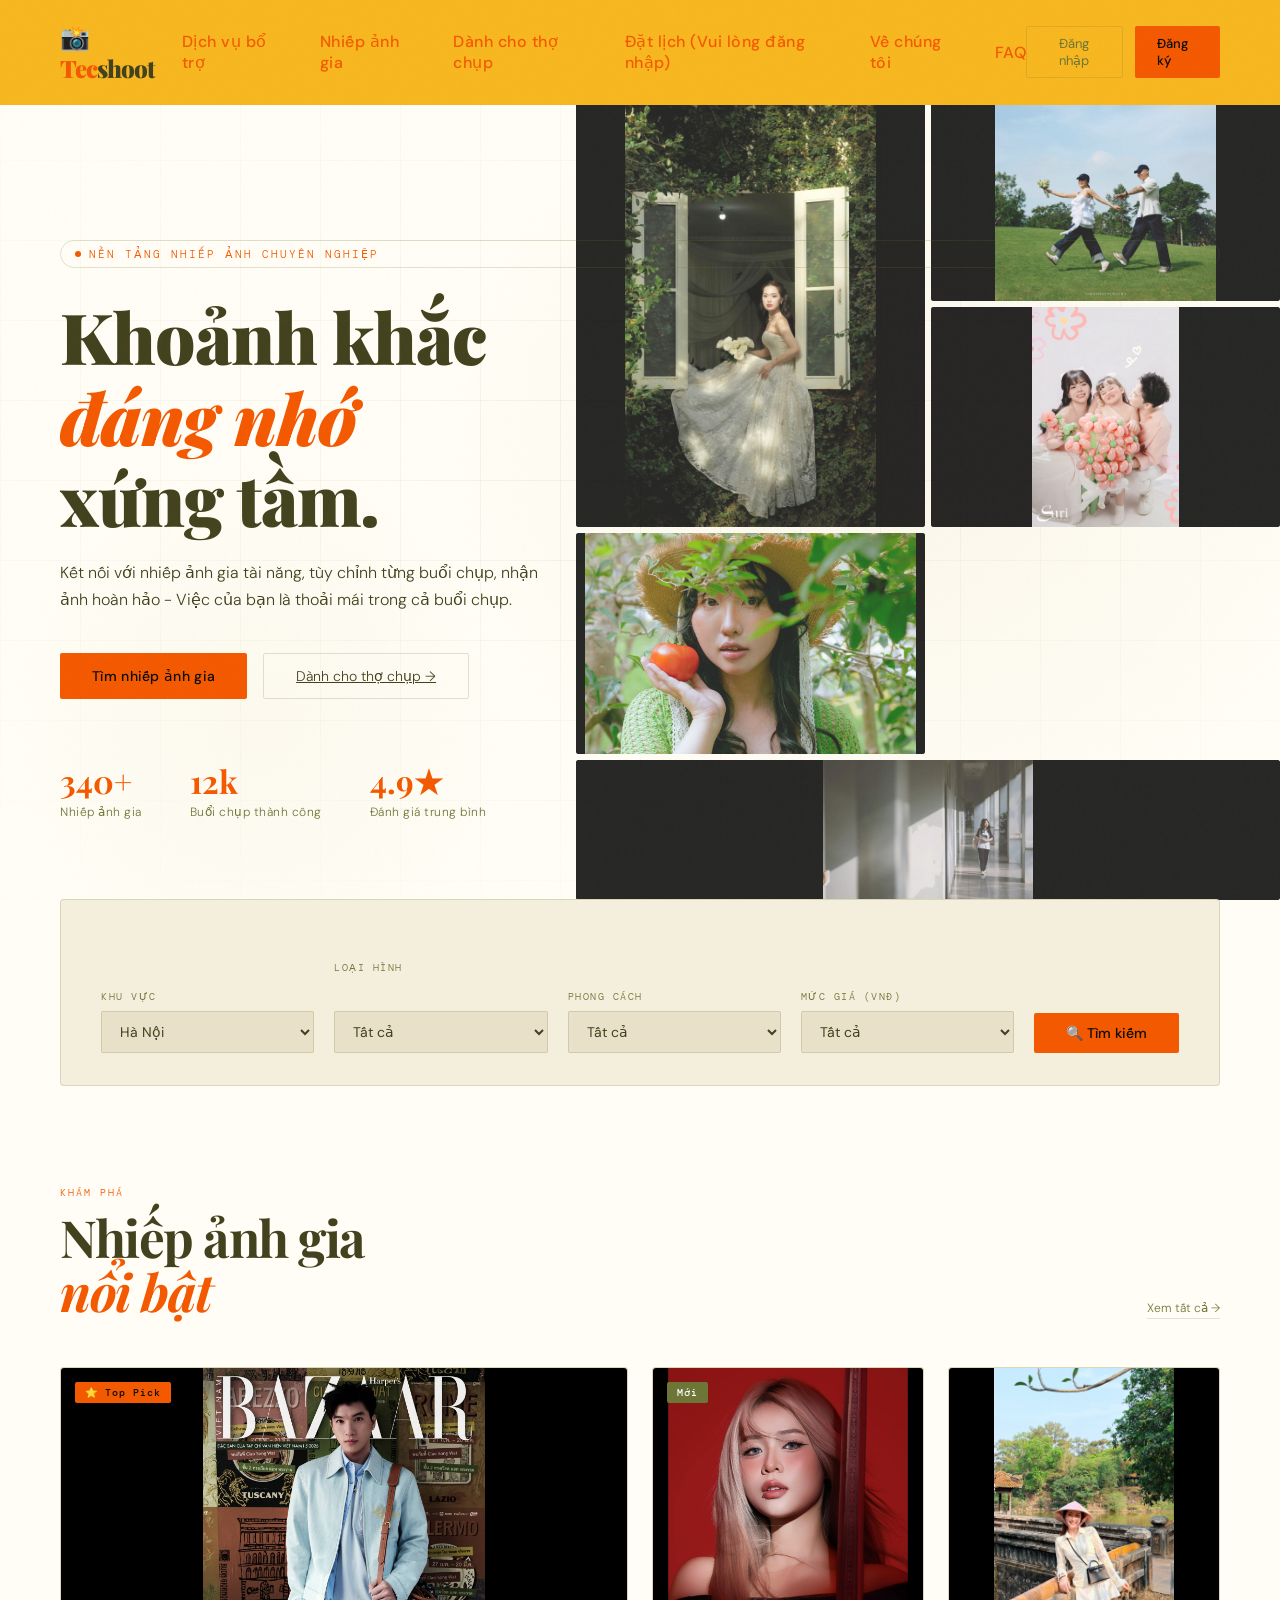
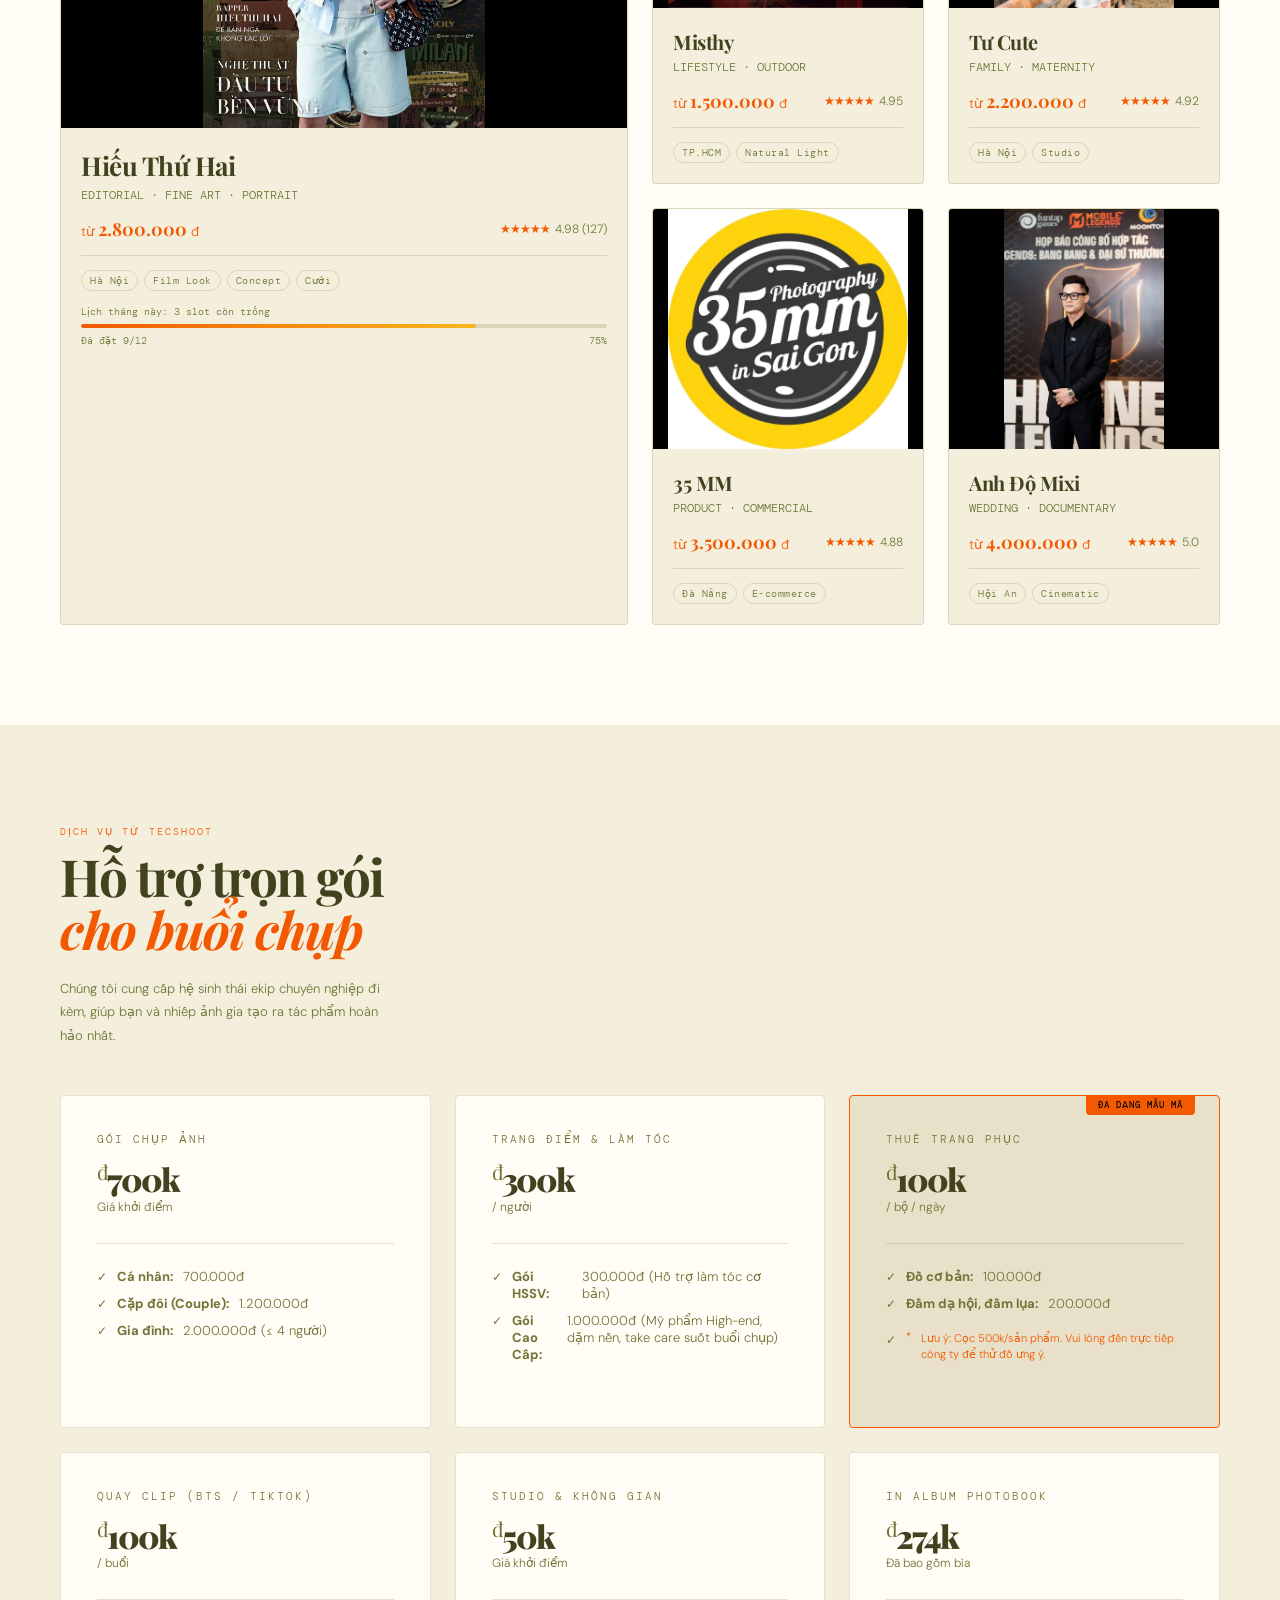
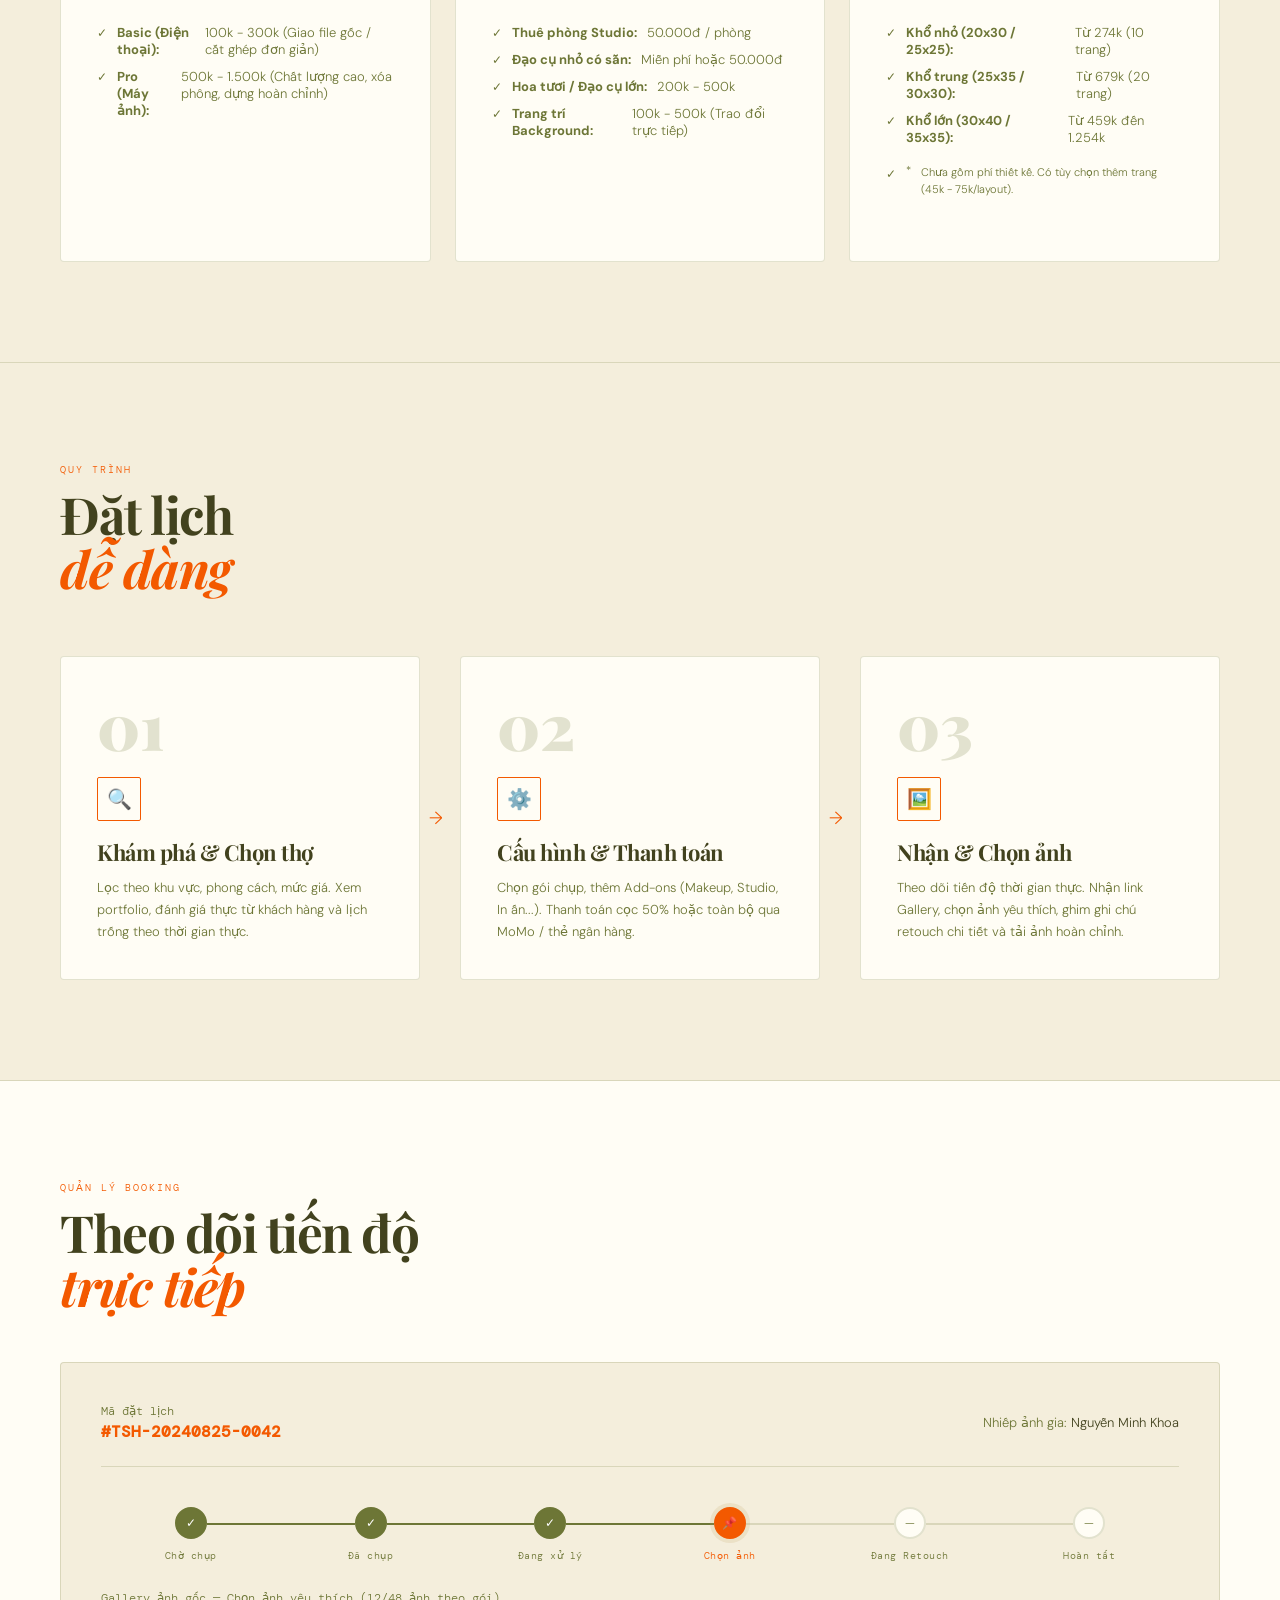
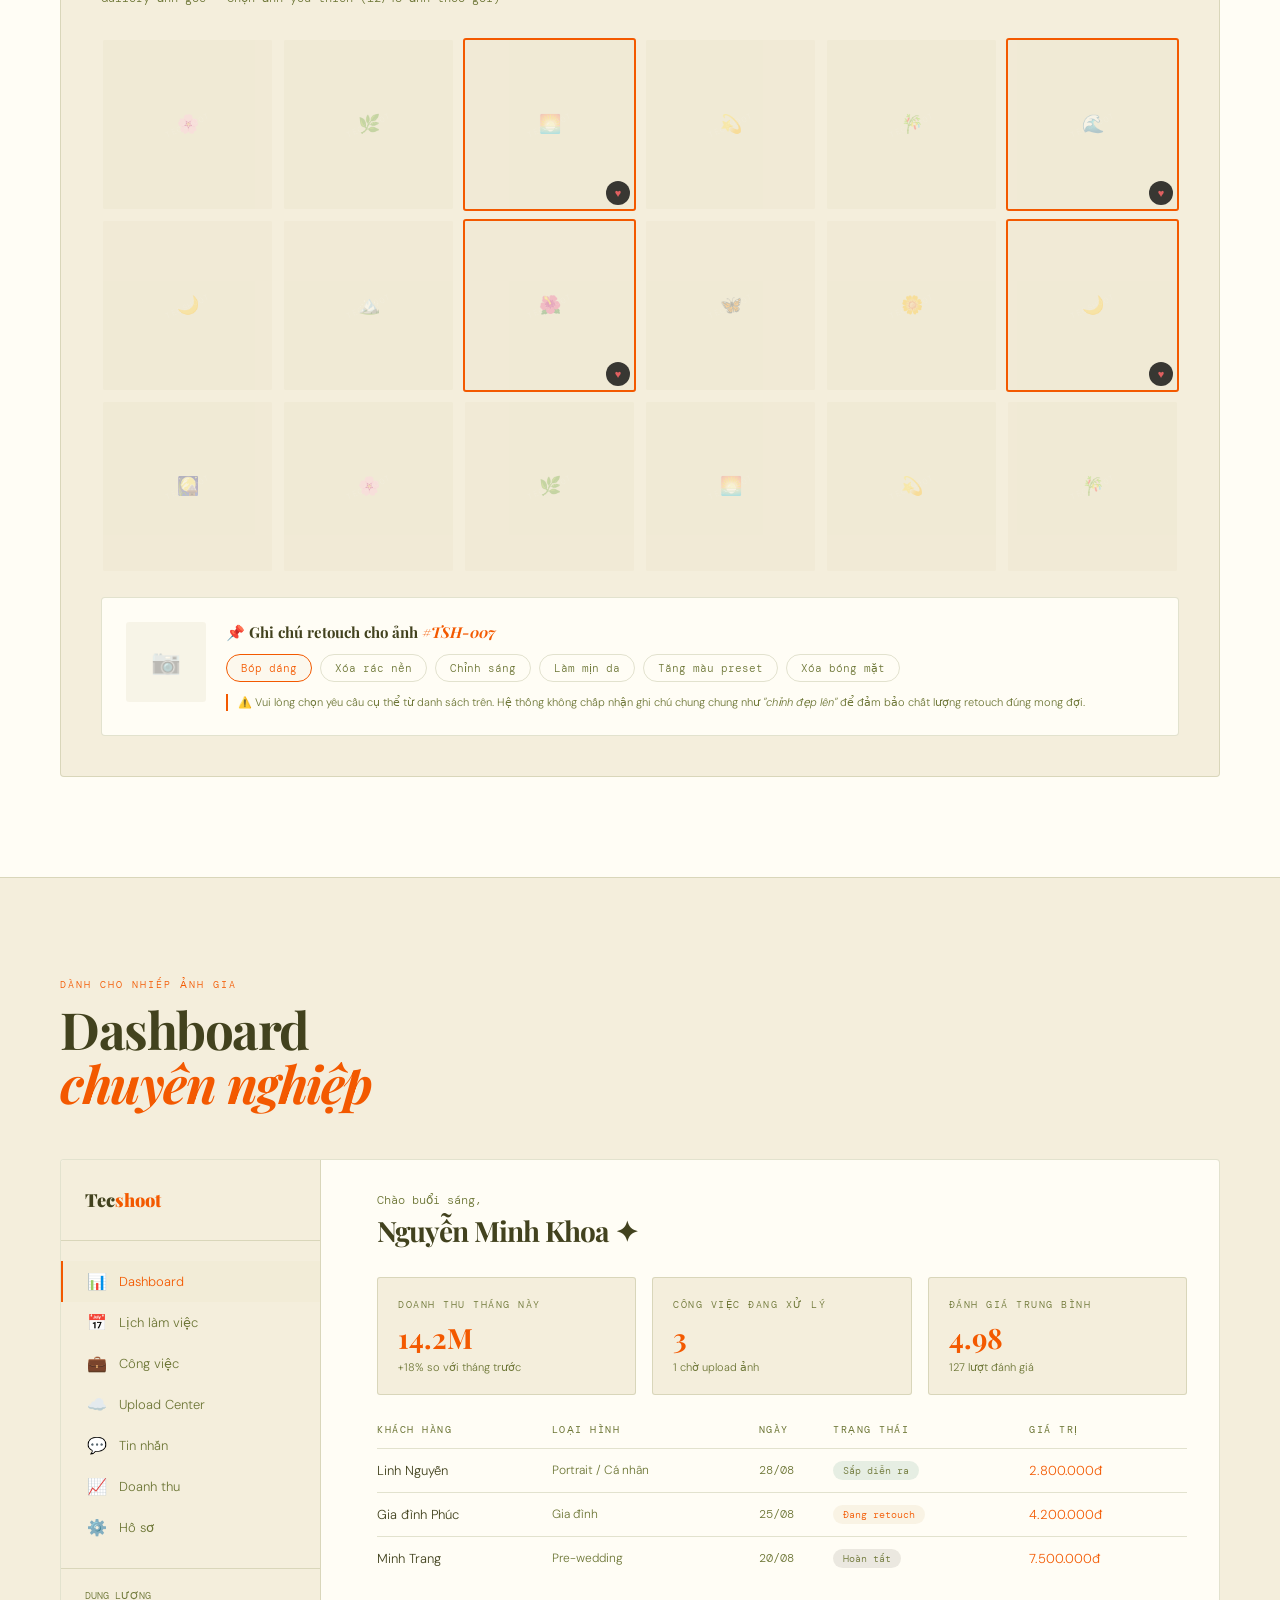
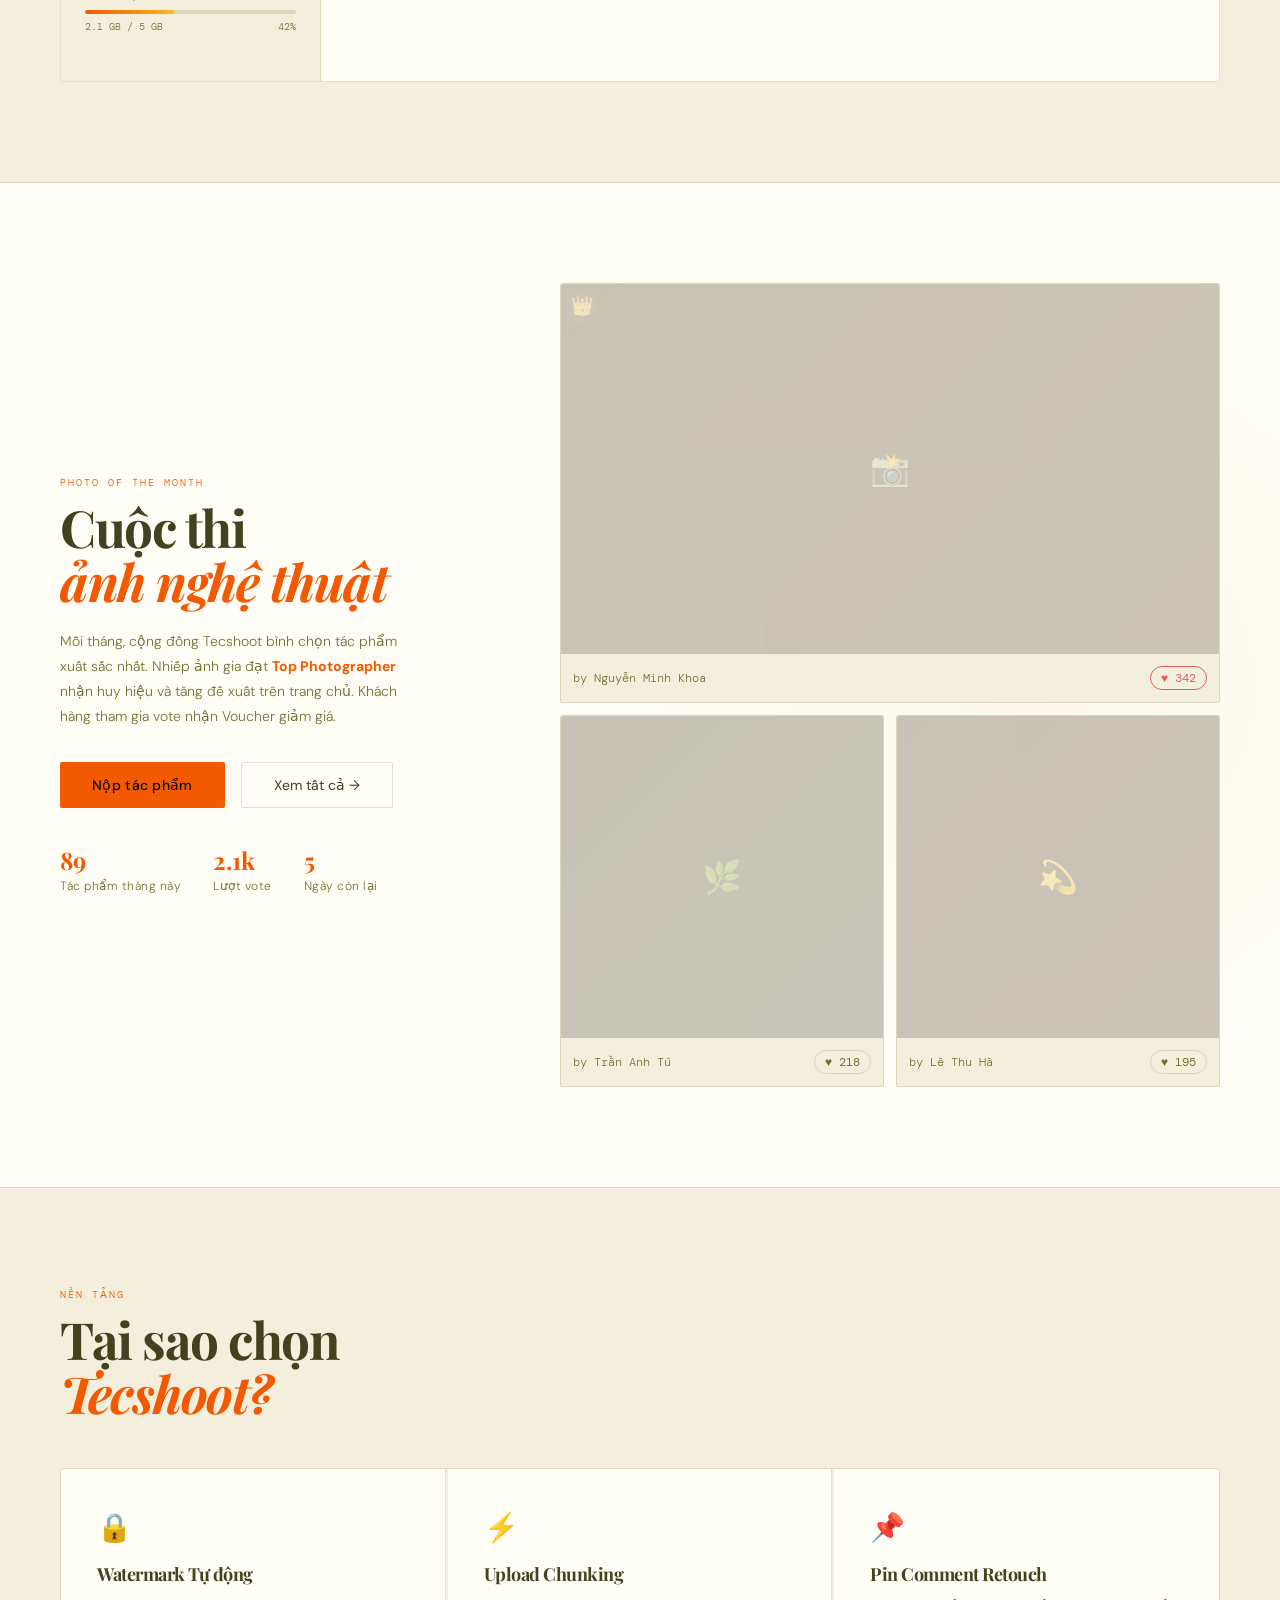
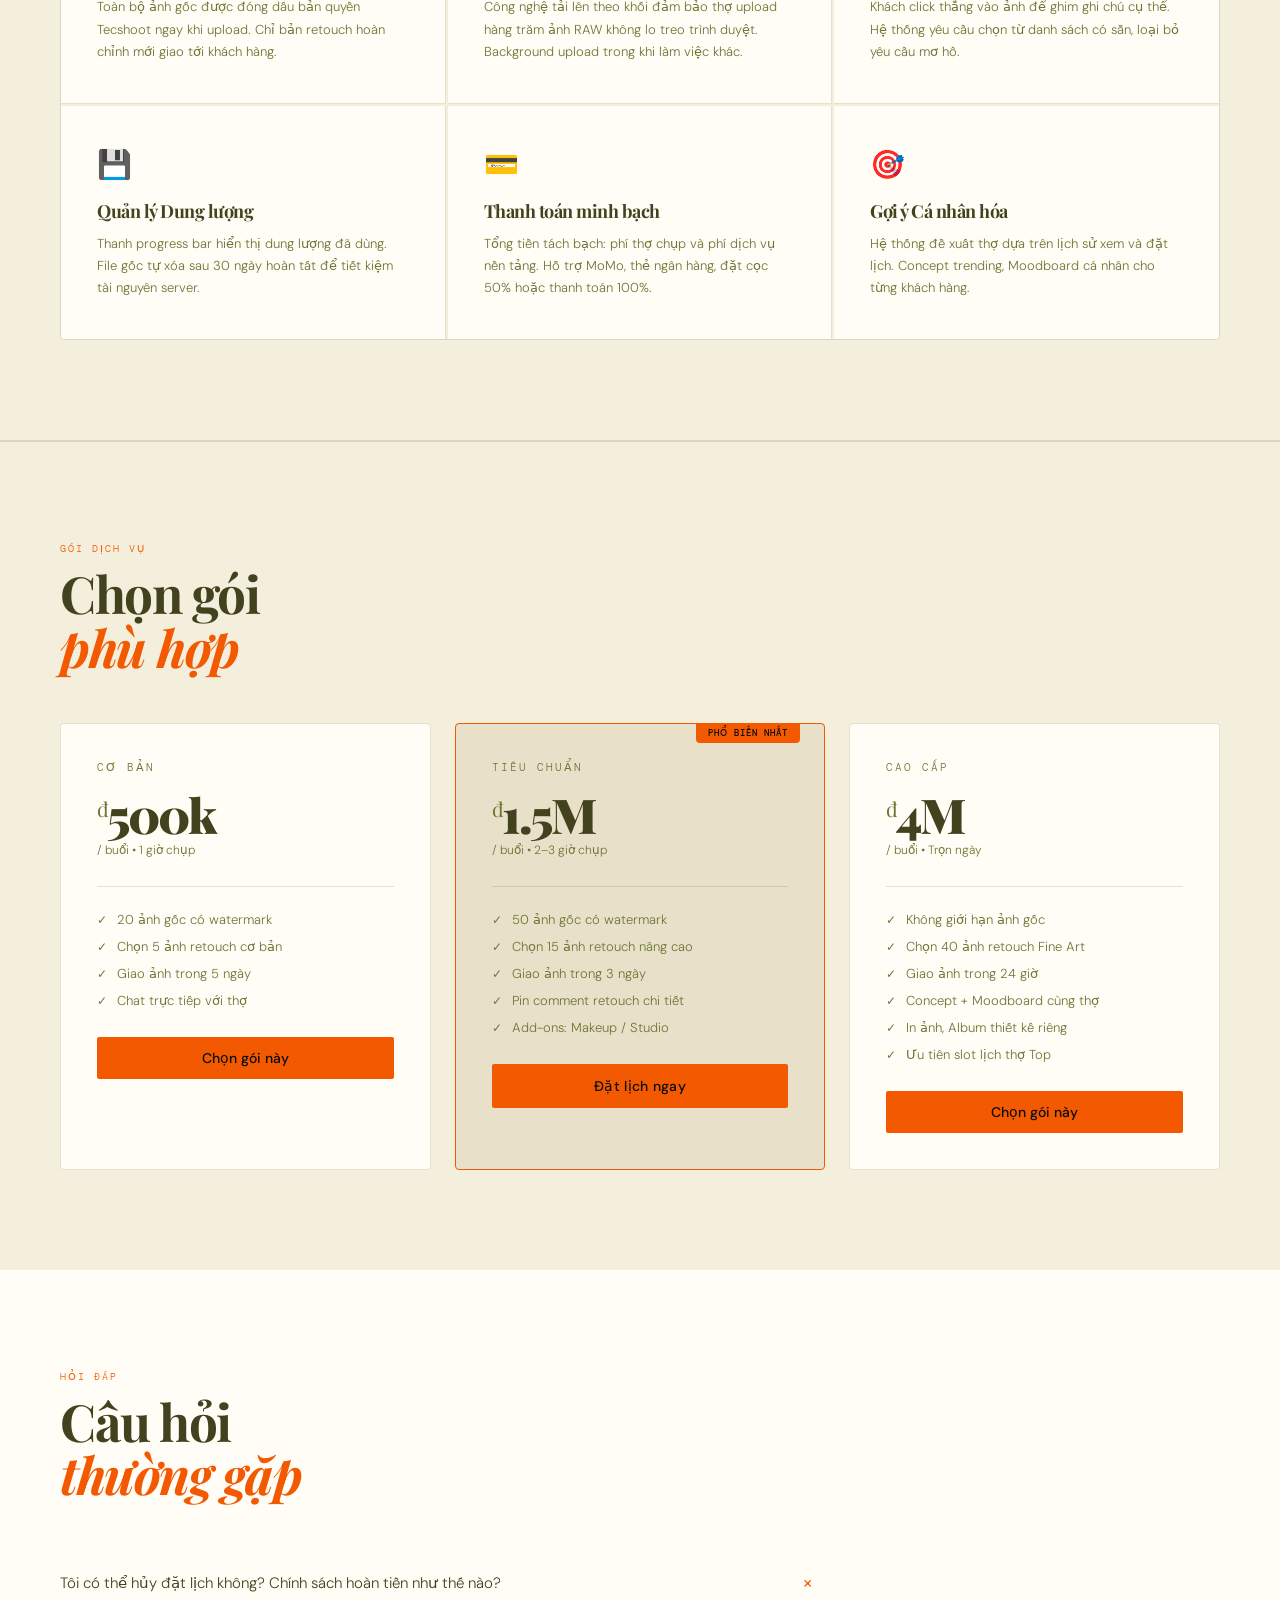
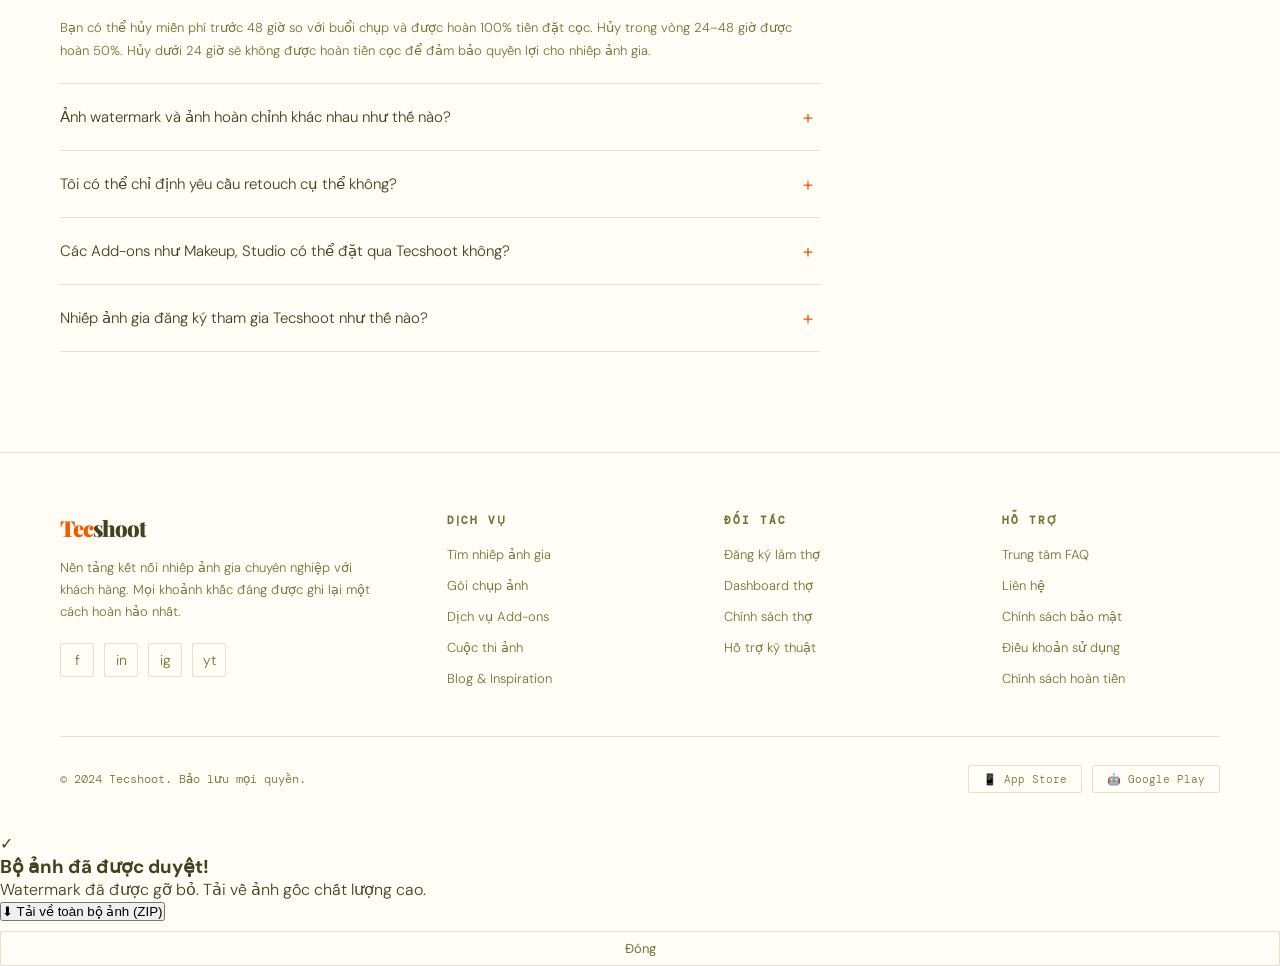
==== tecshoot-01/index.html @ 131644a6 "update file" ====
<!DOCTYPE html>
<html lang="vi">
<head>
<meta charset="UTF-8">
<meta name="viewport" content="width=device-width, initial-scale=1.0">
<title>Tecshoot — Nền tảng nhiếp ảnh chuyên nghiệp</title>
<link rel="preconnect" href="https://fonts.googleapis.com">
<link href="https://fonts.googleapis.com/css2?family=Playfair+Display:ital,wght@0,400;0,700;0,900;1,400&family=DM+Sans:wght@300;400;500&family=DM+Mono:wght@400;500&display=swap" rel="stylesheet">
<link rel="stylesheet" href="style.css">
</head>
<body>

<!-- NAV -->
<nav id="mainNav">
 <!-- BẠN THAY DÒNG LOGO CŨ BẰNG DÒNG NÀY -->
<a href="#" class="nav-logo"><span style="margin-right: 8px;">📸</span>Tec<span>shoot</span></a>
  <ul class="nav-links" id="navLinks">
    <li><a href="#services">Dịch vụ bổ trợ</a></li>
    <li><a href="#photographers">Nhiếp ảnh gia</a></li>
    <li><a href="photographer-dashboard.html">Dành cho thợ chụp</a></li>
    <li><a href="javascript:void(0)" id="bookingNavLink" onclick="handleBookingClick()">Đặt lịch (Vui lòng đăng nhập)</a></li>
    <li><a href="#about">Về chúng tôi</a></li>
    <li><a href="#faq">FAQ</a></li>
  </ul>
  <div class="nav-cta" id="navCtaGuest">
    <button class="btn-ghost" onclick="openModal('loginModal')">Đăng nhập</button>
    <a href="#" class="btn-primary">Đăng ký</a>
  </div>
  <div class="nav-cta" id="navCtaUser" style="display: none;">
    <div style="display: flex; align-items: center; gap: 12px;">
      <div style="width: 32px; height: 32px; background: var(--accent); color: #0a0a0a; border-radius: 50%; display: flex; align-items: center; justify-content: center; font-size: 12px; font-weight: 700; cursor: pointer;" onclick="window.location.href='photographer-dashboard.html'">HT</div>
      <div style="font-size: 13px; font-weight: 500; color: var(--army); cursor: pointer;" onclick="window.location.href='photographer-dashboard.html'">Hiếu Thu Hải</div>
      <button class="btn-ghost" onclick="handleLogout()">Đăng xuất</button>
    </div>
  </div>
</nav>

<!-- LANDING CONTENT WRAPPER -->
<div id="landingContent">
<!-- HERO -->
<section id="hero">
  <div class="hero-bg"></div>
  <div class="hero-grid"></div>

 <div class="hero-images">
  <div class="hero-img-card">
    <div class="photo-placeholder">
      <img src="images/HN/tu_ca_nhan/avatar_8_anh_1.jpg" alt="Ảnh mẫu cá nhân" class="hero-photo">
    </div>
  </div>
  
  <div class="hero-img-card">
    <div class="photo-placeholder">
      <img src="images/TPHCM/35_MM/avatar_3_anh_2.jpg" alt="Ảnh mẫu couple" class="hero-photo">
    </div>
  </div>
  
  <div class="hero-img-card">
    <div class="photo-placeholder">
      <img src="images/DN/Hieuthuhai/gia_dinh_1/avatar_1_anh_4.jpg" alt="Ảnh mẫu gia đình" class="hero-photo">
    </div>
  </div>
  
  <div class="hero-img-card">
    <div class="photo-placeholder">
      <img src="images/DN/Noemie_ca_nhan/bo_2/avatar_2_anh_7.jpg" alt="Ảnh mẫu sự kiện" class="hero-photo">
    </div>
  </div>
  
  <div class="hero-img-card">
    <div class="photo-placeholder">
      <img src="images/HN/Misthy/HSSV/avatar_7_anh_6.jpg" alt="Ảnh mẫu kỷ yếu" class="hero-photo">
    </div>
  </div>
</div>

  <div class="hero-tag">Nền tảng nhiếp ảnh chuyên nghiệp</div>

  <h1 class="hero-title">
    Khoảnh khắc<br><em>đáng nhớ</em><br>xứng tầm.
  </h1>

<p class="hero-subtitle">
  Kết nối với nhiếp ảnh gia tài năng, tùy chỉnh từng buổi chụp, nhận ảnh hoàn hảo - Việc của bạn là thoải mái trong cả buổi chụp.
</p>

  <div class="hero-actions">
    <button class="btn-large" onclick="handleBookingClick()">Tìm nhiếp ảnh gia</button>
    <a href="photographer-dashboard.html" class="btn-outline-large">Dành cho thợ chụp →</a>
  </div>

  <div class="hero-stats">
    <div class="stat-item">
      <div class="stat-num">340+</div>
      <div class="stat-label">Nhiếp ảnh gia</div>
    </div>
    <div class="stat-item">
      <div class="stat-num">12k</div>
      <div class="stat-label">Buổi chụp thành công</div>
    </div>
    <div class="stat-item">
      <div class="stat-num">4.9★</div>
      <div class="stat-label">Đánh giá trung bình</div>
    </div>
  </div>
</section>

<!-- SEARCH BAR -->
<section id="search">
  <div class="search-container">
    <div class="search-field">
      <label>Khu vực</label>
      <select>
        <option>Hà Nội</option>
        <option>TP. Hồ Chí Minh</option>
        <option>Đà Nẵng</option>

      </select>
    </div>
    <div class="search-field">
      <label>Loại hình</label>
      <select>
        <option>Tất cả</option>
        <option>Cá nhân</option>
        <option>Cặp đôi</option>
        <option>Gia đình</option>
        <option>Nhóm</option>
        <option>HSSV</option>
        <option>Sự kiện</option>
      </select>
    </div>
    <div class="search-field">
      <label>Phong cách</label>
      <select>
        <option>Tất cả</option>
        <option>Film / Analog</option>
        <option>Editorial</option>
        <option>Lifestyle</option>
        <option>Fine Art</option>
        <option>Documentary</option>
      </select>
    </div>
    <div class="search-field">
      <label>Mức giá (VNĐ)</label>
      <select>
        <option>Tất cả</option>
        <option>Dưới 1 triệu</option>
        <option>1 – 3 triệu</option>
        <option>3 – 5 triệu</option>
        <option>Trên 5 triệu</option>
      </select>
    </div>
    <button class="search-btn">🔍 Tìm kiếm</button>
  </div>
</section>

<!-- PHOTOGRAPHERS -->
<section id="photographers">
  <div class="section-header reveal">
    <div>
      <div class="section-eyebrow">Khám phá</div>
      <h2 class="section-title">Nhiếp ảnh gia<br><em>nổi bật</em></h2>
    </div>
    <a href="#" class="view-all">Xem tất cả →</a>
  </div>

<div class="photographers-grid reveal">
  <!-- Card 1: Nguyễn Minh Khoa -->
  <div class="photographer-card featured" onclick="handleBookingClick('Hiếu Thứ Hai', 2800000)">
    <div class="card-photo">
      <img src="images/DN/Hieuthuhai/avatar_1.jpg" alt="Hiếu Thứ Hai" class="photographer-img" style="object-position: top;">
      <div class="card-badge">⭐ Top Pick</div>
    </div>
    <div class="card-info">
      <div class="card-name">Hiếu Thứ Hai</div>
      <div class="card-specialty">EDITORIAL · FINE ART · PORTRAIT</div>
      <div class="card-meta">
        <div class="card-price">từ <strong>2.800.000</strong> đ</div>
        <div class="card-rating"><span class="stars">★★★★★</span> 4.98 (127)</div>
      </div>
      <div class="card-tags">
        <span class="tag">Hà Nội</span>
        <span class="tag">Film Look</span>
        <span class="tag">Concept</span>
        <span class="tag">Cưới</span>
      </div>
      <div class="storage-bar-wrap" style="margin-top:14px">
        <div style="font-size:10px;color:var(--muted);font-family:'DM Mono',monospace;margin-bottom:6px">Lịch tháng này: 3 slot còn trống</div>
        <div class="storage-bar-track">
          <div class="storage-bar-fill" style="width:75%"></div>
        </div>
        <div class="storage-meta"><span>Đã đặt 9/12</span><span>75%</span></div>
      </div>
    </div>
  </div>

  <!-- Card 2: Misthy -->
  <div class="photographer-card" onclick="handleBookingClick('Misthy', 1500000)">
    <div class="card-photo">
      <img src="images/HN/Misthy/avatar_7.jpg" alt="Trần Anh Tú" class="photographer-img">
      <div class="card-badge badge-new">Mới</div>
    </div>
    <div class="card-info">
      <div class="card-name">Misthy</div>
      <div class="card-specialty">LIFESTYLE · OUTDOOR</div>
      <div class="card-meta">
        <div class="card-price">từ <strong>1.500.000</strong> đ</div>
        <div class="card-rating"><span class="stars">★★★★★</span> 4.95</div>
      </div>
      <div class="card-tags">
        <span class="tag">TP.HCM</span>
        <span class="tag">Natural Light</span>
      </div>
    </div>
  </div>

  <!-- Card 3: Tư Cute -->
  <div class="photographer-card" onclick="handleBookingClick('Tư Cute', 2200000)">
    <div class="card-photo">
      <img src="images/HN/tu_ca_nhan/avatar_8.jpg" alt="Lê Thu Hà" class="photographer-img">
    </div>
    <div class="card-info">
      <div class="card-name">Tư Cute</div>
      <div class="card-specialty">FAMILY · MATERNITY</div>
      <div class="card-meta">
        <div class="card-price">từ <strong>2.200.000</strong> đ</div>
        <div class="card-rating"><span class="stars">★★★★★</span> 4.92</div>
      </div>
      <div class="card-tags">
        <span class="tag">Hà Nội</span>
        <span class="tag">Studio</span>
      </div>
    </div>
  </div>

  <!-- Card 4: 35 MM -->
  <div class="photographer-card" onclick="handleBookingClick('35 MM', 3500000)">
    <div class="card-photo">
      <img src="images/TPHCM/35_MM/avatar_3.jpg" alt="Phạm Đức Hùng" class="photographer-img">
    </div>
    <div class="card-info">
      <div class="card-name">35 MM</div>
      <div class="card-specialty">PRODUCT · COMMERCIAL</div>
      <div class="card-meta">
        <div class="card-price">từ <strong>3.500.000</strong> đ</div>
        <div class="card-rating"><span class="stars">★★★★★</span> 4.88</div>
      </div>
      <div class="card-tags">
        <span class="tag">Đà Nẵng</span>
        <span class="tag">E-commerce</span>
      </div>
    </div>
  </div>

  <!-- Card 5: Anh Độ Mixi -->
  <div class="photographer-card" onclick="handleBookingClick('Anh Độ Mixi', 4000000)">
    <div class="card-photo">
      <img src="images/TPHCM/do_mixi/avatar_5.jpg" alt="Anh Độ Mixi" class="photographer-img">
    </div>
    <div class="card-info">
      <div class="card-name">Anh Độ Mixi</div>
      <div class="card-specialty">WEDDING · DOCUMENTARY</div>
      <div class="card-meta">
        <div class="card-price">từ <strong>4.000.000</strong> đ</div>
        <div class="card-rating"><span class="stars">★★★★★</span> 5.0</div>
      </div>
      <div class="card-tags">
        <span class="tag">Hội An</span>
        <span class="tag">Cinematic</span>
      </div>
    </div>
  </div>
</div>
</section>

  <section id="services" style="padding: 100px 60px; background: var(--bg2);">
  <div class="section-header reveal">
    <div>
      <div class="section-eyebrow">Dịch vụ từ Tecshoot</div>
      <h2 class="section-title">Hỗ trợ trọn gói<br><em>cho buổi chụp</em></h2>
      <p class="mt-20 max-w-340 text-muted-13">Chúng tôi cung cấp hệ sinh thái ekip chuyên nghiệp đi kèm, giúp bạn và nhiếp ảnh gia tạo ra tác phẩm hoàn hảo nhất.</p>
    </div>
  </div>

  <div class="pricing-grid reveal">

    <div class="pricing-card">
      <div class="plan-name">Gói Chụp Ảnh</div>
      <div class="plan-price" style="font-size: 32px;"><sup>đ</sup>700k</div>
      <div class="plan-duration">Giá khởi điểm</div>
      <ul class="plan-features">
        <li><strong>Cá nhân:</strong> 700.000đ</li>
        <li><strong>Cặp đôi (Couple):</strong> 1.200.000đ</li>
        <li><strong>Gia đình:</strong> 2.000.000đ (≤ 4 người)</li>
      </ul>
    </div>

    <div class="pricing-card">
      <div class="plan-name">Trang Điểm & Làm Tóc</div>
      <div class="plan-price" style="font-size: 32px;"><sup>đ</sup>300k</div>
      <div class="plan-duration">/ người</div>
      <ul class="plan-features">
        <li><strong>Gói HSSV:</strong> 300.000đ (Hỗ trợ làm tóc cơ bản)</li>
        <li><strong>Gói Cao Cấp:</strong> 1.000.000đ (Mỹ phẩm High-end, dặm nền, take care suốt buổi chụp)</li>
      </ul>
    </div>

    <div class="pricing-card featured-plan">
      <div class="popular-badge">Đa dạng mẫu mã</div>
      <div class="plan-name">Thuê Trang Phục</div>
      <div class="plan-price" style="font-size: 32px;"><sup>đ</sup>100k</div>
      <div class="plan-duration">/ bộ / ngày</div>
      <ul class="plan-features">
        <li><strong>Đồ cơ bản:</strong> 100.000đ</li>
        <li><strong>Đầm dạ hội, đầm lụa:</strong> 200.000đ</li>
        <li style="color: var(--persimmon); font-size: 11px; margin-top: 8px; line-height: 1.5; align-items: flex-start;">
          <span style="margin-top: -2px;">*</span> Lưu ý: Cọc 500k/sản phẩm. Vui lòng đến trực tiếp công ty để thử đồ ưng ý.
        </li>
      </ul>
    </div>

    <div class="pricing-card">
      <div class="plan-name">Quay Clip (BTS / TikTok)</div>
      <div class="plan-price" style="font-size: 32px;"><sup>đ</sup>100k</div>
      <div class="plan-duration">/ buổi</div>
      <ul class="plan-features">
        <li><strong>Basic (Điện thoại):</strong> 100k - 300k (Giao file gốc / cắt ghép đơn giản)</li>
        <li><strong>Pro (Máy ảnh):</strong> 500k - 1.500k (Chất lượng cao, xóa phông, dựng hoàn chỉnh)</li>
      </ul>
    </div>

    <div class="pricing-card">
      <div class="plan-name">Studio & Không Gian</div>
      <div class="plan-price" style="font-size: 32px;"><sup>đ</sup>50k</div>
      <div class="plan-duration">Giá khởi điểm</div>
      <ul class="plan-features">
        <li><strong>Thuê phòng Studio:</strong> 50.000đ / phòng</li>
        <li><strong>Đạo cụ nhỏ có sẵn:</strong> Miễn phí hoặc 50.000đ</li>
        <li><strong>Hoa tươi / Đạo cụ lớn:</strong> 200k - 500k</li>
        <li><strong>Trang trí Background:</strong> 100k - 500k (Trao đổi trực tiếp)</li>
      </ul>
    </div>

    <div class="pricing-card">
      <div class="plan-name">In Album Photobook</div>
      <div class="plan-price" style="font-size: 32px;"><sup>đ</sup>274k</div>
      <div class="plan-duration">Đã bao gồm bìa</div>
      <ul class="plan-features">
        <li><strong>Khổ nhỏ (20x30 / 25x25):</strong> Từ 274k (10 trang)</li>
        <li><strong>Khổ trung (25x35 / 30x30):</strong> Từ 679k (20 trang)</li>
        <li><strong>Khổ lớn (30x40 / 35x35):</strong> Từ 459k đến 1.254k</li>
        <li style="font-size: 11px; margin-top: 8px; line-height: 1.5; align-items: flex-start;">
          <span style="margin-top: -2px;">*</span> Chưa gồm phí thiết kế. Có tùy chọn thêm trang (45k - 75k/layout).
        </li>
      </ul>
    </div>

 
</section>
  
<!-- BOOKING FLOW -->
<section id="booking-flow">
  <div class="section-header reveal">
    <div>
      <div class="section-eyebrow">Quy trình</div>
      <h2 class="section-title">Đặt lịch<br><em>dễ dàng</em></h2>
    </div>
  </div>

  <div class="flow-steps reveal">
    <div class="flow-step">
      <div class="step-num">01</div>
      <div class="step-icon">🔍</div>
      <div class="step-title">Khám phá & Chọn thợ</div>
      <div class="step-desc">Lọc theo khu vực, phong cách, mức giá. Xem portfolio, đánh giá thực từ khách hàng và lịch trống theo thời gian thực.</div>
    </div>
    <div class="flow-step">
      <div class="step-num">02</div>
      <div class="step-icon">⚙️</div>
      <div class="step-title">Cấu hình & Thanh toán</div>
      <div class="step-desc">Chọn gói chụp, thêm Add-ons (Makeup, Studio, In ấn...). Thanh toán cọc 50% hoặc toàn bộ qua MoMo / thẻ ngân hàng.</div>
    </div>
    <div class="flow-step">
      <div class="step-num">03</div>
      <div class="step-icon">🖼️</div>
      <div class="step-title">Nhận & Chọn ảnh</div>
      <div class="step-desc">Theo dõi tiến độ thời gian thực. Nhận link Gallery, chọn ảnh yêu thích, ghim ghi chú retouch chi tiết và tải ảnh hoàn chỉnh.</div>
    </div>
  </div>
</section>

<!-- TRACKER & GALLERY -->
<section id="tracker">
  <div class="section-header reveal">
    <div>
      <div class="section-eyebrow">Quản lý Booking</div>
      <h2 class="section-title">Theo dõi tiến độ<br><em>trực tiếp</em></h2>
    </div>
  </div>

  <div class="tracker-demo reveal">
    <div class="tracker-header">
      <div class="booking-ref">
        Mã đặt lịch
        <strong>#TSH-20240825-0042</strong>
      </div>
      <div style="font-size:13px;color:var(--muted)">Nhiếp ảnh gia: <span style="color:var(--text)">Nguyễn Minh Khoa</span></div>
    </div>

    <!-- Status Bar -->
    <div class="status-bar">
      <div class="status-step done">
        <div class="status-dot">✓</div>
        <div class="status-line"></div>
        <div class="status-label">Chờ chụp</div>
      </div>
      <div class="status-step done">
        <div class="status-dot">✓</div>
        <div class="status-line"></div>
        <div class="status-label">Đã chụp</div>
      </div>
      <div class="status-step done">
        <div class="status-dot">✓</div>
        <div class="status-line"></div>
        <div class="status-label">Đang xử lý</div>
      </div>
      <div class="status-step active">
        <div class="status-dot">📌</div>
        <div class="status-line"></div>
        <div class="status-label">Chọn ảnh</div>
      </div>
      <div class="status-step pending">
        <div class="status-dot">—</div>
        <div class="status-line"></div>
        <div class="status-label">Đang Retouch</div>
      </div>
      <div class="status-step pending">
        <div class="status-dot">—</div>
        <div class="status-label">Hoàn tất</div>
      </div>
    </div>

    <!-- Gallery preview -->
    <div style="margin-top:28px;font-size:12px;color:var(--muted);font-family:'DM Mono',monospace;margin-bottom:12px">
      Gallery ảnh gốc — Chọn ảnh yêu thích (12/48 ảnh theo gói)
    </div>
    <div class="gallery-preview" id="galleryGrid"></div>

    <!-- Pin comment demo -->
    <div class="pin-comment-demo" style="margin-top:24px">
      <div class="pin-thumb">📷</div>
      <div class="pin-form">
        <h4>📌 Ghi chú retouch cho ảnh <span>#TSH-007</span></h4>
        <div class="request-chips">
          <div class="request-chip active">Bóp dáng</div>
          <div class="request-chip">Xóa rác nền</div>
          <div class="request-chip">Chỉnh sáng</div>
          <div class="request-chip">Làm mịn da</div>
          <div class="request-chip">Tăng màu preset</div>
          <div class="request-chip">Xóa bóng mặt</div>
        </div>
        <div class="pin-warning">
          ⚠️ Vui lòng chọn yêu cầu cụ thể từ danh sách trên. Hệ thống không chấp nhận ghi chú chung chung như <em>"chỉnh đẹp lên"</em> để đảm bảo chất lượng retouch đúng mong đợi.
        </div>
      </div>
    </div>
  </div>
</section>

<!-- PHOTOGRAPHER DASHBOARD -->
<section id="dashboard">
  <div class="section-header reveal">
    <div>
      <div class="section-eyebrow">Dành cho Nhiếp ảnh gia</div>
      <h2 class="section-title">Dashboard<br><em>chuyên nghiệp</em></h2>
    </div>
  </div>

  <div class="dashboard-layout reveal">
    <div class="dash-sidebar">
      <div class="dash-logo">Tec<span>shoot</span></div>
      <div class="dash-nav">
        <div class="dash-nav-item active"><span class="dash-nav-icon">📊</span> Dashboard</div>
        <div class="dash-nav-item"><span class="dash-nav-icon">📅</span> Lịch làm việc</div>
        <div class="dash-nav-item"><span class="dash-nav-icon">💼</span> Công việc</div>
        <div class="dash-nav-item"><span class="dash-nav-icon">☁️</span> Upload Center</div>
        <div class="dash-nav-item"><span class="dash-nav-icon">💬</span> Tin nhắn</div>
        <div class="dash-nav-item"><span class="dash-nav-icon">📈</span> Doanh thu</div>
        <div class="dash-nav-item"><span class="dash-nav-icon">⚙️</span> Hồ sơ</div>
      </div>
      <!-- Storage bar in sidebar -->
      <div style="padding:20px 24px;border-top:1px solid var(--border);margin-top:auto">
        <div style="font-size:10px;color:var(--muted);font-family:'DM Mono',monospace;margin-bottom:8px">DUNG LƯỢNG</div>
        <div class="storage-bar-track">
          <div class="storage-bar-fill" style="width:42%"></div>
        </div>
        <div class="storage-meta"><span>2.1 GB / 5 GB</span><span>42%</span></div>
      </div>
    </div>

    <div class="dash-main">
      <div class="dash-greeting">
        <p>Chào buổi sáng,</p>
        <h2>Nguyễn Minh Khoa ✦</h2>
      </div>

      <div class="dash-cards">
        <div class="dash-card">
          <div class="dash-card-label">Doanh thu tháng này</div>
          <div class="dash-card-value">14.2M</div>
          <div class="dash-card-sub">+18% so với tháng trước</div>
        </div>
        <div class="dash-card">
          <div class="dash-card-label">Công việc đang xử lý</div>
          <div class="dash-card-value">3</div>
          <div class="dash-card-sub">1 chờ upload ảnh</div>
        </div>
        <div class="dash-card">
          <div class="dash-card-label">Đánh giá trung bình</div>
          <div class="dash-card-value">4.98</div>
          <div class="dash-card-sub">127 lượt đánh giá</div>
        </div>
      </div>

      <table class="dash-jobs-table">
        <thead>
          <tr>
            <th>Khách hàng</th>
            <th>Loại hình</th>
            <th>Ngày</th>
            <th>Trạng thái</th>
            <th>Giá trị</th>
          </tr>
        </thead>
        <tbody>
          <tr>
            <td>Linh Nguyễn</td>
            <td style="color:var(--muted);font-size:12px">Portrait / Cá nhân</td>
            <td style="font-family:'DM Mono',monospace;font-size:12px;color:var(--muted)">28/08</td>
            <td><span class="job-status-badge upcoming">Sắp diễn ra</span></td>
            <td style="color:var(--accent)">2.800.000đ</td>
          </tr>
          <tr>
            <td>Gia đình Phúc</td>
            <td style="color:var(--muted);font-size:12px">Gia đình</td>
            <td style="font-family:'DM Mono',monospace;font-size:12px;color:var(--muted)">25/08</td>
            <td><span class="job-status-badge processing">Đang retouch</span></td>
            <td style="color:var(--accent)">4.200.000đ</td>
          </tr>
          <tr>
            <td>Minh Trang</td>
            <td style="color:var(--muted);font-size:12px">Pre-wedding</td>
            <td style="font-family:'DM Mono',monospace;font-size:12px;color:var(--muted)">20/08</td>
            <td><span class="job-status-badge done">Hoàn tất</span></td>
            <td style="color:var(--accent)">7.500.000đ</td>
          </tr>
        </tbody>
      </table>
    </div>
  </div>
</section>

<!-- CONTEST -->
<section id="contest">
  <div class="contest-bg"></div>
  <div class="contest-grid">
    <div>
      <div class="section-eyebrow">Photo of the Month</div>
      <h2 class="section-title">Cuộc thi<br><em>ảnh nghệ thuật</em></h2>
      <p style="font-size:14px;color:var(--muted);line-height:1.8;margin-top:20px;max-width:340px">
        Mỗi tháng, cộng đồng Tecshoot bình chọn tác phẩm xuất sắc nhất. Nhiếp ảnh gia đạt <strong style="color:var(--accent)">Top Photographer</strong> nhận huy hiệu và tăng đề xuất trên trang chủ. Khách hàng tham gia vote nhận Voucher giảm giá.
      </p>
      <div style="margin-top:32px;display:flex;gap:16px;flex-wrap:wrap">
        <button class="btn-large">Nộp tác phẩm</button>
        <button class="btn-outline-large" onclick="openModal('contestModal')">Xem tất cả →</button>
      </div>
      <div style="margin-top:36px;display:flex;gap:32px">
        <div><div class="stat-num" style="font-size:24px">89</div><div class="stat-label">Tác phẩm tháng này</div></div>
        <div><div class="stat-num" style="font-size:24px">2.1k</div><div class="stat-label">Lượt vote</div></div>
        <div><div class="stat-num" style="font-size:24px">5</div><div class="stat-label">Ngày còn lại</div></div>
      </div>
    </div>

    <div class="contest-entries">
      <div class="contest-entry">
        <div class="contest-entry-photo">
          <div class="crown-badge">👑</div>
          📸
        </div>
        <div class="contest-entry-info">
          <span class="contest-entry-name">by Nguyễn Minh Khoa</span>
          <button class="vote-btn voted">♥ 342</button>
        </div>
      </div>
      <div class="contest-entry">
        <div class="contest-entry-photo" style="min-height:120px">🌿</div>
        <div class="contest-entry-info">
          <span class="contest-entry-name">by Trần Anh Tú</span>
          <button class="vote-btn">♥ 218</button>
        </div>
      </div>
      <div class="contest-entry">
        <div class="contest-entry-photo" style="min-height:120px">💫</div>
        <div class="contest-entry-info">
          <span class="contest-entry-name">by Lê Thu Hà</span>
          <button class="vote-btn">♥ 195</button>
        </div>
      </div>
    </div>
  </div>
</section>

<!-- FEATURES / ABOUT -->
<section id="about">
  <div class="section-header reveal">
    <div>
      <div class="section-eyebrow">Nền tảng</div>
      <h2 class="section-title">Tại sao chọn<br><em>Tecshoot?</em></h2>
    </div>
  </div>

  <div class="features-grid reveal">
    <div class="feature-item">
      <div class="feature-icon">🔒</div>
      <div class="feature-title">Watermark Tự động</div>
      <div class="feature-desc">Toàn bộ ảnh gốc được đóng dấu bản quyền Tecshoot ngay khi upload. Chỉ bản retouch hoàn chỉnh mới giao tới khách hàng.</div>
    </div>
    <div class="feature-item">
      <div class="feature-icon">⚡</div>
      <div class="feature-title">Upload Chunking</div>
      <div class="feature-desc">Công nghệ tải lên theo khối đảm bảo thợ upload hàng trăm ảnh RAW không lo treo trình duyệt. Background upload trong khi làm việc khác.</div>
    </div>
    <div class="feature-item">
      <div class="feature-icon">📌</div>
      <div class="feature-title">Pin Comment Retouch</div>
      <div class="feature-desc">Khách click thẳng vào ảnh để ghim ghi chú cụ thể. Hệ thống yêu cầu chọn từ danh sách có sẵn, loại bỏ yêu cầu mơ hồ.</div>
    </div>
    <div class="feature-item">
      <div class="feature-icon">💾</div>
      <div class="feature-title">Quản lý Dung lượng</div>
      <div class="feature-desc">Thanh progress bar hiển thị dung lượng đã dùng. File gốc tự xóa sau 30 ngày hoàn tất để tiết kiệm tài nguyên server.</div>
    </div>
    <div class="feature-item">
      <div class="feature-icon">💳</div>
      <div class="feature-title">Thanh toán minh bạch</div>
      <div class="feature-desc">Tổng tiền tách bạch: phí thợ chụp và phí dịch vụ nền tảng. Hỗ trợ MoMo, thẻ ngân hàng, đặt cọc 50% hoặc thanh toán 100%.</div>
    </div>
    <div class="feature-item">
      <div class="feature-icon">🎯</div>
      <div class="feature-title">Gợi ý Cá nhân hóa</div>
      <div class="feature-desc">Hệ thống đề xuất thợ dựa trên lịch sử xem và đặt lịch. Concept trending, Moodboard cá nhân cho từng khách hàng.</div>
    </div>
  </div>
</section>

<!-- PRICING -->
<section id="pricing">
  <div class="section-header reveal">
    <div>
      <div class="section-eyebrow">Gói dịch vụ</div>
      <h2 class="section-title">Chọn gói<br><em>phù hợp</em></h2>
    </div>
  </div>

  <div class="pricing-grid reveal">
    <div class="pricing-card">
      <div class="plan-name">Cơ bản</div>
      <div class="plan-price"><sup>đ</sup>500k</div>
      <div class="plan-duration">/ buổi • 1 giờ chụp</div>
      <ul class="plan-features">
        <li>20 ảnh gốc có watermark</li>
        <li>Chọn 5 ảnh retouch cơ bản</li>
        <li>Giao ảnh trong 5 ngày</li>
        <li>Chat trực tiếp với thợ</li>
      </ul>
      <button class="btn-primary" style="width:100%;padding:12px;border-radius:2px;font-size:14px">Chọn gói này</button>
    </div>
    <div class="pricing-card featured-plan">
      <div class="popular-badge">Phổ biến nhất</div>
      <div class="plan-name">Tiêu chuẩn</div>
      <div class="plan-price"><sup>đ</sup>1.5M</div>
      <div class="plan-duration">/ buổi • 2–3 giờ chụp</div>
      <ul class="plan-features">
        <li>50 ảnh gốc có watermark</li>
        <li>Chọn 15 ảnh retouch nâng cao</li>
        <li>Giao ảnh trong 3 ngày</li>
        <li>Pin comment retouch chi tiết</li>
        <li>Add-ons: Makeup / Studio</li>
      </ul>
      <button class="btn-large" style="width:100%;padding:13px;border-radius:2px;font-size:14px" onclick="handleBookingClick()">Đặt lịch ngay</button>
    </div>
    <div class="pricing-card">
      <div class="plan-name">Cao cấp</div>
      <div class="plan-price"><sup>đ</sup>4M</div>
      <div class="plan-duration">/ buổi • Trọn ngày</div>
      <ul class="plan-features">
        <li>Không giới hạn ảnh gốc</li>
        <li>Chọn 40 ảnh retouch Fine Art</li>
        <li>Giao ảnh trong 24 giờ</li>
        <li>Concept + Moodboard cùng thợ</li>
        <li>In ảnh, Album thiết kế riêng</li>
        <li>Ưu tiên slot lịch thợ Top</li>
      </ul>
      <button class="btn-primary" style="width:100%;padding:12px;border-radius:2px;font-size:14px">Chọn gói này</button>
    </div>
  </div>
</section>

<!-- FAQ -->
<section id="faq">
  <div class="section-header reveal">
    <div>
      <div class="section-eyebrow">Hỏi đáp</div>
      <h2 class="section-title">Câu hỏi<br><em>thường gặp</em></h2>
    </div>
  </div>

  <div class="faq-list reveal">
    <div class="faq-item open">
      <div class="faq-q" onclick="toggleFaq(this)">
        Tôi có thể hủy đặt lịch không? Chính sách hoàn tiền như thế nào?
        <span class="faq-toggle">+</span>
      </div>
      <div class="faq-a"><p>Bạn có thể hủy miễn phí trước 48 giờ so với buổi chụp và được hoàn 100% tiền đặt cọc. Hủy trong vòng 24–48 giờ được hoàn 50%. Hủy dưới 24 giờ sẽ không được hoàn tiền cọc để đảm bảo quyền lợi cho nhiếp ảnh gia.</p></div>
    </div>
    <div class="faq-item">
      <div class="faq-q" onclick="toggleFaq(this)">
        Ảnh watermark và ảnh hoàn chỉnh khác nhau như thế nào?
        <span class="faq-toggle">+</span>
      </div>
      <div class="faq-a"><p>Ảnh watermark là ảnh gốc chưa retouch, có logo Tecshoot để bảo vệ bản quyền — dùng để bạn chọn ảnh ưng ý. Sau khi bạn chọn và nhiếp ảnh gia retouch xong, bạn sẽ nhận ảnh hoàn chỉnh chất lượng cao, không watermark.</p></div>
    </div>
    <div class="faq-item">
      <div class="faq-q" onclick="toggleFaq(this)">
        Tôi có thể chỉ định yêu cầu retouch cụ thể không?
        <span class="faq-toggle">+</span>
      </div>
      <div class="faq-a"><p>Có! Hệ thống Pin Comment cho phép bạn click thẳng vào từng ảnh và chọn yêu cầu từ danh sách định sẵn (Bóp dáng, Xóa rác, Chỉnh sáng, Làm mịn da...). Điều này giúp thợ hiểu chính xác bạn muốn gì, tránh hiểu nhầm.</p></div>
    </div>
    <div class="faq-item">
      <div class="faq-q" onclick="toggleFaq(this)">
        Các Add-ons như Makeup, Studio có thể đặt qua Tecshoot không?
        <span class="faq-toggle">+</span>
      </div>
      <div class="faq-a"><p>Có! Khi cấu hình booking, bạn sẽ thấy danh sách Add-ons đi kèm do Tecshoot cung cấp (Studio, Makeup Artist, In ấn, Album thiết kế...). Phí các dịch vụ này được hiển thị riêng biệt và rõ ràng trong hóa đơn.</p></div>
    </div>
    <div class="faq-item">
      <div class="faq-q" onclick="toggleFaq(this)">
        Nhiếp ảnh gia đăng ký tham gia Tecshoot như thế nào?
        <span class="faq-toggle">+</span>
      </div>
      <div class="faq-a"><p>Bạn đăng ký tài khoản Nhiếp ảnh gia, điền thông tin và upload portfolio. Đội ngũ Tecshoot sẽ xét duyệt trong 2–3 ngày làm việc. Sau khi được duyệt, bạn có thể thiết lập hồ sơ, gói chụp, lịch làm việc và bắt đầu nhận job.</p></div>
    </div>
  </div>
</section>
</div>

<!-- CUSTOMER FLOW CONTAINER -->
<div id="customerFlowContainer" style="display: none; animation: fadeInFlow 0.8s ease;">
<div class="flow-container">
  <!-- Flow Header -->
  <div class="flow-hero">
    <h1>Chào mừng bạn trở lại, <em>Hiếu Thu Hải</em></h1>
    <p>Bắt đầu hành trình lưu giữ khoảnh khắc của bạn cùng Tecshoot.</p>
  </div>

  <!-- Step Progress Indicator -->
  <div class="step-indicator">
    <div class="step active" data-step="1">
      <div class="step-circle">1</div>
      <div class="step-label">Khám phá</div>
    </div>
    <div class="step" data-step="2">
      <div class="step-circle">2</div>
      <div class="step-label">Cấu hình</div>
    </div>
    <div class="step" data-step="3">
      <div class="step-circle">3</div>
      <div class="step-label">Thanh toán</div>
    </div>
    <div class="step" data-step="4">
      <div class="step-circle">4</div>
      <div class="step-label">Nhận ảnh</div>
    </div>
  </div>

  <!-- STEP 1: SEARCH & SELECT -->
  <section id="step1" class="step-content active">
    <div class="section-header">
      <div>
        <div class="section-eyebrow">Bước 1</div>
        <h2 class="section-title">Tìm kiếm & <em>Lựa chọn</em></h2>
      </div>
    </div>

    <!-- Filter Bar -->
    <div class="filter-bar">
      <div class="filter-item">
        <label>Phong cách</label>
        <select id="styleFilter">
          <option value="all">Tất cả phong cách</option>
          <option value="vintage">Vintage / Retro</option>
          <option value="lookbook">Lookbook / Thời trang</option>
          <option value="wedding">Đám cưới / Wedding</option>
          <option value="portrait">Chân dung / Portrait</option>
        </select>
      </div>
      <div class="filter-item">
        <label>Khu vực</label>
        <select id="areaFilter">
          <option value="all">Tất cả khu vực</option>
          <option value="hn">Hà Nội</option>
          <option value="hcm">TP. Hồ Chí Minh</option>
          <option value="dn">Đà Nẵng</option>
        </select>
      </div>
      <div class="filter-item">
        <label>Mức giá</label>
        <select id="priceFilter">
          <option value="all">Tất cả mức giá</option>
          <option value="under1">Dưới 1 triệu</option>
          <option value="1-3">1 - 3 triệu</option>
          <option value="over3">Trên 3 triệu</option>
        </select>
      </div>
    </div>

    <div class="photographer-list" id="photographerList">
      <div class="p-card" onclick="goToStep(2, 'Nguyễn Minh Khoa', 2800000)">
        <div class="p-image" style="background-image: url('images/DN/Hieuthuhai/avatar_1.jpg');"></div>
        <div class="p-info">
          <h3>Nguyễn Minh Khoa</h3>
          <p class="p-specialty">Vintage · Portrait</p>
          <div class="p-meta">
            <span>⭐ 4.98 (127)</span>
            <span class="p-price">2.8M đ</span>
          </div>
        </div>
      </div>
      <div class="p-card" onclick="goToStep(2, 'Trần Anh Tú', 1500000)">
        <div class="p-image" style="background-image: url('images/HN/tu_ca_nhan/avatar_8.jpg');"></div>
        <div class="p-info">
          <h3>Trần Anh Tú</h3>
          <p class="p-specialty">Lookbook · Fashion</p>
          <div class="p-meta">
            <span>⭐ 4.95 (84)</span>
            <span class="p-price">1.5M đ</span>
          </div>
        </div>
      </div>
      <div class="p-card" onclick="goToStep(2, 'Lê Thu Hà', 2200000)">
        <div class="p-image" style="background-image: url('images/HN/Misthy/avatar_7.jpg');"></div>
        <div class="p-info">
          <h3>Lê Thu Hà</h3>
          <p class="p-specialty">Wedding · Couple</p>
          <div class="p-meta">
            <span>⭐ 4.92 (96)</span>
            <span class="p-price">2.2M đ</span>
          </div>
        </div>
      </div>
    </div>
  </section>

  <!-- STEP 2: CONFIGURATION -->
  <section id="step2" class="step-content">
    <div class="section-header">
      <div>
        <div class="section-eyebrow">Bước 2</div>
        <h2 class="section-title">Cấu hình <em>Dịch vụ</em></h2>
      </div>
      <button class="btn-ghost" onclick="goToStep(1)">← Quay lại</button>
    </div>

    <div class="config-grid">
      <div class="config-main">
        <div class="selected-photographer" style="display: flex; justify-content: space-between; align-items: center;">
          <div class="p-mini-card">
            <div class="p-mini-img" id="selectedPImg"></div>
            <div>
              <h4 id="selectedPName">Nhiếp ảnh gia</h4>
              <p id="selectedPPrice">Phí chụp: 0đ</p>
            </div>
          </div>
          <button class="btn-outline" onclick="openChat()"><span style="margin-right:8px">💬</span>Nhắn tin</button>
        </div>

        <h3 class="config-subtitle">Chọn gói dịch vụ của Nhiếp ảnh gia</h3>
        <div class="packages-grid" style="display: grid; grid-template-columns: repeat(3, 1fr); gap: 16px; margin-bottom: 40px;">
          <div class="package-card" data-package="Cơ bản" data-price-mult="0.6" onclick="selectPackage(this)">
            <div class="package-tag">Kinh tế</div>
            <h4>Cơ bản</h4>
            <p>1 giờ chụp, 15 ảnh gốc</p>
            <div class="package-price" id="pkgPriceBasic">0đ</div>
          </div>
          <div class="package-card active" data-package="Tiêu chuẩn" data-price-mult="1" onclick="selectPackage(this)">
            <div class="package-tag" style="background: var(--accent); color: white;">Phổ biến</div>
            <h4>Tiêu chuẩn</h4>
            <p>2-3 giờ, 50 ảnh gốc, 15 retouch</p>
            <div class="package-price" id="pkgPriceStandard">0đ</div>
          </div>
          <div class="package-card" data-package="Cao cấp" data-price-mult="2.5" onclick="selectPackage(this)">
            <div class="package-tag">Pro</div>
            <h4>Cao cấp</h4>
            <p>Trọn ngày, Không giới hạn ảnh</p>
            <div class="package-price" id="pkgPricePremium">0đ</div>
          </div>
        </div>

        <h3 class="config-subtitle">Dịch vụ đi kèm (Add-ons) <small>Do Tecshoot cung cấp</small></h3>
        <div class="addons-grid">
          <div class="addon-card" data-price="500000">
            <div class="addon-icon">👗</div>
            <h4>Thuê trang phục</h4>
            <p>Đầm lụa, Vest, Cổ phục...</p>
            <div class="addon-price">+500k</div>
            <button class="btn-addon" onclick="toggleAddon(this)">Thêm</button>
          </div>
          <div class="addon-card" data-price="300000">
            <div class="addon-icon">💄</div>
            <h4>Makeup & Tóc</h4>
            <p>Trang điểm chuyên nghiệp</p>
            <div class="addon-price">+300k</div>
            <button class="btn-addon" onclick="toggleAddon(this)">Thêm</button>
          </div>
          <div class="addon-card" data-price="800000">
            <div class="addon-icon">🏢</div>
            <h4>Thuê Studio</h4>
            <p>Phòng chụp Concept có sẵn</p>
            <div class="addon-price">+800k</div>
            <button class="btn-addon" onclick="toggleAddon(this)">Thêm</button>
          </div>
          <div class="addon-card" data-price="450000">
            <div class="addon-icon">📖</div>
            <h4>In ấn Album</h4>
            <p>Photobook 20 trang cao cấp</p>
            <div class="addon-price">+450k</div>
            <button class="btn-addon" onclick="toggleAddon(this)">Thêm</button>
          </div>
        </div>
      </div>

      <aside class="config-summary">
        <div class="summary-box">
          <h4>Tổng hợp đơn hàng</h4>
          <div class="summary-item">
            <span>Phí thợ chụp</span>
            <span id="sumPPrice">0đ</span>
          </div>
          <div id="addonItems"></div>
          <div class="summary-item total">
            <span>Tổng tiền</span>
            <strong id="totalPrice">0đ</strong>
          </div>
          <button class="btn-primary" style="width:100%; margin-top: 20px;" onclick="goToStep(3)">Tiếp tục Booking →</button>
        </div>
      </aside>
    </div>
  </section>

  <!-- STEP 3: BOOKING & PAYMENT -->
  <section id="step3" class="step-content">
    <div class="section-header">
      <div>
        <div class="section-eyebrow">Bước 3</div>
        <h2 class="section-title">Booking & <em>Thanh toán</em></h2>
      </div>
      <button class="btn-ghost" onclick="goToStep(2)">← Quay lại</button>
    </div>

    <div class="booking-grid">
      <div class="calendar-card">
        <h3>Chọn lịch trống</h3>
        <div class="calendar-mock">
          <div class="cal-header">Tháng 5, 2026</div>
          <div class="cal-days">
            <span>CN</span><span>T2</span><span>T3</span><span>T4</span><span>T5</span><span>T6</span><span>T7</span>
          </div>
          <div class="cal-grid" id="calendarGrid"></div>
        </div>
      </div>

      <div class="payment-card">
        <h3>Phương thức thanh toán</h3>
        <div class="payment-options">
          <label class="payment-opt"><input type="radio" name="pay" checked><span>💳 Thẻ ngân hàng / Visa</span></label>
          <label class="payment-opt"><input type="radio" name="pay"><span>📱 Ví MoMo / ZaloPay</span></label>
          <label class="payment-opt"><input type="radio" name="pay"><span>🏦 Chuyển khoản</span></label>
        </div>
        <div class="pay-amount">
          <div class="summary-item"><span>Cọc trước (50%)</span><strong id="depositAmount">0đ</strong></div>
        </div>
        <button class="btn-primary" style="width:100%; margin-top: 24px;" onclick="simulatePayment()">Xác nhận Thanh toán</button>
      </div>
    </div>
  </section>

  <!-- STEP 4: POST-PRODUCTION -->
  <section id="step4" class="step-content" style="padding: 0;">
    <!-- ═══════════════════════════════════════════
         STAGE SWITCHER (DÀNH CHO HẬU KỲ)
    ═══════════════════════════════════════════ -->
    <div class="stage-switcher">
      <button class="stage-tab active" id="tab-select" onclick="goStage('select')">
        <div class="stage-tab-num" id="tabnum-select">1</div>
        <div class="stage-tab-name">
          Chọn ảnh
          <span class="stage-tab-sub">Xem &amp; chọn ảnh ưng ý</span>
        </div>
      </button>
      <div class="stage-arrow">→</div>
      <button class="stage-tab" id="tab-approve" onclick="goStage('approve')">
        <div class="stage-tab-num" id="tabnum-approve">2</div>
        <div class="stage-tab-name">
          Duyệt &amp; Nhận
          <span class="stage-tab-sub">Xem retouch &amp; tải về</span>
        </div>
      </button>

      <div class="booking-strip">
        <div class="bs-item">
          <span class="bs-val" id="stat-selected">0</span>
          <span class="bs-label">Đã chọn</span>
        </div>
        <div class="bs-item">
          <span class="bs-val">15</span>
          <span class="bs-label">Tối đa</span>
        </div>
        <div class="bs-item">
          <span class="bs-val" id="stat-revisions">2</span>
          <span class="bs-label">Lượt sửa</span>
        </div>
      </div>
    </div>

    <!-- ═══════════════════════════════════════════
         STAGE 1 — CHỌN ẢNH
    ═══════════════════════════════════════════ -->
    <div class="stage-panel active" id="stage-select">
      <div class="s1-header">
        <div class="s1-eyebrow">GIAI ĐOẠN 01 — KHÁCH HÀNG</div>
        <h1 class="s1-title">Ảnh Chờ <em>Chọn</em></h1>
        <p class="s1-desc">Nhấn vào từng tấm ảnh để xem lớn, chọn ảnh ưng ý và để lại ghi chú retouch chi tiết.</p>
      </div>

      <div class="s1-toolbar">
        <button class="filter-chip on" onclick="filterGrid('all', this)">Tất cả <span class="chip-badge" id="chip-all">0</span></button>
        <button class="filter-chip" onclick="filterGrid('selected', this)">Đã chọn <span class="chip-badge" id="chip-selected">0</span></button>
        <button class="filter-chip" onclick="filterGrid('noted', this)">Có ghi chú <span class="chip-badge" id="chip-noted">0</span></button>
        <div class="toolbar-sep"></div>
        <button class="filter-chip" id="grid-toggle-btn" onclick="toggleGridSize()">🔲 Lưới nhỏ</button>
        <div class="toolbar-right">
          <div class="selected-pill">Đã chọn: <b id="footer-count">0</b> / 15</div>
        </div>
      </div>

      <div class="photo-grid-wrap">
        <div class="photo-grid" id="photo-grid"></div>
      </div>

      <!-- Footer bar cố định khi có ảnh được chọn -->
      <div class="s1-footer" id="s1-footer">
        <div class="s1-footer-info">Đã chọn <b id="footer-b">0</b> ảnh &nbsp;·&nbsp; Nhớ thêm ghi chú cho từng tấm!</div>
        <div class="s1-footer-actions">
          <button class="btn-submit" id="btn-submit-sel" onclick="submitSelection()" disabled>Gửi danh sách → Giai đoạn 2</button>
        </div>
      </div>
    </div>

    <!-- ═══════════════════════════════════════════
         STAGE 2 — DUYỆT & NHẬN
    ═══════════════════════════════════════════ -->
    <div class="stage-panel" id="stage-approve">
      <div class="s2-header">
        <div>
          <div class="s2-eyebrow">GIAI ĐOẠN 02 — KHÁCH HÀNG</div>
          <h2 class="s2-title">Duyệt <em>&amp; Nhận</em></h2>
          <p class="s2-desc">Ảnh đã được thợ retouch theo ghi chú của bạn. Duyệt từng tấm để tải về không watermark.</p>
        </div>
        <div class="revision-badge" id="revision-badge">Còn <b id="revisions-left">2</b> lượt chỉnh lại</div>
      </div>

      <div class="approve-progress-bar">
        <span class="apb-label">Tiến độ duyệt</span>
        <div class="apb-track"><div class="apb-fill" id="apb-fill" style="width:0%"></div></div>
        <span class="apb-count" id="apb-count">0 / 0 ảnh</span>
      </div>

      <div class="approve-grid-wrap">
        <div class="approve-grid" id="approve-grid"></div>
      </div>

      <div class="s2-action-bar">
        <div class="s2-action-info">Đã duyệt <b id="approved-count">0</b> ảnh</div>
        <div class="s2-action-btns">
          <button class="btn-request-revision" id="btn-rev" onclick="openRevisionModal()">↩ Yêu cầu chỉnh sửa lại</button>
          <button class="btn-approve-all" onclick="approveAll()">✓ Duyệt tất cả</button>
          <button class="btn-download-all" id="btn-dl" onclick="openDownloadModal()">⬇ Tải về tất cả (ZIP)</button>
        </div>
      </div>
    </div>
  </section>
</div>
</div>

<!-- FOOTER -->
<footer>
  <div class="footer-top">
    <div class="footer-brand">
      <a href="#" class="nav-logo">Tec<span>shoot</span></a>
      <p>Nền tảng kết nối nhiếp ảnh gia chuyên nghiệp với khách hàng. Mọi khoảnh khắc đáng được ghi lại một cách hoàn hảo nhất.</p>
      <div class="social-links">
        <div class="social-link">f</div>
        <div class="social-link">in</div>
        <div class="social-link">ig</div>
        <div class="social-link">yt</div>
      </div>
    </div>
    <div class="footer-col">
      <h4>Dịch vụ</h4>
      <ul>
        <li><a href="customer-experience.html">Tìm nhiếp ảnh gia</a></li>
        <li><a href="#">Gói chụp ảnh</a></li>
        <li><a href="#">Dịch vụ Add-ons</a></li>
        <li><a href="#">Cuộc thi ảnh</a></li>
        <li><a href="#">Blog & Inspiration</a></li>
      </ul>
    </div>
    <div class="footer-col">
      <h4>Đối tác</h4>
      <ul>
        <li><a href="photographer-dashboard.html">Đăng ký làm thợ</a></li>
        <li><a href="photographer-dashboard.html">Dashboard thợ</a></li>
        <li><a href="#">Chính sách thợ</a></li>
        <li><a href="#">Hỗ trợ kỹ thuật</a></li>
      </ul>
    </div>
    <div class="footer-col">
      <h4>Hỗ trợ</h4>
      <ul>
        <li><a href="#">Trung tâm FAQ</a></li>
        <li><a href="#">Liên hệ</a></li>
        <li><a href="#">Chính sách bảo mật</a></li>
        <li><a href="#">Điều khoản sử dụng</a></li>
        <li><a href="#">Chính sách hoàn tiền</a></li>
      </ul>
    </div>
  </div>
  <div class="footer-bottom">
    <span>© 2024 Tecshoot. Bảo lưu mọi quyền.</span>
    <div class="app-links">
      <div class="app-btn">📱 App Store</div>
      <div class="app-btn">🤖 Google Play</div>
    </div>
  </div>
</footer>

<!-- MODALS -->
<!-- Booking Modal -->
<div class="modal-overlay" id="bookingModal">
  <div class="modal-box">
    <div class="modal-title">Đặt lịch chụp</div>
    <div class="modal-sub">Bạn đang chọn <strong style="color:var(--accent)">Nguyễn Minh Khoa</strong> — Editorial · Fine Art · Portrait</div>
    <div style="display:flex;flex-direction:column;gap:14px">
      <div class="search-field">
        <label>Gói chụp</label>
        <select>
          <option>Tiêu chuẩn — 1.500.000đ / 2-3 giờ</option>
          <option>Cơ bản — 500.000đ / 1 giờ</option>
          <option>Cao cấp — 4.000.000đ / Trọn ngày</option>
        </select>
      </div>
      <div class="search-field">
        <label>Ngày chụp</label>
        <input type="date" value="2024-08-28">
      </div>
     <div class="search-field">
  <label style="margin-bottom: 8px; display: block;">Dịch vụ đi kèm của hệ thống</label>
  <div class="flex-col gap-10">
    <label class="flex-row align-center text-muted-13" style="cursor: pointer;">
      <input type="checkbox" name="addon" style="width: auto; margin-right: 8px;"> 
      Makeup & Làm tóc (+500.000đ)
    </label>
    <label class="flex-row align-center text-muted-13" style="cursor: pointer;">
      <input type="checkbox" name="addon" style="width: auto; margin-right: 8px;"> 
      Thuê Studio (+800.000đ)
    </label>
    <label class="flex-row align-center text-muted-13" style="cursor: pointer;">
      <input type="checkbox" name="addon" style="width: auto; margin-right: 8px;"> 
      Set up trang trí ngoài trời (+1.200.000đ)
    </label>
    <label class="flex-row align-center text-muted-13" style="cursor: pointer;">
      <input type="checkbox" name="addon" style="width: auto; margin-right: 8px;"> 
      In ảnh / Photobook (+300.000đ)
    </label>
    <label class="flex-row align-center text-muted-13" style="cursor: pointer;">
      <input type="checkbox" name="addon" style="width: auto; margin-right: 8px;"> 
      Thuê thợ phụ / Ekip (+1.000.000đ)
    </label>
  </div>
</div>
      <div style="padding:14px;background:var(--bg3);border-radius:2px;font-size:13px">
        <div style="display:flex;justify-content:space-between;margin-bottom:6px"><span style="color:var(--muted)">Phí thợ chụp</span><span>1.500.000đ</span></div>
        <div style="display:flex;justify-content:space-between;margin-bottom:6px"><span style="color:var(--muted)">Phí nền tảng (8%)</span><span>120.000đ</span></div>
        <div style="display:flex;justify-content:space-between;border-top:1px solid var(--border);padding-top:8px;margin-top:8px;font-weight:500"><span>Tổng cộng</span><span style="color:var(--accent)">1.620.000đ</span></div>
      </div>
    </div>
    <div class="modal-actions">
      <button class="btn-ghost" onclick="closeModal('bookingModal')">Huỷ</button>
      <button class="btn-primary">Đặt cọc 50% →</button>
    </div>
  </div>
</div>

<!-- Login Modal -->
<div class="modal-overlay" id="loginModal">
  <div class="modal-box">
    <div class="modal-title">Chào mừng trở lại</div>
    <div class="modal-sub">Đăng nhập để quản lý booking và xem gallery ảnh của bạn.</div>
    <div style="display:flex;flex-direction:column;gap:14px">
      <div class="search-field">
        <label>Email</label>
        <input type="email" placeholder="email@example.com">
      </div>
      <div class="search-field">
        <label>Mật khẩu</label>
        <input type="password" placeholder="••••••••">
      </div>
    </div>
    <div class="modal-actions">
      <button class="btn-ghost" onclick="closeModal('loginModal')">Huỷ</button>
      <button class="btn-primary" onclick="handleLogin()">Đăng nhập</button>
    </div>
    <div style="text-align:center;margin-top:16px;font-size:12px;color:var(--muted)">Chưa có tài khoản? <a href="#" style="color:var(--accent)">Đăng ký ngay</a></div>
  </div>
</div>

<!-- Dashboard Promo Modal -->
<div class="modal-overlay" id="dashModal">
  <div class="modal-box">
    <div class="modal-title">Tham gia Tecshoot với tư cách Nhiếp ảnh gia</div>
    <div class="modal-sub">Tiếp cận hàng nghìn khách hàng, quản lý công việc chuyên nghiệp với Dashboard tích hợp CRM, Upload Center và theo dõi doanh thu.</div>
    <div style="display:flex;flex-direction:column;gap:10px;margin:20px 0">
      <div style="display:flex;gap:12px;align-items:center;font-size:13px;color:var(--muted)"><span style="color:var(--success)">✓</span> Dashboard quản lý job và thu nhập</div>
      <div style="display:flex;gap:12px;align-items:center;font-size:13px;color:var(--muted)"><span style="color:var(--success)">✓</span> Upload Center với chunked upload</div>
      <div style="display:flex;gap:12px;align-items:center;font-size:13px;color:var(--muted)"><span style="color:var(--success)">✓</span> Nhận yêu cầu retouch cụ thể từ khách</div>
      <div style="display:flex;gap:12px;align-items:center;font-size:13px;color:var(--muted)"><span style="color:var(--success)">✓</span> Tham gia cuộc thi Photo of the Month</div>
    </div>
    <div class="modal-actions">
      <button class="btn-ghost" onclick="closeModal('dashModal')">Đóng</button>
      <a href="photographer-dashboard.html" class="btn-primary" style="display: inline-block; text-align: center;">Đăng ký làm thợ →</a>
    </div>
  </div>
</div>
<!-- Chat Modal -->
<div class="modal-overlay" id="chatModal">
  <div class="modal-box" style="width: 400px; padding: 0; overflow: hidden; display: flex; flex-direction: column; height: 500px;">
    <div class="chat-header" style="padding: 16px; background: var(--bg2); border-bottom: 1px solid var(--border); display: flex; justify-content: space-between; align-items: center;">
      <div style="display: flex; align-items: center; gap: 10px;">
        <div id="chatPImg" style="width: 32px; height: 32px; border-radius: 50%; background-size: cover;"></div>
        <strong id="chatPName">Nhiếp ảnh gia</strong>
      </div>
      <button class="btn-ghost" onclick="closeModal('chatModal')" style="padding: 4px;">✕</button>
    </div>
    <div id="chatMessages" style="flex: 1; padding: 16px; overflow-y: auto; display: flex; flex-direction: column; gap: 12px; background: var(--bg);">
      <div class="chat-msg system" style="text-align: center; font-size: 11px; color: var(--muted);">Đây là bắt đầu của cuộc trò chuyện.</div>
    </div>
    <div style="padding: 16px; border-top: 1px solid var(--border); background: var(--bg2); display: flex; gap: 10px;">
      <input type="text" id="chatInput" placeholder="Nhập tin nhắn..." style="flex: 1; padding: 10px; border: 1px solid var(--border); border-radius: 4px; background: var(--bg); color: var(--text);">
      <button class="btn-primary" onclick="sendMessage()" style="padding: 0 20px;">Gửi</button>
    </div>
  </div>
</div>

  <!-- Lightbox -->
<div class="lightbox" id="lightbox">
  <div class="lb-backdrop" onclick="closeLB()"></div>
  <div class="lb-box">
    <div class="lb-visual">
      <button class="lb-close" onclick="closeLB()">✕</button>
      <button class="lb-nav-btn lb-prev" onclick="navLB(-1)">‹</button>
      <button class="lb-nav-btn lb-next" onclick="navLB(1)">›</button>
      <div class="lb-photo-display" id="lb-display"></div>
      <div class="lb-wm" id="lb-wm">TECSHOOT · PREVIEW ONLY</div>
      <div class="lb-select-btn-wrap">
        <button class="lb-select-btn" id="lb-sel-btn" onclick="toggleLBSelect()">✓ Chọn ảnh này</button>
      </div>
    </div>
    <div class="lb-panel">
      <div class="lb-panel-head">
        <div><span class="lb-panel-num" id="lb-num">01</span><span class="lb-panel-total" id="lb-tot">/ 24</span></div>
        <div class="lb-panel-id" id="lb-id">DSC_0001.jpg</div>
      </div>
      <div class="lb-notes-wrap">
        <div class="lb-notes-label">Ghi chú Retouch</div>
        <div class="note-list" id="lb-note-list"></div>
        <div class="quick-chips" id="quick-chips">
          <button class="qchip" onclick="addChip(this,'Bóp mặt / dáng')">Bóp mặt / dáng</button>
          <button class="qchip" onclick="addChip(this,'Tone màu ấm hơn')">Tone ấm hơn</button>
          <button class="qchip" onclick="addChip(this,'Làm mịn da')">Làm mịn da</button>
          <button class="qchip" onclick="addChip(this,'Xóa rác nền')">Xóa rác nền</button>
        </div>
        <div class="note-input-wrap">
          <textarea class="note-textarea" id="note-ta" rows="3" placeholder="Mô tả cụ thể yêu cầu..." oninput="validateNote(this)"></textarea>
          <div class="note-input-foot">
            <span class="note-chars" id="note-chars">0/200</span>
            <div class="note-warn" id="note-warn">⚠ Ghi chú quá chung!</div>
            <button class="btn-add-note" id="btn-add-note" onclick="addNote()" disabled>Thêm</button>
          </div>
        </div>
      </div>
    </div>
  </div>
</div>

<!-- Revision Modal -->
<div class="modal-overlay" id="rev-modal">
  <div class="modal-box">
    <h3>Yêu Cầu Chỉnh Sửa Lại</h3>
    <p>Mô tả chi tiết để thợ biết cần chỉnh gì.</p>
    <textarea id="rev-notes" rows="5" placeholder="VD: Tấm 3, 7 — tone còn hơi lạnh..."></textarea>
    <div class="modal-actions">
      <button class="btn-ghost" onclick="closeRevisionModal()">Hủy</button>
      <button class="btn-primary" onclick="confirmRevision()">Gửi yêu cầu</button>
    </div>
  </div>
</div>

<!-- Download Modal -->
<div class="download-modal" id="dl-modal">
  <div class="dm-box">
    <div class="dm-icon">✓</div>
    <h3>Bộ ảnh đã được duyệt!</h3>
    <p>Watermark đã được gỡ bỏ. Tải về ảnh gốc chất lượng cao.</p>
    <button class="btn-dl-final" onclick="doDownload()">⬇ Tải về toàn bộ ảnh (ZIP)</button>
    <button class="btn-ghost" style="width:100%;margin-top:10px" onclick="closeDLModal()">Đóng</button>
  </div>
</div>

<!-- Toast Container -->
<div id="toast-stack"></div>

<script src="script.js"></script>
</body>
</html>
---- tecshoot-01/style.css ----
:root {
  /* Bảng màu mùa hè từ khách hàng */
  --honey-quartz: #F7B720;
  --chartreuse: #D8CF00;
  --persimmon: #F35900;
  --khaki: #6D7636;
  --army: #42421E;

  /* Gán vào biến giao diện */
  --bg: #FFFDF5; /* Nền trắng kem ấm để tôn màu hè */
  --bg2: #F4EEDC; /* Nền xám vàng nhạt cho các khối */
  --bg3: #E8E0C8;
  --text: var(--army); /* Chữ màu xanh rêu đậm thay vì màu đen */
  --muted: var(--khaki); /* Chữ phụ/chữ mờ màu xanh rêu nhạt */
  --accent: var(--persimmon); /* Màu nhấn chính (Nút bấm) là màu cam hồng */
  --accent2: var(--honey-quartz); /* Màu nhấn phụ (Hover) là vàng mật ong */
  --border: rgba(109, 118, 54, 0.2); /* Viền màu Khaki làm mờ */
  --danger: #e06060;
  --success: var(--khaki);
}

img {
    max-width: 100%; /* Không bao giờ rộng hơn khung chứa nó */
    display: block;  /* Loại bỏ khoảng trắng thừa dưới chân ảnh */
    height: auto;    /* Tự động tính chiều cao theo chiều rộng để không bị móp */
}

/* Lưu ý nhỏ: Sửa lại màu chữ của nút bấm để dễ đọc trên nền màu Cam (Persimmon) */
.btn-primary { color: #FFFDF5; }

  * { margin: 0; padding: 0; box-sizing: border-box; }

  html { scroll-behavior: smooth; }

  body {
    background: var(--bg);
    color: var(--text);
    font-family: 'DM Sans', sans-serif;
    font-weight: 300;
    overflow-x: hidden;
  }

  /* ===== SCROLLBAR ===== */
  ::-webkit-scrollbar { width: 4px; }
  ::-webkit-scrollbar-track { background: var(--bg); }
  ::-webkit-scrollbar-thumb { background: var(--accent); border-radius: 2px; }

  /* ===== NOISE TEXTURE ===== */
  body::before {
    content: '';
    position: fixed;
    inset: 0;
    background-image: url("data:image/svg+xml,%3Csvg viewBox='0 0 256 256' xmlns='http://www.w3.org/2000/svg'%3E%3Cfilter id='n'%3E%3CfeTurbulence type='fractalNoise' baseFrequency='0.9' numOctaves='4' stitchTiles='stitch'/%3E%3C/filter%3E%3Crect width='100%25' height='100%25' filter='url(%23n)' opacity='0.03'/%3E%3C/svg%3E");
    pointer-events: none;
    z-index: 1000;
    opacity: 0.4;
  }

  /* ===== NAV ===== */
nav {
  position: fixed;
  top: 0;
  width: 100%;
  z-index: 100;
  padding: 20px 60px;
  display: flex;
  align-items: center;
  justify-content: space-between;
  border-bottom: 1px solid transparent;
  transition: all 0.4s;
  backdrop-filter: blur(0px);
  /* Đổi màu nền thành vàng Honey Quartz */
  background: var(--honey-quartz); 
}

nav.scrolled {
  /* Giữ nền vàng Honey Quartz có độ trong suốt nhẹ khi cuộn */
  background: rgba(247, 183, 32, 0.95); 
  border-bottom: 1px solid var(--border);
  backdrop-filter: blur(10px);
  padding: 16px 60px;
  box-shadow: 0 4px 20px rgba(0, 0, 0, 0.05);
}

.nav-logo {
  font-family: 'Playfair Display', serif;
  font-size: 24px;
  font-weight: 900;
  letter-spacing: -1px;
  text-decoration: none;
  /* Đổi màu chữ Logo thành cam Persimmon */
  color: var(--persimmon); 
}

/* Đổi màu chữ "shoot" trong logo cho có điểm nhấn (màu xanh rêu Army) */
.nav-logo span { 
  color: var(--army); 
}

.nav-links {
  display: flex;
  gap: 36px;
  list-style: none;
  align-items: center;
}

.nav-links a {
  text-decoration: none;
  font-size: 13px;
  font-weight: 500;
  letter-spacing: 0.5px;
  transition: color 0.2s;
  /* Đổi màu chữ Menu thành cam Persimmon */
  color: var(--persimmon); 
}

/* Đổi màu chữ khi rê chuột vào để tương tác tốt hơn */
.nav-links a:hover { 
  color: var(--army); 
}

.nav-cta {
  display: flex;
  gap: 12px;
  align-items: center;
}

  .btn-ghost {
    padding: 8px 20px;
    border: 1px solid var(--border);
    border-radius: 2px;
    background: none;
    color: var(--muted);
    font-family: 'DM Sans', sans-serif;
    font-size: 13px;
    cursor: pointer;
    transition: all 0.2s;
  }
  .btn-ghost:hover { border-color: var(--accent); color: var(--accent); }

  .btn-primary {
    padding: 9px 22px;
    background: var(--accent);
    border: none;
    border-radius: 2px;
    color: #0a0a0a;
    font-family: 'DM Sans', sans-serif;
    font-size: 13px;
    font-weight: 500;
    cursor: pointer;
    transition: all 0.2s;
    text-decoration: none;
  }
  .btn-primary:hover { background: var(--accent2); }

  /* ===== HERO ===== */
  #hero {
    min-height: 100vh;
    display: flex;
    flex-direction: column;
    justify-content: flex-end;
    padding: 0 60px 80px;
    position: relative;
    overflow: hidden;
  }

  .hero-bg {
    position: absolute;
    inset: 0;
    background:
      radial-gradient(ellipse 60% 80% at 70% 50%, rgba(200,169,110,0.08) 0%, transparent 60%),
      radial-gradient(ellipse 40% 60% at 20% 80%, rgba(200,169,110,0.05) 0%, transparent 50%);
  }

  .hero-grid {
    position: absolute;
    inset: 0;
    background-image:
      linear-gradient(var(--border) 1px, transparent 1px),
      linear-gradient(90deg, var(--border) 1px, transparent 1px);
    background-size: 80px 80px;
    mask-image: radial-gradient(ellipse 80% 60% at 50% 50%, black 0%, transparent 100%);
    opacity: 0.4;
  }

  .hero-images {
    position: absolute;
    right: 0;
    top: 0;
    width: 55%;
    height: 100%;
    display: grid;
    grid-template-columns: 1fr 1fr;
    grid-template-rows: 1fr 1fr 1fr;
    gap: 6px;
    padding: 80px 0 0 0;
    opacity: 0.85;
  }

  .hero-img-card {
    background: var(--bg3);
    border-radius: 3px;
    overflow: hidden;
    position: relative;
    animation: fadeInUp 0.8s ease both;
  }

  .hero-img-card:nth-child(1) { animation-delay: 0.1s; grid-row: span 2; }
  .hero-img-card:nth-child(2) { animation-delay: 0.2s; }
  .hero-img-card:nth-child(3) { animation-delay: 0.3s; }
  .hero-img-card:nth-child(4) { animation-delay: 0.4s; }
  .hero-img-card:nth-child(5) { animation-delay: 0.5s; grid-column: span 2; }

  .photo-placeholder {
    width: 100%;
    height: 100%;
    min-height: 140px;
    display: flex;
    align-items: center;
    justify-content: center;
    font-size: 11px;
    color: var(--muted);
    letter-spacing: 1px;
    text-transform: uppercase;
    font-family: 'DM Mono', monospace;
  }

  /* gradient placeholders */
  .hero-img-card:nth-child(1) .photo-placeholder { background: linear-gradient(135deg, #1e1a16 0%, #2a2218 40%, #1a1510 100%); }
  .hero-img-card:nth-child(2) .photo-placeholder { background: linear-gradient(135deg, #161a1e 0%, #1a2228 100%); }
  .hero-img-card:nth-child(3) .photo-placeholder { background: linear-gradient(135deg, #1e1a1a 0%, #2a1e1e 100%); }
  .hero-img-card:nth-child(4) .photo-placeholder { background: linear-gradient(135deg, #161e18 0%, #1a2820 100%); }
  .hero-img-card:nth-child(5) .photo-placeholder { background: linear-gradient(135deg, #1a1618 0%, #261e22 100%); }

  /* SVG photo icons */
  .photo-icon { font-size: 28px; opacity: 0.3; }

  .hero-tag {
    display: inline-flex;
    align-items: center;
    gap: 8px;
    padding: 6px 14px;
    border: 1px solid var(--border);
    border-radius: 20px;
    font-size: 11px;
    letter-spacing: 2px;
    text-transform: uppercase;
    color: var(--accent);
    font-family: 'DM Mono', monospace;
    margin-bottom: 28px;
    animation: fadeInUp 0.6s ease both;
  }

  .hero-tag::before {
    content: '';
    width: 6px; height: 6px;
    background: var(--accent);
    border-radius: 50%;
    animation: pulse 2s infinite;
  }

  @keyframes pulse {
    0%, 100% { opacity: 1; }
    50% { opacity: 0.3; }
  }

 .hero-title {
  font-family: 'Playfair Display', serif;
  font-size: clamp(48px, 5.5vw, 84px); /* Thu nhỏ chữ lại một chút để không chiếm quá nhiều diện tích */
  font-weight: 900;
  line-height: 1.15; /* TĂNG KHOẢNG CÁCH DÒNG để các dấu tiếng Việt không chạm nhau */
  letter-spacing: -1px; /* NỚI LỎNG KHOẢNG CÁCH CHỮ (giảm từ -3px xuống) */
  max-width: 680px;
  margin-bottom: 20px; /* Tạo thêm không gian với đoạn văn bản bên dưới */
}

  .hero-title em {
    font-style: italic;
    color: var(--accent);
  }

 .hero-subtitle {
  margin-top: 0px; 
  font-size: 16px; /* Tăng size chữ lên một chút */
  color: var(--army); /* Sử dụng màu xanh rêu Khaki để hợp với tổng thể mùa hè */
  max-width: 480px;
  line-height: 1.7;
  animation: fadeInUp 0.7s ease 0.2s both;
}
  .hero-actions {
    margin-top: 40px;
    display: flex;
    gap: 16px;
    align-items: center;
    animation: fadeInUp 0.7s ease 0.3s both;
  }

  .btn-large {
    padding: 14px 32px;
    background: var(--accent);
    border: none;
    border-radius: 2px;
    color: #0a0a0a;
    font-family: 'DM Sans', sans-serif;
    font-size: 14px;
    font-weight: 500;
    cursor: pointer;
    transition: all 0.25s;
    letter-spacing: 0.3px;
  }
  .btn-large:hover { background: var(--accent2); transform: translateY(-1px); }

  .btn-outline-large {
    padding: 13px 32px;
    border: 1px solid var(--border);
    border-radius: 2px;
    background: none;
    color: var(--text);
    font-family: 'DM Sans', sans-serif;
    font-size: 14px;
    cursor: pointer;
    transition: all 0.25s;
  }
  .btn-outline-large:hover { border-color: var(--accent); color: var(--accent); }

  .hero-stats {
    margin-top: 60px;
    display: flex;
    gap: 48px;
    animation: fadeInUp 0.7s ease 0.4s both;
  }

  .stat-item { }
  .stat-num {
    font-family: 'Playfair Display', serif;
    font-size: 32px;
    font-weight: 700;
    color: var(--accent);
  }
  .stat-label { font-size: 12px; color: var(--muted); letter-spacing: 0.5px; margin-top: 2px; }

  /* ===== SEARCH BAR ===== */
  #search {
    padding: 0 60px;
    position: relative;
    z-index: 10;
    margin-top: -1px;
  }

  .search-container {
    background: var(--bg2);
    border: 1px solid var(--border);
    border-radius: 4px;
    padding: 32px 40px;
    display: flex;
    gap: 20px;
    align-items: flex-end;
  }

  .search-field {
    flex: 1;
    display: flex;
    flex-direction: column;
    gap: 8px;
  }

  .search-field label {
    font-size: 10px;
    text-transform: uppercase;
    letter-spacing: 1.5px;
    color: var(--muted);
    font-family: 'DM Mono', monospace;
  }

  .search-field select,
  .search-field input {
    background: var(--bg3);
    border: 1px solid var(--border);
    border-radius: 2px;
    padding: 10px 14px;
    color: var(--text);
    font-family: 'DM Sans', sans-serif;
    font-size: 14px;
    outline: none;
    transition: border-color 0.2s;
    width: 100%;
  }
  .search-field select:focus,
  .search-field input:focus { border-color: var(--accent); }
  .search-field select option { background: var(--bg2); }

  .search-btn {
    padding: 11px 32px;
    background: var(--accent);
    border: none;
    border-radius: 2px;
    color: #0a0a0a;
    font-family: 'DM Sans', sans-serif;
    font-size: 14px;
    font-weight: 500;
    cursor: pointer;
    white-space: nowrap;
    transition: background 0.2s;
  }
  .search-btn:hover { background: var(--accent2); }

  /* ===== SECTION HEADER ===== */
  .section-header {
    display: flex;
    align-items: flex-end;
    justify-content: space-between;
    margin-bottom: 48px;
  }

  .section-eyebrow {
    font-size: 10px;
    text-transform: uppercase;
    letter-spacing: 2px;
    color: var(--accent);
    font-family: 'DM Mono', monospace;
    margin-bottom: 12px;
  }

  .section-title {
    font-family: 'Playfair Display', serif;
    font-size: clamp(32px, 4vw, 52px);
    font-weight: 700;
    letter-spacing: -1.5px;
    line-height: 1.05;
  }

  .section-title em { font-style: italic; color: var(--accent); }

  .view-all {
    font-size: 12px;
    color: var(--muted);
    text-decoration: none;
    border-bottom: 1px solid var(--border);
    padding-bottom: 2px;
    transition: color 0.2s, border-color 0.2s;
    white-space: nowrap;
  }
  .view-all:hover { color: var(--accent); border-color: var(--accent); }

  /* ===== PHOTOGRAPHERS SECTION ===== */
  #photographers {
    padding: 100px 60px;
  }

  .photographers-grid {
    display: grid;
    grid-template-columns: repeat(4, 1fr);
    gap: 24px;
  }

  .photographer-card {
    background: var(--bg2);
    border: 1px solid var(--border);
    border-radius: 4px;
    overflow: hidden;
    cursor: pointer;
    transition: all 0.3s;
    position: relative;
  }

  .photographer-card:hover {
    border-color: var(--accent);
    transform: translateY(-4px);
  }

  .photographer-card.featured {
    grid-column: span 2;
    grid-row: span 2;
  }

  .card-photo {
    height: 240px;
    display: flex;
    align-items: center;
    justify-content: center;
    position: relative;
    overflow: hidden;
  }

  .featured .card-photo { height: 360px; }

  .card-photo-bg {
    position: absolute;
    inset: 0;
    transition: transform 0.4s;
  }

  .photographer-card:hover .card-photo-bg { transform: scale(1.04); }

  /* unique gradients per card */
  .card-photo-bg.g1 { background: linear-gradient(160deg, #1a1612 0%, #2e2416 40%, #1a1208 100%); }
  .card-photo-bg.g2 { background: linear-gradient(160deg, #12161a 0%, #162228 100%); }
  .card-photo-bg.g3 { background: linear-gradient(160deg, #1a1214 0%, #2a1820 100%); }
  .card-photo-bg.g4 { background: linear-gradient(160deg, #12181a 0%, #182820 100%); }
  .card-photo-bg.g5 { background: linear-gradient(160deg, #1a1618 0%, #241420 100%); }

  .card-photo-icon {
    position: relative;
    z-index: 1;
    font-size: 36px;
    opacity: 0.2;
  }

  .card-badge {
    position: absolute;
    top: 14px;
    left: 14px;
    padding: 4px 10px;
    background: var(--accent);
    color: #0a0a0a;
    font-size: 10px;
    font-weight: 500;
    letter-spacing: 1px;
    border-radius: 2px;
    font-family: 'DM Mono', monospace;
    z-index: 2;
  }

  .card-badge.badge-new { background: var(--success); color: white; }

  .card-info {
    padding: 20px;
  }

  .card-name {
    font-family: 'Playfair Display', serif;
    font-size: 20px;
    font-weight: 700;
    letter-spacing: -0.5px;
    margin-bottom: 4px;
  }

  .featured .card-name { font-size: 26px; }

  .card-specialty {
    font-size: 12px;
    color: var(--muted);
    margin-bottom: 14px;
    font-family: 'DM Mono', monospace;
  }

  .card-meta {
    display: flex;
    align-items: center;
    justify-content: space-between;
  }

  .card-price {
    font-size: 13px;
    color: var(--accent);
  }

  .card-price strong {
    font-family: 'Playfair Display', serif;
    font-size: 18px;
    font-weight: 700;
  }

  .card-rating {
    display: flex;
    align-items: center;
    gap: 5px;
    font-size: 12px;
    color: var(--muted);
  }

  .stars { color: var(--accent); letter-spacing: -1px; }

  .card-tags {
    display: flex;
    flex-wrap: wrap;
    gap: 6px;
    margin-top: 14px;
    padding-top: 14px;
    border-top: 1px solid var(--border);
  }

  .tag {
    padding: 3px 8px;
    border: 1px solid var(--border);
    border-radius: 20px;
    font-size: 10px;
    color: var(--muted);
    font-family: 'DM Mono', monospace;
    letter-spacing: 0.5px;
  }

  /* ===== BOOKING FLOW ===== */
  #booking-flow {
    padding: 100px 60px;
    background: var(--bg2);
    border-top: 1px solid var(--border);
    border-bottom: 1px solid var(--border);
  }

  .flow-steps {
    display: grid;
    grid-template-columns: repeat(3, 1fr);
    gap: 40px;
    margin-top: 60px;
  }

  .flow-step {
    position: relative;
    padding: 36px;
    border: 1px solid var(--border);
    border-radius: 4px;
    background: var(--bg);
    transition: border-color 0.3s;
  }

  .flow-step:hover { border-color: var(--accent); }

  .flow-step::after {
    content: '→';
    position: absolute;
    right: -24px;
    top: 50%;
    transform: translateY(-50%);
    color: var(--accent);
    font-size: 18px;
    z-index: 1;
  }

  .flow-step:last-child::after { display: none; }

  .step-num {
    font-family: 'Playfair Display', serif;
    font-size: 64px;
    font-weight: 900;
    color: var(--border);
    line-height: 1;
    margin-bottom: 20px;
  }

  .step-icon {
    width: 44px;
    height: 44px;
    border: 1px solid var(--accent);
    border-radius: 2px;
    display: flex;
    align-items: center;
    justify-content: center;
    font-size: 20px;
    margin-bottom: 16px;
    color: var(--accent);
  }

  .step-title {
    font-family: 'Playfair Display', serif;
    font-size: 22px;
    font-weight: 700;
    letter-spacing: -0.5px;
    margin-bottom: 10px;
  }

  .step-desc {
    font-size: 13px;
    color: var(--muted);
    line-height: 1.7;
  }

  /* ===== GALLERY / STATUS TRACKER ===== */
  #tracker {
    padding: 100px 60px;
  }

  .tracker-demo {
    background: var(--bg2);
    border: 1px solid var(--border);
    border-radius: 4px;
    padding: 40px;
    margin-top: 48px;
  }

  .tracker-header {
    display: flex;
    justify-content: space-between;
    align-items: center;
    margin-bottom: 36px;
    padding-bottom: 24px;
    border-bottom: 1px solid var(--border);
  }

  .booking-ref {
    font-family: 'DM Mono', monospace;
    font-size: 12px;
    color: var(--muted);
  }

  .booking-ref strong {
    color: var(--accent);
    font-size: 16px;
    display: block;
    margin-top: 2px;
  }

  .status-bar {
    display: flex;
    align-items: center;
    gap: 0;
    position: relative;
    margin-bottom: 8px;
  }

  .status-step {
    display: flex;
    flex-direction: column;
    align-items: center;
    flex: 1;
    position: relative;
  }

  .status-dot {
    width: 32px;
    height: 32px;
    border-radius: 50%;
    border: 2px solid var(--border);
    background: var(--bg);
    display: flex;
    align-items: center;
    justify-content: center;
    font-size: 12px;
    position: relative;
    z-index: 1;
    transition: all 0.3s;
  }

  .status-step.done .status-dot {
    background: var(--success);
    border-color: var(--success);
    color: white;
  }

  .status-step.active .status-dot {
    background: var(--accent);
    border-color: var(--accent);
    color: #0a0a0a;
    box-shadow: 0 0 0 4px rgba(200,169,110,0.2);
  }

  .status-step.pending .status-dot {
    border-color: var(--border);
    color: var(--muted);
  }

  .status-line {
    position: absolute;
    top: 16px;
    left: calc(50% + 16px);
    right: calc(-50% + 16px);
    height: 2px;
    background: var(--border);
    z-index: 0;
  }

  .status-step.done .status-line { background: var(--success); }
  .status-step.active .status-line { background: var(--border); }

  .status-label {
    margin-top: 10px;
    font-size: 10px;
    color: var(--muted);
    text-align: center;
    letter-spacing: 0.5px;
    font-family: 'DM Mono', monospace;
    white-space: nowrap;
  }

  .status-step.active .status-label { color: var(--accent); }
  .status-step.done .status-label { color: var(--success); }

  .gallery-preview {
    display: grid;
    grid-template-columns: repeat(6, 1fr);
    gap: 8px;
    margin-top: 32px;
  }

  .gallery-thumb {
    aspect-ratio: 1;
    border-radius: 3px;
    overflow: hidden;
    position: relative;
    cursor: pointer;
    border: 2px solid transparent;
    transition: all 0.2s;
  }

  .gallery-thumb:hover { border-color: var(--accent); }
  .gallery-thumb.selected { border-color: var(--accent); }

  .gallery-thumb-bg {
    width: 100%;
    height: 100%;
    background: var(--bg3);
    display: flex;
    align-items: center;
    justify-content: center;
    font-size: 18px;
    opacity: 0.3;
    transition: opacity 0.2s;
  }

  .gallery-thumb:hover .gallery-thumb-bg { opacity: 0.5; }

  .gallery-thumb .heart-btn {
    position: absolute;
    bottom: 4px;
    right: 4px;
    background: rgba(10,10,10,0.8);
    border: none;
    border-radius: 50%;
    width: 24px;
    height: 24px;
    display: flex;
    align-items: center;
    justify-content: center;
    cursor: pointer;
    font-size: 11px;
    opacity: 0;
    transition: opacity 0.2s;
    color: var(--muted);
  }

  .gallery-thumb:hover .heart-btn { opacity: 1; }
  .gallery-thumb.selected .heart-btn { opacity: 1; color: #e06060; }

  .watermark-overlay {
    position: absolute;
    inset: 0;
    display: flex;
    align-items: center;
    justify-content: center;
    font-family: 'DM Mono', monospace;
    font-size: 8px;
    color: rgba(255,255,255,0.15);
    letter-spacing: 1px;
    text-transform: uppercase;
    transform: rotate(-25deg);
    pointer-events: none;
  }

  /* ===== PIN COMMENT ===== */
  .pin-comment-demo {
    margin-top: 24px;
    background: var(--bg);
    border: 1px solid var(--border);
    border-radius: 4px;
    padding: 24px;
    display: flex;
    gap: 20px;
    align-items: flex-start;
  }

  .pin-thumb {
    width: 80px;
    height: 80px;
    background: var(--bg3);
    border-radius: 3px;
    flex-shrink: 0;
    display: flex;
    align-items: center;
    justify-content: center;
    font-size: 24px;
    opacity: 0.3;
  }

  .pin-form { flex: 1; }

  .pin-form h4 {
    font-family: 'Playfair Display', serif;
    font-size: 15px;
    margin-bottom: 12px;
  }

  .pin-form h4 span { color: var(--accent); font-style: italic; }

  .request-chips {
    display: flex;
    flex-wrap: wrap;
    gap: 8px;
    margin-bottom: 12px;
  }

  .request-chip {
    padding: 6px 14px;
    border: 1px solid var(--border);
    border-radius: 20px;
    font-size: 11px;
    color: var(--muted);
    cursor: pointer;
    transition: all 0.2s;
    font-family: 'DM Mono', monospace;
  }

  .request-chip:hover,
  .request-chip.active {
    border-color: var(--accent);
    color: var(--accent);
    background: rgba(200,169,110,0.06);
  }

  .pin-warning {
    font-size: 11px;
    color: var(--muted);
    border-left: 2px solid var(--accent);
    padding-left: 10px;
    line-height: 1.6;
  }

  /* ===== STORAGE ===== */
  .storage-bar-wrap {
    margin-top: 12px;
  }

  .storage-bar-track {
    height: 4px;
    background: var(--border);
    border-radius: 2px;
    overflow: hidden;
  }

  .storage-bar-fill {
    height: 100%;
    background: linear-gradient(90deg, var(--accent), var(--accent2));
    border-radius: 2px;
    transition: width 1s ease;
  }

  .storage-meta {
    display: flex;
    justify-content: space-between;
    font-size: 10px;
    color: var(--muted);
    font-family: 'DM Mono', monospace;
    margin-top: 6px;
  }

  /* ===== PHOTOGRAPHER DASHBOARD PREVIEW ===== */
  #dashboard {
    padding: 100px 60px;
    background: var(--bg2);
    border-top: 1px solid var(--border);
    border-bottom: 1px solid var(--border);
  }

  .dashboard-layout {
    display: grid;
    grid-template-columns: 260px 1fr;
    gap: 24px;
    margin-top: 48px;
    background: var(--bg);
    border: 1px solid var(--border);
    border-radius: 4px;
    overflow: hidden;
    min-height: 500px;
  }

  .dash-sidebar {
    border-right: 1px solid var(--border);
    padding: 28px 0;
    background: var(--bg2);
  }

  .dash-logo {
    padding: 0 24px 28px;
    border-bottom: 1px solid var(--border);
    font-family: 'Playfair Display', serif;
    font-size: 18px;
    font-weight: 900;
  }

  .dash-logo span { color: var(--accent); }

  .dash-nav { padding: 20px 0; }

  .dash-nav-item {
    padding: 10px 24px;
    display: flex;
    align-items: center;
    gap: 12px;
    font-size: 13px;
    color: var(--muted);
    cursor: pointer;
    transition: all 0.2s;
    border-left: 2px solid transparent;
  }

  .dash-nav-item:hover,
  .dash-nav-item.active {
    color: var(--text);
    border-left-color: var(--accent);
    background: rgba(200,169,110,0.04);
  }

  .dash-nav-item.active { color: var(--accent); }

  .dash-nav-icon { font-size: 16px; width: 20px; text-align: center; }

  .dash-main { padding: 32px; }

  .dash-greeting {
    margin-bottom: 28px;
  }

  .dash-greeting p {
    font-size: 12px;
    color: var(--muted);
    font-family: 'DM Mono', monospace;
    margin-bottom: 4px;
  }

  .dash-greeting h2 {
    font-family: 'Playfair Display', serif;
    font-size: 28px;
    font-weight: 700;
    letter-spacing: -1px;
  }

  .dash-cards {
    display: grid;
    grid-template-columns: repeat(3, 1fr);
    gap: 16px;
    margin-bottom: 28px;
  }

  .dash-card {
    background: var(--bg2);
    border: 1px solid var(--border);
    border-radius: 3px;
    padding: 20px;
  }

  .dash-card-label {
    font-size: 10px;
    text-transform: uppercase;
    letter-spacing: 1.5px;
    color: var(--muted);
    font-family: 'DM Mono', monospace;
    margin-bottom: 8px;
  }

  .dash-card-value {
    font-family: 'Playfair Display', serif;
    font-size: 28px;
    font-weight: 700;
    color: var(--accent);
  }

  .dash-card-sub { font-size: 11px; color: var(--muted); margin-top: 4px; }

  .dash-jobs-table {
    width: 100%;
    border-collapse: collapse;
  }

  .dash-jobs-table th {
    text-align: left;
    font-size: 10px;
    text-transform: uppercase;
    letter-spacing: 1.5px;
    color: var(--muted);
    padding: 0 0 12px;
    border-bottom: 1px solid var(--border);
    font-family: 'DM Mono', monospace;
    font-weight: 400;
  }

  .dash-jobs-table td {
    padding: 12px 0;
    font-size: 13px;
    border-bottom: 1px solid var(--border);
    vertical-align: middle;
  }

  .dash-jobs-table tr:last-child td { border-bottom: none; }

  .job-status-badge {
    display: inline-flex;
    padding: 3px 10px;
    border-radius: 20px;
    font-size: 10px;
    font-family: 'DM Mono', monospace;
  }

  .job-status-badge.upcoming { background: rgba(90,154,122,0.15); color: var(--success); }
  .job-status-badge.processing { background: rgba(200,169,110,0.12); color: var(--accent); }
  .job-status-badge.done { background: rgba(122,112,104,0.15); color: var(--muted); }

  /* ===== CONTEST ===== */
  #contest {
    padding: 100px 60px;
    position: relative;
    overflow: hidden;
  }

  .contest-bg {
    position: absolute;
    inset: 0;
    background: radial-gradient(ellipse 50% 60% at 80% 50%, rgba(200,169,110,0.06) 0%, transparent 60%);
  }

  .contest-grid {
    display: grid;
    grid-template-columns: 1fr 1.5fr;
    gap: 60px;
    align-items: center;
    position: relative;
  }

  .contest-entries {
    display: grid;
    grid-template-columns: 1fr 1fr;
    gap: 12px;
  }

  .contest-entry {
    background: var(--bg2);
    border: 1px solid var(--border);
    border-radius: 3px;
    overflow: hidden;
    position: relative;
    cursor: pointer;
    transition: all 0.3s;
  }

  .contest-entry:hover { border-color: var(--accent); }
  .contest-entry:first-child { grid-column: span 2; }

  .contest-entry-photo {
    aspect-ratio: 16/9;
    display: flex;
    align-items: center;
    justify-content: center;
    font-size: 32px;
    opacity: 0.2;
    position: relative;
  }

  .contest-entry:nth-child(1) .contest-entry-photo { background: linear-gradient(135deg, #1e1812 0%, #2e2416 100%); }
  .contest-entry:nth-child(2) .contest-entry-photo { background: linear-gradient(135deg, #12181e 0%, #162430 100%); aspect-ratio: 1; }
  .contest-entry:nth-child(3) .contest-entry-photo { background: linear-gradient(135deg, #1a1218 0%, #281824 100%); aspect-ratio: 1; }

  .contest-entry-info {
    padding: 12px;
    display: flex;
    justify-content: space-between;
    align-items: center;
  }

  .contest-entry-name { font-size: 12px; font-family: 'DM Mono', monospace; color: var(--muted); }

  .vote-btn {
    display: flex;
    align-items: center;
    gap: 5px;
    font-size: 12px;
    color: var(--muted);
    cursor: pointer;
    background: none;
    border: 1px solid var(--border);
    border-radius: 20px;
    padding: 3px 10px;
    transition: all 0.2s;
    font-family: 'DM Mono', monospace;
  }

  .vote-btn:hover,
  .vote-btn.voted {
    border-color: var(--danger);
    color: var(--danger);
  }

  .crown-badge {
    position: absolute;
    top: 10px;
    left: 10px;
    font-size: 18px;
    filter: drop-shadow(0 0 8px rgba(200,169,110,0.5));
  }

  /* ===== ABOUT / FEATURES ===== */
  #about {
    padding: 100px 60px;
    background: var(--bg2);
    border-top: 1px solid var(--border);
    border-bottom: 1px solid var(--border);
  }

  .features-grid {
    display: grid;
    grid-template-columns: repeat(3, 1fr);
    gap: 2px;
    margin-top: 48px;
    border: 1px solid var(--border);
    border-radius: 4px;
    overflow: hidden;
  }

  .feature-item {
    padding: 40px 36px;
    background: var(--bg);
    border-right: 1px solid var(--border);
    border-bottom: 1px solid var(--border);
    transition: background 0.3s;
  }

  .feature-item:hover { background: var(--bg3); }
  .feature-item:nth-child(3n) { border-right: none; }
  .feature-item:nth-child(n+4) { border-bottom: none; }

  .feature-icon {
    font-size: 28px;
    margin-bottom: 16px;
  }

  .feature-title {
    font-family: 'Playfair Display', serif;
    font-size: 18px;
    font-weight: 700;
    letter-spacing: -0.5px;
    margin-bottom: 10px;
  }

  .feature-desc {
    font-size: 13px;
    color: var(--muted);
    line-height: 1.7;
  }

  /* ===== FAQ ===== */
  #faq {
    padding: 100px 60px;
  }

  .faq-list { max-width: 760px; margin-top: 48px; }

  .faq-item {
    border-bottom: 1px solid var(--border);
  }

  .faq-q {
    padding: 20px 0;
    display: flex;
    justify-content: space-between;
    align-items: center;
    cursor: pointer;
    font-size: 15px;
    transition: color 0.2s;
  }

  .faq-q:hover { color: var(--accent); }

  .faq-toggle {
    color: var(--accent);
    font-size: 20px;
    transition: transform 0.3s;
    flex-shrink: 0;
    width: 24px;
    text-align: center;
  }

  .faq-item.open .faq-toggle { transform: rotate(45deg); }

  .faq-a {
    max-height: 0;
    overflow: hidden;
    transition: max-height 0.3s ease;
  }

  .faq-item.open .faq-a { max-height: 200px; }

  .faq-a p {
    padding-bottom: 20px;
    font-size: 13px;
    color: var(--muted);
    line-height: 1.8;
  }

  /* ===== FOOTER ===== */
  footer {
    background: var(--bg);
    border-top: 1px solid var(--border);
    padding: 60px 60px 40px;
  }

  .footer-top {
    display: grid;
    grid-template-columns: 1.5fr 1fr 1fr 1fr;
    gap: 60px;
    padding-bottom: 48px;
    border-bottom: 1px solid var(--border);
  }

  .footer-brand .nav-logo { font-size: 22px; display: block; margin-bottom: 14px; }

  .footer-brand p {
    font-size: 13px;
    color: var(--muted);
    line-height: 1.7;
    margin-bottom: 20px;
  }

  .social-links { display: flex; gap: 10px; }

  .social-link {
    width: 34px;
    height: 34px;
    border: 1px solid var(--border);
    border-radius: 2px;
    display: flex;
    align-items: center;
    justify-content: center;
    color: var(--muted);
    font-size: 14px;
    transition: all 0.2s;
    cursor: pointer;
  }
  .social-link:hover { border-color: var(--accent); color: var(--accent); }

  .footer-col h4 {
    font-size: 11px;
    text-transform: uppercase;
    letter-spacing: 2px;
    color: var(--muted);
    font-family: 'DM Mono', monospace;
    margin-bottom: 16px;
  }

  .footer-col ul { list-style: none; display: flex; flex-direction: column; gap: 10px; }

  .footer-col a {
    font-size: 13px;
    color: var(--muted);
    text-decoration: none;
    transition: color 0.2s;
  }
  .footer-col a:hover { color: var(--text); }

  .footer-bottom {
    display: flex;
    justify-content: space-between;
    align-items: center;
    padding-top: 28px;
    font-size: 12px;
    color: var(--muted);
    font-family: 'DM Mono', monospace;
  }

  .app-links { display: flex; gap: 10px; }

  .app-btn {
    padding: 6px 14px;
    border: 1px solid var(--border);
    border-radius: 2px;
    font-size: 11px;
    color: var(--muted);
    transition: all 0.2s;
    cursor: pointer;
  }
  .app-btn:hover { border-color: var(--accent); color: var(--accent); }

  /* ===== ANIMATIONS ===== */
  @keyframes fadeInUp {
    from { opacity: 0; transform: translateY(24px); }
    to { opacity: 1; transform: translateY(0); }
  }

  /* ===== MODAL OVERLAY ===== */
  .modal-overlay {
    position: fixed;
    inset: 0;
    background: rgba(0,0,0,0.85);
    z-index: 500;
    display: flex;
    align-items: center;
    justify-content: center;
    opacity: 0;
    pointer-events: none;
    transition: opacity 0.3s;
    backdrop-filter: blur(10px);
  }

  .modal-overlay.open { opacity: 1; pointer-events: all; }

  .modal-box {
    background: var(--bg2);
    border: 1px solid var(--border);
    border-radius: 4px;
    padding: 40px;
    max-width: 520px;
    width: 90%;
    transform: translateY(20px);
    transition: transform 0.3s;
  }

  .modal-overlay.open .modal-box { transform: translateY(0); }

  .modal-title {
    font-family: 'Playfair Display', serif;
    font-size: 22px;
    font-weight: 700;
    margin-bottom: 8px;
  }

  .modal-sub { font-size: 13px; color: var(--muted); margin-bottom: 24px; line-height: 1.6; }

  .modal-actions { display: flex; gap: 12px; margin-top: 24px; justify-content: flex-end; }

  /* ===== SCROLL REVEAL ===== */
  .reveal {
    opacity: 0;
    transform: translateY(30px);
    transition: opacity 0.7s ease, transform 0.7s ease;
  }

  .reveal.visible {
    opacity: 1;
    transform: translateY(0);
  }

  /* ===== TABS ===== */
  .tabs {
    display: flex;
    gap: 0;
    border: 1px solid var(--border);
    border-radius: 2px;
    overflow: hidden;
    display: inline-flex;
    margin-bottom: 40px;
  }

  .tab-btn {
    padding: 10px 24px;
    border: none;
    background: var(--bg2);
    color: var(--muted);
    font-family: 'DM Sans', sans-serif;
    font-size: 13px;
    cursor: pointer;
    transition: all 0.2s;
    border-right: 1px solid var(--border);
  }

  .tab-btn:last-child { border-right: none; }
  .tab-btn.active { background: var(--accent); color: #0a0a0a; font-weight: 500; }

  /* ===== PRICING ===== */
  #pricing {
    padding: 100px 60px;
    background: var(--bg2);
    border-top: 1px solid var(--border);
  }

  .pricing-grid {
    display: grid;
    grid-template-columns: repeat(3, 1fr);
    gap: 24px;
    margin-top: 48px;
  }

  .pricing-card {
    background: var(--bg);
    border: 1px solid var(--border);
    border-radius: 4px;
    padding: 36px;
    position: relative;
    transition: border-color 0.3s;
  }

  .pricing-card:hover { border-color: var(--accent); }

  .pricing-card.featured-plan {
    border-color: var(--accent);
    background: var(--bg3);
  }

  .plan-name {
    font-family: 'DM Mono', monospace;
    font-size: 11px;
    text-transform: uppercase;
    letter-spacing: 2px;
    color: var(--muted);
    margin-bottom: 16px;
  }

  .plan-price {
    font-family: 'Playfair Display', serif;
    font-size: 48px;
    font-weight: 900;
    color: var(--text);
    letter-spacing: -2px;
    line-height: 1;
    margin-bottom: 4px;
  }

  .plan-price sup {
    font-size: 20px;
    font-weight: 400;
    vertical-align: super;
    color: var(--muted);
  }

  .plan-duration { font-size: 12px; color: var(--muted); margin-bottom: 28px; }

  .plan-features {
    list-style: none;
    display: flex;
    flex-direction: column;
    gap: 10px;
    padding-top: 24px;
    border-top: 1px solid var(--border);
    margin-bottom: 28px;
  }

  .plan-features li {
    font-size: 13px;
    color: var(--muted);
    display: flex;
    gap: 10px;
    align-items: flex-start;
  }

  .plan-features li::before {
    content: '✓';
    color: var(--success);
    flex-shrink: 0;
    font-size: 12px;
    margin-top: 1px;
  }

  .popular-badge {
    position: absolute;
    top: -1px;
    right: 24px;
    background: var(--accent);
    color: #0a0a0a;
    font-size: 9px;
    font-weight: 500;
    letter-spacing: 1px;
    padding: 4px 12px;
    font-family: 'DM Mono', monospace;
    text-transform: uppercase;
    border-radius: 0 0 4px 4px;
  }

  /* ===== RESPONSIVE (basic) ===== */
  @media (max-width: 1024px) {
    nav, #hero, #search, #photographers, #booking-flow, #tracker, #dashboard, #contest, #about, #faq, #pricing, footer { padding-left: 30px; padding-right: 30px; }
    .photographers-grid { grid-template-columns: repeat(2, 1fr); }
    .photographer-card.featured { grid-column: span 2; }
    .footer-top { grid-template-columns: 1fr 1fr; gap: 40px; }
  }

  /* ===== UTILITY CLASSES (Các class dùng chung để thay thế Inline CSS) ===== */
.mt-14 { margin-top: 14px; }
.mt-20 { margin-top: 20px; }
.mt-24 { margin-top: 24px; }
.mt-28 { margin-top: 28px; }
.mt-32 { margin-top: 32px; }
.mt-36 { margin-top: 36px; }
.mb-6 { margin-bottom: 6px; }
.mb-12 { margin-bottom: 12px; }
.pt-8 { padding-top: 8px; }

.flex-col { display: flex; flex-direction: column; }
.flex-row { display: flex; flex-direction: row; }
.flex-wrap { display: flex; flex-wrap: wrap; }
.gap-10 { gap: 10px; }
.gap-14 { gap: 14px; }
.gap-16 { gap: 16px; }
.gap-32 { gap: 32px; }
.justify-between { justify-content: space-between; }
.align-center { align-items: center; }

.text-muted-small { font-size: 10px; color: var(--muted); font-family: 'DM Mono', monospace; }
.text-muted-12 { font-size: 12px; color: var(--muted); }
.text-muted-13 { font-size: 13px; color: var(--muted); }
.text-muted-normal { color: var(--muted); }
.text-muted-mono { font-size: 12px; color: var(--muted); font-family: 'DM Mono', monospace; }
.text-accent { color: var(--accent); }
.text-success { color: var(--success); }
.text-white { color: var(--text); }
.font-medium { font-weight: 500; }

.w-100 { width: 100%; }
.p-14 { padding: 14px; }
.bg-3-box { background: var(--bg3); border-radius: 2px; }
.border-top { border-top: 1px solid var(--border); }
.max-w-340 { max-width: 340px; line-height: 1.8; }
.min-h-120 { min-height: 120px; }

/* Các mã màu nền được gom lại thành class */
.grad-1 { background: linear-gradient(160deg,#201a12 0%,#3a2c18 40%,#201410 100%); }
.grad-2 { background: linear-gradient(160deg,#12161e 0%,#182430 100%); }
.grad-3 { background: linear-gradient(160deg,#1e1214 0%,#2c1820 100%); }
.grad-4 { background: linear-gradient(160deg,#121e18 0%,#1a2e22 100%); }
.grad-5 { background: linear-gradient(160deg,#1a141e 0%,#281e2e 100%); }

/* ==================================================== */
/* ===== BỘ CODE XỬ LÝ ẢNH CHUẨN XÁC (KHÔNG BỊ MẤT) ===== */
/* ==================================================== */

/* 1. CODE DÙNG CHUNG: Không cho ảnh tự do tràn ra ngoài */
img {
    max-width: 100%;
    display: block;
    height: auto;
}

/* 2. KHUNG ẢNH: Khóa phần thừa */
.card-photo, .hero-img-card {
    overflow: hidden; 
    background-color: var(--bg2); 
}
.card-photo {
    position: relative; /* Chỉ giữ relative cho thẻ Nhiếp ảnh gia */
}

/* 3. ẢNH NHIẾP ẢNH GIA: Ép thành hình vuông/chữ nhật đều nhau */
.photographer-img {
    position: absolute;
    top: 0;
    left: 0;
    width: 100%;
    height: 100%;
    object-fit: cover; 
    object-position: center; 
    transition: transform 0.4s ease; 
}

/* 4. ẢNH HERO: Bung ra lấp đầy lưới (KHÔNG dùng absolute để không bị mất ảnh to) */
.hero-photo {
    display: block; 
    width: 100%;
    height: 100%;
    object-fit: cover; 
    object-position: center; 
    transition: transform 0.4s ease; 
}

/* CỨU HỘ KHẨN CẤP LỖI VỠ LƯỚI */
.photo-placeholder {
    position: relative;
    overflow: hidden;
}

.hero-photo {
    /* Dùng absolute để ảnh lấp đầy bộ xương mà không làm vỡ lưới */
    position: absolute;
    top: 0;
    left: 0;
    width: 100%;
    height: 100%;
    object-fit: cover;
    object-position: center;
    transition: transform 0.4s ease;
}

/* TĂNG KÍCH THƯỚC CHỮ THANH NAVBAR */
#mainNav .nav-links li a {
    font-size: 16px; /* Chữ to hơn (mặc định thường là 14px) */
    font-weight: 500; /* In đậm nhẹ cho rõ nét */
    letter-spacing: 0.5px; /* Tách khoảng cách chữ một chút cho sang */
}

/* CODE GIÚP HIỂN THỊ FULL ẢNH KHÔNG BỊ CẮT XÉN */
.photographer-img, .hero-photo {
    width: 100%;
    height: 100%;
    
    /* Thay chữ 'cover' thành 'contain' */
    object-fit: contain; 
    
    object-position: center; 
    background-color: #000; /* Nên thêm màu nền đen/xám phía sau để lấp đầy những chỗ trống khi ảnh không vừa khung */
}

/* CUSTOMER EXPERIENCE FLOW CSS */

.flow-container {
  max-width: 1200px;
  margin: 40px auto 100px;
  padding: 0 40px;
}

.flow-hero {
  text-align: center;
  margin-bottom: 60px;
  margin-top: 100px;
}

.flow-hero h1 {
  font-family: 'Playfair Display', serif;
  font-size: 42px;
  font-weight: 700;
  margin-bottom: 12px;
  color: var(--army);
}

.flow-hero h1 em {
  color: var(--accent);
  font-style: italic;
}

.flow-hero p {
  color: var(--muted);
  font-size: 16px;
}

@keyframes fadeInFlow {
  from { opacity: 0; transform: translateY(30px); }
  to { opacity: 1; transform: translateY(0); }
}

/* Step Indicator */
.step-indicator {
  display: flex;
  justify-content: space-between;
  margin-bottom: 60px;
  position: relative;
  max-width: 800px;
  margin-left: auto;
  margin-right: auto;
}

.step-indicator::before {
  content: '';
  position: absolute;
  top: 20px;
  left: 0;
  right: 0;
  height: 2px;
  background: var(--border);
  z-index: 1;
}

.step {
  position: relative;
  z-index: 2;
  display: flex;
  flex-direction: column;
  align-items: center;
  gap: 12px;
  background: var(--bg);
  padding: 0 20px;
}

.step-circle {
  width: 40px;
  height: 40px;
  border-radius: 50%;
  background: var(--bg3);
  border: 2px solid var(--border);
  display: flex;
  align-items: center;
  justify-content: center;
  font-weight: 700;
  color: var(--muted);
  transition: all 0.3s;
}

.step-label {
  font-size: 12px;
  font-weight: 500;
  color: var(--muted);
  text-transform: uppercase;
  letter-spacing: 1px;
}

.step.active .step-circle {
  background: var(--accent);
  border-color: var(--accent);
  color: #0a0a0a;
  box-shadow: 0 0 0 4px rgba(243, 89, 0, 0.2);
}

.step.active .step-label {
  color: var(--accent);
}

.step.done .step-circle {
  background: var(--army);
  border-color: var(--army);
  color: white;
}

/* Step Contents */
.step-content {
  display: none;
  animation: fadeInStep 0.5s ease both;
}

.step-content.active {
  display: block;
}

@keyframes fadeInStep {
  from { opacity: 0; transform: translateY(20px); }
  to { opacity: 1; transform: translateY(0); }
}

/* Filter Bar */
.filter-bar {
  display: flex;
  gap: 20px;
  background: var(--bg2);
  padding: 24px;
  border-radius: 4px;
  border: 1px solid var(--border);
  margin-bottom: 40px;
}

.filter-item {
  flex: 1;
  display: flex;
  flex-direction: column;
  gap: 8px;
}

.filter-item label {
  font-size: 11px;
  text-transform: uppercase;
  letter-spacing: 1px;
  color: var(--muted);
  font-family: 'DM Mono', monospace;
}

.filter-item select {
  padding: 10px;
  background: var(--bg);
  border: 1px solid var(--border);
  border-radius: 2px;
  outline: none;
  font-family: 'DM Sans', sans-serif;
  color: var(--text);
}

/* Photographer Cards */
.photographer-list {
  display: grid;
  grid-template-columns: repeat(3, 1fr);
  gap: 24px;
}

.p-card {
  background: var(--bg2);
  border: 1px solid var(--border);
  border-radius: 4px;
  overflow: hidden;
  cursor: pointer;
  transition: all 0.3s;
}

.p-card:hover {
  border-color: var(--accent);
  transform: translateY(-4px);
  box-shadow: 0 10px 30px rgba(0,0,0,0.05);
}

.p-image {
  height: 200px;
  background-size: cover;
  background-position: center;
}

.p-info {
  padding: 20px;
}

.p-info h3 {
  font-family: 'Playfair Display', serif;
  font-size: 20px;
  margin-bottom: 4px;
}

.p-specialty {
  font-size: 12px;
  color: var(--muted);
  margin-bottom: 16px;
  font-family: 'DM Mono', monospace;
}

.p-meta {
  display: flex;
  justify-content: space-between;
  align-items: center;
  font-size: 13px;
}

.p-price {
  color: var(--accent);
  font-weight: 700;
  font-size: 16px;
}

/* Config Grid */
.config-grid {
  display: grid;
  grid-template-columns: 1fr 350px;
  gap: 40px;
  align-items: start;
}

.selected-photographer {
  background: var(--bg2);
  padding: 20px;
  border-radius: 4px;
  margin-bottom: 40px;
  border: 1px solid var(--border);
}

.p-mini-card {
  display: flex;
  gap: 16px;
  align-items: center;
}

.p-mini-img {
  width: 60px;
  height: 60px;
  border-radius: 4px;
  background-size: cover;
}

.p-mini-card h4 {
  font-family: 'Playfair Display', serif;
  font-size: 18px;
}

.p-mini-card p {
  font-size: 13px;
  color: var(--muted);
}

.config-subtitle {
  font-size: 14px;
  text-transform: uppercase;
  letter-spacing: 1px;
  margin-bottom: 20px;
  color: var(--army);
}

.config-subtitle small {
  text-transform: none;
  font-weight: 400;
  color: var(--muted);
  margin-left: 10px;
}

.addons-grid {
  display: grid;
  grid-template-columns: repeat(2, 1fr);
  gap: 20px;
}

.addon-card {
  padding: 24px;
  background: var(--bg);
  border: 1px solid var(--border);
  border-radius: 4px;
  transition: all 0.3s;
  position: relative;
}

.addon-card:hover {
  border-color: var(--accent);
}

.addon-card.selected {
  border-color: var(--accent);
  background: rgba(243, 89, 0, 0.05);
}

.addon-icon {
  font-size: 32px;
  margin-bottom: 16px;
}

.addon-card h4 {
  font-size: 16px;
  margin-bottom: 4px;
}

.addon-card p {
  font-size: 12px;
  color: var(--muted);
  margin-bottom: 16px;
}

.addon-price {
  font-weight: 700;
  color: var(--accent);
  margin-bottom: 16px;
}

.btn-addon {
  padding: 8px 20px;
  border: 1px solid var(--border);
  background: none;
  border-radius: 2px;
  cursor: pointer;
  font-size: 12px;
  transition: all 0.2s;
}

.addon-card.selected .btn-addon {
  background: var(--accent);
  border-color: var(--accent);
  color: white;
}

/* Summary Box */
.summary-box {
  background: var(--bg2);
  padding: 30px;
  border-radius: 4px;
  border: 1px solid var(--border);
  position: sticky;
  top: 100px;
}

.summary-box h4 {
  font-family: 'Playfair Display', serif;
  font-size: 20px;
  margin-bottom: 24px;
  border-bottom: 1px solid var(--border);
  padding-bottom: 16px;
}

.summary-item {
  display: flex;
  justify-content: space-between;
  font-size: 14px;
  margin-bottom: 12px;
  color: var(--muted);
}

.summary-item.total {
  margin-top: 24px;
  padding-top: 24px;
  border-top: 2px solid var(--border);
  color: var(--text);
  font-size: 18px;
}

.summary-item.total strong {
  color: var(--accent);
}

/* Booking Grid */
.booking-grid {
  display: grid;
  grid-template-columns: 1fr 400px;
  gap: 40px;
}

.calendar-card, .payment-card {
  background: var(--bg2);
  padding: 30px;
  border-radius: 4px;
  border: 1px solid var(--border);
}

.calendar-mock {
  background: var(--bg);
  padding: 20px;
  border-radius: 4px;
  margin-top: 20px;
}

.cal-header {
  text-align: center;
  font-weight: 700;
  margin-bottom: 20px;
}

.cal-days {
  display: grid;
  grid-template-columns: repeat(7, 1fr);
  text-align: center;
  font-size: 11px;
  color: var(--muted);
  margin-bottom: 10px;
}

.cal-grid {
  display: grid;
  grid-template-columns: repeat(7, 1fr);
  gap: 5px;
}

.cal-dot {
  aspect-ratio: 1;
  display: flex;
  align-items: center;
  justify-content: center;
  font-size: 12px;
  border-radius: 2px;
  cursor: pointer;
  border: 1px solid transparent;
}

.cal-dot:hover { background: var(--bg3); }
.cal-dot.today { color: var(--accent); font-weight: 700; }
.cal-dot.selected { background: var(--accent); color: white; }
.cal-dot.booked { opacity: 0.2; cursor: not-allowed; }

.payment-options {
  display: flex;
  flex-direction: column;
  gap: 12px;
  margin: 24px 0;
}

.payment-opt {
  display: flex;
  align-items: center;
  gap: 12px;
  padding: 16px;
  border: 1px solid var(--border);
  background: var(--bg);
  border-radius: 4px;
  cursor: pointer;
  transition: all 0.2s;
}

.payment-opt:hover { border-color: var(--accent); }
.payment-opt input { width: 18px; height: 18px; accent-color: var(--accent); }

/* Post Prod Tracker */
.post-prod-tracker {
  background: var(--bg2);
  border: 1px solid var(--border);
  border-radius: 4px;
  padding: 40px;
}

.tracker-header {
  display: flex;
  justify-content: space-between;
  margin-bottom: 40px;
  padding-bottom: 24px;
  border-bottom: 1px solid var(--border);
}

.status-tag {
  background: var(--accent);
  color: #0a0a0a;
  padding: 4px 12px;
  border-radius: 20px;
  font-size: 11px;
  font-weight: 700;
  text-transform: uppercase;
}

.progress-stepper {
  display: flex;
  justify-content: space-between;
  margin-bottom: 60px;
  position: relative;
}

.progress-stepper::before {
  content: '';
  position: absolute;
  top: 15px;
  left: 0;
  right: 0;
  height: 2px;
  background: var(--border);
}

.p-step {
  position: relative;
  z-index: 2;
  background: var(--bg2);
  padding: 0 10px;
  display: flex;
  flex-direction: column;
  align-items: center;
  gap: 10px;
}

.p-step span {
  width: 32px;
  height: 32px;
  background: var(--bg3);
  border-radius: 50%;
  display: flex;
  align-items: center;
  justify-content: center;
  font-size: 13px;
}

.p-step label { font-size: 11px; color: var(--muted); }

.p-step.active span { background: var(--accent); color: white; }
.p-step.done span { background: var(--army); color: white; }

.client-gallery {
  display: grid;
  grid-template-columns: repeat(5, 1fr);
  gap: 10px;
  margin-top: 20px;
}

.gallery-item {
  aspect-ratio: 1;
  background: #eee;
  position: relative;
  overflow: hidden;
  cursor: pointer;
  border: 2px solid transparent;
}

.gallery-item.selected { border-color: var(--accent); }

.watermark {
  position: absolute;
  top: 50%;
  left: 50%;
  transform: translate(-50%, -50%) rotate(-30deg);
  font-size: 10px;
  color: rgba(0,0,0,0.1);
  font-weight: 900;
  pointer-events: none;
}

.heart-badge {
  position: absolute;
  bottom: 8px;
  right: 8px;
  font-size: 16px;
  color: #ccc;
}

.gallery-item.selected .heart-badge { color: var(--danger); }

.delivery-actions {
  margin-top: 40px;
  display: flex;
  gap: 16px;
  padding-top: 30px;
  border-top: 1px solid var(--border);
}

/* Package Cards in Flow */
.package-card {
  padding: 24px;
  background: var(--bg);
  border: 1px solid var(--border);
  border-radius: 4px;
  cursor: pointer;
  transition: all 0.3s;
  position: relative;
  text-align: center;
}

.package-card:hover {
  border-color: var(--accent);
  transform: translateY(-4px);
}

.package-card.active {
  border-color: var(--accent);
  background: rgba(243, 89, 0, 0.05);
  box-shadow: 0 10px 30px rgba(243, 89, 0, 0.1);
}

.package-tag {
  position: absolute;
  top: -10px;
  left: 50%;
  transform: translateX(-50%);
  background: var(--bg3);
  padding: 2px 12px;
  border-radius: 20px;
  font-size: 10px;
  font-weight: 700;
  text-transform: uppercase;
  letter-spacing: 1px;
}

.package-card h4 {
  font-size: 18px;
  margin-bottom: 8px;
  font-family: 'Playfair Display', serif;
}

.package-card p {
  font-size: 12px;
  color: var(--muted);
  margin-bottom: 16px;
  line-height: 1.4;
}

.package-price {
  font-weight: 700;
  color: var(--accent);
  font-size: 20px;
}

/* ===== POST-PRODUCTION STYLES (FROM TECSHOOT_HAU_KY) ===== */
:root {
  --amber_pp: #F7B720;
  --persimmon_pp: #F35900;
  --cream_pp: #FFFDF0;
  --ink_pp: #2C1A0E;
  --green_pp: #3A9A60;
  --sand_pp: #F0E8D0;
  --stone_pp: #C0B090;
}

.stage-switcher {
  position: sticky;
  top: 0;
  z-index: 200;
  background: white;
  border-bottom: 2px solid var(--border);
  padding: 0 28px;
  display: flex;
  align-items: stretch;
  box-shadow: 0 4px 20px rgba(0,0,0,0.05);
}

.stage-tab {
  display: flex;
  align-items: center;
  gap: 10px;
  padding: 16px 24px;
  cursor: pointer;
  border: none;
  background: none;
  font-size: 13px;
  font-weight: 600;
  color: var(--stone_pp);
  border-bottom: 3px solid transparent;
  margin-bottom: -2px;
  transition: all .22s;
  white-space: nowrap;
}

.stage-tab.active {
  color: var(--persimmon_pp);
  border-bottom-color: var(--persimmon_pp);
}

.stage-tab.done {
  color: var(--green_pp);
}

.stage-tab-num {
  width: 24px;
  height: 24px;
  border-radius: 50%;
  border: 2px solid currentColor;
  display: flex;
  align-items: center;
  justify-content: center;
  font-size: 10px;
  font-weight: 700;
}

.stage-tab.active .stage-tab-num {
  background: var(--persimmon_pp);
  border-color: var(--persimmon_pp);
  color: white;
}

.stage-tab.done .stage-tab-num {
  background: var(--green_pp);
  border-color: var(--green_pp);
  color: white;
}

.stage-tab-sub {
  display: block;
  font-size: 10px;
  font-weight: 400;
  color: var(--stone_pp);
}

.stage-arrow {
  display: flex;
  align-items: center;
  padding: 0 6px;
  color: var(--stone_pp);
  font-size: 18px;
}

.booking-strip {
  margin-left: auto;
  display: flex;
  align-items: center;
  gap: 20px;
}

.bs-item {
  display: flex;
  flex-direction: column;
  align-items: center;
}

.bs-val {
  font-size: 16px;
  font-weight: 700;
  color: var(--persimmon_pp);
}

.bs-label {
  font-size: 9px;
  color: var(--stone_pp);
  text-transform: uppercase;
}

.stage-panel {
  display: none;
  padding: 0;
}

.stage-panel.active {
  display: block;
}

.s1-header, .s2-header {
  padding: 30px 28px;
  background: var(--bg2);
  border-bottom: 1px solid var(--border);
}

.s1-eyebrow, .s2-eyebrow {
  font-size: 10px;
  font-weight: 700;
  letter-spacing: 2px;
  color: var(--accent);
  margin-bottom: 8px;
}

.s1-title, .s2-title {
  font-family: 'Playfair Display', serif;
  font-size: 32px;
  margin-bottom: 10px;
}

.s1-title em, .s2-title em {
  font-style: italic;
  color: var(--accent);
}

.s1-desc, .s2-desc {
  font-size: 14px;
  color: var(--text-muted);
  max-width: 600px;
}

.s1-toolbar {
  padding: 15px 28px;
  background: white;
  border-bottom: 1px solid var(--border);
  display: flex;
  align-items: center;
  gap: 12px;
  position: sticky;
  top: 57px;
  z-index: 100;
}

.filter-chip {
  padding: 6px 16px;
  border: 1px solid var(--border);
  border-radius: 20px;
  background: white;
  font-size: 12px;
  cursor: pointer;
  transition: all 0.2s;
}

.filter-chip.on {
  background: var(--accent);
  color: white;
  border-color: var(--accent);
}

.photo-grid-wrap, .approve-grid-wrap {
  padding: 30px 28px;
}

.photo-grid {
  display: grid;
  grid-template-columns: repeat(auto-fill, minmax(180px, 1fr));
  gap: 15px;
}

.photo-grid.grid-large {
  grid-template-columns: repeat(auto-fill, minmax(280px, 1fr));
}

.photo-card {
  border-radius: 8px;
  overflow: hidden;
  border: 1px solid var(--border);
  background: white;
  cursor: pointer;
  transition: all 0.3s;
}

.photo-card:hover {
  transform: translateY(-5px);
  box-shadow: 0 10px 30px rgba(0,0,0,0.1);
}

.photo-card.selected {
  border-color: var(--accent);
  box-shadow: 0 0 0 2px var(--accent);
}

.pc-img {
  aspect-ratio: 3/4;
  display: flex;
  align-items: center;
  justify-content: center;
  position: relative;
}

.pc-wm {
  position: absolute;
  font-size: 10px;
  opacity: 0.1;
  transform: rotate(-30deg);
  pointer-events: none;
}

.pc-check {
  position: absolute;
  top: 10px;
  left: 10px;
  width: 24px;
  height: 24px;
  border-radius: 50%;
  background: rgba(255,255,255,0.8);
  display: flex;
  align-items: center;
  justify-content: center;
  font-size: 12px;
}

.photo-card.selected .pc-check {
  background: var(--accent);
  color: white;
}

.pc-hover-overlay {
  position: absolute;
  inset: 0;
  background: rgba(0,0,0,0.2);
  display: flex;
  align-items: center;
  justify-content: center;
  opacity: 0;
  transition: opacity 0.3s;
}

.photo-card:hover .pc-hover-overlay {
  opacity: 1;
}

.pc-foot {
  padding: 10px;
  display: flex;
  justify-content: space-between;
  font-size: 11px;
}

.s1-footer {
  position: fixed;
  bottom: 0;
  left: 0;
  right: 0;
  background: var(--primary);
  color: white;
  padding: 15px 28px;
  display: flex;
  justify-content: space-between;
  align-items: center;
  transform: translateY(100%);
  transition: transform 0.3s;
  z-index: 300;
}

.s1-footer.visible {
  transform: translateY(0);
}

/* Lightbox */
.lightbox {
  position: fixed;
  inset: 0;
  background: rgba(0,0,0,0.9);
  z-index: 1000;
  display: none;
  align-items: center;
  justify-content: center;
}

.lightbox.open {
  display: flex;
}

.lb-box {
  background: white;
  width: 90%;
  max-width: 1000px;
  height: 80vh;
  display: flex;
  border-radius: 12px;
  overflow: hidden;
}

.lb-visual {
  flex: 1;
  background: #111;
  position: relative;
  display: flex;
  align-items: center;
  justify-content: center;
}

.lb-panel {
  width: 350px;
  background: white;
  display: flex;
  flex-direction: column;
}

.lb-panel-head {
  padding: 20px;
  border-bottom: 1px solid var(--border);
}

.lb-notes-wrap {
  padding: 20px;
  flex: 1;
  overflow-y: auto;
}

.note-item {
  background: var(--bg3);
  padding: 10px;
  border-radius: 6px;
  margin-bottom: 8px;
  display: flex;
  justify-content: space-between;
}

.qchip {
  padding: 5px 12px;
  background: var(--bg3);
  border: 1px solid var(--border);
  border-radius: 15px;
  font-size: 11px;
  cursor: pointer;
  margin: 2px;
}

.qchip.on {
  background: var(--accent);
  color: white;
}

/* Approve Section */
.approve-grid {
  display: grid;
  grid-template-columns: repeat(auto-fill, minmax(220px, 1fr));
  gap: 20px;
}

.approve-card {
  border-radius: 12px;
  overflow: hidden;
  border: 1px solid var(--border);
}

.ac-img {
  aspect-ratio: 3/4;
  display: flex;
  align-items: center;
  justify-content: center;
  position: relative;
}

.ac-approved-overlay {
  position: absolute;
  inset: 0;
  background: rgba(58, 154, 96, 0.3);
  display: flex;
  align-items: center;
  justify-content: center;
  font-size: 40px;
  color: white;
  opacity: 0;
}

.approve-card.ac-approved .ac-approved-overlay {
  opacity: 1;
}

.s2-action-bar {
  position: sticky;
  bottom: 0;
  background: white;
  padding: 20px 28px;
  border-top: 1px solid var(--border);
  display: flex;
  justify-content: space-between;
  align-items: center;
}

/* Toast */
#toast-stack {
  position: fixed;
  bottom: 80px;
  right: 28px;
  z-index: 1100;
  display: flex;
  flex-direction: column;
  gap: 10px;
}

.toast {
  background: white;
  padding: 12px 20px;
  border-radius: 8px;
  box-shadow: 0 10px 30px rgba(0,0,0,0.1);
  display: flex;
  align-items: center;
  gap: 12px;
  animation: toastIn 0.3s ease-out;
}

@keyframes toastIn {
  from { transform: translateX(100%); opacity: 0; }
  to { transform: translateX(0); opacity: 1; }
}
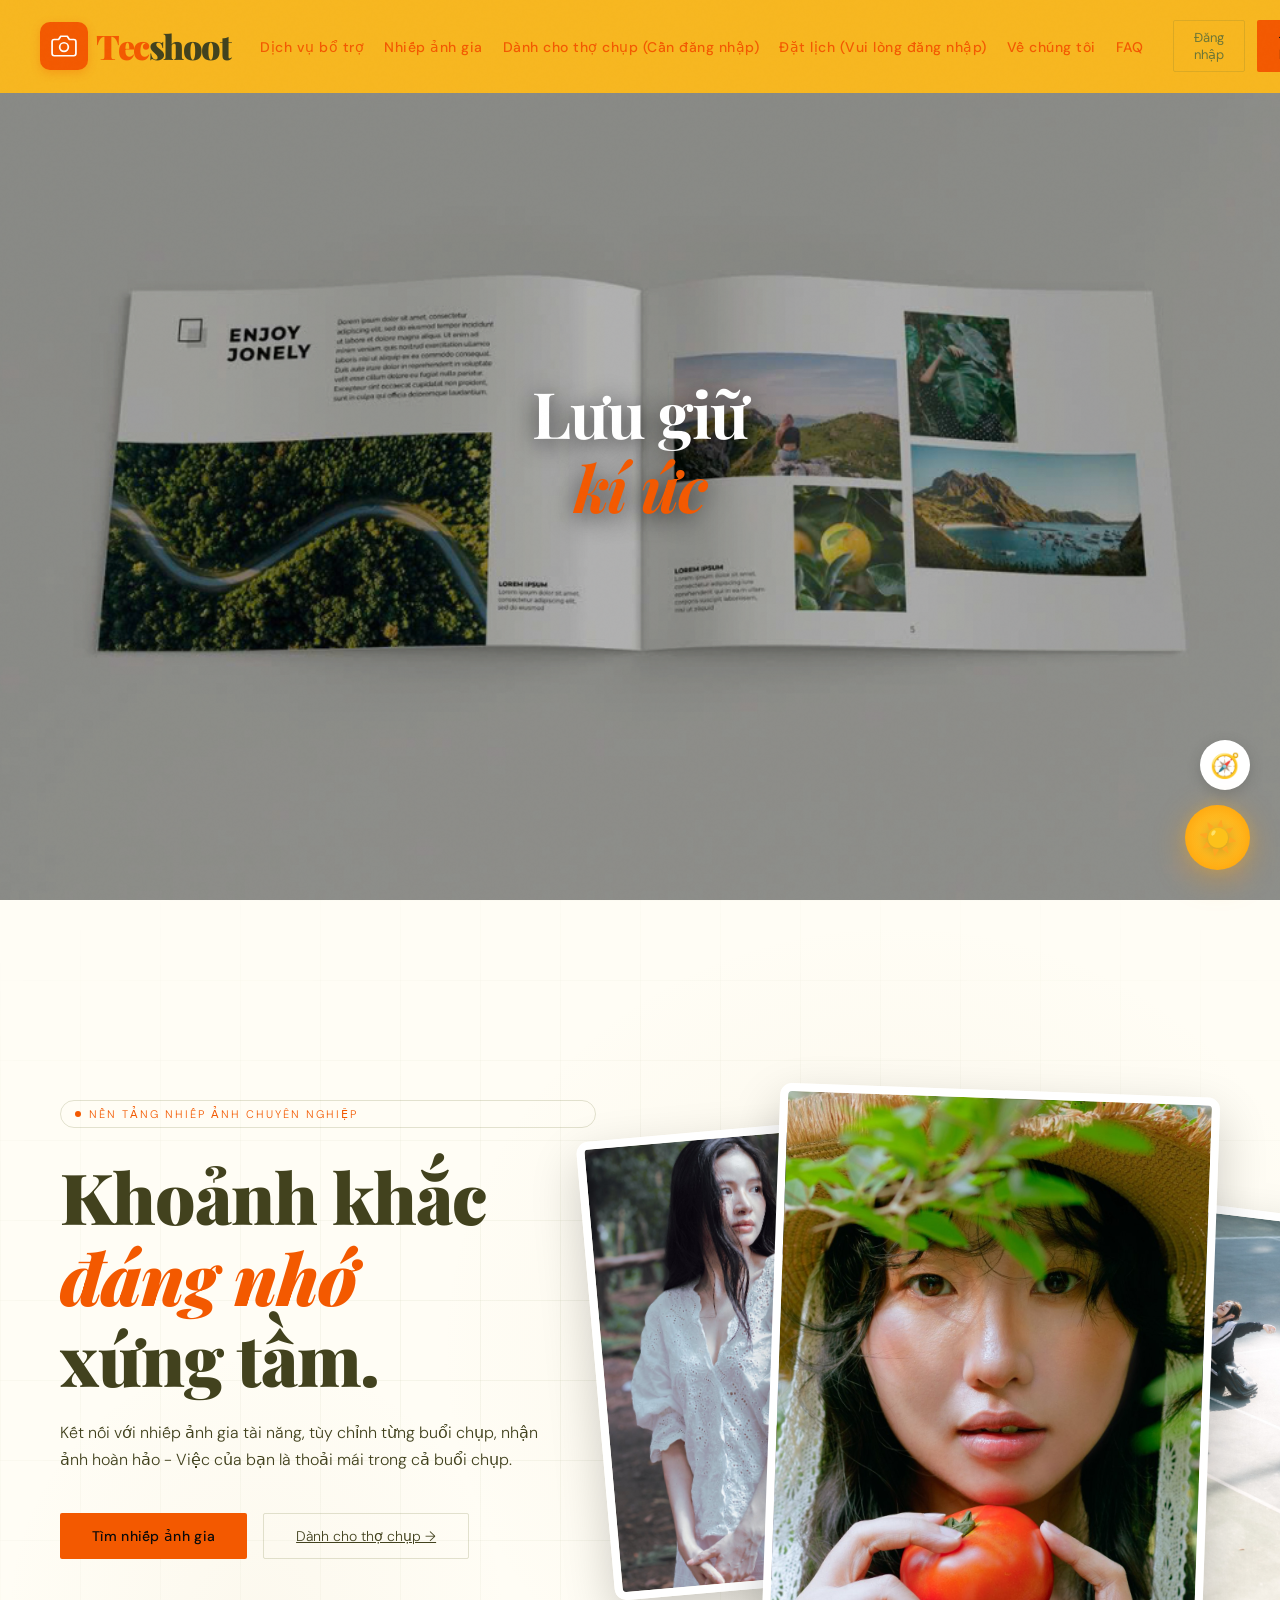
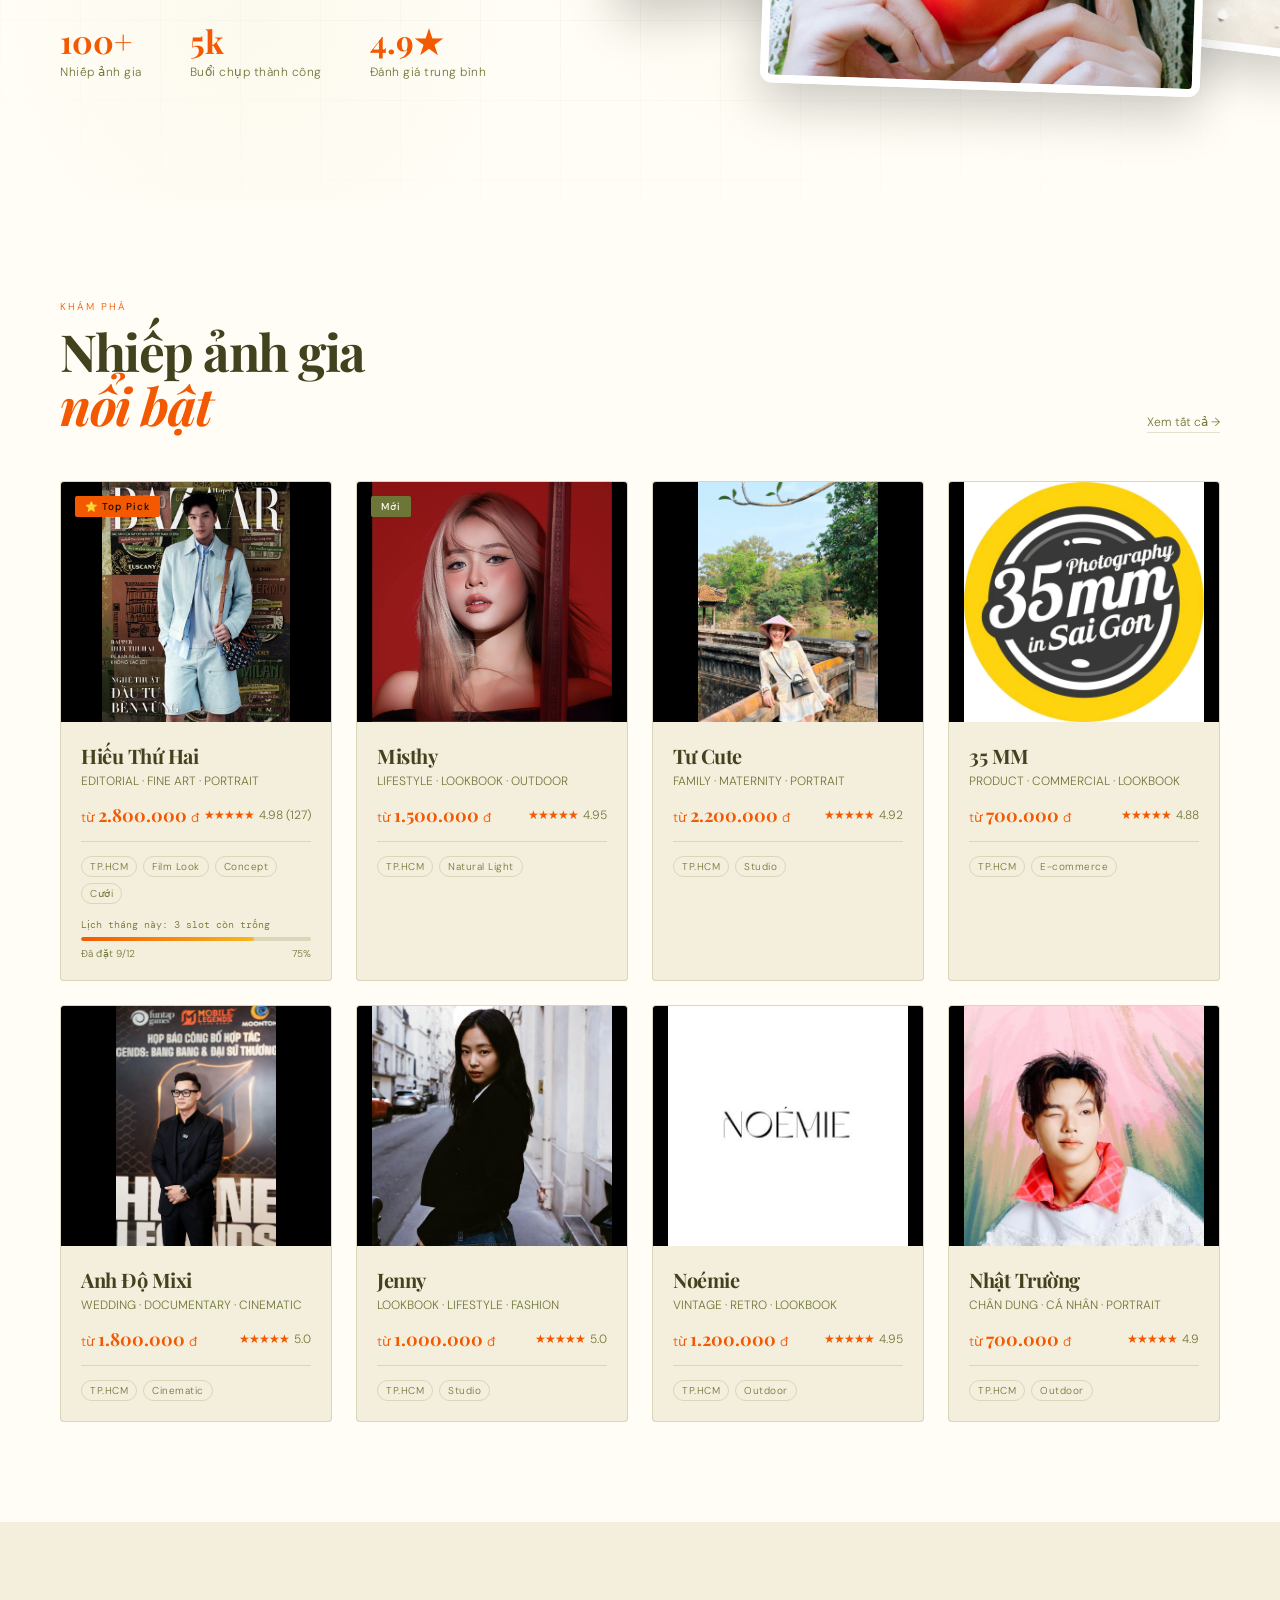
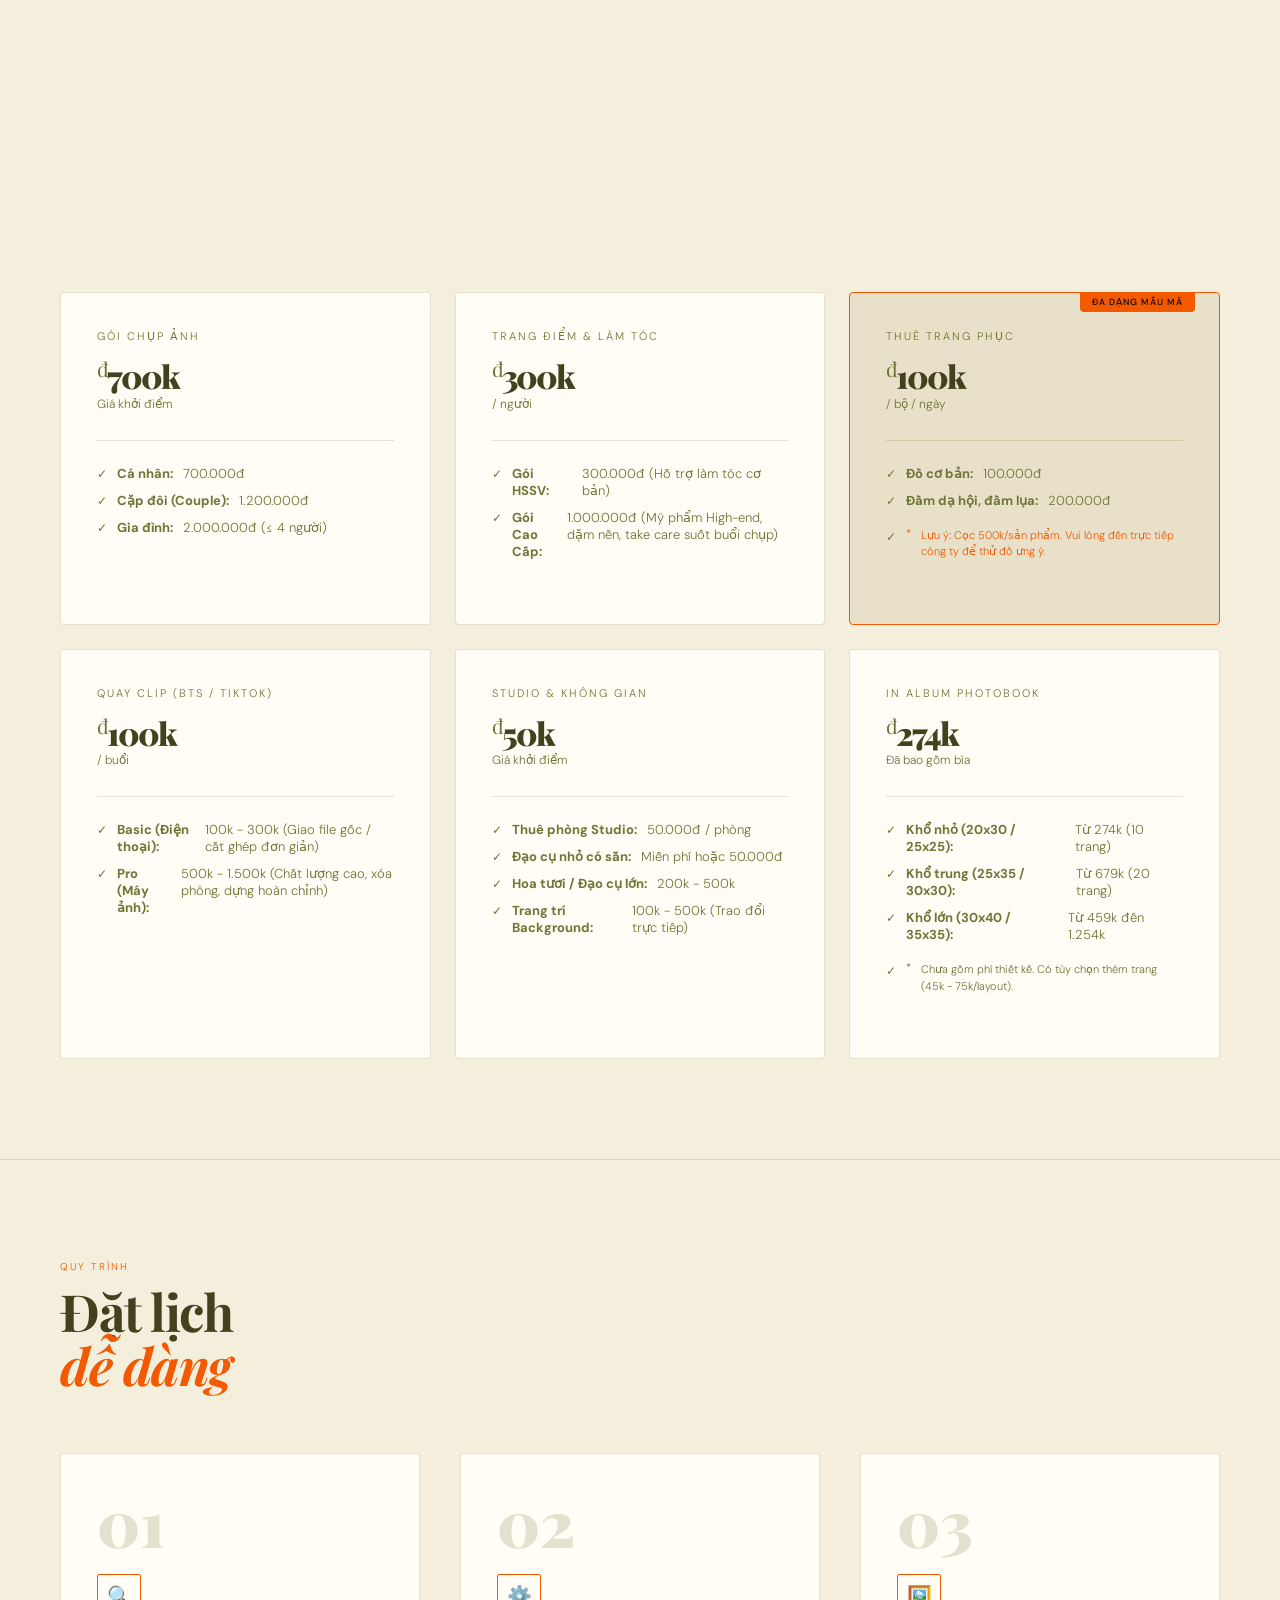
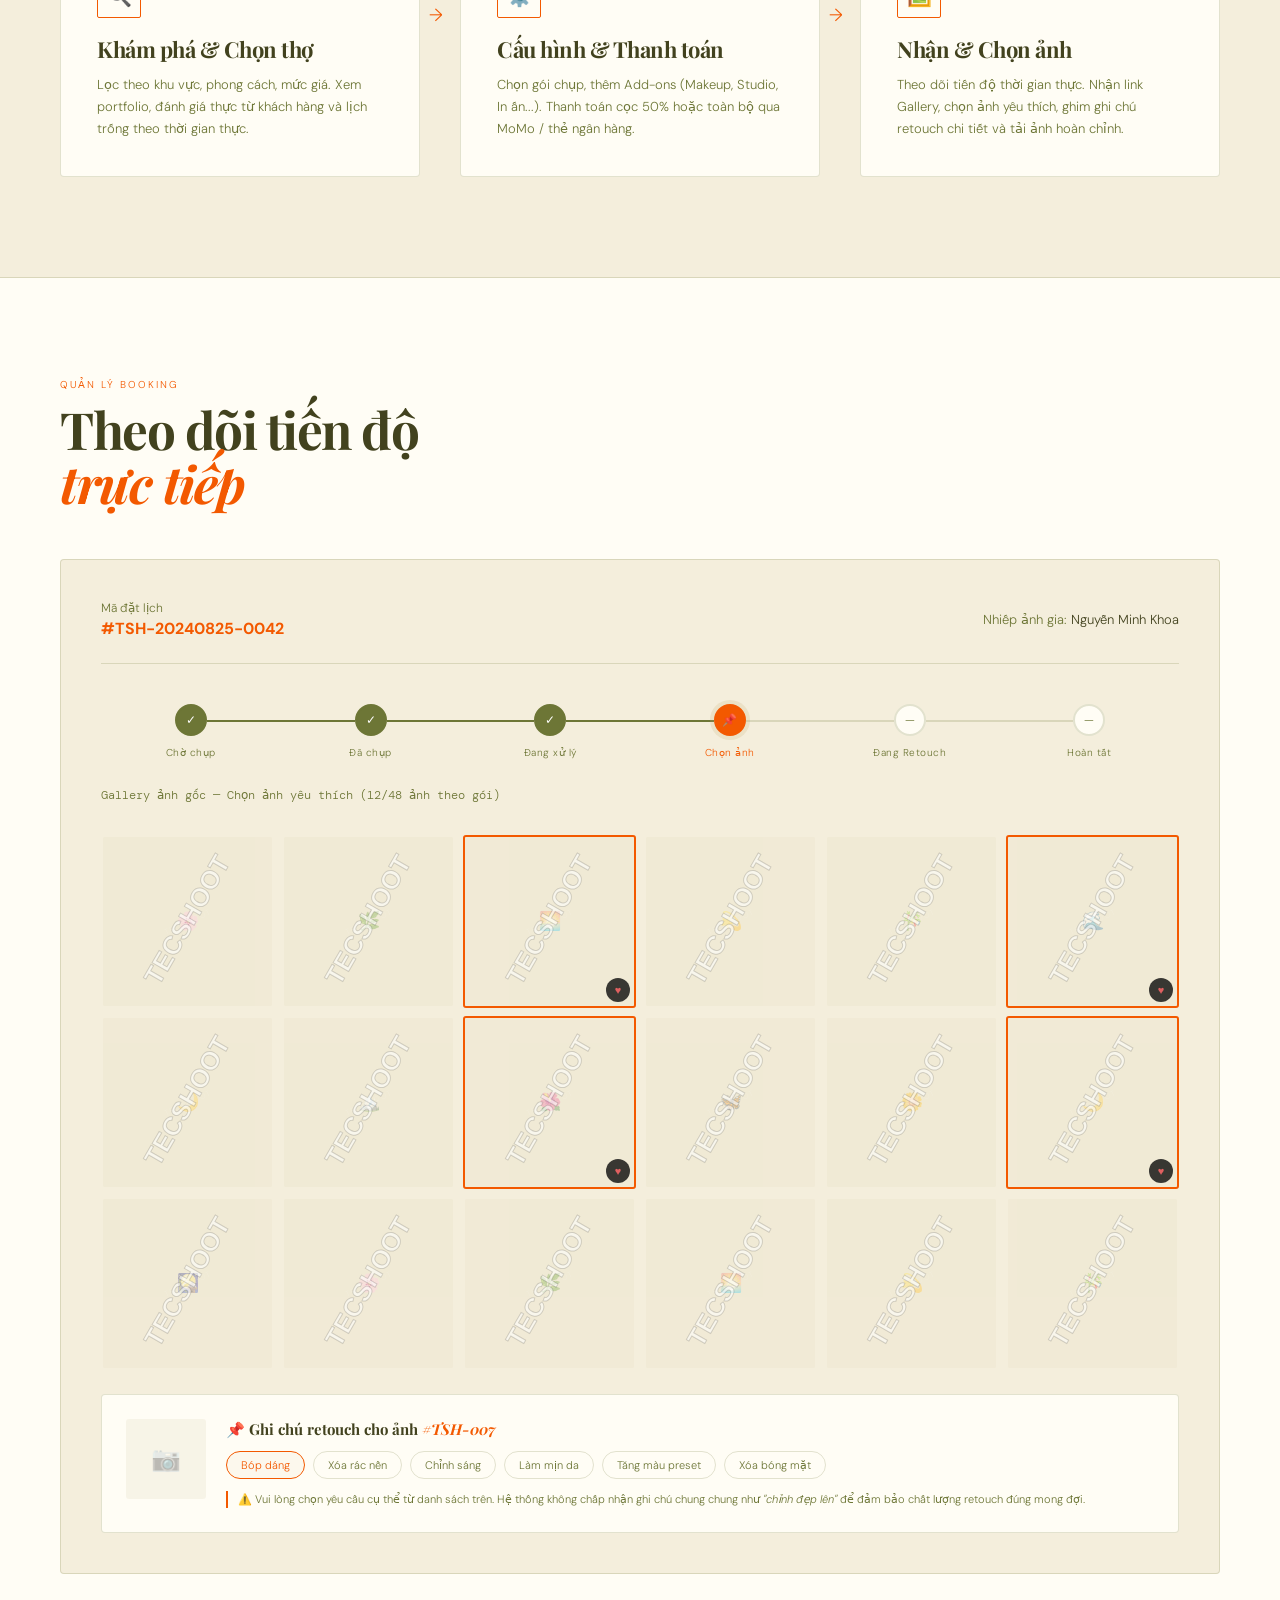
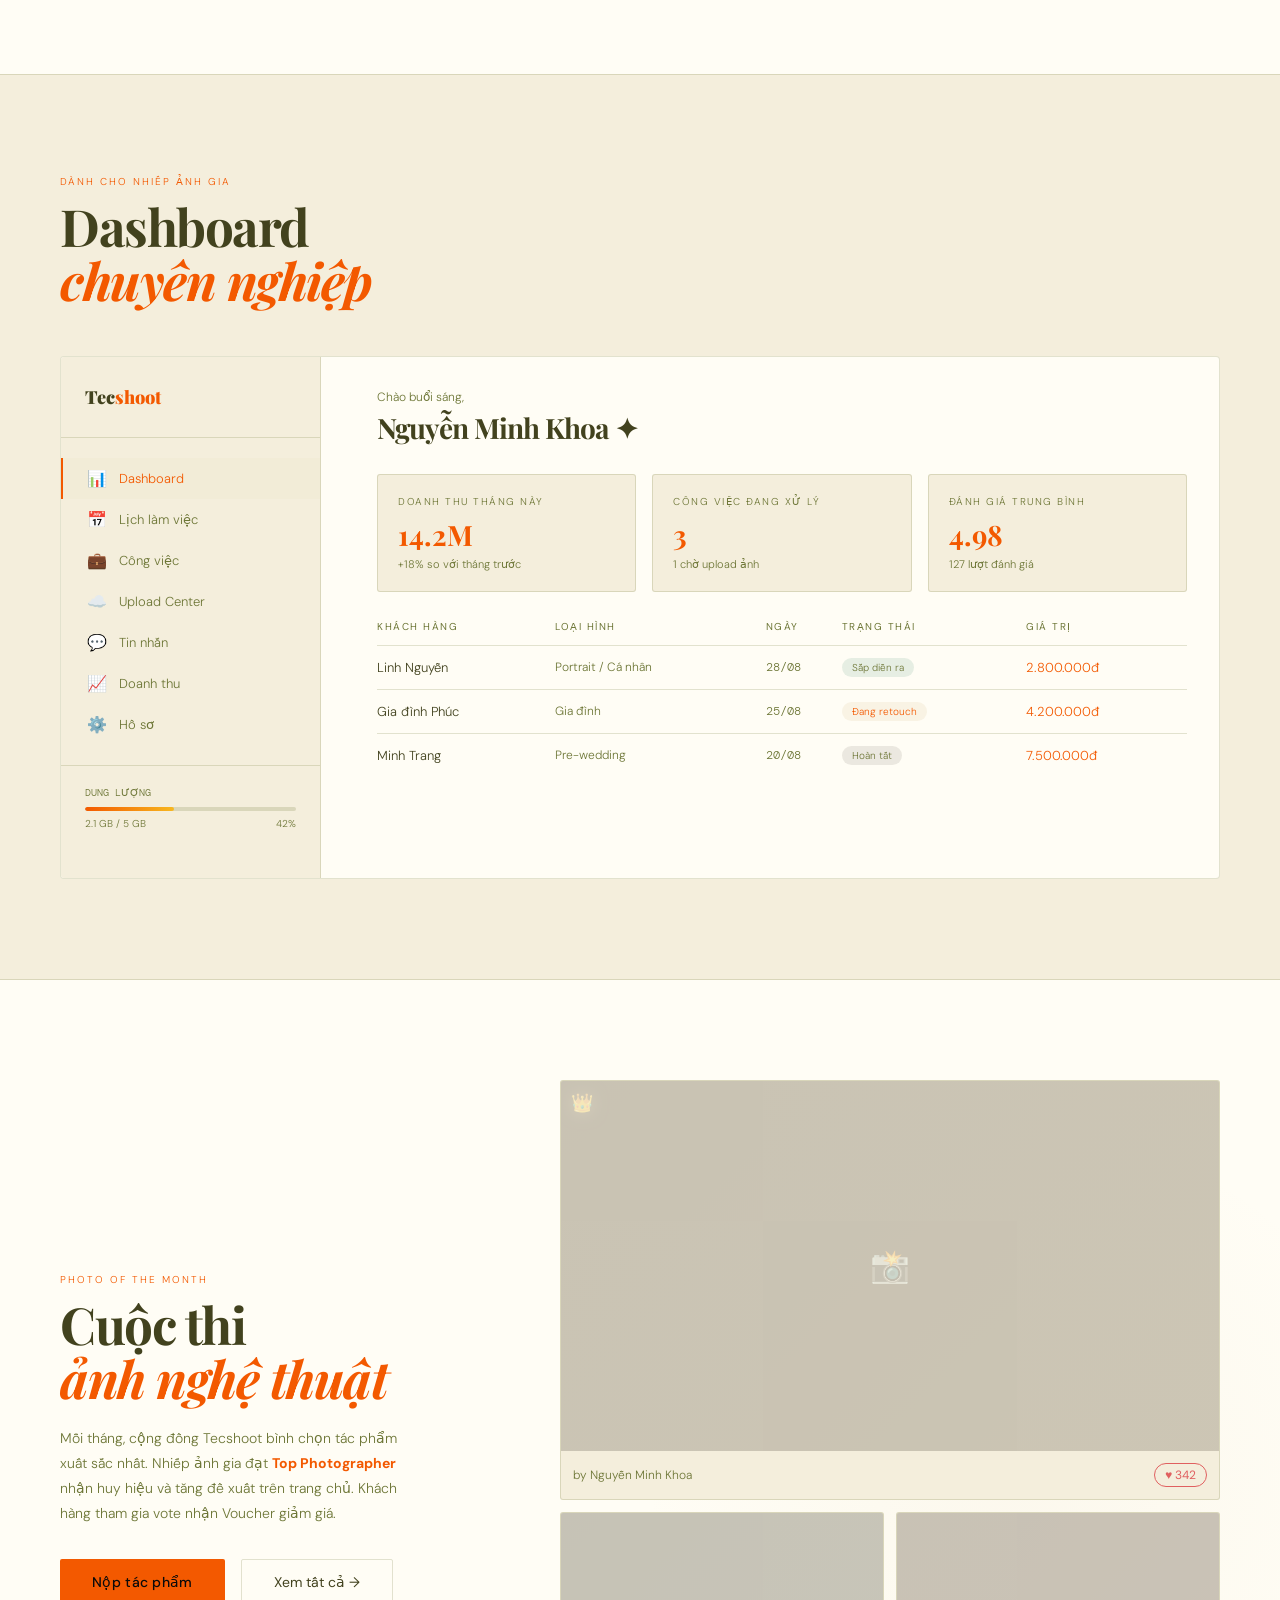
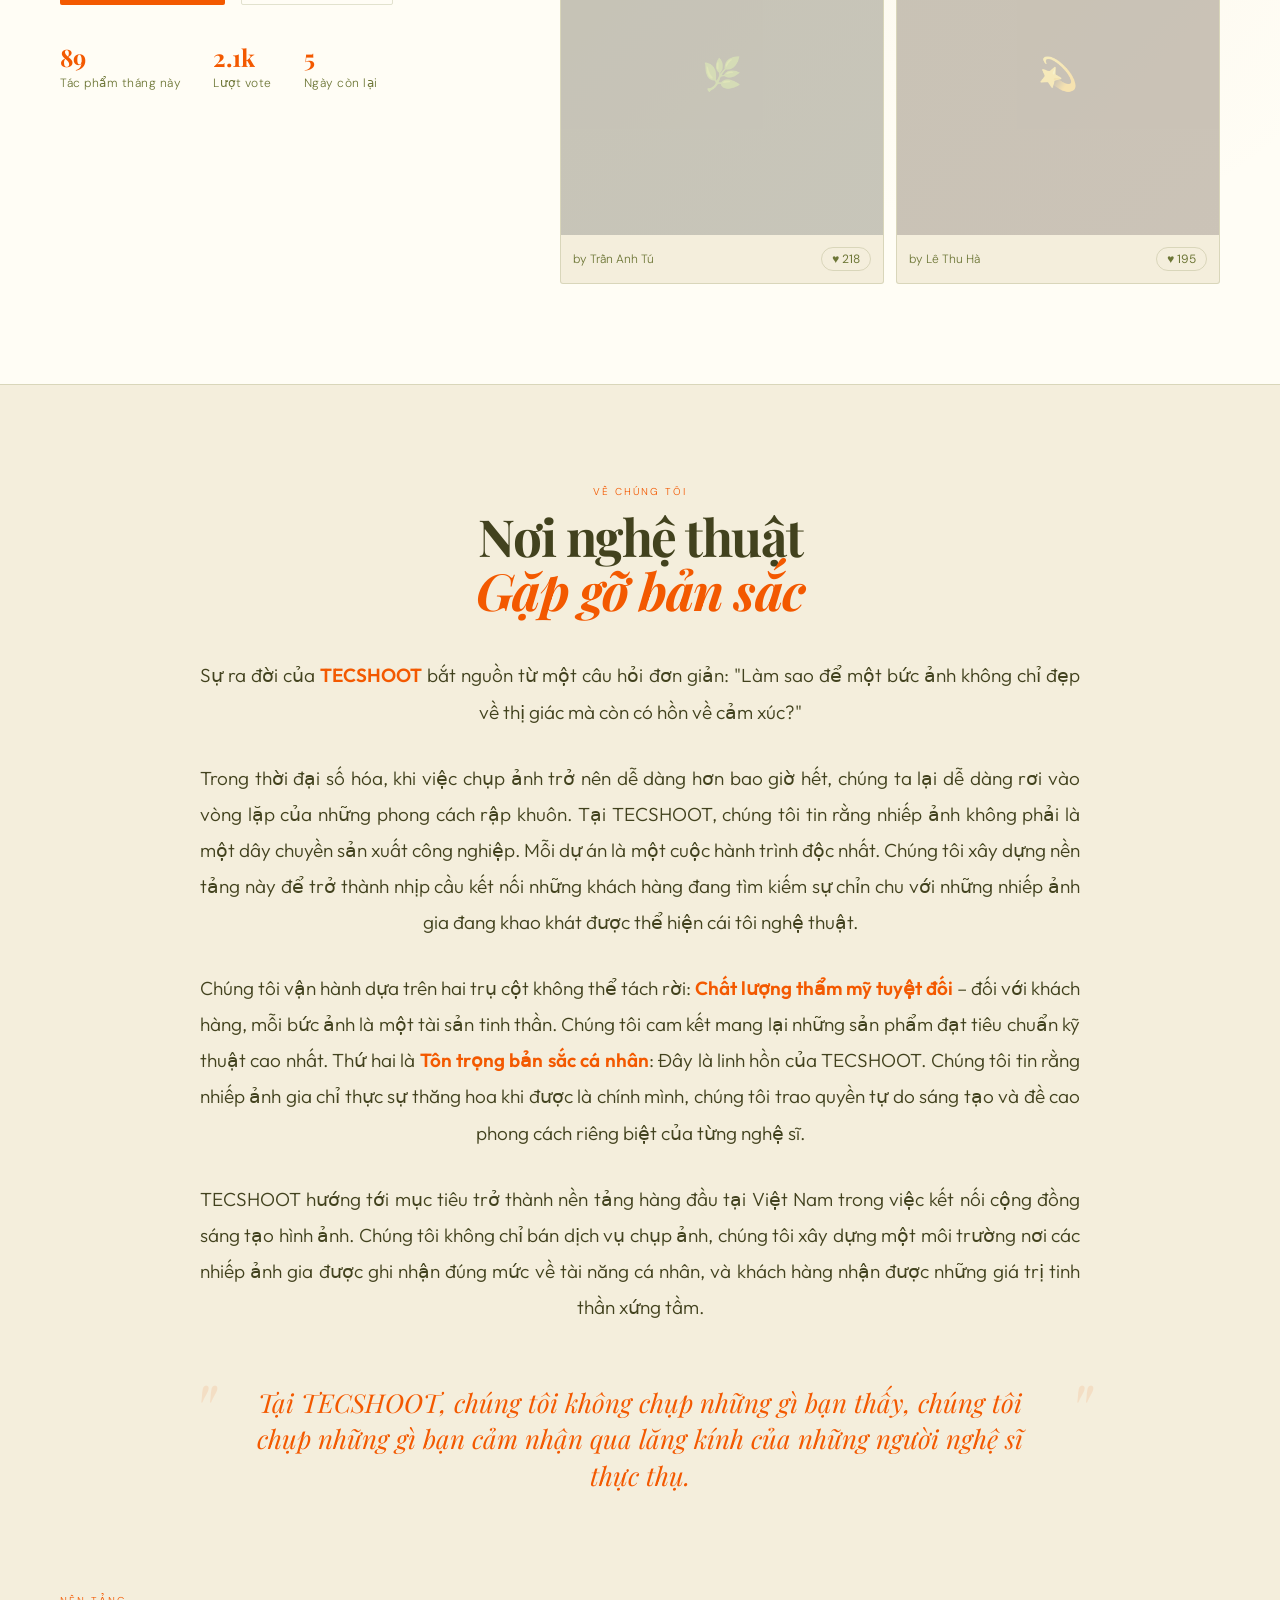
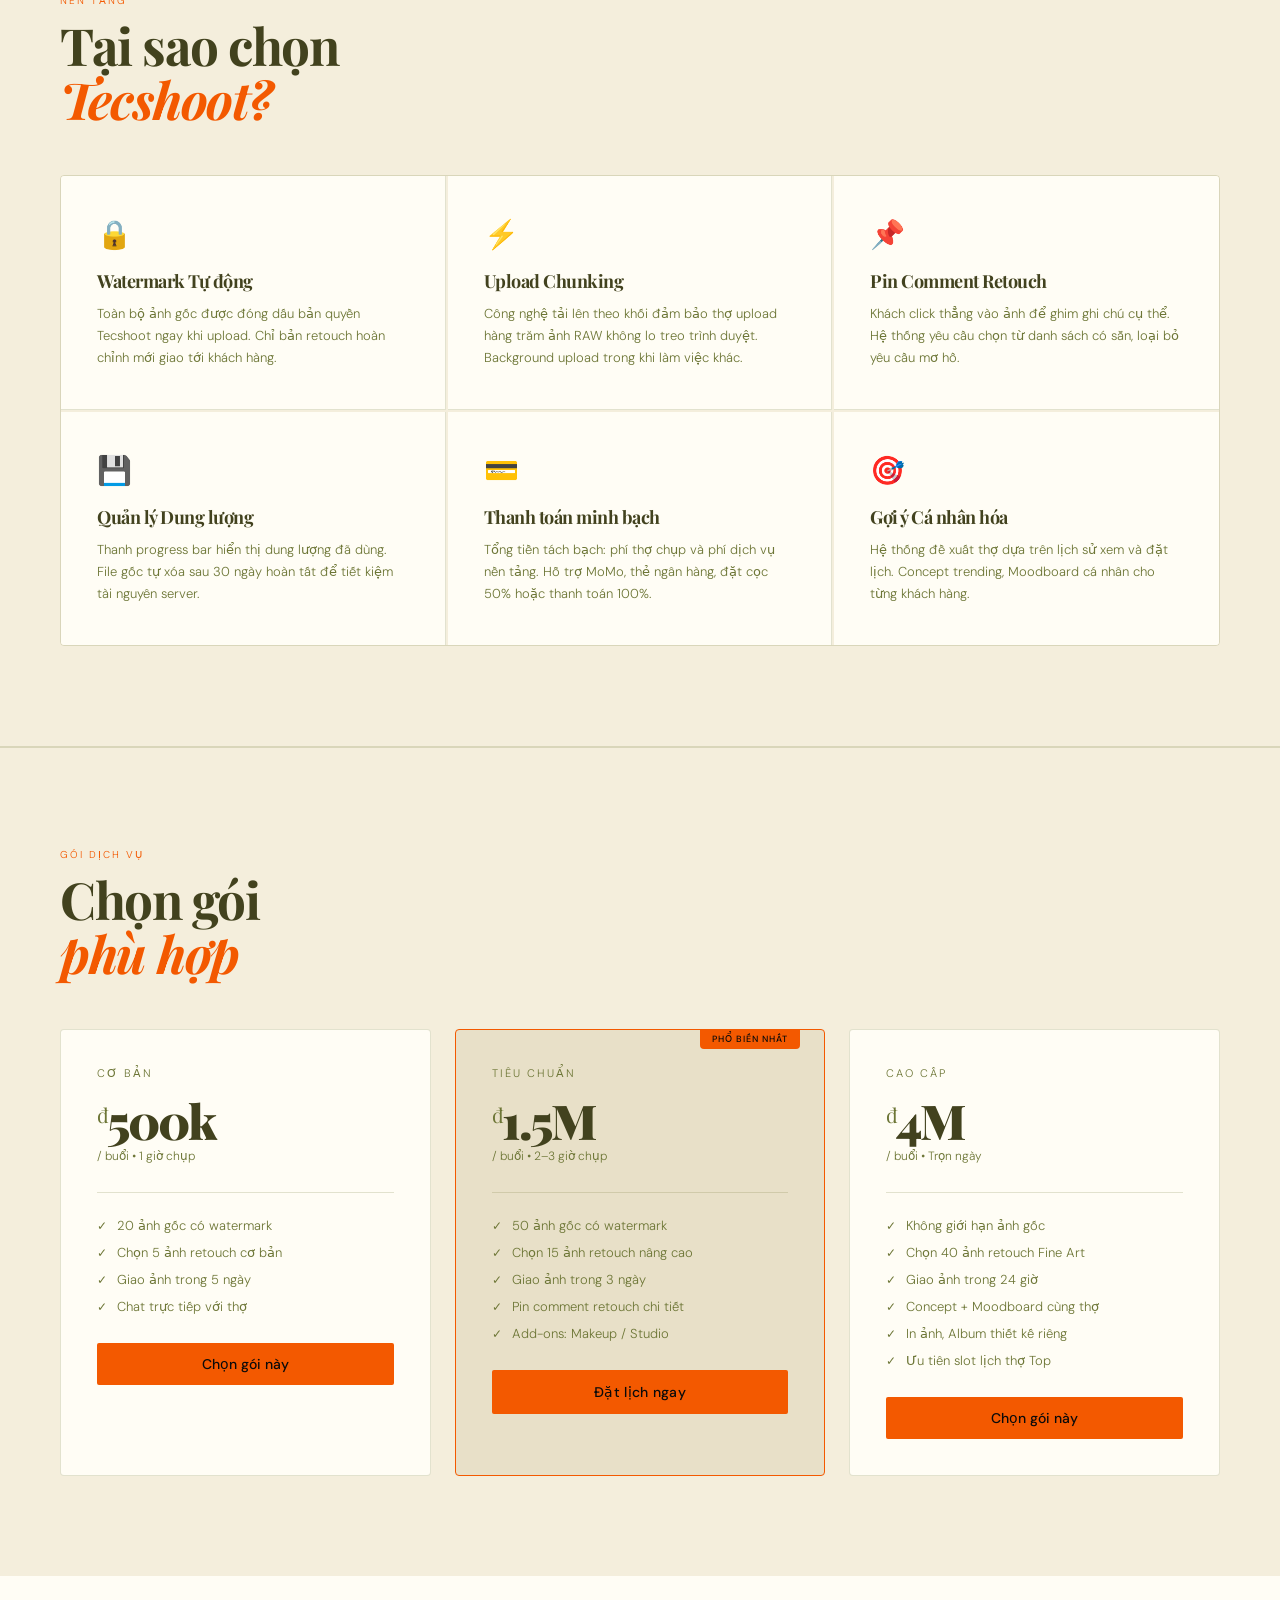
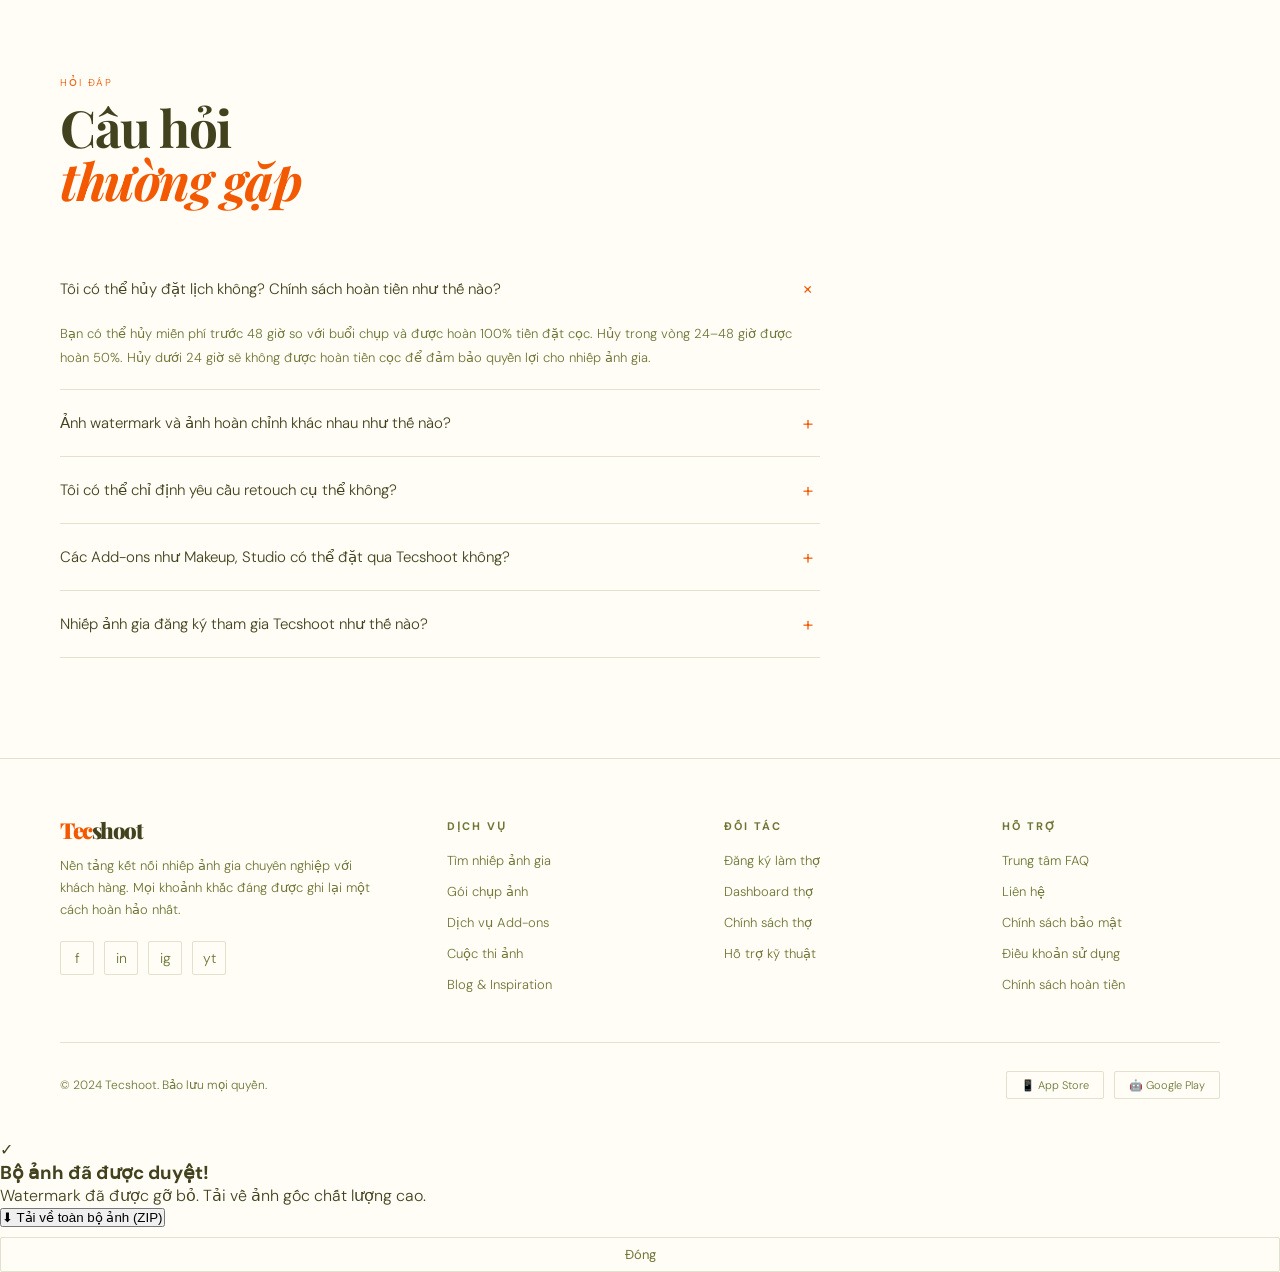
==== commit 670e709f: "5/5/2026" ====
--- a/tecshoot-01/index.html
+++ b/tecshoot-01/index.html
@@ -1,1345 +1,2011 @@
-<!DOCTYPE html>
+﻿<!DOCTYPE html>
 <html lang="vi">
+
 <head>
-<meta charset="UTF-8">
-<meta name="viewport" content="width=device-width, initial-scale=1.0">
-<title>Tecshoot — Nền tảng nhiếp ảnh chuyên nghiệp</title>
-<link rel="preconnect" href="https://fonts.googleapis.com">
-<link href="https://fonts.googleapis.com/css2?family=Playfair+Display:ital,wght@0,400;0,700;0,900;1,400&family=DM+Sans:wght@300;400;500&family=DM+Mono:wght@400;500&display=swap" rel="stylesheet">
-<link rel="stylesheet" href="style.css">
+  <meta charset="UTF-8">
+  <meta name="viewport" content="width=device-width, initial-scale=1.0">
+  <title>Tecshoot — Nền tảng nhiếp ảnh chuyên nghiệp</title>
+  <link rel="preconnect" href="https://fonts.googleapis.com">
+  <link
+    href="https://fonts.googleapis.com/css2?family=Playfair+Display:ital,wght@0,400;0,700;0,900;1,400&family=DM+Sans:wght@300;400;500&family=Outfit:wght@300;400;600&family=DM+Mono:wght@400;500&display=swap"
+    rel="stylesheet">
+  <link rel="stylesheet" href="style.css">
 </head>
+
 <body>
 
-<!-- NAV -->
-<nav id="mainNav">
- <!-- BẠN THAY DÒNG LOGO CŨ BẰNG DÒNG NÀY -->
-<a href="#" class="nav-logo"><span style="margin-right: 8px;">📸</span>Tec<span>shoot</span></a>
-  <ul class="nav-links" id="navLinks">
-    <li><a href="#services">Dịch vụ bổ trợ</a></li>
-    <li><a href="#photographers">Nhiếp ảnh gia</a></li>
-    <li><a href="photographer-dashboard.html">Dành cho thợ chụp</a></li>
-    <li><a href="javascript:void(0)" id="bookingNavLink" onclick="handleBookingClick()">Đặt lịch (Vui lòng đăng nhập)</a></li>
-    <li><a href="#about">Về chúng tôi</a></li>
-    <li><a href="#faq">FAQ</a></li>
-  </ul>
-  <div class="nav-cta" id="navCtaGuest">
-    <button class="btn-ghost" onclick="openModal('loginModal')">Đăng nhập</button>
-    <a href="#" class="btn-primary">Đăng ký</a>
+  <!-- NAV -->
+  <nav id="mainNav">
+    <a href="javascript:void(0)" onclick="goHome()" class="nav-brand">
+      <div class="nav-camera-icon">
+        <svg xmlns="http://www.w3.org/2000/svg" viewBox="0 0 24 24" fill="none" stroke="currentColor" stroke-width="1.6"
+          stroke-linecap="round" stroke-linejoin="round">
+          <path d="M23 19a2 2 0 0 1-2 2H3a2 2 0 0 1-2-2V8a2 2 0 0 1 2-2h4l2-3h6l2 3h4a2 2 0 0 1 2 2z" />
+          <circle cx="12" cy="13" r="4" />
+        </svg>
+      </div>
+      <span class="nav-logo">Tec<span>shoot</span></span>
+    </a>
+    <ul class="nav-links" id="navLinks">
+      <li><a href="#services">Dịch vụ bổ trợ</a></li>
+      <li><a href="#photographers">Nhiếp ảnh gia</a></li>
+      <li><a href="javascript:void(0)" id="photographerNavLink" onclick="handlePhotographerClick()">Dành cho thợ chụp
+          (Cần đăng nhập)</a></li>
+      <li><a href="javascript:void(0)" id="bookingNavLink" onclick="handleBookingClick()">Đặt lịch (Vui lòng đăng
+          nhập)</a></li>
+      <li><a href="#about">Về chúng tôi</a></li>
+      <li><a href="#faq">FAQ</a></li>
+    </ul>
+    <div class="nav-cta" id="navCtaGuest">
+      <button class="btn-ghost" onclick="openModal('loginModal')">Đăng nhập</button>
+      <a href="#" class="btn-primary">Đăng ký</a>
+    </div>
+    <div class="nav-cta" id="navCtaUser" style="display: none;">
+      <div style="display: flex; align-items: center; gap: 12px;">
+        <div
+          style="width: 32px; height: 32px; background: var(--accent); color: #0a0a0a; border-radius: 50%; display: flex; align-items: center; justify-content: center; font-size: 12px; font-weight: 700; cursor: pointer;"
+          onclick="window.location.href='photographer-dashboard.html'">HT</div>
+        <div style="font-size: 13px; font-weight: 500; color: var(--army); cursor: pointer;"
+          onclick="window.location.href='photographer-dashboard.html'">Hiếu Thu Hải</div>
+        <button class="btn-ghost" onclick="handleLogout()">Đăng xuất</button>
+      </div>
+    </div>
+  </nav>
+
+  <!-- HERO PANELS SLIDER -->
+  <style>
+    #heroPanels {
+      position: relative;
+      width: 100%;
+      height: 100vh;
+      overflow: hidden;
+      background: #111;
+    }
+
+    #heroPanels .panel-slide {
+      position: absolute;
+      top: 0;
+      left: 0;
+      right: 0;
+      bottom: 0;
+      background-size: cover;
+      background-position: center;
+      opacity: 0;
+      transition: opacity 1.2s ease;
+    }
+
+    #heroPanels .panel-slide.active {
+      opacity: 1;
+    }
+
+    #heroPanels .panel-slide::after {
+      content: '';
+      position: absolute;
+      top: 0;
+      left: 0;
+      right: 0;
+      bottom: 0;
+      background: rgba(0, 0, 0, 0.30);
+    }
+
+    /* Title mặc định: giữa */
+    #heroPanels .panel-title {
+      position: absolute;
+      top: 50%;
+      left: 50%;
+      transform: translate(-50%, -50%);
+      z-index: 5;
+      text-align: center;
+      font-family: 'Playfair Display', serif;
+      font-weight: 700;
+      font-size: clamp(36px, 5vw, 68px);
+      letter-spacing: -1.5px;
+      line-height: 1.15;
+      color: #fff;
+      text-shadow: 0 4px 24px rgba(0, 0, 0, 0.7);
+      opacity: 0;
+      transform: translate(-50%, -42%);
+      transition: opacity 0.7s ease 0.3s, transform 0.7s ease 0.3s;
+      pointer-events: auto;
+      cursor: default;
+    }
+
+    #heroPanels .panel-slide.active .panel-title {
+      opacity: 1;
+      transform: translate(-50%, -50%);
+    }
+
+    #heroPanels .panel-title:hover {
+      text-shadow: 0 8px 40px rgba(243, 89, 0, 0.5), 0 2px 8px rgba(0, 0, 0, 0.8);
+      transform: translate(-50%, -53%);
+      transition: text-shadow 0.3s ease, transform 0.3s ease;
+    }
+
+    /* Panel 1: title bên phải */
+    #heroPanels .panel-title--right {
+      left: auto;
+      right: 80px;
+      top: 50%;
+      transform: translateY(-50%);
+      text-align: right;
+      opacity: 0;
+      transform: translateY(-42%);
+    }
+
+    #heroPanels .panel-slide.active .panel-title--right {
+      opacity: 1;
+      transform: translateY(-50%);
+    }
+
+    #heroPanels .panel-title--right:hover {
+      transform: translateY(-53%);
+    }
+
+    /* italic + màu cam giống section-title em */
+    #heroPanels .panel-title em {
+      font-style: italic;
+      color: var(--persimmon, #F35900);
+    }
+
+    /* Panel 3: title bên trái */
+    #heroPanels .panel-title--left {
+      left: 80px;
+      right: auto;
+      top: 50%;
+      transform: translateY(-50%);
+      text-align: left;
+      opacity: 0;
+      transform: translateY(-42%);
+    }
+
+    #heroPanels .panel-slide.active .panel-title--left {
+      opacity: 1;
+      transform: translateY(-50%);
+    }
+
+    #heroPanels .panel-title--left:hover {
+      transform: translateY(-53%);
+    }
+  </style>
+  <section id="heroPanels">
+    <div class="panel-slide active" style="background-image: url('images/hero-panel-1.jpg')">
+      <div class="panel-title panel-title--right">Nét đẹp<br>trên<br><em>mọi bức ảnh</em></div>
+    </div>
+    <div class="panel-slide" style="background-image: url('images/hero-panel-2.png')">
+      <div class="panel-title">Lưu giữ<br><em>kí ức</em></div>
+    </div>
+    <div class="panel-slide" style="background-image: url('images/hero-panel-3.png')">
+      <div class="panel-title panel-title--left">Tận tình,<br><em>tận tâm</em></div>
+    </div>
+  </section>
+
+  <!-- LANDING CONTENT WRAPPER -->
+  <div id="landingContent">
+    <!-- HERO -->
+    <section id="hero">
+      <div class="hero-bg"></div>
+      <div class="hero-grid"></div>
+
+      <div class="hero-content-wrapper">
+        <div class="hero-text-content">
+          <div class="hero-tag">Nền tảng nhiếp ảnh chuyên nghiệp</div>
+
+          <h1 class="hero-title">
+            Khoảnh khắc<br><em>đáng nhớ</em><br>xứng tầm.
+          </h1>
+
+          <p class="hero-subtitle">
+            Kết nối với nhiếp ảnh gia tài năng, tùy chỉnh từng buổi chụp, nhận ảnh hoàn hảo - Việc của bạn là thoải mái
+            trong cả buổi chụp.
+          </p>
+
+          <div class="hero-actions">
+            <button class="btn-large" onclick="handleBookingClick()">Tìm nhiếp ảnh gia</button>
+            <a href="photographer-dashboard.html" class="btn-outline-large">Dành cho thợ chụp →</a>
+          </div>
+
+          <div class="hero-stats">
+            <div class="stat-item">
+              <div class="stat-num">100+</div>
+              <div class="stat-label">Nhiếp ảnh gia</div>
+            </div>
+            <div class="stat-item">
+              <div class="stat-num">5k</div>
+              <div class="stat-label">Buổi chụp thành công</div>
+            </div>
+            <div class="stat-item">
+              <div class="stat-num">4.9★</div>
+              <div class="stat-label">Đánh giá trung bình</div>
+            </div>
+          </div>
+        </div>
+
+        <div class="hero-image-gallery">
+          <img src="images/DN/Noémie_ca_nhan/bộ 1/641528190_1742574733371190_8150084820197431913_n.jpg"
+            alt="Gallery Image 1" class="hero-img-item hero-img-1">
+          <img src="images/DN/Noémie_ca_nhan/bộ 2/674438521_1790364541925542_1674168346720566477_n.jpg"
+            alt="Gallery Image 2" class="hero-img-item hero-img-2">
+          <img src="images/DN/Hieuthuhai/HSSV/656332849_3692719480870106_8585219180328203534_n.jpg"
+            alt="Gallery Image 3" class="hero-img-item hero-img-3">
+        </div>
+      </div>
+    </section>
+
+
+    <!-- PHOTOGRAPHERS -->
+    <section id="photographers">
+      <div class="section-header reveal">
+        <div>
+          <div class="section-eyebrow">Khám phá</div>
+          <h2 class="section-title">Nhiếp ảnh gia<br><em>nổi bật</em></h2>
+        </div>
+        <a href="#" class="view-all">Xem tất cả →</a>
+      </div>
+
+      <div class="photographers-grid reveal">
+        <!-- Card 1: Hiếu Thứ Hai -->
+        <div class="photographer-card" onclick="handleBookingClick('Hiếu Thứ Hai', 2800000)" data-style="portrait"
+          data-area="hcm" data-price="1-3">
+          <div class="card-photo">
+            <img src="images/DN/Hieuthuhai/avatar_1.jpg" alt="Hiếu Thứ Hai" class="photographer-img"
+              style="object-position: top;">
+            <div class="card-badge">⭐ Top Pick</div>
+          </div>
+          <div class="card-info">
+            <div class="card-name">Hiếu Thứ Hai</div>
+            <div class="card-specialty">EDITORIAL · FINE ART · PORTRAIT</div>
+            <div class="card-meta">
+              <div class="card-price">từ <strong>2.800.000</strong> đ</div>
+              <div class="card-rating"><span class="stars">★★★★★</span> 4.98 (127)</div>
+            </div>
+            <div class="card-tags">
+              <span class="tag">TP.HCM</span>
+              <span class="tag">Film Look</span>
+              <span class="tag">Concept</span>
+              <span class="tag">Cưới</span>
+            </div>
+            <div class="storage-bar-wrap" style="margin-top:14px">
+              <div style="font-size:10px;color:var(--muted);font-family:'DM Mono',monospace;margin-bottom:6px">Lịch
+                tháng này: 3 slot còn trống</div>
+              <div class="storage-bar-track">
+                <div class="storage-bar-fill" style="width:75%"></div>
+              </div>
+              <div class="storage-meta"><span>Đã đặt 9/12</span><span>75%</span></div>
+            </div>
+          </div>
+        </div>
+
+        <!-- Card 2: Misthy -->
+        <div class="photographer-card" onclick="handleBookingClick('Misthy', 1500000)" data-style="lookbook"
+          data-area="hcm" data-price="1-3">
+          <div class="card-photo">
+            <img src="images/HN/Misthy/avatar_7.jpg" alt="Misthy" class="photographer-img">
+            <div class="card-badge badge-new">Mới</div>
+          </div>
+          <div class="card-info">
+            <div class="card-name">Misthy</div>
+            <div class="card-specialty">LIFESTYLE · LOOKBOOK · OUTDOOR</div>
+            <div class="card-meta">
+              <div class="card-price">từ <strong>1.500.000</strong> đ</div>
+              <div class="card-rating"><span class="stars">★★★★★</span> 4.95</div>
+            </div>
+            <div class="card-tags">
+              <span class="tag">TP.HCM</span>
+              <span class="tag">Natural Light</span>
+            </div>
+          </div>
+        </div>
+
+        <!-- Card 3: Tư Cute -->
+        <div class="photographer-card" onclick="handleBookingClick('Tư Cute', 2200000)" data-style="portrait"
+          data-area="hcm" data-price="1-3">
+          <div class="card-photo">
+            <img src="images/HN/tu_ca_nhan/avatar_8.jpg" alt="Tư Cute" class="photographer-img">
+          </div>
+          <div class="card-info">
+            <div class="card-name">Tư Cute</div>
+            <div class="card-specialty">FAMILY · MATERNITY · PORTRAIT</div>
+            <div class="card-meta">
+              <div class="card-price">từ <strong>2.200.000</strong> đ</div>
+              <div class="card-rating"><span class="stars">★★★★★</span> 4.92</div>
+            </div>
+            <div class="card-tags">
+              <span class="tag">TP.HCM</span>
+              <span class="tag">Studio</span>
+            </div>
+          </div>
+        </div>
+
+        <!-- Card 4: 35 MM -->
+        <div class="photographer-card" onclick="handleBookingClick('35 MM', 700000)" data-style="lookbook"
+          data-area="hcm" data-price="under1">
+          <div class="card-photo">
+            <img src="images/TPHCM/35MM_couple/Ảnh nền.jpg" alt="35 MM" class="photographer-img">
+          </div>
+          <div class="card-info">
+            <div class="card-name">35 MM</div>
+            <div class="card-specialty">PRODUCT · COMMERCIAL · LOOKBOOK</div>
+            <div class="card-meta">
+              <div class="card-price">từ <strong>700.000</strong> đ</div>
+              <div class="card-rating"><span class="stars">★★★★★</span> 4.88</div>
+            </div>
+            <div class="card-tags">
+              <span class="tag">TP.HCM</span>
+              <span class="tag">E-commerce</span>
+            </div>
+          </div>
+        </div>
+
+        <!-- Card 5: Anh Độ Mixi -->
+        <div class="photographer-card" onclick="handleBookingClick('Anh Độ Mixi', 1800000)" data-style="wedding"
+          data-area="hcm" data-price="1-3">
+          <div class="card-photo">
+            <img src="images/TPHCM/DoMixi_canhan/Ảnh nền.jpg" alt="Anh Độ Mixi" class="photographer-img">
+          </div>
+          <div class="card-info">
+            <div class="card-name">Anh Độ Mixi</div>
+            <div class="card-specialty">WEDDING · DOCUMENTARY · CINEMATIC</div>
+            <div class="card-meta">
+              <div class="card-price">từ <strong>1.800.000</strong> đ</div>
+              <div class="card-rating"><span class="stars">★★★★★</span> 5.0</div>
+            </div>
+            <div class="card-tags">
+              <span class="tag">TP.HCM</span>
+              <span class="tag">Cinematic</span>
+            </div>
+          </div>
+        </div>
+
+        <!-- Card 6: Jenny -->
+        <div class="photographer-card" onclick="handleBookingClick('Jenny', 1000000)" data-style="lookbook"
+          data-area="hcm" data-price="1-3">
+          <div class="card-photo">
+            <img src="images/DN/Jenny/anh_nen.jpg" alt="Jenny" class="photographer-img">
+          </div>
+          <div class="card-info">
+            <div class="card-name">Jenny</div>
+            <div class="card-specialty">LOOKBOOK · LIFESTYLE · FASHION</div>
+            <div class="card-meta">
+              <div class="card-price">từ <strong>1.000.000</strong> đ</div>
+              <div class="card-rating"><span class="stars">★★★★★</span> 5.0</div>
+            </div>
+            <div class="card-tags">
+              <span class="tag">TP.HCM</span>
+              <span class="tag">Studio</span>
+            </div>
+          </div>
+        </div>
+
+        <!-- Card 7: Noémie -->
+        <div class="photographer-card" onclick="handleBookingClick('Noémie', 1200000)" data-style="vintage"
+          data-area="hcm" data-price="1-3">
+          <div class="card-photo">
+            <img src="images/DN/Noémie_ca_nhan/ảnh nền.jpg" alt="Noémie" class="photographer-img">
+          </div>
+          <div class="card-info">
+            <div class="card-name">Noémie</div>
+            <div class="card-specialty">VINTAGE · RETRO · LOOKBOOK</div>
+            <div class="card-meta">
+              <div class="card-price">từ <strong>1.200.000</strong> đ</div>
+              <div class="card-rating"><span class="stars">★★★★★</span> 4.95</div>
+            </div>
+            <div class="card-tags">
+              <span class="tag">TP.HCM</span>
+              <span class="tag">Outdoor</span>
+            </div>
+          </div>
+        </div>
+
+        <!-- Card 8: Nhật Trường -->
+        <div class="photographer-card" onclick="handleBookingClick('Nhật Trường', 700000)" data-style="portrait"
+          data-area="hcm" data-price="under1">
+          <div class="card-photo">
+            <img src="images/HN/Nhat_Truong_ca_nhan/anh_nen.jpg" alt="Nhật Trường" class="photographer-img">
+          </div>
+          <div class="card-info">
+            <div class="card-name">Nhật Trường</div>
+            <div class="card-specialty">CHÂN DUNG · CÁ NHÂN · PORTRAIT</div>
+            <div class="card-meta">
+              <div class="card-price">từ <strong>700.000</strong> đ</div>
+              <div class="card-rating"><span class="stars">★★★★★</span> 4.9</div>
+            </div>
+            <div class="card-tags">
+              <span class="tag">TP.HCM</span>
+              <span class="tag">Outdoor</span>
+            </div>
+          </div>
+        </div>
+      </div>
+    </section>
+
+    <section id="services" style="padding: 100px 60px; background: var(--bg2);">
+      <div class="section-header reveal">
+        <div>
+          <div class="section-eyebrow">Dịch vụ từ Tecshoot</div>
+          <h2 class="section-title">Hỗ trợ trọn gói<br><em>cho buổi chụp</em></h2>
+          <p class="mt-20 max-w-340 text-muted-13">Chúng tôi cung cấp hệ sinh thái ekip chuyên nghiệp đi kèm, giúp bạn
+            và nhiếp ảnh gia tạo ra tác phẩm hoàn hảo nhất.</p>
+        </div>
+      </div>
+
+      <div class="pricing-grid reveal">
+
+        <div class="pricing-card">
+          <div class="plan-name">Gói Chụp Ảnh</div>
+          <div class="plan-price" style="font-size: 32px;"><sup>đ</sup>700k</div>
+          <div class="plan-duration">Giá khởi điểm</div>
+          <ul class="plan-features">
+            <li><strong>Cá nhân:</strong> 700.000đ</li>
+            <li><strong>Cặp đôi (Couple):</strong> 1.200.000đ</li>
+            <li><strong>Gia đình:</strong> 2.000.000đ (≤ 4 người)</li>
+          </ul>
+        </div>
+
+        <div class="pricing-card">
+          <div class="plan-name">Trang Điểm & Làm Tóc</div>
+          <div class="plan-price" style="font-size: 32px;"><sup>đ</sup>300k</div>
+          <div class="plan-duration">/ người</div>
+          <ul class="plan-features">
+            <li><strong>Gói HSSV:</strong> 300.000đ (Hỗ trợ làm tóc cơ bản)</li>
+            <li><strong>Gói Cao Cấp:</strong> 1.000.000đ (Mỹ phẩm High-end, dặm nền, take care suốt buổi chụp)</li>
+          </ul>
+        </div>
+
+        <div class="pricing-card featured-plan">
+          <div class="popular-badge">Đa dạng mẫu mã</div>
+          <div class="plan-name">Thuê Trang Phục</div>
+          <div class="plan-price" style="font-size: 32px;"><sup>đ</sup>100k</div>
+          <div class="plan-duration">/ bộ / ngày</div>
+          <ul class="plan-features">
+            <li><strong>Đồ cơ bản:</strong> 100.000đ</li>
+            <li><strong>Đầm dạ hội, đầm lụa:</strong> 200.000đ</li>
+            <li
+              style="color: var(--persimmon); font-size: 11px; margin-top: 8px; line-height: 1.5; align-items: flex-start;">
+              <span style="margin-top: -2px;">*</span> Lưu ý: Cọc 500k/sản phẩm. Vui lòng đến trực tiếp công ty để thử
+              đồ ưng ý.
+            </li>
+          </ul>
+        </div>
+
+        <div class="pricing-card">
+          <div class="plan-name">Quay Clip (BTS / TikTok)</div>
+          <div class="plan-price" style="font-size: 32px;"><sup>đ</sup>100k</div>
+          <div class="plan-duration">/ buổi</div>
+          <ul class="plan-features">
+            <li><strong>Basic (Điện thoại):</strong> 100k - 300k (Giao file gốc / cắt ghép đơn giản)</li>
+            <li><strong>Pro (Máy ảnh):</strong> 500k - 1.500k (Chất lượng cao, xóa phông, dựng hoàn chỉnh)</li>
+          </ul>
+        </div>
+
+        <div class="pricing-card">
+          <div class="plan-name">Studio & Không Gian</div>
+          <div class="plan-price" style="font-size: 32px;"><sup>đ</sup>50k</div>
+          <div class="plan-duration">Giá khởi điểm</div>
+          <ul class="plan-features">
+            <li><strong>Thuê phòng Studio:</strong> 50.000đ / phòng</li>
+            <li><strong>Đạo cụ nhỏ có sẵn:</strong> Miễn phí hoặc 50.000đ</li>
+            <li><strong>Hoa tươi / Đạo cụ lớn:</strong> 200k - 500k</li>
+            <li><strong>Trang trí Background:</strong> 100k - 500k (Trao đổi trực tiếp)</li>
+          </ul>
+        </div>
+
+        <div class="pricing-card">
+          <div class="plan-name">In Album Photobook</div>
+          <div class="plan-price" style="font-size: 32px;"><sup>đ</sup>274k</div>
+          <div class="plan-duration">Đã bao gồm bìa</div>
+          <ul class="plan-features">
+            <li><strong>Khổ nhỏ (20x30 / 25x25):</strong> Từ 274k (10 trang)</li>
+            <li><strong>Khổ trung (25x35 / 30x30):</strong> Từ 679k (20 trang)</li>
+            <li><strong>Khổ lớn (30x40 / 35x35):</strong> Từ 459k đến 1.254k</li>
+            <li style="font-size: 11px; margin-top: 8px; line-height: 1.5; align-items: flex-start;">
+              <span style="margin-top: -2px;">*</span> Chưa gồm phí thiết kế. Có tùy chọn thêm trang (45k - 75k/layout).
+            </li>
+          </ul>
+        </div>
+
+
+    </section>
+
+    <!-- BOOKING FLOW -->
+    <section id="booking-flow">
+      <div class="section-header reveal">
+        <div>
+          <div class="section-eyebrow">Quy trình</div>
+          <h2 class="section-title">Đặt lịch<br><em>dễ dàng</em></h2>
+        </div>
+      </div>
+
+      <div class="flow-steps reveal">
+        <div class="flow-step">
+          <div class="step-num">01</div>
+          <div class="step-icon">🔍</div>
+          <div class="step-title">Khám phá & Chọn thợ</div>
+          <div class="step-desc">Lọc theo khu vực, phong cách, mức giá. Xem portfolio, đánh giá thực từ khách hàng và
+            lịch trống theo thời gian thực.</div>
+        </div>
+        <div class="flow-step">
+          <div class="step-num">02</div>
+          <div class="step-icon">⚙️</div>
+          <div class="step-title">Cấu hình & Thanh toán</div>
+          <div class="step-desc">Chọn gói chụp, thêm Add-ons (Makeup, Studio, In ấn...). Thanh toán cọc 50% hoặc toàn bộ
+            qua MoMo / thẻ ngân hàng.</div>
+        </div>
+        <div class="flow-step">
+          <div class="step-num">03</div>
+          <div class="step-icon">🖼️</div>
+          <div class="step-title">Nhận & Chọn ảnh</div>
+          <div class="step-desc">Theo dõi tiến độ thời gian thực. Nhận link Gallery, chọn ảnh yêu thích, ghim ghi chú
+            retouch chi tiết và tải ảnh hoàn chỉnh.</div>
+        </div>
+      </div>
+    </section>
+
+    <!-- TRACKER & GALLERY -->
+    <section id="tracker">
+      <div class="section-header reveal">
+        <div>
+          <div class="section-eyebrow">Quản lý Booking</div>
+          <h2 class="section-title">Theo dõi tiến độ<br><em>trực tiếp</em></h2>
+        </div>
+      </div>
+
+      <div class="tracker-demo reveal">
+        <div class="tracker-header">
+          <div class="booking-ref">
+            Mã đặt lịch
+            <strong>#TSH-20240825-0042</strong>
+          </div>
+          <div style="font-size:13px;color:var(--muted)">Nhiếp ảnh gia: <span style="color:var(--text)">Nguyễn Minh
+              Khoa</span></div>
+        </div>
+
+        <!-- Status Bar -->
+        <div class="status-bar">
+          <div class="status-step done">
+            <div class="status-dot">✓</div>
+            <div class="status-line"></div>
+            <div class="status-label">Chờ chụp</div>
+          </div>
+          <div class="status-step done">
+            <div class="status-dot">✓</div>
+            <div class="status-line"></div>
+            <div class="status-label">Đã chụp</div>
+          </div>
+          <div class="status-step done">
+            <div class="status-dot">✓</div>
+            <div class="status-line"></div>
+            <div class="status-label">Đang xử lý</div>
+          </div>
+          <div class="status-step active">
+            <div class="status-dot">📌</div>
+            <div class="status-line"></div>
+            <div class="status-label">Chọn ảnh</div>
+          </div>
+          <div class="status-step pending">
+            <div class="status-dot">—</div>
+            <div class="status-line"></div>
+            <div class="status-label">Đang Retouch</div>
+          </div>
+          <div class="status-step pending">
+            <div class="status-dot">—</div>
+            <div class="status-label">Hoàn tất</div>
+          </div>
+        </div>
+
+        <!-- Gallery preview -->
+        <div
+          style="margin-top:28px;font-size:12px;color:var(--muted);font-family:'DM Mono',monospace;margin-bottom:12px">
+          Gallery ảnh gốc — Chọn ảnh yêu thích (12/48 ảnh theo gói)
+        </div>
+        <div class="gallery-preview" id="galleryGrid"></div>
+
+        <!-- Pin comment demo -->
+        <div class="pin-comment-demo" style="margin-top:24px">
+          <div class="pin-thumb">📷</div>
+          <div class="pin-form">
+            <h4>📌 Ghi chú retouch cho ảnh <span>#TSH-007</span></h4>
+            <div class="request-chips">
+              <div class="request-chip active">Bóp dáng</div>
+              <div class="request-chip">Xóa rác nền</div>
+              <div class="request-chip">Chỉnh sáng</div>
+              <div class="request-chip">Làm mịn da</div>
+              <div class="request-chip">Tăng màu preset</div>
+              <div class="request-chip">Xóa bóng mặt</div>
+            </div>
+            <div class="pin-warning">
+              ⚠️ Vui lòng chọn yêu cầu cụ thể từ danh sách trên. Hệ thống không chấp nhận ghi chú chung chung như
+              <em>"chỉnh đẹp lên"</em> để đảm bảo chất lượng retouch đúng mong đợi.
+            </div>
+          </div>
+        </div>
+      </div>
+    </section>
+
+    <!-- PHOTOGRAPHER DASHBOARD -->
+    <section id="dashboard">
+      <div class="section-header reveal">
+        <div>
+          <div class="section-eyebrow">Dành cho Nhiếp ảnh gia</div>
+          <h2 class="section-title">Dashboard<br><em>chuyên nghiệp</em></h2>
+        </div>
+      </div>
+
+      <div class="dashboard-layout reveal">
+        <div class="dash-sidebar">
+          <div class="dash-logo">Tec<span>shoot</span></div>
+          <div class="dash-nav">
+            <div class="dash-nav-item active"><span class="dash-nav-icon">📊</span> Dashboard</div>
+            <div class="dash-nav-item"><span class="dash-nav-icon">📅</span> Lịch làm việc</div>
+            <div class="dash-nav-item"><span class="dash-nav-icon">💼</span> Công việc</div>
+            <div class="dash-nav-item"><span class="dash-nav-icon">☁️</span> Upload Center</div>
+            <div class="dash-nav-item"><span class="dash-nav-icon">💬</span> Tin nhắn</div>
+            <div class="dash-nav-item"><span class="dash-nav-icon">📈</span> Doanh thu</div>
+            <div class="dash-nav-item"><span class="dash-nav-icon">⚙️</span> Hồ sơ</div>
+          </div>
+          <!-- Storage bar in sidebar -->
+          <div style="padding:20px 24px;border-top:1px solid var(--border);margin-top:auto">
+            <div style="font-size:10px;color:var(--muted);font-family:'DM Mono',monospace;margin-bottom:8px">DUNG LƯỢNG
+            </div>
+            <div class="storage-bar-track">
+              <div class="storage-bar-fill" style="width:42%"></div>
+            </div>
+            <div class="storage-meta"><span>2.1 GB / 5 GB</span><span>42%</span></div>
+          </div>
+        </div>
+
+        <div class="dash-main">
+          <div class="dash-greeting">
+            <p>Chào buổi sáng,</p>
+            <h2>Nguyễn Minh Khoa ✦</h2>
+          </div>
+
+          <div class="dash-cards">
+            <div class="dash-card">
+              <div class="dash-card-label">Doanh thu tháng này</div>
+              <div class="dash-card-value">14.2M</div>
+              <div class="dash-card-sub">+18% so với tháng trước</div>
+            </div>
+            <div class="dash-card">
+              <div class="dash-card-label">Công việc đang xử lý</div>
+              <div class="dash-card-value">3</div>
+              <div class="dash-card-sub">1 chờ upload ảnh</div>
+            </div>
+            <div class="dash-card">
+              <div class="dash-card-label">Đánh giá trung bình</div>
+              <div class="dash-card-value">4.98</div>
+              <div class="dash-card-sub">127 lượt đánh giá</div>
+            </div>
+          </div>
+
+          <table class="dash-jobs-table">
+            <thead>
+              <tr>
+                <th>Khách hàng</th>
+                <th>Loại hình</th>
+                <th>Ngày</th>
+                <th>Trạng thái</th>
+                <th>Giá trị</th>
+              </tr>
+            </thead>
+            <tbody>
+              <tr>
+                <td>Linh Nguyễn</td>
+                <td style="color:var(--muted);font-size:12px">Portrait / Cá nhân</td>
+                <td style="font-family:'DM Mono',monospace;font-size:12px;color:var(--muted)">28/08</td>
+                <td><span class="job-status-badge upcoming">Sắp diễn ra</span></td>
+                <td style="color:var(--accent)">2.800.000đ</td>
+              </tr>
+              <tr>
+                <td>Gia đình Phúc</td>
+                <td style="color:var(--muted);font-size:12px">Gia đình</td>
+                <td style="font-family:'DM Mono',monospace;font-size:12px;color:var(--muted)">25/08</td>
+                <td><span class="job-status-badge processing">Đang retouch</span></td>
+                <td style="color:var(--accent)">4.200.000đ</td>
+              </tr>
+              <tr>
+                <td>Minh Trang</td>
+                <td style="color:var(--muted);font-size:12px">Pre-wedding</td>
+                <td style="font-family:'DM Mono',monospace;font-size:12px;color:var(--muted)">20/08</td>
+                <td><span class="job-status-badge done">Hoàn tất</span></td>
+                <td style="color:var(--accent)">7.500.000đ</td>
+              </tr>
+            </tbody>
+          </table>
+        </div>
+      </div>
+    </section>
+
+    <!-- CONTEST -->
+    <section id="contest">
+      <div class="contest-bg"></div>
+      <div class="contest-grid">
+        <div>
+          <div class="section-eyebrow">Photo of the Month</div>
+          <h2 class="section-title">Cuộc thi<br><em>ảnh nghệ thuật</em></h2>
+          <p style="font-size:14px;color:var(--muted);line-height:1.8;margin-top:20px;max-width:340px">
+            Mỗi tháng, cộng đồng Tecshoot bình chọn tác phẩm xuất sắc nhất. Nhiếp ảnh gia đạt <strong
+              style="color:var(--accent)">Top Photographer</strong> nhận huy hiệu và tăng đề xuất trên trang chủ. Khách
+            hàng tham gia vote nhận Voucher giảm giá.
+          </p>
+          <div style="margin-top:32px;display:flex;gap:16px;flex-wrap:wrap">
+            <button class="btn-large">Nộp tác phẩm</button>
+            <button class="btn-outline-large" onclick="openModal('contestModal')">Xem tất cả →</button>
+          </div>
+          <div style="margin-top:36px;display:flex;gap:32px">
+            <div>
+              <div class="stat-num" style="font-size:24px">89</div>
+              <div class="stat-label">Tác phẩm tháng này</div>
+            </div>
+            <div>
+              <div class="stat-num" style="font-size:24px">2.1k</div>
+              <div class="stat-label">Lượt vote</div>
+            </div>
+            <div>
+              <div class="stat-num" style="font-size:24px">5</div>
+              <div class="stat-label">Ngày còn lại</div>
+            </div>
+          </div>
+        </div>
+
+        <div class="contest-entries">
+          <div class="contest-entry">
+            <div class="contest-entry-photo">
+              <div class="crown-badge">👑</div>
+              📸
+            </div>
+            <div class="contest-entry-info">
+              <span class="contest-entry-name">by Nguyễn Minh Khoa</span>
+              <button class="vote-btn voted">♥ 342</button>
+            </div>
+          </div>
+          <div class="contest-entry">
+            <div class="contest-entry-photo" style="min-height:120px">🌿</div>
+            <div class="contest-entry-info">
+              <span class="contest-entry-name">by Trần Anh Tú</span>
+              <button class="vote-btn">♥ 218</button>
+            </div>
+          </div>
+          <div class="contest-entry">
+            <div class="contest-entry-photo" style="min-height:120px">💫</div>
+            <div class="contest-entry-info">
+              <span class="contest-entry-name">by Lê Thu Hà</span>
+              <button class="vote-btn">♥ 195</button>
+            </div>
+          </div>
+        </div>
+      </div>
+    </section>
+
+    <!-- FEATURES / ABOUT -->
+    <section id="about">
+      <!-- STORY / ABOUT US -->
+      <div class="about-story-container reveal">
+        <div class="story-content">
+          <div class="section-eyebrow">Về chúng tôi</div>
+          <h2 class="section-title">Nơi nghệ thuật<br><em>Gặp gỡ bản sắc</em></h2>
+          <div class="story-text">
+            <p>Sự ra đời của <strong>TECSHOOT</strong> bắt nguồn từ một câu hỏi đơn giản: "Làm sao để một bức ảnh không
+              chỉ đẹp về thị giác mà còn có hồn về cảm xúc?"</p>
+            <p>Trong thời đại số hóa, khi việc chụp ảnh trở nên dễ dàng hơn bao giờ hết, chúng ta lại dễ dàng rơi vào
+              vòng lặp của những phong cách rập khuôn. Tại TECSHOOT, chúng tôi tin rằng nhiếp ảnh không phải là một dây
+              chuyền sản xuất công nghiệp. Mỗi dự án là một cuộc hành trình độc nhất. Chúng tôi xây dựng nền tảng này để
+              trở thành nhịp cầu kết nối những khách hàng đang tìm kiếm sự chỉn chu với những nhiếp ảnh gia đang khao
+              khát được thể hiện cái tôi nghệ thuật.</p>
+            <p>Chúng tôi vận hành dựa trên hai trụ cột không thể tách rời: <strong>Chất lượng thẩm mỹ tuyệt đối</strong>
+              – đối với khách hàng, mỗi bức ảnh là một tài sản tinh thần. Chúng tôi cam kết mang lại những sản phẩm đạt
+              tiêu chuẩn kỹ thuật cao nhất. Thứ hai là <strong>Tôn trọng bản sắc cá nhân</strong>: Đây là linh hồn của
+              TECSHOOT. Chúng tôi tin rằng nhiếp ảnh gia chỉ thực sự thăng hoa khi được là chính mình, chúng tôi trao
+              quyền tự do sáng tạo và đề cao phong cách riêng biệt của từng nghệ sĩ.</p>
+            <p>TECSHOOT hướng tới mục tiêu trở thành nền tảng hàng đầu tại Việt Nam trong việc kết nối cộng đồng sáng
+              tạo hình ảnh. Chúng tôi không chỉ bán dịch vụ chụp ảnh, chúng tôi xây dựng một môi trường nơi các nhiếp
+              ảnh gia được ghi nhận đúng mức về tài năng cá nhân, và khách hàng nhận được những giá trị tinh thần xứng
+              tầm.</p>
+            <p class="story-quote">Tại TECSHOOT, chúng tôi không chụp những gì bạn thấy, chúng tôi chụp những gì bạn cảm
+              nhận qua lăng kính của những người nghệ sĩ thực thụ.</p>
+          </div>
+        </div>
+      </div>
+
+      <div class="section-header reveal">
+        <div>
+          <div class="section-eyebrow">Nền tảng</div>
+          <h2 class="section-title">Tại sao chọn<br><em>Tecshoot?</em></h2>
+        </div>
+      </div>
+
+      <div class="features-grid reveal">
+        <div class="feature-item">
+          <div class="feature-icon">🔒</div>
+          <div class="feature-title">Watermark Tự động</div>
+          <div class="feature-desc">Toàn bộ ảnh gốc được đóng dấu bản quyền Tecshoot ngay khi upload. Chỉ bản retouch
+            hoàn chỉnh mới giao tới khách hàng.</div>
+        </div>
+        <div class="feature-item">
+          <div class="feature-icon">⚡</div>
+          <div class="feature-title">Upload Chunking</div>
+          <div class="feature-desc">Công nghệ tải lên theo khối đảm bảo thợ upload hàng trăm ảnh RAW không lo treo trình
+            duyệt. Background upload trong khi làm việc khác.</div>
+        </div>
+        <div class="feature-item">
+          <div class="feature-icon">📌</div>
+          <div class="feature-title">Pin Comment Retouch</div>
+          <div class="feature-desc">Khách click thẳng vào ảnh để ghim ghi chú cụ thể. Hệ thống yêu cầu chọn từ danh sách
+            có sẵn, loại bỏ yêu cầu mơ hồ.</div>
+        </div>
+        <div class="feature-item">
+          <div class="feature-icon">💾</div>
+          <div class="feature-title">Quản lý Dung lượng</div>
+          <div class="feature-desc">Thanh progress bar hiển thị dung lượng đã dùng. File gốc tự xóa sau 30 ngày hoàn tất
+            để tiết kiệm tài nguyên server.</div>
+        </div>
+        <div class="feature-item">
+          <div class="feature-icon">💳</div>
+          <div class="feature-title">Thanh toán minh bạch</div>
+          <div class="feature-desc">Tổng tiền tách bạch: phí thợ chụp và phí dịch vụ nền tảng. Hỗ trợ MoMo, thẻ ngân
+            hàng, đặt cọc 50% hoặc thanh toán 100%.</div>
+        </div>
+        <div class="feature-item">
+          <div class="feature-icon">🎯</div>
+          <div class="feature-title">Gợi ý Cá nhân hóa</div>
+          <div class="feature-desc">Hệ thống đề xuất thợ dựa trên lịch sử xem và đặt lịch. Concept trending, Moodboard
+            cá nhân cho từng khách hàng.</div>
+        </div>
+      </div>
+    </section>
+
+    <!-- PRICING -->
+    <section id="pricing">
+      <div class="section-header reveal">
+        <div>
+          <div class="section-eyebrow">Gói dịch vụ</div>
+          <h2 class="section-title">Chọn gói<br><em>phù hợp</em></h2>
+        </div>
+      </div>
+
+      <div class="pricing-grid reveal">
+        <div class="pricing-card">
+          <div class="plan-name">Cơ bản</div>
+          <div class="plan-price"><sup>đ</sup>500k</div>
+          <div class="plan-duration">/ buổi • 1 giờ chụp</div>
+          <ul class="plan-features">
+            <li>20 ảnh gốc có watermark</li>
+            <li>Chọn 5 ảnh retouch cơ bản</li>
+            <li>Giao ảnh trong 5 ngày</li>
+            <li>Chat trực tiếp với thợ</li>
+          </ul>
+          <button class="btn-primary" style="width:100%;padding:12px;border-radius:2px;font-size:14px">Chọn gói
+            này</button>
+        </div>
+        <div class="pricing-card featured-plan">
+          <div class="popular-badge">Phổ biến nhất</div>
+          <div class="plan-name">Tiêu chuẩn</div>
+          <div class="plan-price"><sup>đ</sup>1.5M</div>
+          <div class="plan-duration">/ buổi • 2–3 giờ chụp</div>
+          <ul class="plan-features">
+            <li>50 ảnh gốc có watermark</li>
+            <li>Chọn 15 ảnh retouch nâng cao</li>
+            <li>Giao ảnh trong 3 ngày</li>
+            <li>Pin comment retouch chi tiết</li>
+            <li>Add-ons: Makeup / Studio</li>
+          </ul>
+          <button class="btn-large" style="width:100%;padding:13px;border-radius:2px;font-size:14px"
+            onclick="handleBookingClick()">Đặt lịch ngay</button>
+        </div>
+        <div class="pricing-card">
+          <div class="plan-name">Cao cấp</div>
+          <div class="plan-price"><sup>đ</sup>4M</div>
+          <div class="plan-duration">/ buổi • Trọn ngày</div>
+          <ul class="plan-features">
+            <li>Không giới hạn ảnh gốc</li>
+            <li>Chọn 40 ảnh retouch Fine Art</li>
+            <li>Giao ảnh trong 24 giờ</li>
+            <li>Concept + Moodboard cùng thợ</li>
+            <li>In ảnh, Album thiết kế riêng</li>
+            <li>Ưu tiên slot lịch thợ Top</li>
+          </ul>
+          <button class="btn-primary" style="width:100%;padding:12px;border-radius:2px;font-size:14px">Chọn gói
+            này</button>
+        </div>
+      </div>
+    </section>
+
+    <!-- FAQ -->
+    <section id="faq">
+      <div class="section-header reveal">
+        <div>
+          <div class="section-eyebrow">Hỏi đáp</div>
+          <h2 class="section-title">Câu hỏi<br><em>thường gặp</em></h2>
+        </div>
+      </div>
+
+      <div class="faq-list reveal">
+        <div class="faq-item open">
+          <div class="faq-q" onclick="toggleFaq(this)">
+            Tôi có thể hủy đặt lịch không? Chính sách hoàn tiền như thế nào?
+            <span class="faq-toggle">+</span>
+          </div>
+          <div class="faq-a">
+            <p>Bạn có thể hủy miễn phí trước 48 giờ so với buổi chụp và được hoàn 100% tiền đặt cọc. Hủy trong vòng
+              24–48 giờ được hoàn 50%. Hủy dưới 24 giờ sẽ không được hoàn tiền cọc để đảm bảo quyền lợi cho nhiếp ảnh
+              gia.</p>
+          </div>
+        </div>
+        <div class="faq-item">
+          <div class="faq-q" onclick="toggleFaq(this)">
+            Ảnh watermark và ảnh hoàn chỉnh khác nhau như thế nào?
+            <span class="faq-toggle">+</span>
+          </div>
+          <div class="faq-a">
+            <p>Ảnh watermark là ảnh gốc chưa retouch, có logo Tecshoot để bảo vệ bản quyền — dùng để bạn chọn ảnh ưng ý.
+              Sau khi bạn chọn và nhiếp ảnh gia retouch xong, bạn sẽ nhận ảnh hoàn chỉnh chất lượng cao, không
+              watermark.</p>
+          </div>
+        </div>
+        <div class="faq-item">
+          <div class="faq-q" onclick="toggleFaq(this)">
+            Tôi có thể chỉ định yêu cầu retouch cụ thể không?
+            <span class="faq-toggle">+</span>
+          </div>
+          <div class="faq-a">
+            <p>Có! Hệ thống Pin Comment cho phép bạn click thẳng vào từng ảnh và chọn yêu cầu từ danh sách định sẵn (Bóp
+              dáng, Xóa rác, Chỉnh sáng, Làm mịn da...). Điều này giúp thợ hiểu chính xác bạn muốn gì, tránh hiểu nhầm.
+            </p>
+          </div>
+        </div>
+        <div class="faq-item">
+          <div class="faq-q" onclick="toggleFaq(this)">
+            Các Add-ons như Makeup, Studio có thể đặt qua Tecshoot không?
+            <span class="faq-toggle">+</span>
+          </div>
+          <div class="faq-a">
+            <p>Có! Khi cấu hình booking, bạn sẽ thấy danh sách Add-ons đi kèm do Tecshoot cung cấp (Studio, Makeup
+              Artist, In ấn, Album thiết kế...). Phí các dịch vụ này được hiển thị riêng biệt và rõ ràng trong hóa đơn.
+            </p>
+          </div>
+        </div>
+        <div class="faq-item">
+          <div class="faq-q" onclick="toggleFaq(this)">
+            Nhiếp ảnh gia đăng ký tham gia Tecshoot như thế nào?
+            <span class="faq-toggle">+</span>
+          </div>
+          <div class="faq-a">
+            <p>Bạn đăng ký tài khoản Nhiếp ảnh gia, điền thông tin và upload portfolio. Đội ngũ Tecshoot sẽ xét duyệt
+              trong 2–3 ngày làm việc. Sau khi được duyệt, bạn có thể thiết lập hồ sơ, gói chụp, lịch làm việc và bắt
+              đầu nhận job.</p>
+          </div>
+        </div>
+      </div>
+    </section>
   </div>
-  <div class="nav-cta" id="navCtaUser" style="display: none;">
-    <div style="display: flex; align-items: center; gap: 12px;">
-      <div style="width: 32px; height: 32px; background: var(--accent); color: #0a0a0a; border-radius: 50%; display: flex; align-items: center; justify-content: center; font-size: 12px; font-weight: 700; cursor: pointer;" onclick="window.location.href='photographer-dashboard.html'">HT</div>
-      <div style="font-size: 13px; font-weight: 500; color: var(--army); cursor: pointer;" onclick="window.location.href='photographer-dashboard.html'">Hiếu Thu Hải</div>
-      <button class="btn-ghost" onclick="handleLogout()">Đăng xuất</button>
+
+  <!-- CUSTOMER FLOW CONTAINER -->
+  <div id="customerFlowContainer" style="display: none; animation: fadeInFlow 0.8s ease;">
+    <div class="flow-container">
+      <!-- Flow Header -->
+      <div class="flow-hero">
+        <h1>Chào mừng bạn trở lại, <em>Hiếu Thu Hải</em></h1>
+        <p>Bắt đầu hành trình lưu giữ khoảnh khắc của bạn cùng Tecshoot.</p>
+      </div>
+
+      <!-- Step Progress Indicator -->
+      <div class="step-indicator">
+        <div class="step active" data-step="1">
+          <div class="step-circle">1</div>
+          <div class="step-label">Khám phá</div>
+        </div>
+        <div class="step" data-step="2">
+          <div class="step-circle">2</div>
+          <div class="step-label">Cấu hình</div>
+        </div>
+        <div class="step" data-step="3">
+          <div class="step-circle">3</div>
+          <div class="step-label">Thanh toán</div>
+        </div>
+        <div class="step" data-step="4">
+          <div class="step-circle">4</div>
+          <div class="step-label">Nhận ảnh</div>
+        </div>
+      </div>
+
+      <!-- STEP 1: SEARCH & SELECT -->
+      <section id="step1" class="step-content active">
+        <div class="section-header">
+          <div>
+            <div class="section-eyebrow">Bước 1</div>
+            <h2 class="section-title">Tìm kiếm & <em>Lựa chọn</em></h2>
+          </div>
+        </div>
+
+        <!-- Filter Bar (from homepage) -->
+        <div class="search-container" style="margin-bottom: 36px;">
+          <div class="search-field">
+            <label>Khu vực</label>
+            <select id="areaFilter" onchange="applyFilters()">
+              <option value="hcm" selected>TP. Hồ Chí Minh</option>
+            </select>
+          </div>
+          <div class="search-field">
+            <label>Loại hình</label>
+            <select id="typeFilter" onchange="applyFilters()">
+              <option value="all">Tất cả</option>
+              <option value="canhan">Cá nhân</option>
+              <option value="nhom">Nhóm (Cặp đôi, HSSV)</option>
+              <option value="giadinh">Gia đình</option>
+              <option value="sukien">Sự kiện / Wedding</option>
+            </select>
+          </div>
+          <div class="search-field">
+            <label>Phong cách</label>
+            <select id="styleFilter" onchange="applyFilters()">
+              <option value="all">Tất cả</option>
+              <option value="vintage">Vintage / Retro</option>
+              <option value="lookbook">Lookbook / Thời trang</option>
+              <option value="wedding">Wedding / Documentary</option>
+              <option value="portrait">Chân dung / Portrait</option>
+            </select>
+          </div>
+          <div class="search-field">
+            <label>Mức giá (VNĐ)</label>
+            <select id="priceFilter" onchange="applyFilters()">
+              <option value="all">Tất cả</option>
+              <option value="under1">Dưới 1 triệu</option>
+              <option value="1-3">1 – 3 triệu</option>
+              <option value="over3">Trên 3 triệu</option>
+            </select>
+          </div>
+          <button class="search-btn" onclick="applyFilters()">🔍 Tìm kiếm</button>
+        </div>
+
+        <div class="photographer-list" id="photographerList">
+
+          <!-- 1: Hiếu Thứ Hai | Portrait | 2.8M -->
+          <div class="p-card" onclick="goToStep(2, 'Hiếu Thứ Hai', 2800000)" data-style="portrait" data-type="canhan"
+            data-area="hcm" data-price="1-3">
+            <div class="p-image" style="background-image: url('images/DN/Hieuthuhai/avatar_1.jpg');"></div>
+            <div class="p-info">
+              <h3>Hiếu Thứ Hai</h3>
+              <p class="p-specialty">Fine Art · Portrait · Editorial</p>
+              <div class="p-meta">
+                <span>⭐ 4.98 (127)</span>
+                <span class="p-price">2.8M đ</span>
+              </div>
+            </div>
+          </div>
+
+          <!-- 2: Misthy | Lookbook | 1.5M -->
+          <div class="p-card" onclick="goToStep(2, 'Misthy', 1500000)" data-style="lookbook" data-type="canhan"
+            data-area="hcm" data-price="1-3">
+            <div class="p-image" style="background-image: url('images/HN/Misthy/avatar_7.jpg');"></div>
+            <div class="p-info">
+              <h3>Misthy</h3>
+              <p class="p-specialty">Lookbook · Lifestyle · Outdoor</p>
+              <div class="p-meta">
+                <span>⭐ 4.95 (84)</span>
+                <span class="p-price">1.5M đ</span>
+              </div>
+            </div>
+          </div>
+
+          <!-- 3: Tư Cute | Portrait | Family | 2.2M -->
+          <div class="p-card" onclick="goToStep(2, 'Tư Cute', 2200000)" data-style="portrait" data-type="giadinh"
+            data-area="hcm" data-price="1-3">
+            <div class="p-image" style="background-image: url('images/HN/tu_ca_nhan/avatar_8.jpg');"></div>
+            <div class="p-info">
+              <h3>Tư Cute</h3>
+              <p class="p-specialty">Family · Maternity · Portrait</p>
+              <div class="p-meta">
+                <span>⭐ 4.92 (96)</span>
+                <span class="p-price">2.2M đ</span>
+              </div>
+            </div>
+          </div>
+
+          <!-- 4: 35 MM | Lookbook | Commercial | 700k -->
+          <div class="p-card" onclick="goToStep(2, '35 MM', 700000)" data-style="lookbook" data-type="sukien"
+            data-area="hcm" data-price="under1">
+            <div class="p-image" style="background-image: url('images/TPHCM/35MM_couple/Ảnh nền.jpg');"></div>
+            <div class="p-info">
+              <h3>35 MM</h3>
+              <p class="p-specialty">Product · Commercial · Lookbook</p>
+              <div class="p-meta">
+                <span>⭐ 4.88 (62)</span>
+                <span class="p-price">700K đ</span>
+              </div>
+            </div>
+          </div>
+
+          <!-- 5: Anh Độ Mixi | Wedding | 1.8M -->
+          <div class="p-card" onclick="goToStep(2, 'Anh Độ Mixi', 1800000)" data-style="wedding" data-type="sukien"
+            data-area="hcm" data-price="1-3">
+            <div class="p-image" style="background-image: url('images/TPHCM/DoMixi_canhan/Ảnh nền.jpg');"></div>
+            <div class="p-info">
+              <h3>Anh Độ Mixi</h3>
+              <p class="p-specialty">Wedding · Documentary · Cinematic</p>
+              <div class="p-meta">
+                <span>⭐ 5.0 (43)</span>
+                <span class="p-price">1.8M đ</span>
+              </div>
+            </div>
+          </div>
+
+          <!-- 6: Jenny | Lookbook | 1M -->
+          <div class="p-card" onclick="goToStep(2, 'Jenny', 1000000)" data-style="lookbook" data-type="canhan"
+            data-area="hcm" data-price="1-3">
+            <div class="p-image" style="background-image: url('images/DN/Jenny/anh_nen.jpg');"></div>
+            <div class="p-info">
+              <h3>Jenny</h3>
+              <p class="p-specialty">Lookbook · Fashion · Studio</p>
+              <div class="p-meta">
+                <span>⭐ 5.0 (58)</span>
+                <span class="p-price">1.0M đ</span>
+              </div>
+            </div>
+          </div>
+
+          <!-- 7: Noémie | Vintage | 1.2M -->
+          <div class="p-card" onclick="goToStep(2, 'Noémie', 1200000)" data-style="vintage" data-type="canhan"
+            data-area="hcm" data-price="1-3">
+            <div class="p-image" style="background-image: url('images/DN/Noémie_ca_nhan/ảnh nền.jpg');"></div>
+            <div class="p-info">
+              <h3>Noémie</h3>
+              <p class="p-specialty">Vintage · Retro · Lookbook</p>
+              <div class="p-meta">
+                <span>⭐ 4.95 (71)</span>
+                <span class="p-price">1.2M đ</span>
+              </div>
+            </div>
+          </div>
+
+          <!-- 8: Nhật Trường | Portrait | 700k -->
+          <div class="p-card" onclick="goToStep(2, 'Nhật Trường', 700000)" data-style="portrait" data-type="canhan"
+            data-area="hcm" data-price="under1">
+            <div class="p-image" style="background-image: url('images/HN/Nhat_Truong_ca_nhan/anh_nen.jpg');"></div>
+            <div class="p-info">
+              <h3>Nhật Trường</h3>
+              <p class="p-specialty">Chân dung · Cá nhân · Outdoor</p>
+              <div class="p-meta">
+                <span>⭐ 4.9 (55)</span>
+                <span class="p-price">700K đ</span>
+              </div>
+            </div>
+          </div>
+
+        </div>
+      </section>
+
+      <!-- STEP 2: CONFIGURATION -->
+      <section id="step2" class="step-content">
+        <div class="section-header">
+          <div>
+            <div class="section-eyebrow">Bước 2</div>
+            <h2 class="section-title">Cấu hình <em>Dịch vụ</em></h2>
+          </div>
+          <button class="btn-ghost" onclick="goToStep(1)">← Quay lại</button>
+        </div>
+
+        <div class="config-grid">
+          <div class="config-main">
+            <div class="selected-photographer"
+              style="display: flex; justify-content: space-between; align-items: center;">
+              <div class="p-mini-card">
+                <div class="p-mini-img" id="selectedPImg"></div>
+                <div>
+                  <div style="display: flex; align-items: center; gap: 8px;">
+                    <h4 id="selectedPName" style="margin: 0;">Nhiếp ảnh gia</h4>
+                    <div id="photographerRating"
+                      style="cursor: pointer; background: var(--bg3); padding: 2px 10px; border-radius: 12px; font-size: 13px; display: flex; align-items: center; gap: 4px; border: 1px solid var(--border); transition: all 0.2s;"
+                      onclick="openReviewsModal()">
+                      <span style="color: #ffcc33;">⭐</span>
+                      <span id="ratingValue">4.98</span>
+                    </div>
+                  </div>
+                  <p id="selectedPPrice" style="margin: 4px 0 0 0;">Phí chụp: 0đ</p>
+                </div>
+              </div>
+              <button class="btn-outline" onclick="openChat()"><span style="margin-right:8px">💬</span>Nhắn tin</button>
+            </div>
+
+            <!-- Các bộ sưu tập Section -->
+            <div class="collections-section" style="margin-top: 30px; margin-bottom: 40px;">
+              <h3 class="config-subtitle" style="margin-bottom: 20px;">Các bộ sưu tập</h3>
+              <div class="collections-grid" id="collectionsGrid" style="display: flex; gap: 40px; padding: 20px 0;">
+                <!-- Collection: Couple -->
+                <div class="collection-item" onclick="openCollection('couple')"
+                  style="cursor: pointer; text-align: center;">
+                  <div class="collection-stack">
+                    <img src="images/DN/Hieuthuhai/couple/651234024_3682096508599070_183148188158637926_n.jpg"
+                      alt="Couple 1" class="stack-img">
+                    <img src="images/DN/Hieuthuhai/couple/651882421_3682103888598332_51168709371514710_n.jpg"
+                      alt="Couple 2" class="stack-img">
+                    <img src="images/DN/Hieuthuhai/couple/652130618_3682108795264508_3110070249642041366_n.jpg"
+                      alt="Couple 3" class="stack-img">
+                  </div>
+                  <div class="collection-label"
+                    style="margin-top: 15px; font-weight: 500; font-family: 'Playfair Display', serif;">Couple</div>
+                </div>
+
+                <!-- Collection: Gia đình -->
+                <div class="collection-item" onclick="openCollection('family')"
+                  style="cursor: pointer; text-align: center;">
+                  <div class="collection-stack">
+                    <img src="images/DN/Hieuthuhai/Gia đình/669599717_1457777446364010_1820617379218644258_n.jpg"
+                      alt="Family 1" class="stack-img">
+                    <img src="images/DN/Hieuthuhai/Gia đình/669728946_1457777449697343_3144116148353572539_n.jpg"
+                      alt="Family 2" class="stack-img">
+                    <img src="images/DN/Hieuthuhai/Gia đình/669993863_1457777683030653_5342777321597746330_n.jpg"
+                      alt="Family 3" class="stack-img">
+                  </div>
+                  <div class="collection-label"
+                    style="margin-top: 15px; font-weight: 500; font-family: 'Playfair Display', serif;">Gia đình</div>
+                </div>
+
+                <!-- Collection: HSSV -->
+                <div class="collection-item" onclick="openCollection('hssv')"
+                  style="cursor: pointer; text-align: center;">
+                  <div class="collection-stack">
+                    <img src="images/DN/Hieuthuhai/HSSV/656332849_3692719480870106_8585219180328203534_n.jpg"
+                      alt="HSSV 1" class="stack-img">
+                    <img src="images/DN/Hieuthuhai/HSSV/656360055_3692720697536651_584905270007893022_n.jpg"
+                      alt="HSSV 2" class="stack-img">
+                    <img src="images/DN/Hieuthuhai/HSSV/657281266_3692724567536264_5118002395050181197_n.jpg"
+                      alt="HSSV 3" class="stack-img">
+                  </div>
+                  <div class="collection-label"
+                    style="margin-top: 15px; font-weight: 500; font-family: 'Playfair Display', serif;">HSSV</div>
+                </div>
+              </div>
+            </div>
+
+            <h3 class="config-subtitle">Chọn gói dịch vụ của Nhiếp ảnh gia</h3>
+            <div class="packages-grid"
+              style="display: grid; grid-template-columns: repeat(3, 1fr); gap: 16px; margin-bottom: 40px;">
+              <div class="package-card" data-package="Cơ bản" data-price-mult="0.6" onclick="selectPackage(this)">
+                <div class="package-tag">Kinh tế</div>
+                <h4>Cơ bản</h4>
+                <p>1 giờ chụp, 15 ảnh gốc</p>
+                <div class="package-price" id="pkgPriceBasic">0đ</div>
+              </div>
+              <div class="package-card active" data-package="Tiêu chuẩn" data-price-mult="1"
+                onclick="selectPackage(this)">
+                <div class="package-tag" style="background: var(--accent); color: white;">Phổ biến</div>
+                <h4>Tiêu chuẩn</h4>
+                <p>2-3 giờ, 50 ảnh gốc, 15 retouch</p>
+                <div class="package-price" id="pkgPriceStandard">0đ</div>
+              </div>
+              <div class="package-card" data-package="Cao cấp" data-price-mult="2.5" onclick="selectPackage(this)">
+                <div class="package-tag">Pro</div>
+                <h4>Cao cấp</h4>
+                <p>Trọn ngày, Không giới hạn ảnh</p>
+                <div class="package-price" id="pkgPricePremium">0đ</div>
+              </div>
+            </div>
+
+            <h3 class="config-subtitle">Dịch vụ đi kèm (Add-ons) <small>Do Tecshoot cung cấp</small></h3>
+            <div class="addons-grid detailed">
+              <!-- Combo -->
+              <div class="addon-category-card expanded">
+                <div class="acc-header" onclick="toggleAddonExpand(this)">
+                  <div class="acc-title"><span class="icon">⭐</span> Combo (Best Seller & Tiết kiệm 15%)</div>
+                  <div class="acc-arrow">▼</div>
+                </div>
+                <div class="acc-body">
+                  <label class="acc-option">
+                    <input type="checkbox" onchange="calcAddons()" data-name="Combo 1 (HSSV)" value="510000">
+                    <div class="acc-text">
+                      <strong>Combo 1</strong>
+                      <span>Makeup & tóc (HSSV), thuê trang phục, studio và trang trí background</span>
+                    </div>
+                    <div class="acc-price">510.000đ</div>
+                  </label>
+                  <label class="acc-option">
+                    <input type="checkbox" onchange="calcAddons()" data-name="Combo 2 (Cao cấp)" value="1190000">
+                    <div class="acc-text">
+                      <strong>Combo 2</strong>
+                      <span>Makeup & tóc (cao cấp), thuê trang phục, studio và hoa tươi/đạo cụ lớn</span>
+                    </div>
+                    <div class="acc-price">1.190.000đ</div>
+                  </label>
+                </div>
+              </div>
+
+              <!-- Makeup & Tóc -->
+              <div class="addon-category-card expanded">
+                <div class="acc-header" onclick="toggleAddonExpand(this)">
+                  <div class="acc-title"><span class="icon">💄</span> Makeup & Tóc</div>
+                  <div class="acc-arrow">▼</div>
+                </div>
+                <div class="acc-body">
+                  <label class="acc-option">
+                    <input type="checkbox" onchange="calcAddons()" data-name="Makeup HSSV" value="300000">
+                    <div class="acc-text">
+                      <strong>Gói HSSV</strong>
+                      <span>Hỗ trợ làm tóc cơ bản</span>
+                    </div>
+                    <div class="acc-price">300.000đ</div>
+                  </label>
+                  <label class="acc-option">
+                    <input type="checkbox" onchange="calcAddons()" data-name="Makeup Cao Cấp" value="1000000">
+                    <div class="acc-text">
+                      <strong>Gói Cao Cấp</strong>
+                      <span>Mỹ phẩm High-end, dặm nền, take care suốt buổi chụp</span>
+                    </div>
+                    <div class="acc-price">1.000.000đ</div>
+                  </label>
+                </div>
+              </div>
+
+              <!-- Thuê Studio & Không Gian -->
+              <div class="addon-category-card">
+                <div class="acc-header" onclick="toggleAddonExpand(this)">
+                  <div class="acc-title"><span class="icon">🏢</span> Thuê Studio & Không Gian</div>
+                  <div class="acc-arrow">▼</div>
+                </div>
+                <div class="acc-body">
+                  <label class="acc-option">
+                    <input type="checkbox" onchange="calcAddons()" data-name="Thuê phòng Studio" value="50000">
+                    <div class="acc-text">
+                      <strong>Thuê phòng Studio</strong>
+                      <span>Giá thuê cơ bản mỗi phòng</span>
+                    </div>
+                    <div class="acc-price">50.000đ</div>
+                  </label>
+                  <label class="acc-option">
+                    <input type="checkbox" onchange="calcAddons()" data-name="Đạo cụ nhỏ có sẵn" value="50000">
+                    <div class="acc-text">
+                      <strong>Đạo cụ nhỏ có sẵn</strong>
+                      <span>Phụ kiện, sách, hoa giả nhỏ</span>
+                    </div>
+                    <div class="acc-price">50.000đ</div>
+                  </label>
+                  <label class="acc-option">
+                    <input type="checkbox" onchange="calcAddons()" data-name="Hoa tươi / Đạo cụ lớn" value="200000">
+                    <div class="acc-text">
+                      <strong>Hoa tươi / Đạo cụ lớn</strong>
+                      <span>Setup theo concept riêng</span>
+                    </div>
+                    <div class="acc-price">200.000đ</div>
+                  </label>
+                  <label class="acc-option">
+                    <input type="checkbox" onchange="calcAddons()" data-name="Trang trí Background" value="100000">
+                    <div class="acc-text">
+                      <strong>Trang trí Background</strong>
+                      <span>Backdrop, phông nền custom</span>
+                    </div>
+                    <div class="acc-price">100.000đ</div>
+                  </label>
+                </div>
+              </div>
+
+              <!-- In Album Photobook -->
+              <div class="addon-category-card">
+                <div class="acc-header" onclick="toggleAddonExpand(this)">
+                  <div class="acc-title"><span class="icon">📖</span> In ấn Album Photobook</div>
+                  <div class="acc-arrow">▼</div>
+                </div>
+                <div class="acc-body">
+                  <label class="acc-option">
+                    <input type="checkbox" onchange="calcAddons()" data-name="Photobook Khổ nhỏ (10T)" value="274000">
+                    <div class="acc-text">
+                      <strong>Khổ nhỏ (20x30 / 25x25)</strong>
+                      <span>Đã bao gồm bìa, 10 trang</span>
+                    </div>
+                    <div class="acc-price">274.000đ</div>
+                  </label>
+                  <label class="acc-option">
+                    <input type="checkbox" onchange="calcAddons()" data-name="Photobook Khổ trung (20T)" value="679000">
+                    <div class="acc-text">
+                      <strong>Khổ trung (25x35 / 30x30)</strong>
+                      <span>Đã bao gồm bìa, 20 trang</span>
+                    </div>
+                    <div class="acc-price">679.000đ</div>
+                  </label>
+                  <label class="acc-option">
+                    <input type="checkbox" onchange="calcAddons()" data-name="Photobook Khổ lớn" value="1254000">
+                    <div class="acc-text">
+                      <strong>Khổ lớn (30x40 / 35x35)</strong>
+                      <span>Chất liệu cao cấp, chống nước</span>
+                    </div>
+                    <div class="acc-price">1.254.000đ</div>
+                  </label>
+                </div>
+              </div>
+
+              <!-- Quay Clip -->
+              <div class="addon-category-card">
+                <div class="acc-header" onclick="toggleAddonExpand(this)">
+                  <div class="acc-title"><span class="icon">🎥</span> Quay Clip (BTS / TikTok)</div>
+                  <div class="acc-arrow">▼</div>
+                </div>
+                <div class="acc-body">
+                  <label class="acc-option">
+                    <input type="checkbox" onchange="calcAddons()" data-name="Quay Clip Basic" value="100000">
+                    <div class="acc-text">
+                      <strong>Basic (Điện thoại)</strong>
+                      <span>Giao file gốc / cắt ghép đơn giản</span>
+                    </div>
+                    <div class="acc-price">100.000đ</div>
+                  </label>
+                  <label class="acc-option">
+                    <input type="checkbox" onchange="calcAddons()" data-name="Quay Clip Pro" value="500000">
+                    <div class="acc-text">
+                      <strong>Pro (Máy ảnh)</strong>
+                      <span>Chất lượng cao, xóa phông, dựng hoàn chỉnh</span>
+                    </div>
+                    <div class="acc-price">500.000đ</div>
+                  </label>
+                </div>
+              </div>
+
+              <!-- Thuê Trang Phục -->
+              <div class="addon-category-card">
+                <div class="acc-header" onclick="toggleAddonExpand(this)">
+                  <div class="acc-title"><span class="icon">👗</span> Thuê Trang Phục</div>
+                  <div class="acc-arrow">▼</div>
+                </div>
+                <div class="acc-body">
+                  <label class="acc-option">
+                    <input type="checkbox" onchange="calcAddons()" data-name="Trang phục đồ cơ bản" value="100000">
+                    <div class="acc-text">
+                      <strong>Đồ cơ bản</strong>
+                      <span>Váy, áo thun, set đồ hằng ngày</span>
+                    </div>
+                    <div class="acc-price">100.000đ</div>
+                  </label>
+                  <label class="acc-option">
+                    <input type="checkbox" onchange="calcAddons()" data-name="Đầm dạ hội, đầm lụa" value="200000">
+                    <div class="acc-text">
+                      <strong>Đầm dạ hội, đầm lụa</strong>
+                      <span>Thiết kế cao cấp, concept đặc biệt</span>
+                    </div>
+                    <div class="acc-price">200.000đ</div>
+                  </label>
+                </div>
+              </div>
+
+            </div>
+          </div>
+
+          <aside class="config-summary">
+            <div class="summary-box">
+              <h4>Tổng hợp đơn hàng</h4>
+              <div class="summary-item">
+                <span>Phí thợ chụp (gồm 10% VAT)</span>
+                <span id="sumPPrice">0đ</span>
+              </div>
+              <div id="addonItems"></div>
+              <div class="summary-item total">
+                <span>Tổng tiền</span>
+                <strong id="totalPrice">0đ</strong>
+              </div>
+              <button class="btn-primary" style="width:100%; margin-top: 20px;" onclick="goToStep(3)">Tiếp tục Booking
+                →</button>
+            </div>
+          </aside>
+        </div>
+      </section>
+
+      <!-- STEP 3: BOOKING & PAYMENT -->
+      <section id="step3" class="step-content">
+        <div class="section-header">
+          <div>
+            <div class="section-eyebrow">Bước 3</div>
+            <h2 class="section-title">Booking & <em>Thanh toán</em></h2>
+          </div>
+          <button class="btn-ghost" onclick="goToStep(2)">← Quay lại</button>
+        </div>
+
+        <div class="booking-grid">
+          <div class="calendar-card">
+            <h3>Chọn lịch trống</h3>
+            <div class="calendar-mock">
+              <div class="cal-header">Tháng 5, 2026</div>
+              <div class="cal-days">
+                <span>CN</span><span>T2</span><span>T3</span><span>T4</span><span>T5</span><span>T6</span><span>T7</span>
+              </div>
+              <div class="cal-grid" id="calendarGrid"></div>
+            </div>
+          </div>
+
+          <div class="payment-card">
+            <h3>Phương thức thanh toán</h3>
+            <div class="payment-options">
+              <label class="payment-opt"><input type="radio" name="pay" checked><span>💳 Thẻ ngân hàng /
+                  Visa</span></label>
+              <label class="payment-opt"><input type="radio" name="pay"><span>📱 Ví MoMo / ZaloPay</span></label>
+              <label class="payment-opt"><input type="radio" name="pay"><span>🏦 Chuyển khoản</span></label>
+            </div>
+            <div class="pay-amount">
+              <div class="summary-item"><span>Cọc trước (50%)</span><strong id="depositAmount">0đ</strong></div>
+            </div>
+            <button class="btn-primary" style="width:100%; margin-top: 24px;" onclick="simulatePayment()">Xác nhận Thanh
+              toán</button>
+          </div>
+        </div>
+      </section>
+
+      <!-- STEP 4: POST-PRODUCTION -->
+      <section id="step4" class="step-content" style="padding: 0;">
+        <!-- ═══════════════════════════════════════════
+         STAGE SWITCHER (DÀNH CHO HẬU KỲ)
+    ═══════════════════════════════════════════ -->
+        <div class="stage-switcher">
+          <button class="stage-tab active" id="tab-select" onclick="goStage('select')">
+            <div class="stage-tab-num" id="tabnum-select">1</div>
+            <div class="stage-tab-name">
+              Chọn ảnh
+              <span class="stage-tab-sub">Xem &amp; chọn ảnh ưng ý</span>
+            </div>
+          </button>
+          <div class="stage-arrow">→</div>
+          <button class="stage-tab" id="tab-approve" onclick="goStage('approve')">
+            <div class="stage-tab-num" id="tabnum-approve">2</div>
+            <div class="stage-tab-name">
+              Duyệt &amp; Nhận
+              <span class="stage-tab-sub">Xem retouch &amp; tải về</span>
+            </div>
+          </button>
+
+          <div class="booking-strip">
+            <div class="bs-item">
+              <span class="bs-val" id="stat-selected">0</span>
+              <span class="bs-label">Đã chọn</span>
+            </div>
+            <div class="bs-item">
+              <span class="bs-val">15</span>
+              <span class="bs-label">Tối đa</span>
+            </div>
+            <div class="bs-item">
+              <span class="bs-val" id="stat-revisions">2</span>
+              <span class="bs-label">Lượt sửa</span>
+            </div>
+          </div>
+        </div>
+
+        <!-- ═══════════════════════════════════════════
+         STAGE 1 — CHỌN ẢNH
+    ═══════════════════════════════════════════ -->
+        <div class="stage-panel active" id="stage-select">
+          <div class="s1-header">
+            <div class="s1-eyebrow">GIAI ĐOẠN 01 — KHÁCH HÀNG</div>
+            <h1 class="s1-title">Ảnh Chờ <em>Chọn</em></h1>
+            <p class="s1-desc">Nhấn vào từng tấm ảnh để xem lớn, chọn ảnh ưng ý và để lại ghi chú retouch chi tiết.</p>
+          </div>
+
+          <div class="s1-toolbar">
+            <button class="filter-chip on" onclick="filterGrid('all', this)">Tất cả <span class="chip-badge"
+                id="chip-all">0</span></button>
+            <button class="filter-chip" onclick="filterGrid('selected', this)">Đã chọn <span class="chip-badge"
+                id="chip-selected">0</span></button>
+            <button class="filter-chip" onclick="filterGrid('noted', this)">Có ghi chú <span class="chip-badge"
+                id="chip-noted">0</span></button>
+            <div class="toolbar-sep"></div>
+            <button class="filter-chip" id="grid-toggle-btn" onclick="toggleGridSize()">🔲 Lưới nhỏ</button>
+            <div class="toolbar-right">
+              <div class="selected-pill">Đã chọn: <b id="footer-count">0</b> / 15</div>
+            </div>
+          </div>
+
+          <div class="photo-grid-wrap">
+            <div class="photo-grid" id="photo-grid"></div>
+          </div>
+
+          <!-- Footer bar cố định khi có ảnh được chọn -->
+          <div class="s1-footer" id="s1-footer">
+            <div class="s1-footer-info">Đã chọn <b id="footer-b">0</b> ảnh &nbsp;·&nbsp; Nhớ thêm ghi chú cho từng tấm!
+            </div>
+            <div class="s1-footer-actions">
+              <button class="btn-submit" id="btn-submit-sel" onclick="submitSelection()" disabled>Gửi danh sách → Giai
+                đoạn 2</button>
+            </div>
+          </div>
+        </div>
+
+        <!-- ═══════════════════════════════════════════
+         STAGE 2 — DUYỆT & NHẬN
+    ═══════════════════════════════════════════ -->
+        <div class="stage-panel" id="stage-approve">
+          <div class="s2-header">
+            <div>
+              <div class="s2-eyebrow">GIAI ĐOẠN 02 — KHÁCH HÀNG</div>
+              <h2 class="s2-title">Duyệt <em>&amp; Nhận</em></h2>
+              <p class="s2-desc">Ảnh đã được thợ retouch theo ghi chú của bạn. Duyệt từng tấm để tải về không watermark.
+              </p>
+            </div>
+            <div class="revision-badge" id="revision-badge">Còn <b id="revisions-left">2</b> lượt chỉnh lại</div>
+          </div>
+
+          <div class="approve-progress-bar">
+            <span class="apb-label">Tiến độ duyệt</span>
+            <div class="apb-track">
+              <div class="apb-fill" id="apb-fill" style="width:0%"></div>
+            </div>
+            <span class="apb-count" id="apb-count">0 / 0 ảnh</span>
+          </div>
+
+          <div class="approve-grid-wrap">
+            <div class="approve-grid" id="approve-grid"></div>
+          </div>
+
+          <div class="s2-action-bar">
+            <div class="s2-action-info">Đã duyệt <b id="approved-count">0</b> ảnh</div>
+            <div class="s2-action-btns">
+              <button class="btn-request-revision" id="btn-rev" onclick="openRevisionModal()">↩ Yêu cầu chỉnh sửa
+                lại</button>
+              <button class="btn-approve-all" onclick="approveAll()">✓ Duyệt tất cả</button>
+              <button class="btn-download-all" id="btn-dl" onclick="openDownloadModal()">⬇ Tải về tất cả (ZIP)</button>
+            </div>
+          </div>
+        </div>
+      </section>
     </div>
   </div>
-</nav>
-
-<!-- LANDING CONTENT WRAPPER -->
-<div id="landingContent">
-<!-- HERO -->
-<section id="hero">
-  <div class="hero-bg"></div>
-  <div class="hero-grid"></div>
-
- <div class="hero-images">
-  <div class="hero-img-card">
-    <div class="photo-placeholder">
-      <img src="images/HN/tu_ca_nhan/avatar_8_anh_1.jpg" alt="Ảnh mẫu cá nhân" class="hero-photo">
+
+  <!-- FOOTER -->
+  <footer>
+    <div class="footer-top">
+      <div class="footer-brand">
+        <a href="index.html" class="nav-logo">Tec<span>shoot</span></a>
+        <p>Nền tảng kết nối nhiếp ảnh gia chuyên nghiệp với khách hàng. Mọi khoảnh khắc đáng được ghi lại một cách hoàn
+          hảo nhất.</p>
+        <div class="social-links">
+          <div class="social-link">f</div>
+          <div class="social-link">in</div>
+          <div class="social-link">ig</div>
+          <div class="social-link">yt</div>
+        </div>
+      </div>
+      <div class="footer-col">
+        <h4>Dịch vụ</h4>
+        <ul>
+          <li><a href="customer-experience.html">Tìm nhiếp ảnh gia</a></li>
+          <li><a href="#">Gói chụp ảnh</a></li>
+          <li><a href="#">Dịch vụ Add-ons</a></li>
+          <li><a href="#">Cuộc thi ảnh</a></li>
+          <li><a href="#">Blog & Inspiration</a></li>
+        </ul>
+      </div>
+      <div class="footer-col">
+        <h4>Đối tác</h4>
+        <ul>
+          <li><a href="photographer-dashboard.html">Đăng ký làm thợ</a></li>
+          <li><a href="photographer-dashboard.html">Dashboard thợ</a></li>
+          <li><a href="#">Chính sách thợ</a></li>
+          <li><a href="#">Hỗ trợ kỹ thuật</a></li>
+        </ul>
+      </div>
+      <div class="footer-col">
+        <h4>Hỗ trợ</h4>
+        <ul>
+          <li><a href="#">Trung tâm FAQ</a></li>
+          <li><a href="#">Liên hệ</a></li>
+          <li><a href="#">Chính sách bảo mật</a></li>
+          <li><a href="#">Điều khoản sử dụng</a></li>
+          <li><a href="#">Chính sách hoàn tiền</a></li>
+        </ul>
+      </div>
+    </div>
+    <div class="footer-bottom">
+      <span>© 2024 Tecshoot. Bảo lưu mọi quyền.</span>
+      <div class="app-links">
+        <div class="app-btn">📱 App Store</div>
+        <div class="app-btn">🤖 Google Play</div>
+      </div>
+    </div>
+  </footer>
+
+  <!-- MODALS -->
+  <!-- Booking Modal -->
+  <div class="modal-overlay" id="bookingModal">
+    <div class="modal-box">
+      <div class="modal-title">Đặt lịch chụp</div>
+      <div class="modal-sub">Bạn đang chọn <strong style="color:var(--accent)">Nguyễn Minh Khoa</strong> — Editorial ·
+        Fine Art · Portrait</div>
+      <div style="display:flex;flex-direction:column;gap:14px">
+        <div class="search-field">
+          <label>Gói chụp</label>
+          <select>
+            <option>Tiêu chuẩn — 1.500.000đ / 2-3 giờ</option>
+            <option>Cơ bản — 500.000đ / 1 giờ</option>
+            <option>Cao cấp — 4.000.000đ / Trọn ngày</option>
+          </select>
+        </div>
+        <div class="search-field">
+          <label>Ngày chụp</label>
+          <input type="date" value="2024-08-28">
+        </div>
+        <div class="search-field">
+          <label style="margin-bottom: 8px; display: block;">Dịch vụ đi kèm của hệ thống</label>
+          <div class="flex-col gap-10">
+            <label class="flex-row align-center text-muted-13" style="cursor: pointer;">
+              <input type="checkbox" name="addon" style="width: auto; margin-right: 8px;">
+              Makeup & Làm tóc (+500.000đ)
+            </label>
+            <label class="flex-row align-center text-muted-13" style="cursor: pointer;">
+              <input type="checkbox" name="addon" style="width: auto; margin-right: 8px;">
+              Thuê Studio (+800.000đ)
+            </label>
+            <label class="flex-row align-center text-muted-13" style="cursor: pointer;">
+              <input type="checkbox" name="addon" style="width: auto; margin-right: 8px;">
+              Set up trang trí ngoài trời (+1.200.000đ)
+            </label>
+            <label class="flex-row align-center text-muted-13" style="cursor: pointer;">
+              <input type="checkbox" name="addon" style="width: auto; margin-right: 8px;">
+              In ảnh / Photobook (+300.000đ)
+            </label>
+            <label class="flex-row align-center text-muted-13" style="cursor: pointer;">
+              <input type="checkbox" name="addon" style="width: auto; margin-right: 8px;">
+              Thuê thợ phụ / Ekip (+1.000.000đ)
+            </label>
+          </div>
+        </div>
+        <div style="padding:14px;background:var(--bg3);border-radius:2px;font-size:13px">
+          <div style="display:flex;justify-content:space-between;margin-bottom:6px"><span style="color:var(--muted)">Phí
+              thợ chụp</span><span>1.500.000đ</span></div>
+          <div style="display:flex;justify-content:space-between;margin-bottom:6px"><span style="color:var(--muted)">Phí
+              nền tảng (8%)</span><span>120.000đ</span></div>
+          <div
+            style="display:flex;justify-content:space-between;border-top:1px solid var(--border);padding-top:8px;margin-top:8px;font-weight:500">
+            <span>Tổng cộng</span><span style="color:var(--accent)">1.620.000đ</span>
+          </div>
+        </div>
+      </div>
+      <div class="modal-actions">
+        <button class="btn-ghost" onclick="closeModal('bookingModal')">Huỷ</button>
+        <button class="btn-primary">Đặt cọc 50% →</button>
+      </div>
     </div>
   </div>
-  
-  <div class="hero-img-card">
-    <div class="photo-placeholder">
-      <img src="images/TPHCM/35_MM/avatar_3_anh_2.jpg" alt="Ảnh mẫu couple" class="hero-photo">
+
+  <!-- Login Modal -->
+  <div class="modal-overlay" id="loginModal">
+    <div class="modal-box">
+      <div class="modal-title">Chào mừng trở lại</div>
+      <div class="modal-sub">Đăng nhập để quản lý booking và xem gallery ảnh của bạn.</div>
+      <div style="display:flex;flex-direction:column;gap:14px">
+        <div class="search-field">
+          <label>Email</label>
+          <input type="email" placeholder="email@example.com">
+        </div>
+        <div class="search-field">
+          <label>Mật khẩu</label>
+          <input type="password" placeholder="••••••••">
+        </div>
+      </div>
+      <div class="modal-actions">
+        <button class="btn-ghost" onclick="closeModal('loginModal')">Huỷ</button>
+        <button class="btn-primary" onclick="handleLogin()">Đăng nhập</button>
+      </div>
+      <div style="text-align:center;margin-top:16px;font-size:12px;color:var(--muted)">Chưa có tài khoản? <a href="#"
+          style="color:var(--accent)">Đăng ký ngay</a></div>
     </div>
   </div>
-  
-  <div class="hero-img-card">
-    <div class="photo-placeholder">
-      <img src="images/DN/Hieuthuhai/gia_dinh_1/avatar_1_anh_4.jpg" alt="Ảnh mẫu gia đình" class="hero-photo">
+
+  <!-- Dashboard Promo Modal -->
+  <div class="modal-overlay" id="dashModal">
+    <div class="modal-box">
+      <div class="modal-title">Tham gia Tecshoot với tư cách Nhiếp ảnh gia</div>
+      <div class="modal-sub">Tiếp cận hàng nghìn khách hàng, quản lý công việc chuyên nghiệp với Dashboard tích hợp CRM,
+        Upload Center và theo dõi doanh thu.</div>
+      <div style="display:flex;flex-direction:column;gap:10px;margin:20px 0">
+        <div style="display:flex;gap:12px;align-items:center;font-size:13px;color:var(--muted)"><span
+            style="color:var(--success)">✓</span> Dashboard quản lý job và thu nhập</div>
+        <div style="display:flex;gap:12px;align-items:center;font-size:13px;color:var(--muted)"><span
+            style="color:var(--success)">✓</span> Upload Center với chunked upload</div>
+        <div style="display:flex;gap:12px;align-items:center;font-size:13px;color:var(--muted)"><span
+            style="color:var(--success)">✓</span> Nhận yêu cầu retouch cụ thể từ khách</div>
+        <div style="display:flex;gap:12px;align-items:center;font-size:13px;color:var(--muted)"><span
+            style="color:var(--success)">✓</span> Tham gia cuộc thi Photo of the Month</div>
+      </div>
+      <div class="modal-actions">
+        <button class="btn-ghost" onclick="closeModal('dashModal')">Đóng</button>
+        <a href="photographer-dashboard.html" class="btn-primary"
+          style="display: inline-block; text-align: center;">Đăng ký làm thợ →</a>
+      </div>
     </div>
   </div>
-  
-  <div class="hero-img-card">
-    <div class="photo-placeholder">
-      <img src="images/DN/Noemie_ca_nhan/bo_2/avatar_2_anh_7.jpg" alt="Ảnh mẫu sự kiện" class="hero-photo">
+  <!-- Chat Modal -->
+  <div class="modal-overlay" id="chatModal">
+    <div class="modal-box"
+      style="width: 400px; padding: 0; overflow: hidden; display: flex; flex-direction: column; height: 500px;">
+      <div class="chat-header"
+        style="padding: 16px; background: var(--bg2); border-bottom: 1px solid var(--border); display: flex; justify-content: space-between; align-items: center;">
+        <div style="display: flex; align-items: center; gap: 10px;">
+          <div id="chatPImg" style="width: 32px; height: 32px; border-radius: 50%; background-size: cover;"></div>
+          <strong id="chatPName">Nhiếp ảnh gia</strong>
+        </div>
+        <button class="btn-ghost" onclick="closeModal('chatModal')" style="padding: 4px;">✕</button>
+      </div>
+      <div id="chatMessages"
+        style="flex: 1; padding: 16px; overflow-y: auto; display: flex; flex-direction: column; gap: 12px; background: var(--bg);">
+        <div class="chat-msg system" style="text-align: center; font-size: 11px; color: var(--muted);">Đây là bắt đầu
+          của cuộc trò chuyện.</div>
+      </div>
+      <div
+        style="padding: 16px; border-top: 1px solid var(--border); background: var(--bg2); display: flex; gap: 10px;">
+        <input type="text" id="chatInput" placeholder="Nhập tin nhắn..."
+          style="flex: 1; padding: 10px; border: 1px solid var(--border); border-radius: 4px; background: var(--bg); color: var(--text);">
+        <button class="btn-primary" onclick="sendMessage()" style="padding: 0 20px;">Gửi</button>
+      </div>
     </div>
   </div>
-  
-  <div class="hero-img-card">
-    <div class="photo-placeholder">
-      <img src="images/HN/Misthy/HSSV/avatar_7_anh_6.jpg" alt="Ảnh mẫu kỷ yếu" class="hero-photo">
+
+  <!-- Lightbox -->
+  <div class="lightbox" id="lightbox">
+    <div class="lb-backdrop" onclick="closeLB()"></div>
+    <div class="lb-box">
+      <div class="lb-visual">
+        <button class="lb-close" onclick="closeLB()">✕</button>
+        <button class="lb-nav-btn lb-prev" onclick="navLB(-1)">‹</button>
+        <button class="lb-nav-btn lb-next" onclick="navLB(1)">›</button>
+        <div class="lb-photo-display" id="lb-display"></div>
+        <div class="lb-wm" id="lb-wm">TECSHOOT · PREVIEW ONLY</div>
+        <div class="lb-select-btn-wrap">
+          <button class="lb-select-btn" id="lb-sel-btn" onclick="toggleLBSelect()">✓ Chọn ảnh này</button>
+        </div>
+      </div>
+      <div class="lb-panel">
+        <div class="lb-panel-head">
+          <div><span class="lb-panel-num" id="lb-num">01</span><span class="lb-panel-total" id="lb-tot">/ 24</span>
+          </div>
+          <div class="lb-panel-id" id="lb-id">DSC_0001.jpg</div>
+        </div>
+        <div class="lb-notes-wrap">
+          <div class="lb-notes-label">Ghi chú Retouch</div>
+          <div class="note-list" id="lb-note-list"></div>
+          <div class="quick-chips" id="quick-chips">
+            <button class="qchip" onclick="addChip(this,'Bóp mặt / dáng')">Bóp mặt / dáng</button>
+            <button class="qchip" onclick="addChip(this,'Tone màu ấm hơn')">Tone ấm hơn</button>
+            <button class="qchip" onclick="addChip(this,'Làm mịn da')">Làm mịn da</button>
+            <button class="qchip" onclick="addChip(this,'Xóa rác nền')">Xóa rác nền</button>
+          </div>
+          <div class="note-input-wrap">
+            <textarea class="note-textarea" id="note-ta" rows="3" placeholder="Mô tả cụ thể yêu cầu..."
+              oninput="validateNote(this)"></textarea>
+            <div class="note-input-foot">
+              <span class="note-chars" id="note-chars">0/200</span>
+              <div class="note-warn" id="note-warn">⚠ Ghi chú quá chung!</div>
+              <button class="btn-add-note" id="btn-add-note" onclick="addNote()" disabled>Thêm</button>
+            </div>
+          </div>
+        </div>
+      </div>
     </div>
   </div>
-</div>
-
-  <div class="hero-tag">Nền tảng nhiếp ảnh chuyên nghiệp</div>
-
-  <h1 class="hero-title">
-    Khoảnh khắc<br><em>đáng nhớ</em><br>xứng tầm.
-  </h1>
-
-<p class="hero-subtitle">
-  Kết nối với nhiếp ảnh gia tài năng, tùy chỉnh từng buổi chụp, nhận ảnh hoàn hảo - Việc của bạn là thoải mái trong cả buổi chụp.
-</p>
-
-  <div class="hero-actions">
-    <button class="btn-large" onclick="handleBookingClick()">Tìm nhiếp ảnh gia</button>
-    <a href="photographer-dashboard.html" class="btn-outline-large">Dành cho thợ chụp →</a>
-  </div>
-
-  <div class="hero-stats">
-    <div class="stat-item">
-      <div class="stat-num">340+</div>
-      <div class="stat-label">Nhiếp ảnh gia</div>
-    </div>
-    <div class="stat-item">
-      <div class="stat-num">12k</div>
-      <div class="stat-label">Buổi chụp thành công</div>
-    </div>
-    <div class="stat-item">
-      <div class="stat-num">4.9★</div>
-      <div class="stat-label">Đánh giá trung bình</div>
+
+  <!-- Revision Modal -->
+  <div class="modal-overlay" id="rev-modal">
+    <div class="modal-box">
+      <h3>Yêu Cầu Chỉnh Sửa Lại</h3>
+      <p>Mô tả chi tiết để thợ biết cần chỉnh gì.</p>
+      <textarea id="rev-notes" rows="5" placeholder="VD: Tấm 3, 7 — tone còn hơi lạnh..."></textarea>
+      <div class="modal-actions">
+        <button class="btn-ghost" onclick="closeRevisionModal()">Hủy</button>
+        <button class="btn-primary" onclick="confirmRevision()">Gửi yêu cầu</button>
+      </div>
     </div>
   </div>
-</section>
-
-<!-- SEARCH BAR -->
-<section id="search">
-  <div class="search-container">
-    <div class="search-field">
-      <label>Khu vực</label>
-      <select>
-        <option>Hà Nội</option>
-        <option>TP. Hồ Chí Minh</option>
-        <option>Đà Nẵng</option>
-
-      </select>
-    </div>
-    <div class="search-field">
-      <label>Loại hình</label>
-      <select>
-        <option>Tất cả</option>
-        <option>Cá nhân</option>
-        <option>Cặp đôi</option>
-        <option>Gia đình</option>
-        <option>Nhóm</option>
-        <option>HSSV</option>
-        <option>Sự kiện</option>
-      </select>
-    </div>
-    <div class="search-field">
-      <label>Phong cách</label>
-      <select>
-        <option>Tất cả</option>
-        <option>Film / Analog</option>
-        <option>Editorial</option>
-        <option>Lifestyle</option>
-        <option>Fine Art</option>
-        <option>Documentary</option>
-      </select>
-    </div>
-    <div class="search-field">
-      <label>Mức giá (VNĐ)</label>
-      <select>
-        <option>Tất cả</option>
-        <option>Dưới 1 triệu</option>
-        <option>1 – 3 triệu</option>
-        <option>3 – 5 triệu</option>
-        <option>Trên 5 triệu</option>
-      </select>
-    </div>
-    <button class="search-btn">🔍 Tìm kiếm</button>
-  </div>
-</section>
-
-<!-- PHOTOGRAPHERS -->
-<section id="photographers">
-  <div class="section-header reveal">
-    <div>
-      <div class="section-eyebrow">Khám phá</div>
-      <h2 class="section-title">Nhiếp ảnh gia<br><em>nổi bật</em></h2>
-    </div>
-    <a href="#" class="view-all">Xem tất cả →</a>
-  </div>
-
-<div class="photographers-grid reveal">
-  <!-- Card 1: Nguyễn Minh Khoa -->
-  <div class="photographer-card featured" onclick="handleBookingClick('Hiếu Thứ Hai', 2800000)">
-    <div class="card-photo">
-      <img src="images/DN/Hieuthuhai/avatar_1.jpg" alt="Hiếu Thứ Hai" class="photographer-img" style="object-position: top;">
-      <div class="card-badge">⭐ Top Pick</div>
-    </div>
-    <div class="card-info">
-      <div class="card-name">Hiếu Thứ Hai</div>
-      <div class="card-specialty">EDITORIAL · FINE ART · PORTRAIT</div>
-      <div class="card-meta">
-        <div class="card-price">từ <strong>2.800.000</strong> đ</div>
-        <div class="card-rating"><span class="stars">★★★★★</span> 4.98 (127)</div>
-      </div>
-      <div class="card-tags">
-        <span class="tag">Hà Nội</span>
-        <span class="tag">Film Look</span>
-        <span class="tag">Concept</span>
-        <span class="tag">Cưới</span>
-      </div>
-      <div class="storage-bar-wrap" style="margin-top:14px">
-        <div style="font-size:10px;color:var(--muted);font-family:'DM Mono',monospace;margin-bottom:6px">Lịch tháng này: 3 slot còn trống</div>
-        <div class="storage-bar-track">
-          <div class="storage-bar-fill" style="width:75%"></div>
-        </div>
-        <div class="storage-meta"><span>Đã đặt 9/12</span><span>75%</span></div>
-      </div>
+
+  <!-- Download Modal -->
+  <div class="download-modal" id="dl-modal">
+    <div class="dm-box">
+      <div class="dm-icon">✓</div>
+      <h3>Bộ ảnh đã được duyệt!</h3>
+      <p>Watermark đã được gỡ bỏ. Tải về ảnh gốc chất lượng cao.</p>
+      <button class="btn-dl-final" onclick="doDownload()">⬇ Tải về toàn bộ ảnh (ZIP)</button>
+      <button class="btn-ghost" style="width:100%;margin-top:10px" onclick="closeDLModal()">Đóng</button>
     </div>
   </div>
 
-  <!-- Card 2: Misthy -->
-  <div class="photographer-card" onclick="handleBookingClick('Misthy', 1500000)">
-    <div class="card-photo">
-      <img src="images/HN/Misthy/avatar_7.jpg" alt="Trần Anh Tú" class="photographer-img">
-      <div class="card-badge badge-new">Mới</div>
-    </div>
-    <div class="card-info">
-      <div class="card-name">Misthy</div>
-      <div class="card-specialty">LIFESTYLE · OUTDOOR</div>
-      <div class="card-meta">
-        <div class="card-price">từ <strong>1.500.000</strong> đ</div>
-        <div class="card-rating"><span class="stars">★★★★★</span> 4.95</div>
-      </div>
-      <div class="card-tags">
-        <span class="tag">TP.HCM</span>
-        <span class="tag">Natural Light</span>
+  <!-- Collection Lightbox -->
+  <div class="modal-overlay" id="collectionLightbox">
+    <div class="collection-lb-container">
+      <button class="lb-close" onclick="closeModal('collectionLightbox')"
+        style="position: absolute; top: 20px; right: 20px; background: none; border: none; color: white; font-size: 32px; cursor: pointer; z-index: 10;">✕</button>
+      <div class="collection-lb-content"
+        style="display: flex; align-items: center; justify-content: center; width: 100%; height: 100%;">
+        <button class="lb-nav-btn prev" onclick="changeCollectionImg(-1)"
+          style="background: rgba(0,0,0,0.3); border: none; color: white; font-size: 48px; padding: 20px; cursor: pointer; z-index: 10;">‹</button>
+        <div class="collection-img-frame"
+          style="width: auto; height: 85vh; aspect-ratio: 2/3; background: #000; display: flex; align-items: center; justify-content: center; box-shadow: 0 0 50px rgba(0,0,0,0.5); position: relative; overflow: hidden; margin: 0 40px;">
+          <img id="collectionLargeImg" src="" alt="Collection Image"
+            style="max-width: 100%; max-height: 100%; object-fit: contain;">
+        </div>
+        <button class="lb-nav-btn next" onclick="changeCollectionImg(1)"
+          style="background: rgba(0,0,0,0.3); border: none; color: white; font-size: 48px; padding: 20px; cursor: pointer; z-index: 10;">›</button>
       </div>
     </div>
   </div>
 
-  <!-- Card 3: Tư Cute -->
-  <div class="photographer-card" onclick="handleBookingClick('Tư Cute', 2200000)">
-    <div class="card-photo">
-      <img src="images/HN/tu_ca_nhan/avatar_8.jpg" alt="Lê Thu Hà" class="photographer-img">
+  <!-- Toast Container -->
+  <div id="toast-stack"></div>
+
+  <!-- AI Chat Assistant & Floating Actions -->
+  <div id="aiChatWrapper" class="ai-chat-wrapper">
+    <!-- Map Compass -->
+    <a href="https://www.google.com/maps/@10.8345586,106.6189008,12z/data=!4m2!11m1!2ss92rsEk7SYtYQeZFDISZd5yhbWXmCw?entry=ttu&g_ep=EgoyMDI2MDQyOS4wIKXMDSoASAFQAw%3D%3D"
+      target="_blank" class="compass-toggle" title="Xem bản đồ">
+      <div class="compass-icon">🧭</div>
+    </a>
+
+    <!-- Sun Toggle -->
+    <div id="aiChatToggle" class="ai-chat-toggle" title="Hỏi Tecshoot AI">
+      <div class="sun-glow"></div>
+      <div class="sun-icon">☀️</div>
     </div>
-    <div class="card-info">
-      <div class="card-name">Tư Cute</div>
-      <div class="card-specialty">FAMILY · MATERNITY</div>
-      <div class="card-meta">
-        <div class="card-price">từ <strong>2.200.000</strong> đ</div>
-        <div class="card-rating"><span class="stars">★★★★★</span> 4.92</div>
-      </div>
-      <div class="card-tags">
-        <span class="tag">Hà Nội</span>
-        <span class="tag">Studio</span>
+
+    <!-- Chat Box -->
+    <div id="aiChatBox" class="ai-chat-box">
+      <div class="ai-chat-header" id="aiChatHeader">
+        <div class="ai-status">
+          <div class="ai-avatar">☀️</div>
+          <div>
+            <div class="ai-name">Tecshoot AI</div>
+            <div class="ai-online">Đang trực tuyến</div>
+          </div>
+        </div>
+        <button class="ai-close" onclick="toggleAIChat()">✕</button>
+      </div>
+
+      <div class="ai-chat-messages" id="aiChatMessages">
+        <div class="ai-msg bot">
+          Chào bạn! Mình là trợ lý ảo Tecshoot. Mình có thể giúp bạn tìm nhiếp ảnh gia, đặt lịch hoặc tư vấn về các bộ
+          sưu tập. Hôm nay mình có thể giúp gì cho bạn?
+        </div>
+      </div>
+
+      <div class="ai-chat-input-area">
+        <input type="text" id="aiInput" placeholder="Nhập câu hỏi của bạn..."
+          onkeypress="if(event.key==='Enter') sendAIMessage()">
+        <button onclick="sendAIMessage()" class="ai-send-btn">
+          <svg viewBox="0 0 24 24" width="20" height="20" fill="none" stroke="currentColor" stroke-width="2">
+            <path d="M22 2L11 13M22 2l-7 20-4-9-9-4 20-7z" />
+          </svg>
+        </button>
       </div>
     </div>
   </div>
 
-  <!-- Card 4: 35 MM -->
-  <div class="photographer-card" onclick="handleBookingClick('35 MM', 3500000)">
-    <div class="card-photo">
-      <img src="images/TPHCM/35_MM/avatar_3.jpg" alt="Phạm Đức Hùng" class="photographer-img">
-    </div>
-    <div class="card-info">
-      <div class="card-name">35 MM</div>
-      <div class="card-specialty">PRODUCT · COMMERCIAL</div>
-      <div class="card-meta">
-        <div class="card-price">từ <strong>3.500.000</strong> đ</div>
-        <div class="card-rating"><span class="stars">★★★★★</span> 4.88</div>
-      </div>
-      <div class="card-tags">
-        <span class="tag">Đà Nẵng</span>
-        <span class="tag">E-commerce</span>
+  <!-- Reviews Modal -->
+  <div class="modal-overlay" id="reviewsModal">
+    <div class="modal-box" style="max-width: 500px; max-height: 80vh; display: flex; flex-direction: column;">
+      <div class="modal-header"
+        style="display: flex; justify-content: space-between; align-items: center; padding-bottom: 15px; border-bottom: 1px solid var(--border);">
+        <h2 style="margin: 0; font-size: 20px; font-family: 'Playfair Display', serif;">Đánh giá từ khách hàng</h2>
+        <button class="modal-close" onclick="closeModal('reviewsModal')"
+          style="background: none; border: none; font-size: 24px; cursor: pointer; color: var(--muted);">✕</button>
+      </div>
+      <div class="modal-body" style="overflow-y: auto; padding: 20px 0;">
+        <!-- Overall Rating -->
+        <div style="text-align: center; margin-bottom: 30px;">
+          <div id="modalOverallRating" style="font-size: 48px; font-weight: 700; color: var(--primary);">4.98</div>
+          <div id="modalOverallStars" style="color: #ffcc33; font-size: 20px; margin: 8px 0;">⭐⭐⭐⭐⭐</div>
+          <div id="modalReviewCount" style="font-size: 13px; color: var(--muted);">Dựa trên 127 đánh giá</div>
+        </div>
+
+        <!-- Review List — populated dynamically by openReviewsModal() -->
+        <div id="modalReviewList" style="display: flex; flex-direction: column; gap: 20px;"></div>
+
+        <!-- Add Review Form -->
+        <div class="add-review-form" style="margin-top: 30px; border-top: 2px dashed var(--border); padding-top: 20px;">
+          <h3 style="font-size: 16px; margin-bottom: 12px; font-family: 'Playfair Display', serif;">Viết đánh giá của
+            bạn</h3>
+          <div class="star-rating-input" id="starRatingInput" style="display: flex; gap: 8px; margin-bottom: 15px;">
+            <span class="star-input" data-value="1" onclick="setRating(1)">⭐</span>
+            <span class="star-input" data-value="2" onclick="setRating(2)">⭐</span>
+            <span class="star-input" data-value="3" onclick="setRating(3)">⭐</span>
+            <span class="star-input" data-value="4" onclick="setRating(4)">⭐</span>
+            <span class="star-input" data-value="5" onclick="setRating(5)">⭐</span>
+          </div>
+          <textarea id="userReviewText" placeholder="Hãy chia sẻ trải nghiệm của bạn về thợ chụp này..."
+            style="width: 100%; height: 90px; padding: 12px; border: 1px solid var(--border); border-radius: 8px; font-size: 13px; margin-bottom: 12px; resize: none; font-family: inherit; outline: none; transition: border-color 0.3s;"></textarea>
+          <button onclick="submitUserReview()" class="btn-primary"
+            style="width: 100%; padding: 12px; font-weight: 500;">Gửi đánh giá ngay</button>
+        </div>
       </div>
     </div>
   </div>
 
-  <!-- Card 5: Anh Độ Mixi -->
-  <div class="photographer-card" onclick="handleBookingClick('Anh Độ Mixi', 4000000)">
-    <div class="card-photo">
-      <img src="images/TPHCM/do_mixi/avatar_5.jpg" alt="Anh Độ Mixi" class="photographer-img">
-    </div>
-    <div class="card-info">
-      <div class="card-name">Anh Độ Mixi</div>
-      <div class="card-specialty">WEDDING · DOCUMENTARY</div>
-      <div class="card-meta">
-        <div class="card-price">từ <strong>4.000.000</strong> đ</div>
-        <div class="card-rating"><span class="stars">★★★★★</span> 5.0</div>
-      </div>
-      <div class="card-tags">
-        <span class="tag">Hội An</span>
-        <span class="tag">Cinematic</span>
-      </div>
-    </div>
-  </div>
-</div>
-</section>
-
-  <section id="services" style="padding: 100px 60px; background: var(--bg2);">
-  <div class="section-header reveal">
-    <div>
-      <div class="section-eyebrow">Dịch vụ từ Tecshoot</div>
-      <h2 class="section-title">Hỗ trợ trọn gói<br><em>cho buổi chụp</em></h2>
-      <p class="mt-20 max-w-340 text-muted-13">Chúng tôi cung cấp hệ sinh thái ekip chuyên nghiệp đi kèm, giúp bạn và nhiếp ảnh gia tạo ra tác phẩm hoàn hảo nhất.</p>
-    </div>
-  </div>
-
-  <div class="pricing-grid reveal">
-
-    <div class="pricing-card">
-      <div class="plan-name">Gói Chụp Ảnh</div>
-      <div class="plan-price" style="font-size: 32px;"><sup>đ</sup>700k</div>
-      <div class="plan-duration">Giá khởi điểm</div>
-      <ul class="plan-features">
-        <li><strong>Cá nhân:</strong> 700.000đ</li>
-        <li><strong>Cặp đôi (Couple):</strong> 1.200.000đ</li>
-        <li><strong>Gia đình:</strong> 2.000.000đ (≤ 4 người)</li>
-      </ul>
-    </div>
-
-    <div class="pricing-card">
-      <div class="plan-name">Trang Điểm & Làm Tóc</div>
-      <div class="plan-price" style="font-size: 32px;"><sup>đ</sup>300k</div>
-      <div class="plan-duration">/ người</div>
-      <ul class="plan-features">
-        <li><strong>Gói HSSV:</strong> 300.000đ (Hỗ trợ làm tóc cơ bản)</li>
-        <li><strong>Gói Cao Cấp:</strong> 1.000.000đ (Mỹ phẩm High-end, dặm nền, take care suốt buổi chụp)</li>
-      </ul>
-    </div>
-
-    <div class="pricing-card featured-plan">
-      <div class="popular-badge">Đa dạng mẫu mã</div>
-      <div class="plan-name">Thuê Trang Phục</div>
-      <div class="plan-price" style="font-size: 32px;"><sup>đ</sup>100k</div>
-      <div class="plan-duration">/ bộ / ngày</div>
-      <ul class="plan-features">
-        <li><strong>Đồ cơ bản:</strong> 100.000đ</li>
-        <li><strong>Đầm dạ hội, đầm lụa:</strong> 200.000đ</li>
-        <li style="color: var(--persimmon); font-size: 11px; margin-top: 8px; line-height: 1.5; align-items: flex-start;">
-          <span style="margin-top: -2px;">*</span> Lưu ý: Cọc 500k/sản phẩm. Vui lòng đến trực tiếp công ty để thử đồ ưng ý.
-        </li>
-      </ul>
-    </div>
-
-    <div class="pricing-card">
-      <div class="plan-name">Quay Clip (BTS / TikTok)</div>
-      <div class="plan-price" style="font-size: 32px;"><sup>đ</sup>100k</div>
-      <div class="plan-duration">/ buổi</div>
-      <ul class="plan-features">
-        <li><strong>Basic (Điện thoại):</strong> 100k - 300k (Giao file gốc / cắt ghép đơn giản)</li>
-        <li><strong>Pro (Máy ảnh):</strong> 500k - 1.500k (Chất lượng cao, xóa phông, dựng hoàn chỉnh)</li>
-      </ul>
-    </div>
-
-    <div class="pricing-card">
-      <div class="plan-name">Studio & Không Gian</div>
-      <div class="plan-price" style="font-size: 32px;"><sup>đ</sup>50k</div>
-      <div class="plan-duration">Giá khởi điểm</div>
-      <ul class="plan-features">
-        <li><strong>Thuê phòng Studio:</strong> 50.000đ / phòng</li>
-        <li><strong>Đạo cụ nhỏ có sẵn:</strong> Miễn phí hoặc 50.000đ</li>
-        <li><strong>Hoa tươi / Đạo cụ lớn:</strong> 200k - 500k</li>
-        <li><strong>Trang trí Background:</strong> 100k - 500k (Trao đổi trực tiếp)</li>
-      </ul>
-    </div>
-
-    <div class="pricing-card">
-      <div class="plan-name">In Album Photobook</div>
-      <div class="plan-price" style="font-size: 32px;"><sup>đ</sup>274k</div>
-      <div class="plan-duration">Đã bao gồm bìa</div>
-      <ul class="plan-features">
-        <li><strong>Khổ nhỏ (20x30 / 25x25):</strong> Từ 274k (10 trang)</li>
-        <li><strong>Khổ trung (25x35 / 30x30):</strong> Từ 679k (20 trang)</li>
-        <li><strong>Khổ lớn (30x40 / 35x35):</strong> Từ 459k đến 1.254k</li>
-        <li style="font-size: 11px; margin-top: 8px; line-height: 1.5; align-items: flex-start;">
-          <span style="margin-top: -2px;">*</span> Chưa gồm phí thiết kế. Có tùy chọn thêm trang (45k - 75k/layout).
-        </li>
-      </ul>
-    </div>
-
- 
-</section>
-  
-<!-- BOOKING FLOW -->
-<section id="booking-flow">
-  <div class="section-header reveal">
-    <div>
-      <div class="section-eyebrow">Quy trình</div>
-      <h2 class="section-title">Đặt lịch<br><em>dễ dàng</em></h2>
-    </div>
-  </div>
-
-  <div class="flow-steps reveal">
-    <div class="flow-step">
-      <div class="step-num">01</div>
-      <div class="step-icon">🔍</div>
-      <div class="step-title">Khám phá & Chọn thợ</div>
-      <div class="step-desc">Lọc theo khu vực, phong cách, mức giá. Xem portfolio, đánh giá thực từ khách hàng và lịch trống theo thời gian thực.</div>
-    </div>
-    <div class="flow-step">
-      <div class="step-num">02</div>
-      <div class="step-icon">⚙️</div>
-      <div class="step-title">Cấu hình & Thanh toán</div>
-      <div class="step-desc">Chọn gói chụp, thêm Add-ons (Makeup, Studio, In ấn...). Thanh toán cọc 50% hoặc toàn bộ qua MoMo / thẻ ngân hàng.</div>
-    </div>
-    <div class="flow-step">
-      <div class="step-num">03</div>
-      <div class="step-icon">🖼️</div>
-      <div class="step-title">Nhận & Chọn ảnh</div>
-      <div class="step-desc">Theo dõi tiến độ thời gian thực. Nhận link Gallery, chọn ảnh yêu thích, ghim ghi chú retouch chi tiết và tải ảnh hoàn chỉnh.</div>
-    </div>
-  </div>
-</section>
-
-<!-- TRACKER & GALLERY -->
-<section id="tracker">
-  <div class="section-header reveal">
-    <div>
-      <div class="section-eyebrow">Quản lý Booking</div>
-      <h2 class="section-title">Theo dõi tiến độ<br><em>trực tiếp</em></h2>
-    </div>
-  </div>
-
-  <div class="tracker-demo reveal">
-    <div class="tracker-header">
-      <div class="booking-ref">
-        Mã đặt lịch
-        <strong>#TSH-20240825-0042</strong>
-      </div>
-      <div style="font-size:13px;color:var(--muted)">Nhiếp ảnh gia: <span style="color:var(--text)">Nguyễn Minh Khoa</span></div>
-    </div>
-
-    <!-- Status Bar -->
-    <div class="status-bar">
-      <div class="status-step done">
-        <div class="status-dot">✓</div>
-        <div class="status-line"></div>
-        <div class="status-label">Chờ chụp</div>
-      </div>
-      <div class="status-step done">
-        <div class="status-dot">✓</div>
-        <div class="status-line"></div>
-        <div class="status-label">Đã chụp</div>
-      </div>
-      <div class="status-step done">
-        <div class="status-dot">✓</div>
-        <div class="status-line"></div>
-        <div class="status-label">Đang xử lý</div>
-      </div>
-      <div class="status-step active">
-        <div class="status-dot">📌</div>
-        <div class="status-line"></div>
-        <div class="status-label">Chọn ảnh</div>
-      </div>
-      <div class="status-step pending">
-        <div class="status-dot">—</div>
-        <div class="status-line"></div>
-        <div class="status-label">Đang Retouch</div>
-      </div>
-      <div class="status-step pending">
-        <div class="status-dot">—</div>
-        <div class="status-label">Hoàn tất</div>
-      </div>
-    </div>
-
-    <!-- Gallery preview -->
-    <div style="margin-top:28px;font-size:12px;color:var(--muted);font-family:'DM Mono',monospace;margin-bottom:12px">
-      Gallery ảnh gốc — Chọn ảnh yêu thích (12/48 ảnh theo gói)
-    </div>
-    <div class="gallery-preview" id="galleryGrid"></div>
-
-    <!-- Pin comment demo -->
-    <div class="pin-comment-demo" style="margin-top:24px">
-      <div class="pin-thumb">📷</div>
-      <div class="pin-form">
-        <h4>📌 Ghi chú retouch cho ảnh <span>#TSH-007</span></h4>
-        <div class="request-chips">
-          <div class="request-chip active">Bóp dáng</div>
-          <div class="request-chip">Xóa rác nền</div>
-          <div class="request-chip">Chỉnh sáng</div>
-          <div class="request-chip">Làm mịn da</div>
-          <div class="request-chip">Tăng màu preset</div>
-          <div class="request-chip">Xóa bóng mặt</div>
-        </div>
-        <div class="pin-warning">
-          ⚠️ Vui lòng chọn yêu cầu cụ thể từ danh sách trên. Hệ thống không chấp nhận ghi chú chung chung như <em>"chỉnh đẹp lên"</em> để đảm bảo chất lượng retouch đúng mong đợi.
-        </div>
-      </div>
-    </div>
-  </div>
-</section>
-
-<!-- PHOTOGRAPHER DASHBOARD -->
-<section id="dashboard">
-  <div class="section-header reveal">
-    <div>
-      <div class="section-eyebrow">Dành cho Nhiếp ảnh gia</div>
-      <h2 class="section-title">Dashboard<br><em>chuyên nghiệp</em></h2>
-    </div>
-  </div>
-
-  <div class="dashboard-layout reveal">
-    <div class="dash-sidebar">
-      <div class="dash-logo">Tec<span>shoot</span></div>
-      <div class="dash-nav">
-        <div class="dash-nav-item active"><span class="dash-nav-icon">📊</span> Dashboard</div>
-        <div class="dash-nav-item"><span class="dash-nav-icon">📅</span> Lịch làm việc</div>
-        <div class="dash-nav-item"><span class="dash-nav-icon">💼</span> Công việc</div>
-        <div class="dash-nav-item"><span class="dash-nav-icon">☁️</span> Upload Center</div>
-        <div class="dash-nav-item"><span class="dash-nav-icon">💬</span> Tin nhắn</div>
-        <div class="dash-nav-item"><span class="dash-nav-icon">📈</span> Doanh thu</div>
-        <div class="dash-nav-item"><span class="dash-nav-icon">⚙️</span> Hồ sơ</div>
-      </div>
-      <!-- Storage bar in sidebar -->
-      <div style="padding:20px 24px;border-top:1px solid var(--border);margin-top:auto">
-        <div style="font-size:10px;color:var(--muted);font-family:'DM Mono',monospace;margin-bottom:8px">DUNG LƯỢNG</div>
-        <div class="storage-bar-track">
-          <div class="storage-bar-fill" style="width:42%"></div>
-        </div>
-        <div class="storage-meta"><span>2.1 GB / 5 GB</span><span>42%</span></div>
-      </div>
-    </div>
-
-    <div class="dash-main">
-      <div class="dash-greeting">
-        <p>Chào buổi sáng,</p>
-        <h2>Nguyễn Minh Khoa ✦</h2>
-      </div>
-
-      <div class="dash-cards">
-        <div class="dash-card">
-          <div class="dash-card-label">Doanh thu tháng này</div>
-          <div class="dash-card-value">14.2M</div>
-          <div class="dash-card-sub">+18% so với tháng trước</div>
-        </div>
-        <div class="dash-card">
-          <div class="dash-card-label">Công việc đang xử lý</div>
-          <div class="dash-card-value">3</div>
-          <div class="dash-card-sub">1 chờ upload ảnh</div>
-        </div>
-        <div class="dash-card">
-          <div class="dash-card-label">Đánh giá trung bình</div>
-          <div class="dash-card-value">4.98</div>
-          <div class="dash-card-sub">127 lượt đánh giá</div>
-        </div>
-      </div>
-
-      <table class="dash-jobs-table">
-        <thead>
-          <tr>
-            <th>Khách hàng</th>
-            <th>Loại hình</th>
-            <th>Ngày</th>
-            <th>Trạng thái</th>
-            <th>Giá trị</th>
-          </tr>
-        </thead>
-        <tbody>
-          <tr>
-            <td>Linh Nguyễn</td>
-            <td style="color:var(--muted);font-size:12px">Portrait / Cá nhân</td>
-            <td style="font-family:'DM Mono',monospace;font-size:12px;color:var(--muted)">28/08</td>
-            <td><span class="job-status-badge upcoming">Sắp diễn ra</span></td>
-            <td style="color:var(--accent)">2.800.000đ</td>
-          </tr>
-          <tr>
-            <td>Gia đình Phúc</td>
-            <td style="color:var(--muted);font-size:12px">Gia đình</td>
-            <td style="font-family:'DM Mono',monospace;font-size:12px;color:var(--muted)">25/08</td>
-            <td><span class="job-status-badge processing">Đang retouch</span></td>
-            <td style="color:var(--accent)">4.200.000đ</td>
-          </tr>
-          <tr>
-            <td>Minh Trang</td>
-            <td style="color:var(--muted);font-size:12px">Pre-wedding</td>
-            <td style="font-family:'DM Mono',monospace;font-size:12px;color:var(--muted)">20/08</td>
-            <td><span class="job-status-badge done">Hoàn tất</span></td>
-            <td style="color:var(--accent)">7.500.000đ</td>
-          </tr>
-        </tbody>
-      </table>
-    </div>
-  </div>
-</section>
-
-<!-- CONTEST -->
-<section id="contest">
-  <div class="contest-bg"></div>
-  <div class="contest-grid">
-    <div>
-      <div class="section-eyebrow">Photo of the Month</div>
-      <h2 class="section-title">Cuộc thi<br><em>ảnh nghệ thuật</em></h2>
-      <p style="font-size:14px;color:var(--muted);line-height:1.8;margin-top:20px;max-width:340px">
-        Mỗi tháng, cộng đồng Tecshoot bình chọn tác phẩm xuất sắc nhất. Nhiếp ảnh gia đạt <strong style="color:var(--accent)">Top Photographer</strong> nhận huy hiệu và tăng đề xuất trên trang chủ. Khách hàng tham gia vote nhận Voucher giảm giá.
-      </p>
-      <div style="margin-top:32px;display:flex;gap:16px;flex-wrap:wrap">
-        <button class="btn-large">Nộp tác phẩm</button>
-        <button class="btn-outline-large" onclick="openModal('contestModal')">Xem tất cả →</button>
-      </div>
-      <div style="margin-top:36px;display:flex;gap:32px">
-        <div><div class="stat-num" style="font-size:24px">89</div><div class="stat-label">Tác phẩm tháng này</div></div>
-        <div><div class="stat-num" style="font-size:24px">2.1k</div><div class="stat-label">Lượt vote</div></div>
-        <div><div class="stat-num" style="font-size:24px">5</div><div class="stat-label">Ngày còn lại</div></div>
-      </div>
-    </div>
-
-    <div class="contest-entries">
-      <div class="contest-entry">
-        <div class="contest-entry-photo">
-          <div class="crown-badge">👑</div>
-          📸
-        </div>
-        <div class="contest-entry-info">
-          <span class="contest-entry-name">by Nguyễn Minh Khoa</span>
-          <button class="vote-btn voted">♥ 342</button>
-        </div>
-      </div>
-      <div class="contest-entry">
-        <div class="contest-entry-photo" style="min-height:120px">🌿</div>
-        <div class="contest-entry-info">
-          <span class="contest-entry-name">by Trần Anh Tú</span>
-          <button class="vote-btn">♥ 218</button>
-        </div>
-      </div>
-      <div class="contest-entry">
-        <div class="contest-entry-photo" style="min-height:120px">💫</div>
-        <div class="contest-entry-info">
-          <span class="contest-entry-name">by Lê Thu Hà</span>
-          <button class="vote-btn">♥ 195</button>
-        </div>
-      </div>
-    </div>
-  </div>
-</section>
-
-<!-- FEATURES / ABOUT -->
-<section id="about">
-  <div class="section-header reveal">
-    <div>
-      <div class="section-eyebrow">Nền tảng</div>
-      <h2 class="section-title">Tại sao chọn<br><em>Tecshoot?</em></h2>
-    </div>
-  </div>
-
-  <div class="features-grid reveal">
-    <div class="feature-item">
-      <div class="feature-icon">🔒</div>
-      <div class="feature-title">Watermark Tự động</div>
-      <div class="feature-desc">Toàn bộ ảnh gốc được đóng dấu bản quyền Tecshoot ngay khi upload. Chỉ bản retouch hoàn chỉnh mới giao tới khách hàng.</div>
-    </div>
-    <div class="feature-item">
-      <div class="feature-icon">⚡</div>
-      <div class="feature-title">Upload Chunking</div>
-      <div class="feature-desc">Công nghệ tải lên theo khối đảm bảo thợ upload hàng trăm ảnh RAW không lo treo trình duyệt. Background upload trong khi làm việc khác.</div>
-    </div>
-    <div class="feature-item">
-      <div class="feature-icon">📌</div>
-      <div class="feature-title">Pin Comment Retouch</div>
-      <div class="feature-desc">Khách click thẳng vào ảnh để ghim ghi chú cụ thể. Hệ thống yêu cầu chọn từ danh sách có sẵn, loại bỏ yêu cầu mơ hồ.</div>
-    </div>
-    <div class="feature-item">
-      <div class="feature-icon">💾</div>
-      <div class="feature-title">Quản lý Dung lượng</div>
-      <div class="feature-desc">Thanh progress bar hiển thị dung lượng đã dùng. File gốc tự xóa sau 30 ngày hoàn tất để tiết kiệm tài nguyên server.</div>
-    </div>
-    <div class="feature-item">
-      <div class="feature-icon">💳</div>
-      <div class="feature-title">Thanh toán minh bạch</div>
-      <div class="feature-desc">Tổng tiền tách bạch: phí thợ chụp và phí dịch vụ nền tảng. Hỗ trợ MoMo, thẻ ngân hàng, đặt cọc 50% hoặc thanh toán 100%.</div>
-    </div>
-    <div class="feature-item">
-      <div class="feature-icon">🎯</div>
-      <div class="feature-title">Gợi ý Cá nhân hóa</div>
-      <div class="feature-desc">Hệ thống đề xuất thợ dựa trên lịch sử xem và đặt lịch. Concept trending, Moodboard cá nhân cho từng khách hàng.</div>
-    </div>
-  </div>
-</section>
-
-<!-- PRICING -->
-<section id="pricing">
-  <div class="section-header reveal">
-    <div>
-      <div class="section-eyebrow">Gói dịch vụ</div>
-      <h2 class="section-title">Chọn gói<br><em>phù hợp</em></h2>
-    </div>
-  </div>
-
-  <div class="pricing-grid reveal">
-    <div class="pricing-card">
-      <div class="plan-name">Cơ bản</div>
-      <div class="plan-price"><sup>đ</sup>500k</div>
-      <div class="plan-duration">/ buổi • 1 giờ chụp</div>
-      <ul class="plan-features">
-        <li>20 ảnh gốc có watermark</li>
-        <li>Chọn 5 ảnh retouch cơ bản</li>
-        <li>Giao ảnh trong 5 ngày</li>
-        <li>Chat trực tiếp với thợ</li>
-      </ul>
-      <button class="btn-primary" style="width:100%;padding:12px;border-radius:2px;font-size:14px">Chọn gói này</button>
-    </div>
-    <div class="pricing-card featured-plan">
-      <div class="popular-badge">Phổ biến nhất</div>
-      <div class="plan-name">Tiêu chuẩn</div>
-      <div class="plan-price"><sup>đ</sup>1.5M</div>
-      <div class="plan-duration">/ buổi • 2–3 giờ chụp</div>
-      <ul class="plan-features">
-        <li>50 ảnh gốc có watermark</li>
-        <li>Chọn 15 ảnh retouch nâng cao</li>
-        <li>Giao ảnh trong 3 ngày</li>
-        <li>Pin comment retouch chi tiết</li>
-        <li>Add-ons: Makeup / Studio</li>
-      </ul>
-      <button class="btn-large" style="width:100%;padding:13px;border-radius:2px;font-size:14px" onclick="handleBookingClick()">Đặt lịch ngay</button>
-    </div>
-    <div class="pricing-card">
-      <div class="plan-name">Cao cấp</div>
-      <div class="plan-price"><sup>đ</sup>4M</div>
-      <div class="plan-duration">/ buổi • Trọn ngày</div>
-      <ul class="plan-features">
-        <li>Không giới hạn ảnh gốc</li>
-        <li>Chọn 40 ảnh retouch Fine Art</li>
-        <li>Giao ảnh trong 24 giờ</li>
-        <li>Concept + Moodboard cùng thợ</li>
-        <li>In ảnh, Album thiết kế riêng</li>
-        <li>Ưu tiên slot lịch thợ Top</li>
-      </ul>
-      <button class="btn-primary" style="width:100%;padding:12px;border-radius:2px;font-size:14px">Chọn gói này</button>
-    </div>
-  </div>
-</section>
-
-<!-- FAQ -->
-<section id="faq">
-  <div class="section-header reveal">
-    <div>
-      <div class="section-eyebrow">Hỏi đáp</div>
-      <h2 class="section-title">Câu hỏi<br><em>thường gặp</em></h2>
-    </div>
-  </div>
-
-  <div class="faq-list reveal">
-    <div class="faq-item open">
-      <div class="faq-q" onclick="toggleFaq(this)">
-        Tôi có thể hủy đặt lịch không? Chính sách hoàn tiền như thế nào?
-        <span class="faq-toggle">+</span>
-      </div>
-      <div class="faq-a"><p>Bạn có thể hủy miễn phí trước 48 giờ so với buổi chụp và được hoàn 100% tiền đặt cọc. Hủy trong vòng 24–48 giờ được hoàn 50%. Hủy dưới 24 giờ sẽ không được hoàn tiền cọc để đảm bảo quyền lợi cho nhiếp ảnh gia.</p></div>
-    </div>
-    <div class="faq-item">
-      <div class="faq-q" onclick="toggleFaq(this)">
-        Ảnh watermark và ảnh hoàn chỉnh khác nhau như thế nào?
-        <span class="faq-toggle">+</span>
-      </div>
-      <div class="faq-a"><p>Ảnh watermark là ảnh gốc chưa retouch, có logo Tecshoot để bảo vệ bản quyền — dùng để bạn chọn ảnh ưng ý. Sau khi bạn chọn và nhiếp ảnh gia retouch xong, bạn sẽ nhận ảnh hoàn chỉnh chất lượng cao, không watermark.</p></div>
-    </div>
-    <div class="faq-item">
-      <div class="faq-q" onclick="toggleFaq(this)">
-        Tôi có thể chỉ định yêu cầu retouch cụ thể không?
-        <span class="faq-toggle">+</span>
-      </div>
-      <div class="faq-a"><p>Có! Hệ thống Pin Comment cho phép bạn click thẳng vào từng ảnh và chọn yêu cầu từ danh sách định sẵn (Bóp dáng, Xóa rác, Chỉnh sáng, Làm mịn da...). Điều này giúp thợ hiểu chính xác bạn muốn gì, tránh hiểu nhầm.</p></div>
-    </div>
-    <div class="faq-item">
-      <div class="faq-q" onclick="toggleFaq(this)">
-        Các Add-ons như Makeup, Studio có thể đặt qua Tecshoot không?
-        <span class="faq-toggle">+</span>
-      </div>
-      <div class="faq-a"><p>Có! Khi cấu hình booking, bạn sẽ thấy danh sách Add-ons đi kèm do Tecshoot cung cấp (Studio, Makeup Artist, In ấn, Album thiết kế...). Phí các dịch vụ này được hiển thị riêng biệt và rõ ràng trong hóa đơn.</p></div>
-    </div>
-    <div class="faq-item">
-      <div class="faq-q" onclick="toggleFaq(this)">
-        Nhiếp ảnh gia đăng ký tham gia Tecshoot như thế nào?
-        <span class="faq-toggle">+</span>
-      </div>
-      <div class="faq-a"><p>Bạn đăng ký tài khoản Nhiếp ảnh gia, điền thông tin và upload portfolio. Đội ngũ Tecshoot sẽ xét duyệt trong 2–3 ngày làm việc. Sau khi được duyệt, bạn có thể thiết lập hồ sơ, gói chụp, lịch làm việc và bắt đầu nhận job.</p></div>
-    </div>
-  </div>
-</section>
-</div>
-
-<!-- CUSTOMER FLOW CONTAINER -->
-<div id="customerFlowContainer" style="display: none; animation: fadeInFlow 0.8s ease;">
-<div class="flow-container">
-  <!-- Flow Header -->
-  <div class="flow-hero">
-    <h1>Chào mừng bạn trở lại, <em>Hiếu Thu Hải</em></h1>
-    <p>Bắt đầu hành trình lưu giữ khoảnh khắc của bạn cùng Tecshoot.</p>
-  </div>
-
-  <!-- Step Progress Indicator -->
-  <div class="step-indicator">
-    <div class="step active" data-step="1">
-      <div class="step-circle">1</div>
-      <div class="step-label">Khám phá</div>
-    </div>
-    <div class="step" data-step="2">
-      <div class="step-circle">2</div>
-      <div class="step-label">Cấu hình</div>
-    </div>
-    <div class="step" data-step="3">
-      <div class="step-circle">3</div>
-      <div class="step-label">Thanh toán</div>
-    </div>
-    <div class="step" data-step="4">
-      <div class="step-circle">4</div>
-      <div class="step-label">Nhận ảnh</div>
-    </div>
-  </div>
-
-  <!-- STEP 1: SEARCH & SELECT -->
-  <section id="step1" class="step-content active">
-    <div class="section-header">
-      <div>
-        <div class="section-eyebrow">Bước 1</div>
-        <h2 class="section-title">Tìm kiếm & <em>Lựa chọn</em></h2>
-      </div>
-    </div>
-
-    <!-- Filter Bar -->
-    <div class="filter-bar">
-      <div class="filter-item">
-        <label>Phong cách</label>
-        <select id="styleFilter">
-          <option value="all">Tất cả phong cách</option>
-          <option value="vintage">Vintage / Retro</option>
-          <option value="lookbook">Lookbook / Thời trang</option>
-          <option value="wedding">Đám cưới / Wedding</option>
-          <option value="portrait">Chân dung / Portrait</option>
-        </select>
-      </div>
-      <div class="filter-item">
-        <label>Khu vực</label>
-        <select id="areaFilter">
-          <option value="all">Tất cả khu vực</option>
-          <option value="hn">Hà Nội</option>
-          <option value="hcm">TP. Hồ Chí Minh</option>
-          <option value="dn">Đà Nẵng</option>
-        </select>
-      </div>
-      <div class="filter-item">
-        <label>Mức giá</label>
-        <select id="priceFilter">
-          <option value="all">Tất cả mức giá</option>
-          <option value="under1">Dưới 1 triệu</option>
-          <option value="1-3">1 - 3 triệu</option>
-          <option value="over3">Trên 3 triệu</option>
-        </select>
-      </div>
-    </div>
-
-    <div class="photographer-list" id="photographerList">
-      <div class="p-card" onclick="goToStep(2, 'Nguyễn Minh Khoa', 2800000)">
-        <div class="p-image" style="background-image: url('images/DN/Hieuthuhai/avatar_1.jpg');"></div>
-        <div class="p-info">
-          <h3>Nguyễn Minh Khoa</h3>
-          <p class="p-specialty">Vintage · Portrait</p>
-          <div class="p-meta">
-            <span>⭐ 4.98 (127)</span>
-            <span class="p-price">2.8M đ</span>
-          </div>
-        </div>
-      </div>
-      <div class="p-card" onclick="goToStep(2, 'Trần Anh Tú', 1500000)">
-        <div class="p-image" style="background-image: url('images/HN/tu_ca_nhan/avatar_8.jpg');"></div>
-        <div class="p-info">
-          <h3>Trần Anh Tú</h3>
-          <p class="p-specialty">Lookbook · Fashion</p>
-          <div class="p-meta">
-            <span>⭐ 4.95 (84)</span>
-            <span class="p-price">1.5M đ</span>
-          </div>
-        </div>
-      </div>
-      <div class="p-card" onclick="goToStep(2, 'Lê Thu Hà', 2200000)">
-        <div class="p-image" style="background-image: url('images/HN/Misthy/avatar_7.jpg');"></div>
-        <div class="p-info">
-          <h3>Lê Thu Hà</h3>
-          <p class="p-specialty">Wedding · Couple</p>
-          <div class="p-meta">
-            <span>⭐ 4.92 (96)</span>
-            <span class="p-price">2.2M đ</span>
-          </div>
-        </div>
-      </div>
-    </div>
-  </section>
-
-  <!-- STEP 2: CONFIGURATION -->
-  <section id="step2" class="step-content">
-    <div class="section-header">
-      <div>
-        <div class="section-eyebrow">Bước 2</div>
-        <h2 class="section-title">Cấu hình <em>Dịch vụ</em></h2>
-      </div>
-      <button class="btn-ghost" onclick="goToStep(1)">← Quay lại</button>
-    </div>
-
-    <div class="config-grid">
-      <div class="config-main">
-        <div class="selected-photographer" style="display: flex; justify-content: space-between; align-items: center;">
-          <div class="p-mini-card">
-            <div class="p-mini-img" id="selectedPImg"></div>
-            <div>
-              <h4 id="selectedPName">Nhiếp ảnh gia</h4>
-              <p id="selectedPPrice">Phí chụp: 0đ</p>
-            </div>
-          </div>
-          <button class="btn-outline" onclick="openChat()"><span style="margin-right:8px">💬</span>Nhắn tin</button>
-        </div>
-
-        <h3 class="config-subtitle">Chọn gói dịch vụ của Nhiếp ảnh gia</h3>
-        <div class="packages-grid" style="display: grid; grid-template-columns: repeat(3, 1fr); gap: 16px; margin-bottom: 40px;">
-          <div class="package-card" data-package="Cơ bản" data-price-mult="0.6" onclick="selectPackage(this)">
-            <div class="package-tag">Kinh tế</div>
-            <h4>Cơ bản</h4>
-            <p>1 giờ chụp, 15 ảnh gốc</p>
-            <div class="package-price" id="pkgPriceBasic">0đ</div>
-          </div>
-          <div class="package-card active" data-package="Tiêu chuẩn" data-price-mult="1" onclick="selectPackage(this)">
-            <div class="package-tag" style="background: var(--accent); color: white;">Phổ biến</div>
-            <h4>Tiêu chuẩn</h4>
-            <p>2-3 giờ, 50 ảnh gốc, 15 retouch</p>
-            <div class="package-price" id="pkgPriceStandard">0đ</div>
-          </div>
-          <div class="package-card" data-package="Cao cấp" data-price-mult="2.5" onclick="selectPackage(this)">
-            <div class="package-tag">Pro</div>
-            <h4>Cao cấp</h4>
-            <p>Trọn ngày, Không giới hạn ảnh</p>
-            <div class="package-price" id="pkgPricePremium">0đ</div>
-          </div>
-        </div>
-
-        <h3 class="config-subtitle">Dịch vụ đi kèm (Add-ons) <small>Do Tecshoot cung cấp</small></h3>
-        <div class="addons-grid">
-          <div class="addon-card" data-price="500000">
-            <div class="addon-icon">👗</div>
-            <h4>Thuê trang phục</h4>
-            <p>Đầm lụa, Vest, Cổ phục...</p>
-            <div class="addon-price">+500k</div>
-            <button class="btn-addon" onclick="toggleAddon(this)">Thêm</button>
-          </div>
-          <div class="addon-card" data-price="300000">
-            <div class="addon-icon">💄</div>
-            <h4>Makeup & Tóc</h4>
-            <p>Trang điểm chuyên nghiệp</p>
-            <div class="addon-price">+300k</div>
-            <button class="btn-addon" onclick="toggleAddon(this)">Thêm</button>
-          </div>
-          <div class="addon-card" data-price="800000">
-            <div class="addon-icon">🏢</div>
-            <h4>Thuê Studio</h4>
-            <p>Phòng chụp Concept có sẵn</p>
-            <div class="addon-price">+800k</div>
-            <button class="btn-addon" onclick="toggleAddon(this)">Thêm</button>
-          </div>
-          <div class="addon-card" data-price="450000">
-            <div class="addon-icon">📖</div>
-            <h4>In ấn Album</h4>
-            <p>Photobook 20 trang cao cấp</p>
-            <div class="addon-price">+450k</div>
-            <button class="btn-addon" onclick="toggleAddon(this)">Thêm</button>
-          </div>
-        </div>
-      </div>
-
-      <aside class="config-summary">
-        <div class="summary-box">
-          <h4>Tổng hợp đơn hàng</h4>
-          <div class="summary-item">
-            <span>Phí thợ chụp</span>
-            <span id="sumPPrice">0đ</span>
-          </div>
-          <div id="addonItems"></div>
-          <div class="summary-item total">
-            <span>Tổng tiền</span>
-            <strong id="totalPrice">0đ</strong>
-          </div>
-          <button class="btn-primary" style="width:100%; margin-top: 20px;" onclick="goToStep(3)">Tiếp tục Booking →</button>
-        </div>
-      </aside>
-    </div>
-  </section>
-
-  <!-- STEP 3: BOOKING & PAYMENT -->
-  <section id="step3" class="step-content">
-    <div class="section-header">
-      <div>
-        <div class="section-eyebrow">Bước 3</div>
-        <h2 class="section-title">Booking & <em>Thanh toán</em></h2>
-      </div>
-      <button class="btn-ghost" onclick="goToStep(2)">← Quay lại</button>
-    </div>
-
-    <div class="booking-grid">
-      <div class="calendar-card">
-        <h3>Chọn lịch trống</h3>
-        <div class="calendar-mock">
-          <div class="cal-header">Tháng 5, 2026</div>
-          <div class="cal-days">
-            <span>CN</span><span>T2</span><span>T3</span><span>T4</span><span>T5</span><span>T6</span><span>T7</span>
-          </div>
-          <div class="cal-grid" id="calendarGrid"></div>
-        </div>
-      </div>
-
-      <div class="payment-card">
-        <h3>Phương thức thanh toán</h3>
-        <div class="payment-options">
-          <label class="payment-opt"><input type="radio" name="pay" checked><span>💳 Thẻ ngân hàng / Visa</span></label>
-          <label class="payment-opt"><input type="radio" name="pay"><span>📱 Ví MoMo / ZaloPay</span></label>
-          <label class="payment-opt"><input type="radio" name="pay"><span>🏦 Chuyển khoản</span></label>
-        </div>
-        <div class="pay-amount">
-          <div class="summary-item"><span>Cọc trước (50%)</span><strong id="depositAmount">0đ</strong></div>
-        </div>
-        <button class="btn-primary" style="width:100%; margin-top: 24px;" onclick="simulatePayment()">Xác nhận Thanh toán</button>
-      </div>
-    </div>
-  </section>
-
-  <!-- STEP 4: POST-PRODUCTION -->
-  <section id="step4" class="step-content" style="padding: 0;">
-    <!-- ═══════════════════════════════════════════
-         STAGE SWITCHER (DÀNH CHO HẬU KỲ)
-    ═══════════════════════════════════════════ -->
-    <div class="stage-switcher">
-      <button class="stage-tab active" id="tab-select" onclick="goStage('select')">
-        <div class="stage-tab-num" id="tabnum-select">1</div>
-        <div class="stage-tab-name">
-          Chọn ảnh
-          <span class="stage-tab-sub">Xem &amp; chọn ảnh ưng ý</span>
-        </div>
-      </button>
-      <div class="stage-arrow">→</div>
-      <button class="stage-tab" id="tab-approve" onclick="goStage('approve')">
-        <div class="stage-tab-num" id="tabnum-approve">2</div>
-        <div class="stage-tab-name">
-          Duyệt &amp; Nhận
-          <span class="stage-tab-sub">Xem retouch &amp; tải về</span>
-        </div>
-      </button>
-
-      <div class="booking-strip">
-        <div class="bs-item">
-          <span class="bs-val" id="stat-selected">0</span>
-          <span class="bs-label">Đã chọn</span>
-        </div>
-        <div class="bs-item">
-          <span class="bs-val">15</span>
-          <span class="bs-label">Tối đa</span>
-        </div>
-        <div class="bs-item">
-          <span class="bs-val" id="stat-revisions">2</span>
-          <span class="bs-label">Lượt sửa</span>
-        </div>
-      </div>
-    </div>
-
-    <!-- ═══════════════════════════════════════════
-         STAGE 1 — CHỌN ẢNH
-    ═══════════════════════════════════════════ -->
-    <div class="stage-panel active" id="stage-select">
-      <div class="s1-header">
-        <div class="s1-eyebrow">GIAI ĐOẠN 01 — KHÁCH HÀNG</div>
-        <h1 class="s1-title">Ảnh Chờ <em>Chọn</em></h1>
-        <p class="s1-desc">Nhấn vào từng tấm ảnh để xem lớn, chọn ảnh ưng ý và để lại ghi chú retouch chi tiết.</p>
-      </div>
-
-      <div class="s1-toolbar">
-        <button class="filter-chip on" onclick="filterGrid('all', this)">Tất cả <span class="chip-badge" id="chip-all">0</span></button>
-        <button class="filter-chip" onclick="filterGrid('selected', this)">Đã chọn <span class="chip-badge" id="chip-selected">0</span></button>
-        <button class="filter-chip" onclick="filterGrid('noted', this)">Có ghi chú <span class="chip-badge" id="chip-noted">0</span></button>
-        <div class="toolbar-sep"></div>
-        <button class="filter-chip" id="grid-toggle-btn" onclick="toggleGridSize()">🔲 Lưới nhỏ</button>
-        <div class="toolbar-right">
-          <div class="selected-pill">Đã chọn: <b id="footer-count">0</b> / 15</div>
-        </div>
-      </div>
-
-      <div class="photo-grid-wrap">
-        <div class="photo-grid" id="photo-grid"></div>
-      </div>
-
-      <!-- Footer bar cố định khi có ảnh được chọn -->
-      <div class="s1-footer" id="s1-footer">
-        <div class="s1-footer-info">Đã chọn <b id="footer-b">0</b> ảnh &nbsp;·&nbsp; Nhớ thêm ghi chú cho từng tấm!</div>
-        <div class="s1-footer-actions">
-          <button class="btn-submit" id="btn-submit-sel" onclick="submitSelection()" disabled>Gửi danh sách → Giai đoạn 2</button>
-        </div>
-      </div>
-    </div>
-
-    <!-- ═══════════════════════════════════════════
-         STAGE 2 — DUYỆT & NHẬN
-    ═══════════════════════════════════════════ -->
-    <div class="stage-panel" id="stage-approve">
-      <div class="s2-header">
-        <div>
-          <div class="s2-eyebrow">GIAI ĐOẠN 02 — KHÁCH HÀNG</div>
-          <h2 class="s2-title">Duyệt <em>&amp; Nhận</em></h2>
-          <p class="s2-desc">Ảnh đã được thợ retouch theo ghi chú của bạn. Duyệt từng tấm để tải về không watermark.</p>
-        </div>
-        <div class="revision-badge" id="revision-badge">Còn <b id="revisions-left">2</b> lượt chỉnh lại</div>
-      </div>
-
-      <div class="approve-progress-bar">
-        <span class="apb-label">Tiến độ duyệt</span>
-        <div class="apb-track"><div class="apb-fill" id="apb-fill" style="width:0%"></div></div>
-        <span class="apb-count" id="apb-count">0 / 0 ảnh</span>
-      </div>
-
-      <div class="approve-grid-wrap">
-        <div class="approve-grid" id="approve-grid"></div>
-      </div>
-
-      <div class="s2-action-bar">
-        <div class="s2-action-info">Đã duyệt <b id="approved-count">0</b> ảnh</div>
-        <div class="s2-action-btns">
-          <button class="btn-request-revision" id="btn-rev" onclick="openRevisionModal()">↩ Yêu cầu chỉnh sửa lại</button>
-          <button class="btn-approve-all" onclick="approveAll()">✓ Duyệt tất cả</button>
-          <button class="btn-download-all" id="btn-dl" onclick="openDownloadModal()">⬇ Tải về tất cả (ZIP)</button>
-        </div>
-      </div>
-    </div>
-  </section>
-</div>
-</div>
-
-<!-- FOOTER -->
-<footer>
-  <div class="footer-top">
-    <div class="footer-brand">
-      <a href="#" class="nav-logo">Tec<span>shoot</span></a>
-      <p>Nền tảng kết nối nhiếp ảnh gia chuyên nghiệp với khách hàng. Mọi khoảnh khắc đáng được ghi lại một cách hoàn hảo nhất.</p>
-      <div class="social-links">
-        <div class="social-link">f</div>
-        <div class="social-link">in</div>
-        <div class="social-link">ig</div>
-        <div class="social-link">yt</div>
-      </div>
-    </div>
-    <div class="footer-col">
-      <h4>Dịch vụ</h4>
-      <ul>
-        <li><a href="customer-experience.html">Tìm nhiếp ảnh gia</a></li>
-        <li><a href="#">Gói chụp ảnh</a></li>
-        <li><a href="#">Dịch vụ Add-ons</a></li>
-        <li><a href="#">Cuộc thi ảnh</a></li>
-        <li><a href="#">Blog & Inspiration</a></li>
-      </ul>
-    </div>
-    <div class="footer-col">
-      <h4>Đối tác</h4>
-      <ul>
-        <li><a href="photographer-dashboard.html">Đăng ký làm thợ</a></li>
-        <li><a href="photographer-dashboard.html">Dashboard thợ</a></li>
-        <li><a href="#">Chính sách thợ</a></li>
-        <li><a href="#">Hỗ trợ kỹ thuật</a></li>
-      </ul>
-    </div>
-    <div class="footer-col">
-      <h4>Hỗ trợ</h4>
-      <ul>
-        <li><a href="#">Trung tâm FAQ</a></li>
-        <li><a href="#">Liên hệ</a></li>
-        <li><a href="#">Chính sách bảo mật</a></li>
-        <li><a href="#">Điều khoản sử dụng</a></li>
-        <li><a href="#">Chính sách hoàn tiền</a></li>
-      </ul>
-    </div>
-  </div>
-  <div class="footer-bottom">
-    <span>© 2024 Tecshoot. Bảo lưu mọi quyền.</span>
-    <div class="app-links">
-      <div class="app-btn">📱 App Store</div>
-      <div class="app-btn">🤖 Google Play</div>
-    </div>
-  </div>
-</footer>
-
-<!-- MODALS -->
-<!-- Booking Modal -->
-<div class="modal-overlay" id="bookingModal">
-  <div class="modal-box">
-    <div class="modal-title">Đặt lịch chụp</div>
-    <div class="modal-sub">Bạn đang chọn <strong style="color:var(--accent)">Nguyễn Minh Khoa</strong> — Editorial · Fine Art · Portrait</div>
-    <div style="display:flex;flex-direction:column;gap:14px">
-      <div class="search-field">
-        <label>Gói chụp</label>
-        <select>
-          <option>Tiêu chuẩn — 1.500.000đ / 2-3 giờ</option>
-          <option>Cơ bản — 500.000đ / 1 giờ</option>
-          <option>Cao cấp — 4.000.000đ / Trọn ngày</option>
-        </select>
-      </div>
-      <div class="search-field">
-        <label>Ngày chụp</label>
-        <input type="date" value="2024-08-28">
-      </div>
-     <div class="search-field">
-  <label style="margin-bottom: 8px; display: block;">Dịch vụ đi kèm của hệ thống</label>
-  <div class="flex-col gap-10">
-    <label class="flex-row align-center text-muted-13" style="cursor: pointer;">
-      <input type="checkbox" name="addon" style="width: auto; margin-right: 8px;"> 
-      Makeup & Làm tóc (+500.000đ)
-    </label>
-    <label class="flex-row align-center text-muted-13" style="cursor: pointer;">
-      <input type="checkbox" name="addon" style="width: auto; margin-right: 8px;"> 
-      Thuê Studio (+800.000đ)
-    </label>
-    <label class="flex-row align-center text-muted-13" style="cursor: pointer;">
-      <input type="checkbox" name="addon" style="width: auto; margin-right: 8px;"> 
-      Set up trang trí ngoài trời (+1.200.000đ)
-    </label>
-    <label class="flex-row align-center text-muted-13" style="cursor: pointer;">
-      <input type="checkbox" name="addon" style="width: auto; margin-right: 8px;"> 
-      In ảnh / Photobook (+300.000đ)
-    </label>
-    <label class="flex-row align-center text-muted-13" style="cursor: pointer;">
-      <input type="checkbox" name="addon" style="width: auto; margin-right: 8px;"> 
-      Thuê thợ phụ / Ekip (+1.000.000đ)
-    </label>
-  </div>
-</div>
-      <div style="padding:14px;background:var(--bg3);border-radius:2px;font-size:13px">
-        <div style="display:flex;justify-content:space-between;margin-bottom:6px"><span style="color:var(--muted)">Phí thợ chụp</span><span>1.500.000đ</span></div>
-        <div style="display:flex;justify-content:space-between;margin-bottom:6px"><span style="color:var(--muted)">Phí nền tảng (8%)</span><span>120.000đ</span></div>
-        <div style="display:flex;justify-content:space-between;border-top:1px solid var(--border);padding-top:8px;margin-top:8px;font-weight:500"><span>Tổng cộng</span><span style="color:var(--accent)">1.620.000đ</span></div>
-      </div>
-    </div>
-    <div class="modal-actions">
-      <button class="btn-ghost" onclick="closeModal('bookingModal')">Huỷ</button>
-      <button class="btn-primary">Đặt cọc 50% →</button>
-    </div>
-  </div>
-</div>
-
-<!-- Login Modal -->
-<div class="modal-overlay" id="loginModal">
-  <div class="modal-box">
-    <div class="modal-title">Chào mừng trở lại</div>
-    <div class="modal-sub">Đăng nhập để quản lý booking và xem gallery ảnh của bạn.</div>
-    <div style="display:flex;flex-direction:column;gap:14px">
-      <div class="search-field">
-        <label>Email</label>
-        <input type="email" placeholder="email@example.com">
-      </div>
-      <div class="search-field">
-        <label>Mật khẩu</label>
-        <input type="password" placeholder="••••••••">
-      </div>
-    </div>
-    <div class="modal-actions">
-      <button class="btn-ghost" onclick="closeModal('loginModal')">Huỷ</button>
-      <button class="btn-primary" onclick="handleLogin()">Đăng nhập</button>
-    </div>
-    <div style="text-align:center;margin-top:16px;font-size:12px;color:var(--muted)">Chưa có tài khoản? <a href="#" style="color:var(--accent)">Đăng ký ngay</a></div>
-  </div>
-</div>
-
-<!-- Dashboard Promo Modal -->
-<div class="modal-overlay" id="dashModal">
-  <div class="modal-box">
-    <div class="modal-title">Tham gia Tecshoot với tư cách Nhiếp ảnh gia</div>
-    <div class="modal-sub">Tiếp cận hàng nghìn khách hàng, quản lý công việc chuyên nghiệp với Dashboard tích hợp CRM, Upload Center và theo dõi doanh thu.</div>
-    <div style="display:flex;flex-direction:column;gap:10px;margin:20px 0">
-      <div style="display:flex;gap:12px;align-items:center;font-size:13px;color:var(--muted)"><span style="color:var(--success)">✓</span> Dashboard quản lý job và thu nhập</div>
-      <div style="display:flex;gap:12px;align-items:center;font-size:13px;color:var(--muted)"><span style="color:var(--success)">✓</span> Upload Center với chunked upload</div>
-      <div style="display:flex;gap:12px;align-items:center;font-size:13px;color:var(--muted)"><span style="color:var(--success)">✓</span> Nhận yêu cầu retouch cụ thể từ khách</div>
-      <div style="display:flex;gap:12px;align-items:center;font-size:13px;color:var(--muted)"><span style="color:var(--success)">✓</span> Tham gia cuộc thi Photo of the Month</div>
-    </div>
-    <div class="modal-actions">
-      <button class="btn-ghost" onclick="closeModal('dashModal')">Đóng</button>
-      <a href="photographer-dashboard.html" class="btn-primary" style="display: inline-block; text-align: center;">Đăng ký làm thợ →</a>
-    </div>
-  </div>
-</div>
-<!-- Chat Modal -->
-<div class="modal-overlay" id="chatModal">
-  <div class="modal-box" style="width: 400px; padding: 0; overflow: hidden; display: flex; flex-direction: column; height: 500px;">
-    <div class="chat-header" style="padding: 16px; background: var(--bg2); border-bottom: 1px solid var(--border); display: flex; justify-content: space-between; align-items: center;">
-      <div style="display: flex; align-items: center; gap: 10px;">
-        <div id="chatPImg" style="width: 32px; height: 32px; border-radius: 50%; background-size: cover;"></div>
-        <strong id="chatPName">Nhiếp ảnh gia</strong>
-      </div>
-      <button class="btn-ghost" onclick="closeModal('chatModal')" style="padding: 4px;">✕</button>
-    </div>
-    <div id="chatMessages" style="flex: 1; padding: 16px; overflow-y: auto; display: flex; flex-direction: column; gap: 12px; background: var(--bg);">
-      <div class="chat-msg system" style="text-align: center; font-size: 11px; color: var(--muted);">Đây là bắt đầu của cuộc trò chuyện.</div>
-    </div>
-    <div style="padding: 16px; border-top: 1px solid var(--border); background: var(--bg2); display: flex; gap: 10px;">
-      <input type="text" id="chatInput" placeholder="Nhập tin nhắn..." style="flex: 1; padding: 10px; border: 1px solid var(--border); border-radius: 4px; background: var(--bg); color: var(--text);">
-      <button class="btn-primary" onclick="sendMessage()" style="padding: 0 20px;">Gửi</button>
-    </div>
-  </div>
-</div>
-
-  <!-- Lightbox -->
-<div class="lightbox" id="lightbox">
-  <div class="lb-backdrop" onclick="closeLB()"></div>
-  <div class="lb-box">
-    <div class="lb-visual">
-      <button class="lb-close" onclick="closeLB()">✕</button>
-      <button class="lb-nav-btn lb-prev" onclick="navLB(-1)">‹</button>
-      <button class="lb-nav-btn lb-next" onclick="navLB(1)">›</button>
-      <div class="lb-photo-display" id="lb-display"></div>
-      <div class="lb-wm" id="lb-wm">TECSHOOT · PREVIEW ONLY</div>
-      <div class="lb-select-btn-wrap">
-        <button class="lb-select-btn" id="lb-sel-btn" onclick="toggleLBSelect()">✓ Chọn ảnh này</button>
-      </div>
-    </div>
-    <div class="lb-panel">
-      <div class="lb-panel-head">
-        <div><span class="lb-panel-num" id="lb-num">01</span><span class="lb-panel-total" id="lb-tot">/ 24</span></div>
-        <div class="lb-panel-id" id="lb-id">DSC_0001.jpg</div>
-      </div>
-      <div class="lb-notes-wrap">
-        <div class="lb-notes-label">Ghi chú Retouch</div>
-        <div class="note-list" id="lb-note-list"></div>
-        <div class="quick-chips" id="quick-chips">
-          <button class="qchip" onclick="addChip(this,'Bóp mặt / dáng')">Bóp mặt / dáng</button>
-          <button class="qchip" onclick="addChip(this,'Tone màu ấm hơn')">Tone ấm hơn</button>
-          <button class="qchip" onclick="addChip(this,'Làm mịn da')">Làm mịn da</button>
-          <button class="qchip" onclick="addChip(this,'Xóa rác nền')">Xóa rác nền</button>
-        </div>
-        <div class="note-input-wrap">
-          <textarea class="note-textarea" id="note-ta" rows="3" placeholder="Mô tả cụ thể yêu cầu..." oninput="validateNote(this)"></textarea>
-          <div class="note-input-foot">
-            <span class="note-chars" id="note-chars">0/200</span>
-            <div class="note-warn" id="note-warn">⚠ Ghi chú quá chung!</div>
-            <button class="btn-add-note" id="btn-add-note" onclick="addNote()" disabled>Thêm</button>
-          </div>
-        </div>
-      </div>
-    </div>
-  </div>
-</div>
-
-<!-- Revision Modal -->
-<div class="modal-overlay" id="rev-modal">
-  <div class="modal-box">
-    <h3>Yêu Cầu Chỉnh Sửa Lại</h3>
-    <p>Mô tả chi tiết để thợ biết cần chỉnh gì.</p>
-    <textarea id="rev-notes" rows="5" placeholder="VD: Tấm 3, 7 — tone còn hơi lạnh..."></textarea>
-    <div class="modal-actions">
-      <button class="btn-ghost" onclick="closeRevisionModal()">Hủy</button>
-      <button class="btn-primary" onclick="confirmRevision()">Gửi yêu cầu</button>
-    </div>
-  </div>
-</div>
-
-<!-- Download Modal -->
-<div class="download-modal" id="dl-modal">
-  <div class="dm-box">
-    <div class="dm-icon">✓</div>
-    <h3>Bộ ảnh đã được duyệt!</h3>
-    <p>Watermark đã được gỡ bỏ. Tải về ảnh gốc chất lượng cao.</p>
-    <button class="btn-dl-final" onclick="doDownload()">⬇ Tải về toàn bộ ảnh (ZIP)</button>
-    <button class="btn-ghost" style="width:100%;margin-top:10px" onclick="closeDLModal()">Đóng</button>
-  </div>
-</div>
-
-<!-- Toast Container -->
-<div id="toast-stack"></div>
-
-<script src="script.js"></script>
+  <script src="script.js"></script>
 </body>
-</html>
+
+</html>
--- a/tecshoot-01/style.css
+++ b/tecshoot-01/style.css
@@ -62,7 +62,7 @@
   top: 0;
   width: 100%;
   z-index: 100;
-  padding: 20px 60px;
+  padding: 20px 40px; /* Giảm padding hai bên để mở rộng không gian */
   display: flex;
   align-items: center;
   justify-content: space-between;
@@ -78,18 +78,51 @@
   background: rgba(247, 183, 32, 0.95); 
   border-bottom: 1px solid var(--border);
   backdrop-filter: blur(10px);
-  padding: 16px 60px;
+  padding: 16px 40px; /* Khớp với padding ở trên */
   box-shadow: 0 4px 20px rgba(0, 0, 0, 0.05);
+}
+
+.nav-brand {
+  display: flex;
+  align-items: center;
+  gap: 8px; /* Giảm khoảng cách giữa icon camera và chữ Tecshoot */
+  text-decoration: none;
+}
+
+
+.nav-camera-icon {
+  width: 48px;
+  height: 48px;
+  background: var(--persimmon);
+  border-radius: 10px;
+  display: flex;
+  align-items: center;
+  justify-content: center;
+  flex-shrink: 0;
+  transition: transform 0.25s, box-shadow 0.25s;
+  box-shadow: 0 3px 10px rgba(243,89,0,0.3);
+}
+
+.nav-camera-icon svg {
+  width: 26px;
+  height: 26px;
+  color: #fff;
+  stroke: #fff;
+}
+
+.nav-brand:hover .nav-camera-icon {
+  transform: scale(1.08) rotate(-4deg);
+  box-shadow: 0 6px 18px rgba(243,89,0,0.45);
 }
 
 .nav-logo {
   font-family: 'Playfair Display', serif;
-  font-size: 24px;
+  font-size: 34px;
   font-weight: 900;
-  letter-spacing: -1px;
+  letter-spacing: -1.5px;
   text-decoration: none;
-  /* Đổi màu chữ Logo thành cam Persimmon */
-  color: var(--persimmon); 
+  color: var(--persimmon);
+  line-height: 1;
 }
 
 /* Đổi màu chữ "shoot" trong logo cho có điểm nhấn (màu xanh rêu Army) */
@@ -99,9 +132,13 @@
 
 .nav-links {
   display: flex;
-  gap: 36px;
+  gap: 20px; /* Thu hẹp lại khoảng cách giữa các link để tiết kiệm không gian */
   list-style: none;
   align-items: center;
+  flex: 1;
+  justify-content: flex-start;
+  padding: 0 30px; /* Giảm khoảng cách với logo */
+  white-space: nowrap;
 }
 
 .nav-links a {
@@ -183,54 +220,7 @@
     opacity: 0.4;
   }
 
-  .hero-images {
-    position: absolute;
-    right: 0;
-    top: 0;
-    width: 55%;
-    height: 100%;
-    display: grid;
-    grid-template-columns: 1fr 1fr;
-    grid-template-rows: 1fr 1fr 1fr;
-    gap: 6px;
-    padding: 80px 0 0 0;
-    opacity: 0.85;
-  }
-
-  .hero-img-card {
-    background: var(--bg3);
-    border-radius: 3px;
-    overflow: hidden;
-    position: relative;
-    animation: fadeInUp 0.8s ease both;
-  }
-
-  .hero-img-card:nth-child(1) { animation-delay: 0.1s; grid-row: span 2; }
-  .hero-img-card:nth-child(2) { animation-delay: 0.2s; }
-  .hero-img-card:nth-child(3) { animation-delay: 0.3s; }
-  .hero-img-card:nth-child(4) { animation-delay: 0.4s; }
-  .hero-img-card:nth-child(5) { animation-delay: 0.5s; grid-column: span 2; }
-
-  .photo-placeholder {
-    width: 100%;
-    height: 100%;
-    min-height: 140px;
-    display: flex;
-    align-items: center;
-    justify-content: center;
-    font-size: 11px;
-    color: var(--muted);
-    letter-spacing: 1px;
-    text-transform: uppercase;
-    font-family: 'DM Mono', monospace;
-  }
-
-  /* gradient placeholders */
-  .hero-img-card:nth-child(1) .photo-placeholder { background: linear-gradient(135deg, #1e1a16 0%, #2a2218 40%, #1a1510 100%); }
-  .hero-img-card:nth-child(2) .photo-placeholder { background: linear-gradient(135deg, #161a1e 0%, #1a2228 100%); }
-  .hero-img-card:nth-child(3) .photo-placeholder { background: linear-gradient(135deg, #1e1a1a 0%, #2a1e1e 100%); }
-  .hero-img-card:nth-child(4) .photo-placeholder { background: linear-gradient(135deg, #161e18 0%, #1a2820 100%); }
-  .hero-img-card:nth-child(5) .photo-placeholder { background: linear-gradient(135deg, #1a1618 0%, #261e22 100%); }
+/* ===== HERO SLIDER: styles are inline in index.html ===== */
 
   /* SVG photo icons */
   .photo-icon { font-size: 28px; opacity: 0.3; }
@@ -246,7 +236,7 @@
     letter-spacing: 2px;
     text-transform: uppercase;
     color: var(--accent);
-    font-family: 'DM Mono', monospace;
+    font-family: 'DM Sans', sans-serif;
     margin-bottom: 28px;
     animation: fadeInUp 0.6s ease both;
   }
@@ -339,6 +329,75 @@
   }
   .stat-label { font-size: 12px; color: var(--muted); letter-spacing: 0.5px; margin-top: 2px; }
 
+  /* ===== HERO GALLERY & WRAPPER ===== */
+  .hero-content-wrapper {
+    display: flex;
+    justify-content: space-between;
+    align-items: stretch;
+    width: 100%;
+    position: relative;
+    z-index: 2;
+  }
+
+  .hero-text-content {
+    flex: 1;
+    max-width: 600px;
+    display: flex;
+    flex-direction: column;
+    justify-content: center;
+    padding: 40px 0;
+  }
+
+  .hero-image-gallery {
+    flex: 1.2;
+    position: relative;
+    min-height: 650px;
+    margin-right: -60px; /* Tràn viền bên phải */
+    margin-left: 40px;
+  }
+  
+  .hero-img-item {
+    position: absolute;
+    border-radius: 12px;
+    box-shadow: 0 20px 50px rgba(0,0,0,0.2);
+    border: 8px solid #fff;
+    object-fit: cover;
+    transition: transform 0.4s ease, z-index 0s;
+  }
+  
+  .hero-img-item:hover {
+    transform: translate(-50%, -50%) scale(1.05) !important;
+    z-index: 10 !important;
+    box-shadow: 0 30px 60px rgba(0,0,0,0.3);
+  }
+  
+  .hero-img-1 {
+    width: 340px;
+    height: 460px;
+    top: 45%;
+    left: 20%;
+    transform: translate(-50%, -50%) rotate(-5deg);
+    z-index: 2;
+  }
+  
+  .hero-img-2 {
+    width: 440px;
+    height: 600px;
+    top: 50%;
+    left: 55%;
+    transform: translate(-50%, -50%) rotate(2deg);
+    z-index: 3;
+  }
+  
+  .hero-img-3 {
+    width: 320px;
+    height: 440px;
+    top: 55%;
+    left: 85%;
+    transform: translate(-50%, -50%) rotate(7deg);
+    z-index: 1;
+  }
+
   /* ===== SEARCH BAR ===== */
   #search {
     padding: 0 60px;
@@ -365,11 +424,11 @@
   }
 
   .search-field label {
-    font-size: 10px;
-    text-transform: uppercase;
-    letter-spacing: 1.5px;
+    font-size: 14px;
+    font-style: italic;
+    letter-spacing: 0.5px;
     color: var(--muted);
-    font-family: 'DM Mono', monospace;
+    font-family: 'Playfair Display', serif;
   }
 
   .search-field select,
@@ -379,8 +438,8 @@
     border-radius: 2px;
     padding: 10px 14px;
     color: var(--text);
-    font-family: 'DM Sans', sans-serif;
-    font-size: 14px;
+    font-family: 'Playfair Display', serif;
+    font-size: 16px;
     outline: none;
     transition: border-color 0.2s;
     width: 100%;
@@ -395,8 +454,8 @@
     border: none;
     border-radius: 2px;
     color: #0a0a0a;
-    font-family: 'DM Sans', sans-serif;
-    font-size: 14px;
+    font-family: 'Playfair Display', serif;
+    font-size: 16px;
     font-weight: 500;
     cursor: pointer;
     white-space: nowrap;
@@ -417,7 +476,7 @@
     text-transform: uppercase;
     letter-spacing: 2px;
     color: var(--accent);
-    font-family: 'DM Mono', monospace;
+    font-family: 'DM Sans', sans-serif;
     margin-bottom: 12px;
   }
 
@@ -517,7 +576,7 @@
     font-weight: 500;
     letter-spacing: 1px;
     border-radius: 2px;
-    font-family: 'DM Mono', monospace;
+    font-family: 'DM Sans', sans-serif;
     z-index: 2;
   }
 
@@ -541,7 +600,7 @@
     font-size: 12px;
     color: var(--muted);
     margin-bottom: 14px;
-    font-family: 'DM Mono', monospace;
+    font-family: 'DM Sans', sans-serif;
   }
 
   .card-meta {
@@ -586,7 +645,7 @@
     border-radius: 20px;
     font-size: 10px;
     color: var(--muted);
-    font-family: 'DM Mono', monospace;
+    font-family: 'DM Sans', sans-serif;
     letter-spacing: 0.5px;
   }
 
@@ -688,7 +747,7 @@
   }
 
   .booking-ref {
-    font-family: 'DM Mono', monospace;
+    font-family: 'DM Sans', sans-serif;
     font-size: 12px;
     color: var(--muted);
   }
@@ -768,7 +827,7 @@
     color: var(--muted);
     text-align: center;
     letter-spacing: 0.5px;
-    font-family: 'DM Mono', monospace;
+    font-family: 'DM Sans', sans-serif;
     white-space: nowrap;
   }
 
@@ -837,7 +896,7 @@
     display: flex;
     align-items: center;
     justify-content: center;
-    font-family: 'DM Mono', monospace;
+    font-family: 'DM Sans', sans-serif;
     font-size: 8px;
     color: rgba(255,255,255,0.15);
     letter-spacing: 1px;
@@ -896,7 +955,7 @@
     color: var(--muted);
     cursor: pointer;
     transition: all 0.2s;
-    font-family: 'DM Mono', monospace;
+    font-family: 'DM Sans', sans-serif;
   }
 
   .request-chip:hover,
@@ -938,7 +997,7 @@
     justify-content: space-between;
     font-size: 10px;
     color: var(--muted);
-    font-family: 'DM Mono', monospace;
+    font-family: 'DM Sans', sans-serif;
     margin-top: 6px;
   }
 
@@ -1012,7 +1071,7 @@
   .dash-greeting p {
     font-size: 12px;
     color: var(--muted);
-    font-family: 'DM Mono', monospace;
+    font-family: 'DM Sans', sans-serif;
     margin-bottom: 4px;
   }
 
@@ -1042,7 +1101,7 @@
     text-transform: uppercase;
     letter-spacing: 1.5px;
     color: var(--muted);
-    font-family: 'DM Mono', monospace;
+    font-family: 'DM Sans', sans-serif;
     margin-bottom: 8px;
   }
 
@@ -1068,7 +1127,7 @@
     color: var(--muted);
     padding: 0 0 12px;
     border-bottom: 1px solid var(--border);
-    font-family: 'DM Mono', monospace;
+    font-family: 'DM Sans', sans-serif;
     font-weight: 400;
   }
 
@@ -1086,7 +1145,7 @@
     padding: 3px 10px;
     border-radius: 20px;
     font-size: 10px;
-    font-family: 'DM Mono', monospace;
+    font-family: 'DM Sans', sans-serif;
   }
 
   .job-status-badge.upcoming { background: rgba(90,154,122,0.15); color: var(--success); }
@@ -1154,7 +1213,7 @@
     align-items: center;
   }
 
-  .contest-entry-name { font-size: 12px; font-family: 'DM Mono', monospace; color: var(--muted); }
+  .contest-entry-name { font-size: 12px; font-family: 'DM Sans', sans-serif; color: var(--muted); }
 
   .vote-btn {
     display: flex;
@@ -1168,7 +1227,7 @@
     border-radius: 20px;
     padding: 3px 10px;
     transition: all 0.2s;
-    font-family: 'DM Mono', monospace;
+    font-family: 'DM Sans', sans-serif;
   }
 
   .vote-btn:hover,
@@ -1329,7 +1388,7 @@
     text-transform: uppercase;
     letter-spacing: 2px;
     color: var(--muted);
-    font-family: 'DM Mono', monospace;
+    font-family: 'DM Sans', sans-serif;
     margin-bottom: 16px;
   }
 
@@ -1350,7 +1409,7 @@
     padding-top: 28px;
     font-size: 12px;
     color: var(--muted);
-    font-family: 'DM Mono', monospace;
+    font-family: 'DM Sans', sans-serif;
   }
 
   .app-links { display: flex; gap: 10px; }
@@ -1482,7 +1541,7 @@
   }
 
   .plan-name {
-    font-family: 'DM Mono', monospace;
+    font-family: 'DM Sans', sans-serif;
     font-size: 11px;
     text-transform: uppercase;
     letter-spacing: 2px;
@@ -1545,7 +1604,7 @@
     font-weight: 500;
     letter-spacing: 1px;
     padding: 4px 12px;
-    font-family: 'DM Mono', monospace;
+    font-family: 'DM Sans', sans-serif;
     text-transform: uppercase;
     border-radius: 0 0 4px 4px;
   }
@@ -1579,11 +1638,11 @@
 .justify-between { justify-content: space-between; }
 .align-center { align-items: center; }
 
-.text-muted-small { font-size: 10px; color: var(--muted); font-family: 'DM Mono', monospace; }
+.text-muted-small { font-size: 10px; color: var(--muted); font-family: 'DM Sans', sans-serif; }
 .text-muted-12 { font-size: 12px; color: var(--muted); }
 .text-muted-13 { font-size: 13px; color: var(--muted); }
 .text-muted-normal { color: var(--muted); }
-.text-muted-mono { font-size: 12px; color: var(--muted); font-family: 'DM Mono', monospace; }
+.text-muted-mono { font-size: 12px; color: var(--muted); font-family: 'DM Sans', sans-serif; }
 .text-accent { color: var(--accent); }
 .text-success { color: var(--success); }
 .text-white { color: var(--text); }
@@ -1665,9 +1724,9 @@
 
 /* TĂNG KÍCH THƯỚC CHỮ THANH NAVBAR */
 #mainNav .nav-links li a {
-    font-size: 16px; /* Chữ to hơn (mặc định thường là 14px) */
-    font-weight: 500; /* In đậm nhẹ cho rõ nét */
-    letter-spacing: 0.5px; /* Tách khoảng cách chữ một chút cho sang */
+    font-size: 14px; /* Hạ kích thước chữ xuống một chút để vừa vặn trên màn hình nhỏ */
+    font-weight: 500;
+    letter-spacing: 0.5px;
 }
 
 /* CODE GIÚP HIỂN THỊ FULL ẢNH KHÔNG BỊ CẮT XÉN */
@@ -1829,7 +1888,7 @@
   text-transform: uppercase;
   letter-spacing: 1px;
   color: var(--muted);
-  font-family: 'DM Mono', monospace;
+  font-family: 'DM Sans', sans-serif;
 }
 
 .filter-item select {
@@ -1884,7 +1943,7 @@
   font-size: 12px;
   color: var(--muted);
   margin-bottom: 16px;
-  font-family: 'DM Mono', monospace;
+  font-family: 'DM Sans', sans-serif;
 }
 
 .p-meta {
@@ -1976,6 +2035,149 @@
 .addon-card.selected {
   border-color: var(--accent);
   background: rgba(243, 89, 0, 0.05);
+}
+
+.addon-card .btn-addon {
+  width: 100%;
+  padding: 10px;
+  background: var(--bg2);
+  border: none;
+  font-weight: 600;
+  cursor: pointer;
+  border-radius: 4px;
+  transition: all 0.3s;
+}
+
+.addon-card .btn-addon:hover {
+  background: var(--border);
+}
+
+.addon-card.selected .btn-addon {
+  background: var(--accent);
+  color: white;
+}
+
+/* ===== DETAILED ADDONS GRID ===== */
+.addons-grid.detailed {
+  display: flex;
+  flex-direction: column;
+  gap: 15px;
+}
+
+.addon-category-card {
+  background: var(--bg);
+  border: 1px solid var(--border);
+  border-radius: 8px;
+  overflow: hidden;
+  transition: all 0.3s;
+}
+
+.addon-category-card.expanded {
+  border-color: var(--accent);
+  box-shadow: 0 4px 15px rgba(0,0,0,0.05);
+}
+
+.acc-header {
+  padding: 16px 20px;
+  display: flex;
+  justify-content: space-between;
+  align-items: center;
+  cursor: pointer;
+  background: var(--bg);
+  border-bottom: 1px solid transparent;
+}
+
+.addon-category-card.expanded .acc-header {
+  background: var(--bg2);
+  border-bottom-color: var(--border);
+}
+
+.acc-header:hover {
+  background: var(--bg2);
+}
+
+.acc-title {
+  font-weight: 600;
+  font-size: 15px;
+  display: flex;
+  align-items: center;
+  gap: 12px;
+}
+
+.acc-arrow {
+  font-size: 10px;
+  color: var(--muted);
+  transition: transform 0.3s;
+}
+
+.addon-category-card.expanded .acc-arrow {
+  transform: rotate(180deg);
+}
+
+.acc-body {
+  display: none;
+  padding: 15px 20px;
+  flex-direction: column;
+  gap: 8px;
+  background: var(--bg);
+}
+
+.addon-category-card.expanded .acc-body {
+  display: flex;
+}
+
+.acc-option {
+  display: flex;
+  align-items: flex-start;
+  gap: 12px;
+  cursor: pointer;
+  padding: 12px;
+  border-radius: 6px;
+  border: 1px solid var(--border);
+  transition: all 0.2s;
+}
+
+.acc-option:hover {
+  border-color: var(--accent);
+  background: var(--bg2);
+}
+
+.acc-option:has(input:checked) {
+  border-color: var(--accent);
+  background: rgba(255, 153, 0, 0.05);
+}
+
+.acc-option input[type="checkbox"] {
+  margin-top: 2px;
+  accent-color: var(--accent);
+  width: 18px;
+  height: 18px;
+  cursor: pointer;
+}
+
+.acc-text {
+  flex: 1;
+  display: flex;
+  flex-direction: column;
+  gap: 4px;
+}
+
+.acc-text strong {
+  font-weight: 600;
+  font-size: 14px;
+}
+
+.acc-text span {
+  font-size: 12px;
+  color: var(--muted);
+  line-height: 1.4;
+}
+
+.acc-price {
+  font-weight: 700;
+  color: var(--accent);
+  font-size: 14px;
+  white-space: nowrap;
 }
 
 .addon-icon {
@@ -2107,10 +2309,10 @@
   border: 1px solid transparent;
 }
 
-.cal-dot:hover { background: var(--bg3); }
+.cal-dot:not(.booked):hover { background: var(--bg3); }
 .cal-dot.today { color: var(--accent); font-weight: 700; }
 .cal-dot.selected { background: var(--accent); color: white; }
-.cal-dot.booked { opacity: 0.2; cursor: not-allowed; }
+.cal-dot.booked { opacity: 0.3; cursor: not-allowed; text-decoration: line-through; }
 
 .payment-options {
   display: flex;
@@ -2529,12 +2731,13 @@
   position: relative;
 }
 
-.pc-wm {
+.watermark-overlay {
   position: absolute;
-  font-size: 10px;
-  opacity: 0.1;
-  transform: rotate(-30deg);
+  inset: 0;
+  background-image: url("data:image/svg+xml;charset=utf-8,%3Csvg xmlns='http://www.w3.org/2000/svg' width='180' height='180'%3E%3Ctext x='90' y='90' font-family='Arial, sans-serif' font-size='26' font-weight='900' fill='rgba(255,255,255,0.55)' stroke='rgba(0,0,0,0.15)' stroke-width='1' text-anchor='middle' transform='rotate(-35 90 90)'%3ETECSHOOT%3C/text%3E%3C/svg%3E");
+  background-repeat: repeat;
   pointer-events: none;
+  z-index: 5;
 }
 
 .pc-check {
@@ -2749,3 +2952,613 @@
   to { transform: translateX(0); opacity: 1; }
 }
 
+/* ===== HERO PANELS SLIDER ===== */
+#heroPanels {
+  position: relative;
+  width: 100%;
+  height: 100vh;
+  overflow: hidden;
+  margin-top: 0;
+}
+
+.panels-track {
+  display: flex;
+  width: 300%;
+  height: 100%;
+  transition: transform 0.9s cubic-bezier(0.65, 0, 0.35, 1);
+}
+
+.panel-slide {
+  position: relative;
+  width: 100%;
+  height: 100%;
+  flex-shrink: 0;
+  overflow: hidden;
+}
+
+.panel-bg-img {
+  position: absolute;
+  inset: 0;
+  width: 100%;
+  height: 100%;
+  object-fit: cover;
+  object-position: center;
+  display: block;
+  transition: transform 6s ease-out;
+}
+
+.panel-slide.active .panel-bg-img {
+  transform: scale(1.06);
+}
+
+.panel-overlay {
+  position: absolute;
+  inset: 0;
+  background: linear-gradient(
+    135deg,
+    rgba(0,0,0,0.35) 0%,
+    rgba(0,0,0,0.15) 40%,
+    rgba(0,0,0,0.35) 100%
+  );
+  z-index: 1;
+}
+
+/* ===== PANEL TEXT ===== */
+.panel-text {
+  position: absolute;
+  z-index: 2;
+  display: flex;
+  flex-direction: column;
+  gap: 4px;
+}
+
+.panel-line {
+  display: block;
+  font-family: 'Playfair Display', serif;
+  font-weight: 700;
+  font-size: clamp(42px, 7vw, 96px);
+  line-height: 1.05;
+  letter-spacing: -2px;
+  text-shadow: 0 4px 30px rgba(0,0,0,0.4), 0 1px 4px rgba(0,0,0,0.3);
+  opacity: 0;
+  transform: translateY(40px);
+  transition: opacity 0.7s ease, transform 0.7s ease;
+}
+
+.panel-slide.active .panel-line {
+  opacity: 1;
+  transform: translateY(0);
+}
+
+.panel-slide.active .panel-line:nth-child(1) { transition-delay: 0.2s; }
+.panel-slide.active .panel-line:nth-child(2) { transition-delay: 0.4s; }
+.panel-slide.active .panel-line:nth-child(3) { transition-delay: 0.6s; }
+
+.panel-line--gold {
+  color: #FFF3C4;
+}
+
+.panel-line--orange {
+  color: var(--persimmon);
+}
+
+.panel-line--italic {
+  font-style: italic;
+  font-weight: 400;
+}
+
+/* Panel 1: right-top */
+.panel-text--right-top {
+  top: 18%;
+  right: 8%;
+  text-align: right;
+  align-items: flex-end;
+}
+
+/* Panel 2: center */
+.panel-text--center {
+  top: 50%;
+  left: 50%;
+  transform: translate(-50%, -50%);
+  text-align: center;
+  align-items: center;
+}
+
+.panel-slide.active .panel-text--center {
+  /* override transform for center positioning */
+}
+
+/* Panel 3: left-center */
+.panel-text--left-center {
+  top: 50%;
+  left: 8%;
+  transform: translateY(-50%);
+  text-align: left;
+  align-items: flex-start;
+}
+
+/* ===== NAVIGATION DOTS ===== */
+.panels-dots {
+  position: absolute;
+  bottom: 32px;
+  left: 50%;
+  transform: translateX(-50%);
+  z-index: 5;
+  display: flex;
+  gap: 12px;
+}
+
+.panel-dot {
+  width: 12px;
+  height: 12px;
+  border-radius: 50%;
+  border: 2px solid rgba(255,255,255,0.6);
+  background: transparent;
+  cursor: pointer;
+  transition: all 0.3s;
+  padding: 0;
+}
+
+.panel-dot:hover {
+  border-color: #fff;
+  background: rgba(255,255,255,0.3);
+}
+
+.panel-dot.active {
+  background: var(--persimmon);
+  border-color: var(--persimmon);
+  box-shadow: 0 0 10px rgba(243,89,0,0.5);
+  transform: scale(1.2);
+}
+
+/* ===== ARROWS ===== */
+.panels-arrow {
+  position: absolute;
+  top: 50%;
+  transform: translateY(-50%);
+  z-index: 5;
+  width: 52px;
+  height: 52px;
+  border: 2px solid rgba(255,255,255,0.35);
+  border-radius: 50%;
+  background: rgba(0,0,0,0.2);
+  backdrop-filter: blur(6px);
+  color: #fff;
+  font-size: 28px;
+  display: flex;
+  align-items: center;
+  justify-content: center;
+  cursor: pointer;
+  transition: all 0.3s;
+  line-height: 1;
+}
+
+.panels-arrow:hover {
+  background: var(--persimmon);
+  border-color: var(--persimmon);
+  transform: translateY(-50%) scale(1.08);
+}
+
+.panels-arrow--left { left: 24px; }
+.panels-arrow--right { right: 24px; }
+
+/* ===== MOBILE RESPONSIVE ===== */
+@media (max-width: 768px) {
+  .panel-line {
+    font-size: clamp(28px, 8vw, 52px);
+    letter-spacing: -1px;
+  }
+
+  .panel-text--right-top {
+    top: 22%;
+    right: 5%;
+  }
+
+  .panel-text--left-center {
+    left: 5%;
+  }
+
+  .panels-arrow {
+    width: 40px;
+    height: 40px;
+    font-size: 22px;
+  }
+
+  .panels-arrow--left { left: 12px; }
+  .panels-arrow--right { right: 12px; }
+}
+  .collection-stack {
+    position: relative;
+    width: 140px;
+    height: 190px;
+    margin: 0 auto;
+  }
+  .stack-img {
+    position: absolute;
+    width: 100%;
+    height: 100%;
+    object-fit: cover;
+    border: 3px solid #fff;
+    box-shadow: 0 4px 15px rgba(0,0,0,0.15);
+    transition: transform 0.3s cubic-bezier(0.4, 0, 0.2, 1), z-index 0s;
+    border-radius: 2px;
+  }
+  .stack-img:nth-child(1) { transform: rotate(-6deg) translateX(-10px); z-index: 1; }
+  .stack-img:nth-child(2) { transform: rotate(2deg); z-index: 2; }
+  .stack-img:nth-child(3) { transform: rotate(8deg) translateX(10px); z-index: 3; }
+
+  .collection-item:hover .stack-img:nth-child(1) { transform: rotate(-12deg) translateX(-30px); }
+  .collection-item:hover .stack-img:nth-child(2) { transform: translateY(-10px); }
+  .collection-item:hover .stack-img:nth-child(3) { transform: rotate(12deg) translateX(30px); }
+
+  .collection-lb-container {
+    width: 100%;
+    height: 100%;
+    display: flex;
+    align-items: center;
+    justify-content: center;
+  }
+  .lb-nav-btn {
+    transition: background 0.3s, transform 0.2s;
+    border-radius: 50%;
+    width: 80px;
+    height: 80px;
+    display: flex;
+    align-items: center;
+    justify-content: center;
+  }
+  .lb-nav-btn:hover {
+    background: rgba(243,89,0,0.8) !important;
+    transform: scale(1.1);
+  }
+  .lb-close:hover {
+    color: var(--accent) !important;
+    transform: scale(1.2);
+    transition: all 0.2s;
+  }
+
+/* ===== AI CHAT & FLOATING ACTIONS ===== */
+.compass-toggle {
+  width: 50px;
+  height: 50px;
+  background: white;
+  border-radius: 50%;
+  display: flex;
+  align-items: center;
+  justify-content: center;
+  box-shadow: 0 4px 15px rgba(0, 0, 0, 0.15);
+  transition: transform 0.3s cubic-bezier(0.175, 0.885, 0.32, 1.275), box-shadow 0.3s;
+  text-decoration: none;
+  color: inherit;
+}
+.compass-toggle:hover {
+  transform: scale(1.1) translateY(-2px);
+  box-shadow: 0 6px 20px rgba(0, 0, 0, 0.2);
+}
+.compass-icon {
+  font-size: 24px;
+}
+
+.ai-chat-wrapper {
+  position: fixed;
+  bottom: 30px;
+  right: 30px;
+  z-index: 2000;
+  display: flex;
+  flex-direction: column;
+  align-items: flex-end;
+  gap: 15px;
+}
+
+.ai-chat-toggle {
+  width: 65px;
+  height: 65px;
+  background: radial-gradient(circle, #ffcc33 0%, #ff9900 100%);
+  border-radius: 50%;
+  display: flex;
+  align-items: center;
+  justify-content: center;
+  cursor: grab;
+  box-shadow: 0 8px 32px rgba(255, 153, 0, 0.4);
+  position: relative;
+  transition: transform 0.3s cubic-bezier(0.175, 0.885, 0.32, 1.275);
+}
+
+.ai-chat-toggle:active {
+  cursor: grabbing;
+}
+
+.ai-chat-toggle:hover {
+  transform: scale(1.1) rotate(15deg);
+}
+
+.sun-glow {
+  position: absolute;
+  inset: -10px;
+  background: radial-gradient(circle, rgba(255, 204, 51, 0.3) 0%, transparent 70%);
+  border-radius: 50%;
+  animation: sunPulse 2s infinite alternate;
+}
+
+@keyframes sunPulse {
+  from { transform: scale(1); opacity: 0.5; }
+  to { transform: scale(1.2); opacity: 1; }
+}
+
+.sun-icon {
+  font-size: 32px;
+  filter: drop-shadow(0 2px 4px rgba(0,0,0,0.2));
+  z-index: 1;
+}
+
+.ai-chat-box {
+  width: 380px;
+  height: 550px;
+  background: rgba(255, 255, 255, 0.95);
+  backdrop-filter: blur(20px);
+  border: 1px solid rgba(255, 255, 255, 0.3);
+  border-radius: 20px;
+  display: none;
+  flex-direction: column;
+  overflow: hidden;
+  box-shadow: 0 20px 60px rgba(0,0,0,0.15);
+  transform-origin: bottom right;
+  animation: chatOpen 0.4s cubic-bezier(0.4, 0, 0.2, 1);
+}
+
+@keyframes chatOpen {
+  from { transform: scale(0.8) translateY(20px); opacity: 0; }
+  to { transform: scale(1) translateY(0); opacity: 1; }
+}
+
+.ai-chat-box.open {
+  display: flex;
+}
+
+.ai-chat-header {
+  padding: 20px;
+  background: linear-gradient(135deg, #ffcc33 0%, #ff9900 100%);
+  color: white;
+  display: flex;
+  justify-content: space-between;
+  align-items: center;
+  cursor: move;
+}
+
+.ai-status {
+  display: flex;
+  align-items: center;
+  gap: 12px;
+}
+
+.ai-avatar {
+  width: 40px;
+  height: 40px;
+  background: white;
+  border-radius: 50%;
+  display: flex;
+  align-items: center;
+  justify-content: center;
+  font-size: 24px;
+}
+
+.ai-name {
+  font-weight: 700;
+  font-size: 16px;
+  letter-spacing: -0.5px;
+}
+
+.ai-online {
+  font-size: 11px;
+  opacity: 0.9;
+  display: flex;
+  align-items: center;
+  gap: 4px;
+}
+
+.ai-online::before {
+  content: '';
+  width: 6px;
+  height: 6px;
+  background: #4caf50;
+  border-radius: 50%;
+}
+
+.ai-close {
+  background: rgba(255,255,255,0.2);
+  border: none;
+  color: white;
+  width: 28px;
+  height: 28px;
+  border-radius: 50%;
+  cursor: pointer;
+  transition: background 0.3s;
+}
+
+.ai-close:hover {
+  background: rgba(255,255,255,0.4);
+}
+
+.ai-chat-messages {
+  flex: 1;
+  padding: 20px;
+  overflow-y: auto;
+  display: flex;
+  flex-direction: column;
+  gap: 15px;
+  background: 
+    linear-gradient(rgba(255,255,255,0.9), rgba(255,255,255,0.9)),
+    url('https://www.transparenttextures.com/patterns/cubes.png');
+  position: relative;
+}
+
+.ai-chat-messages::after {
+  content: '☀️';
+  position: absolute;
+  top: 50%;
+  left: 50%;
+  transform: translate(-50%, -50%);
+  font-size: 150px;
+  opacity: 0.03;
+  pointer-events: none;
+}
+
+.ai-msg {
+  max-width: 85%;
+  padding: 12px 16px;
+  border-radius: 15px;
+  font-size: 14px;
+  line-height: 1.5;
+  position: relative;
+}
+
+.ai-msg.bot {
+  align-self: flex-start;
+  background: #f0f2f5;
+  color: #1a1a1a;
+  border-bottom-left-radius: 2px;
+}
+
+.ai-msg.user {
+  align-self: flex-end;
+  background: var(--accent);
+  color: white;
+  border-bottom-right-radius: 2px;
+}
+
+.ai-chat-input-area {
+  padding: 20px;
+  background: white;
+  display: flex;
+  gap: 10px;
+  border-top: 1px solid #eee;
+}
+
+#aiInput {
+  flex: 1;
+  border: 1px solid #eee;
+  padding: 10px 15px;
+  border-radius: 25px;
+  font-size: 14px;
+  outline: none;
+  transition: border-color 0.3s;
+}
+
+#aiInput:focus {
+  border-color: #ff9900;
+}
+
+.ai-send-btn {
+  background: #ff9900;
+  color: white;
+  border: none;
+  width: 42px;
+  height: 42px;
+  border-radius: 50%;
+  cursor: pointer;
+  display: flex;
+  align-items: center;
+  justify-content: center;
+  transition: transform 0.2s, background 0.3s;
+}
+
+.ai-send-btn:hover {
+  background: #e68a00;
+  transform: scale(1.05);
+}
+#photographerRating:hover {
+  background: #fff !important;
+  border-color: #ffcc33 !important;
+  transform: translateY(-2px);
+  box-shadow: 0 4px 12px rgba(255, 204, 51, 0.2);
+}
+
+.star-input {
+  font-size: 24px;
+  cursor: pointer;
+  filter: grayscale(100%);
+  opacity: 0.3;
+  transition: all 0.2s;
+}
+
+.star-input.active {
+  filter: grayscale(0%);
+  opacity: 1;
+  transform: scale(1.2);
+}
+
+.star-input:hover {
+  opacity: 0.8;
+  transform: scale(1.1);
+}
+
+#userReviewText:focus {
+  border-color: var(--accent) !important;
+  box-shadow: 0 0 0 3px rgba(243,89,0,0.1);
+}
+
+
+/* ===== ABOUT STORY SECTION ===== */
+.about-story-container {
+  max-width: 1000px;
+  margin: 0 auto 100px;
+  padding: 0 60px;
+  text-align: center;
+}
+
+.about-story-container .story-content {
+  width: 100%;
+}
+
+.about-story-container .story-text {
+  font-family: 'Outfit', sans-serif;
+  font-size: 19px;
+  line-height: 1.9;
+  color: var(--text);
+  font-weight: 300;
+  text-align: justify;
+  text-align-last: center;
+}
+
+.about-story-container .story-text p {
+  margin-bottom: 30px;
+}
+
+.about-story-container .story-text strong {
+  font-weight: 600;
+  color: var(--accent);
+}
+
+.about-story-container .story-quote {
+  font-size: 26px;
+  font-family: 'Playfair Display', serif;
+  font-style: italic;
+  color: var(--accent);
+  margin-top: 60px !important;
+  line-height: 1.4;
+  text-align: center;
+  position: relative;
+  padding: 0 40px;
+  text-align-last: center;
+}
+
+.about-story-container .story-quote::before,
+.about-story-container .story-quote::after {
+  content: '"';
+  font-size: 80px;
+  opacity: 0.1;
+  position: absolute;
+  top: -30px;
+}
+
+.about-story-container .story-quote::before { left: -10px; }
+.about-story-container .story-quote::after { right: -10px; }
+
+.about-story-container .section-title {
+  text-align: center;
+  margin-bottom: 40px;
+}
+
+.about-story-container .section-eyebrow {
+  text-align: center;
+}
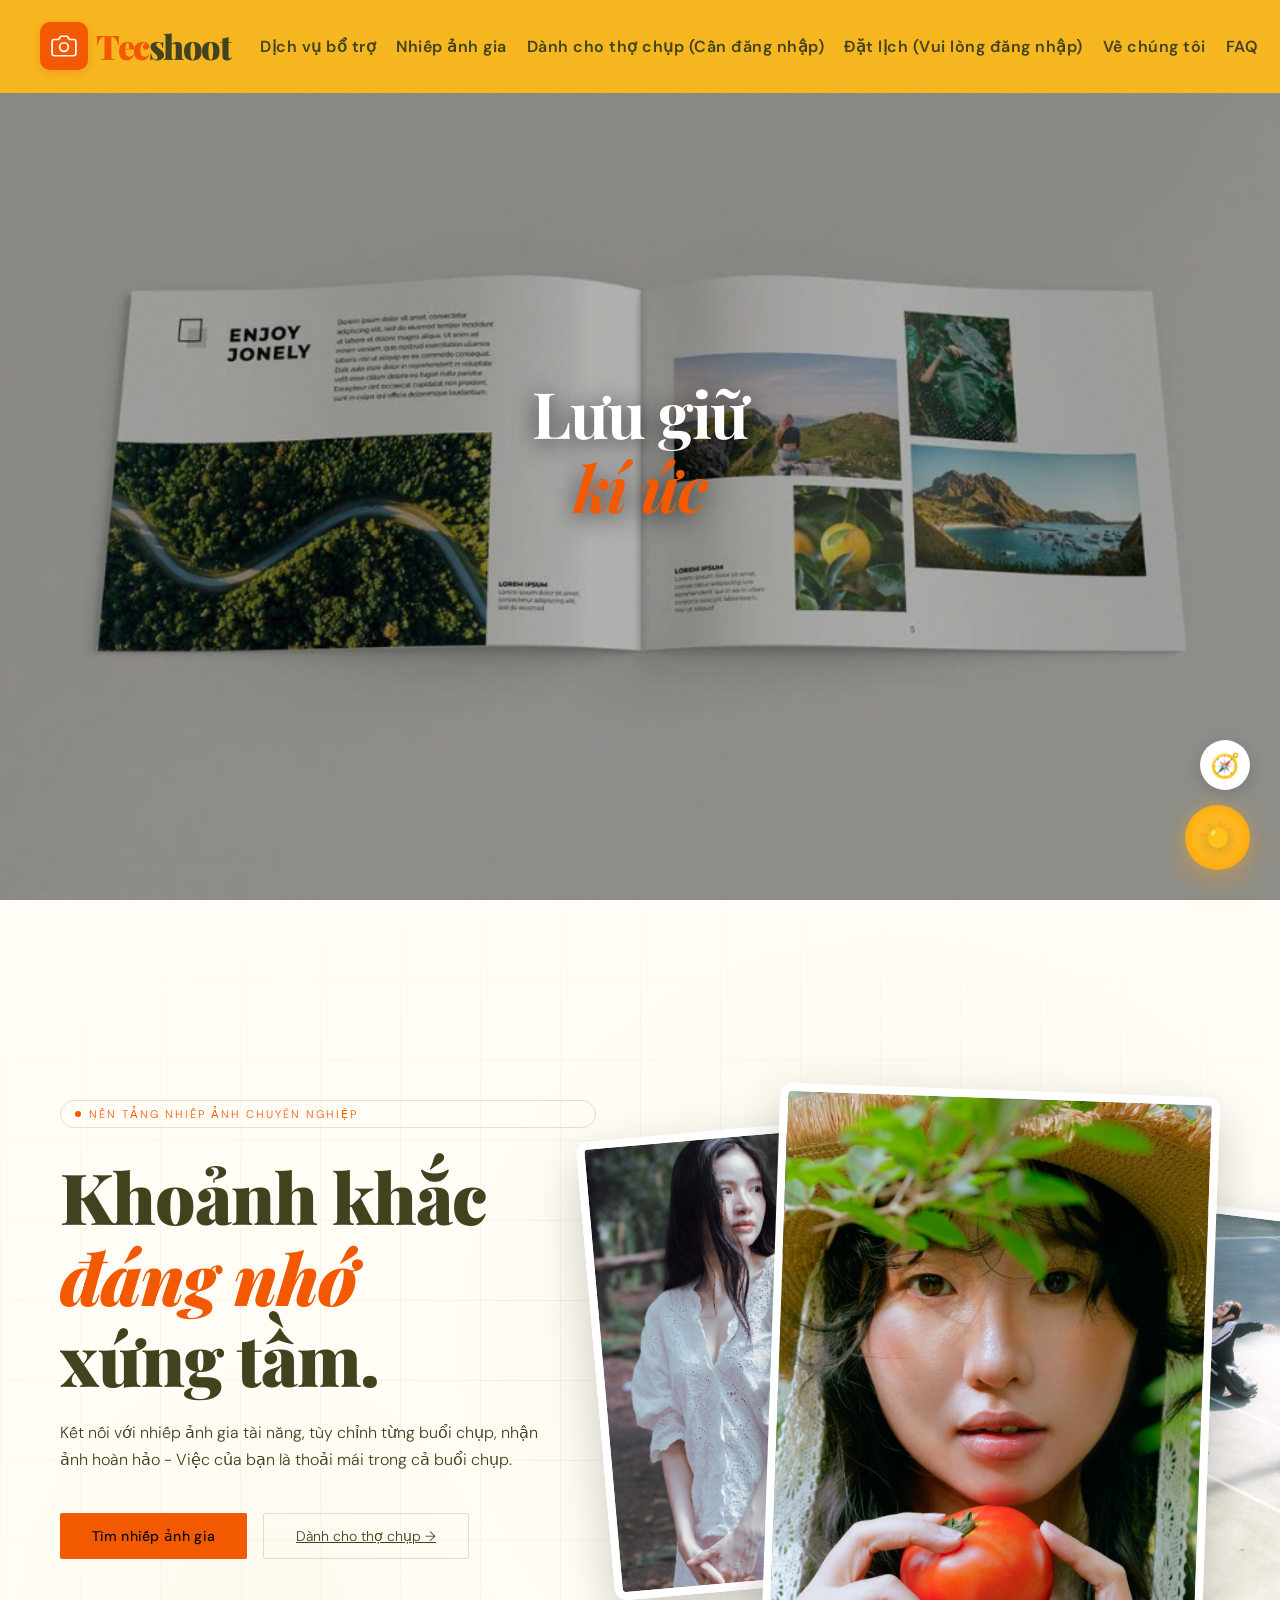
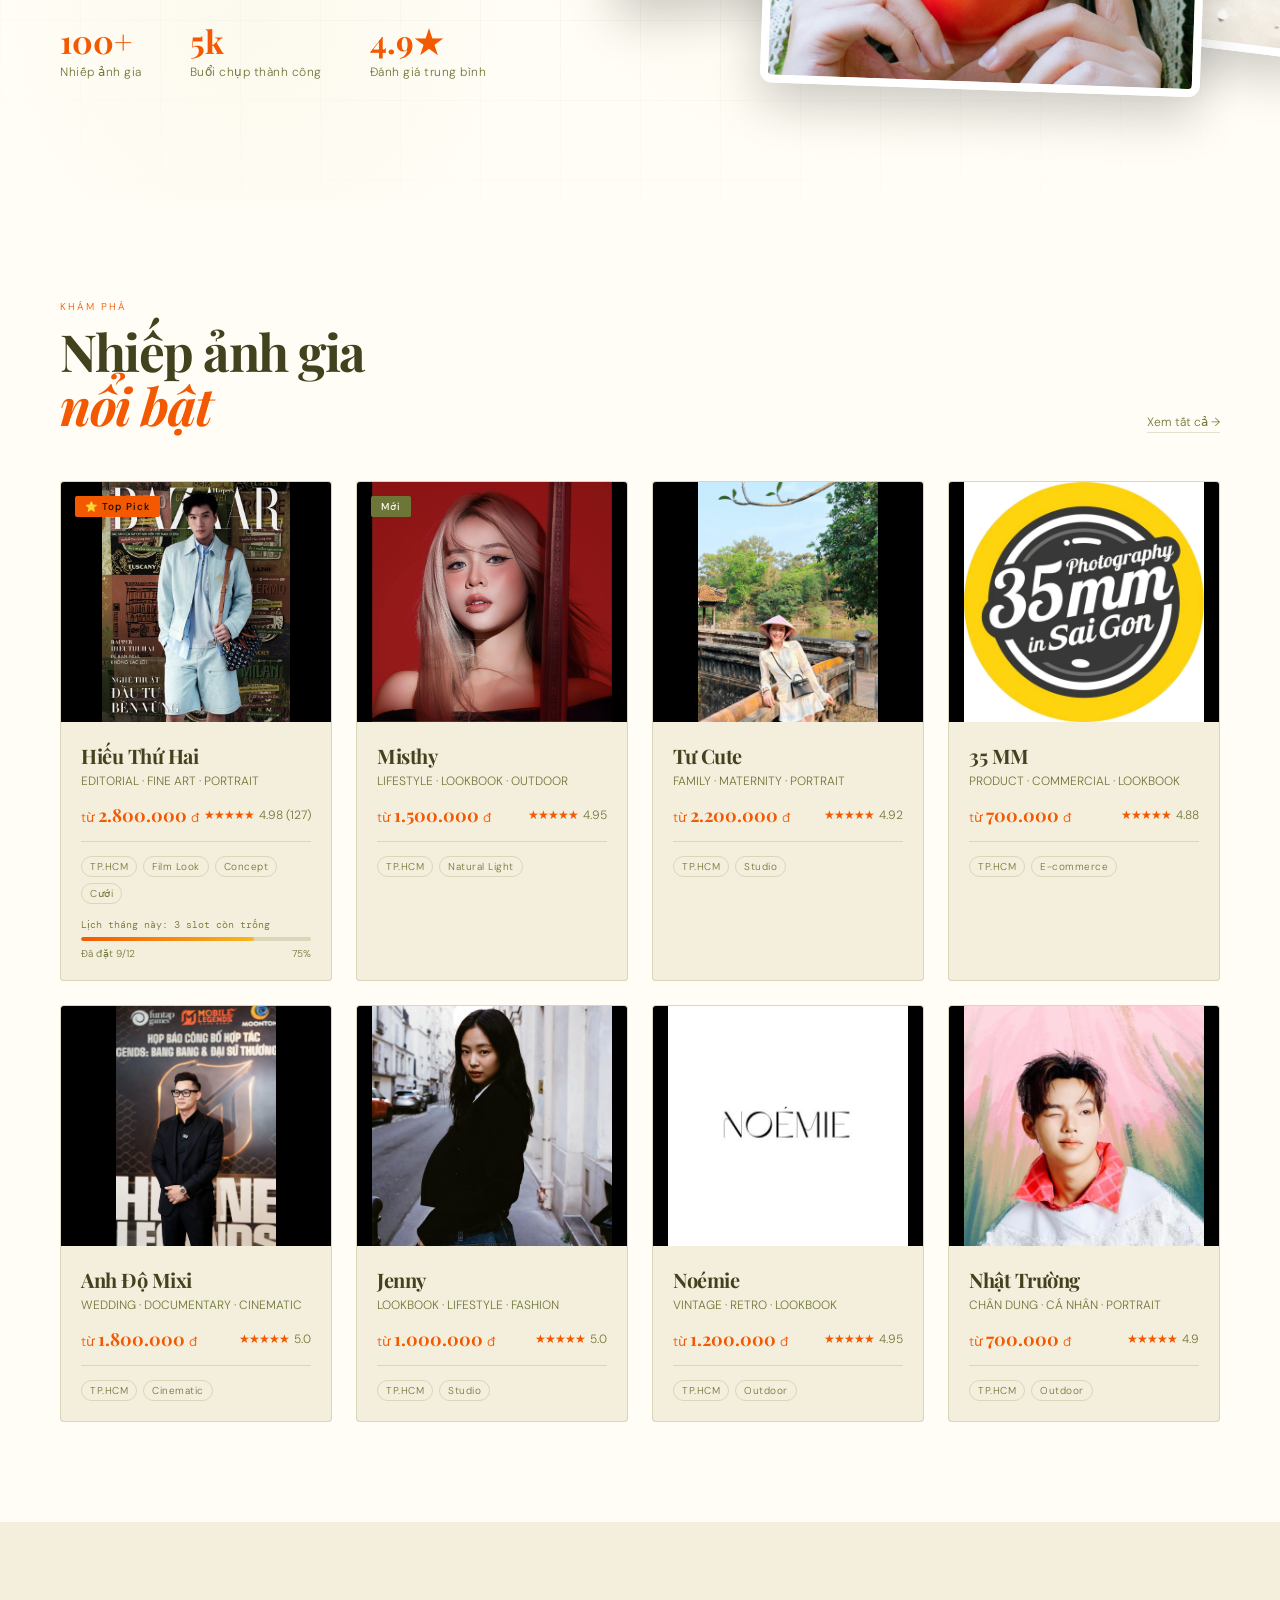
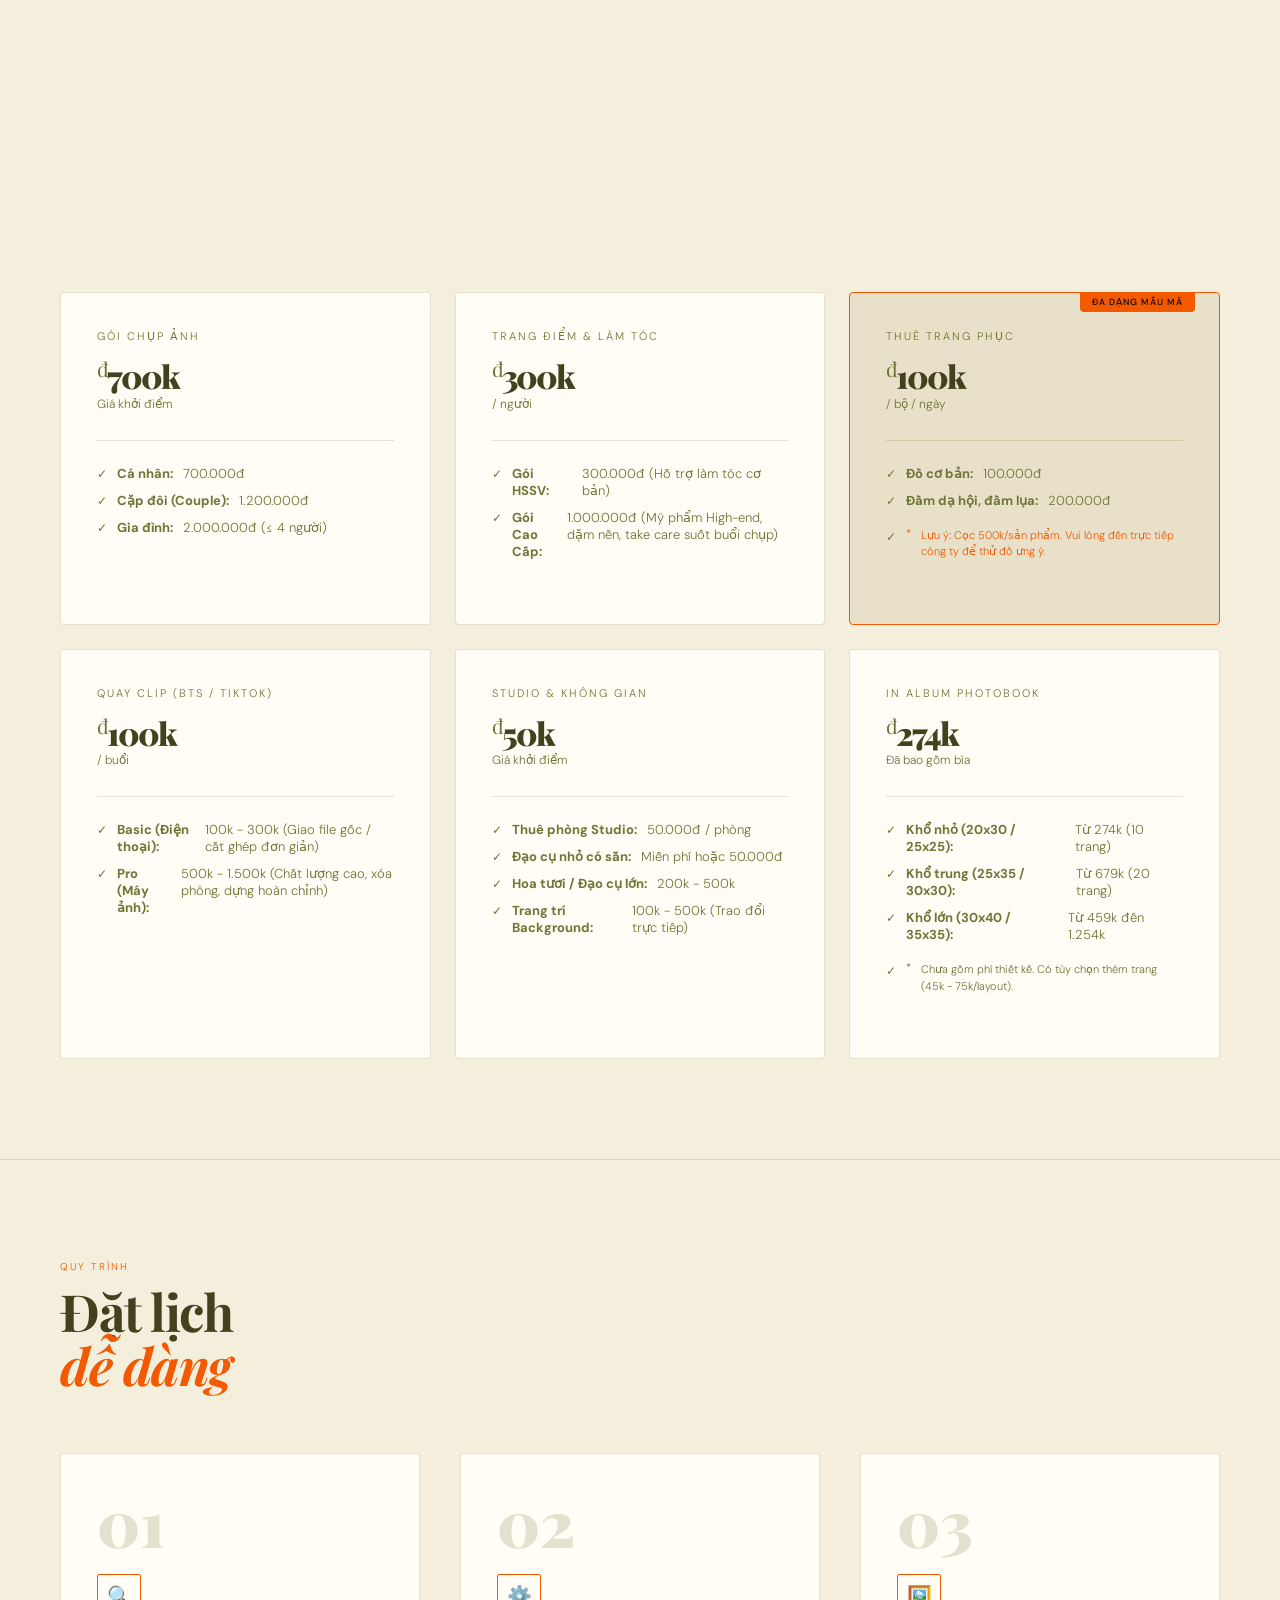
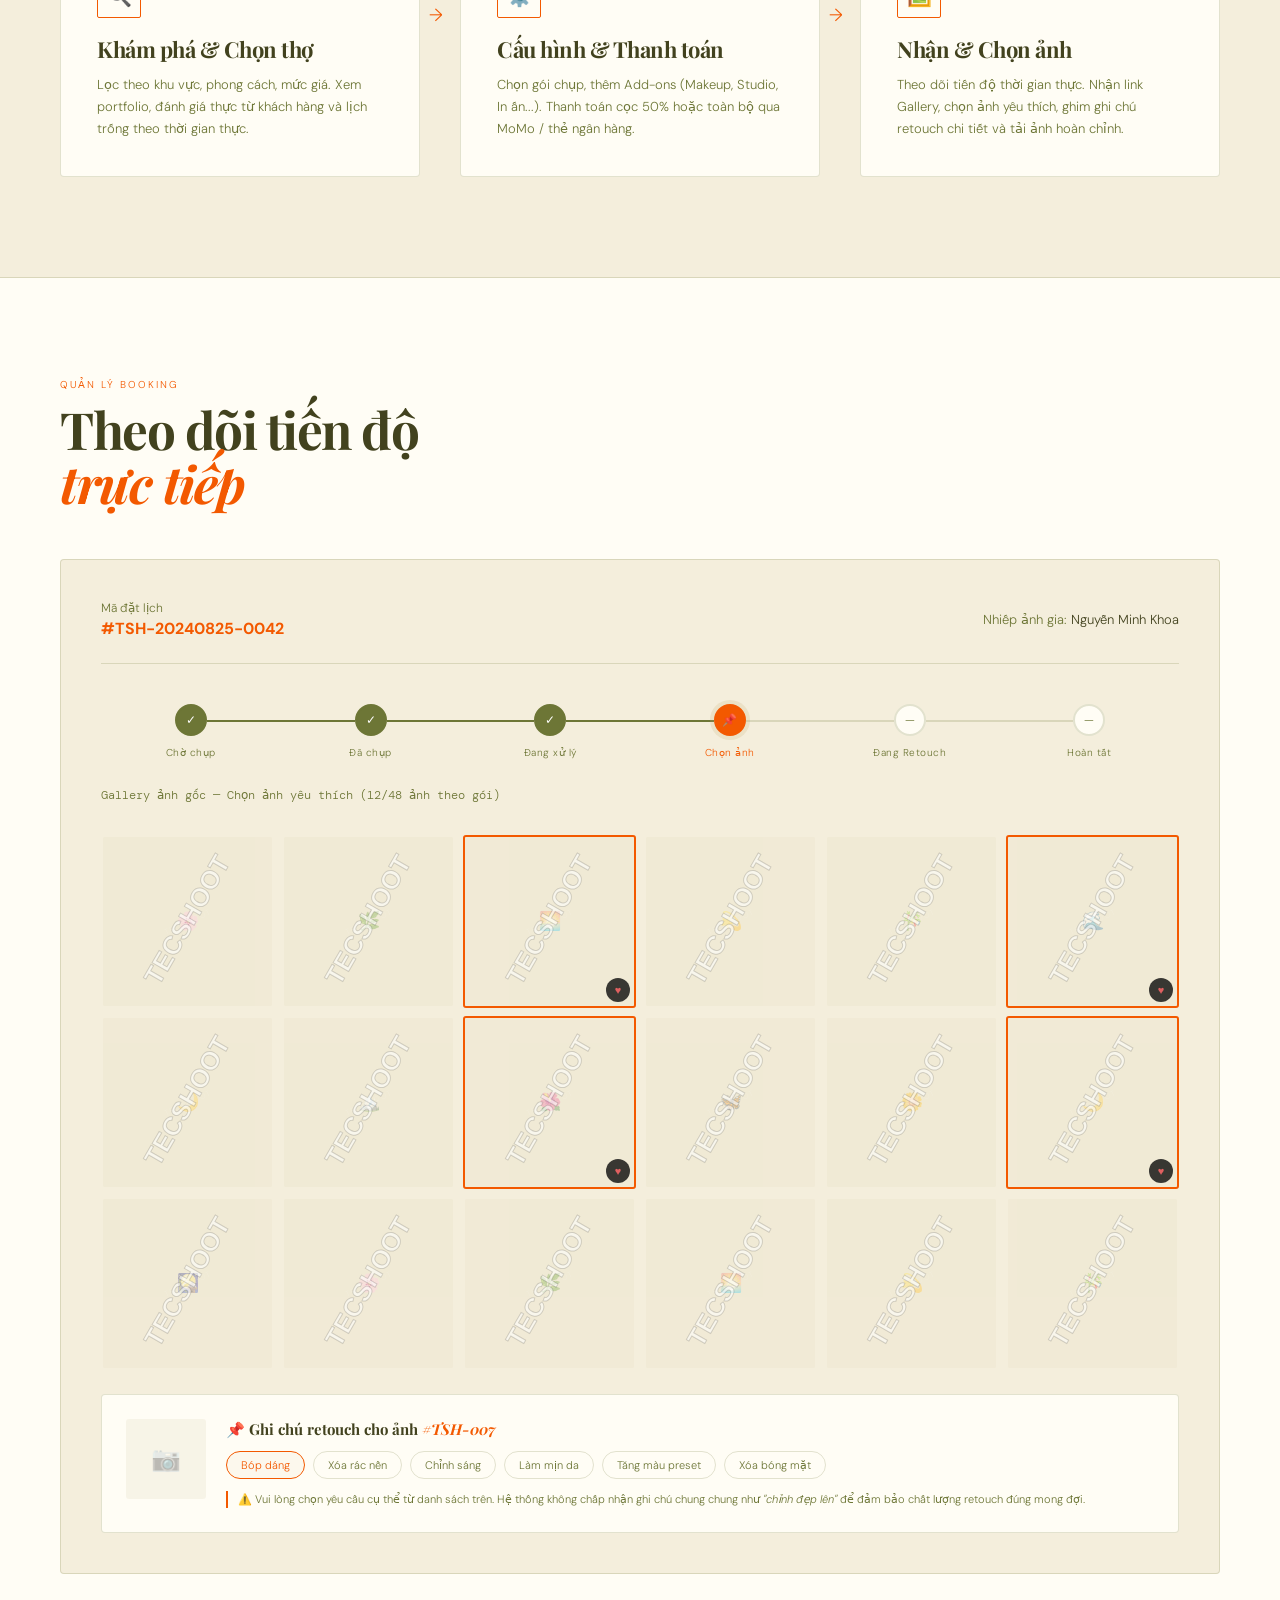
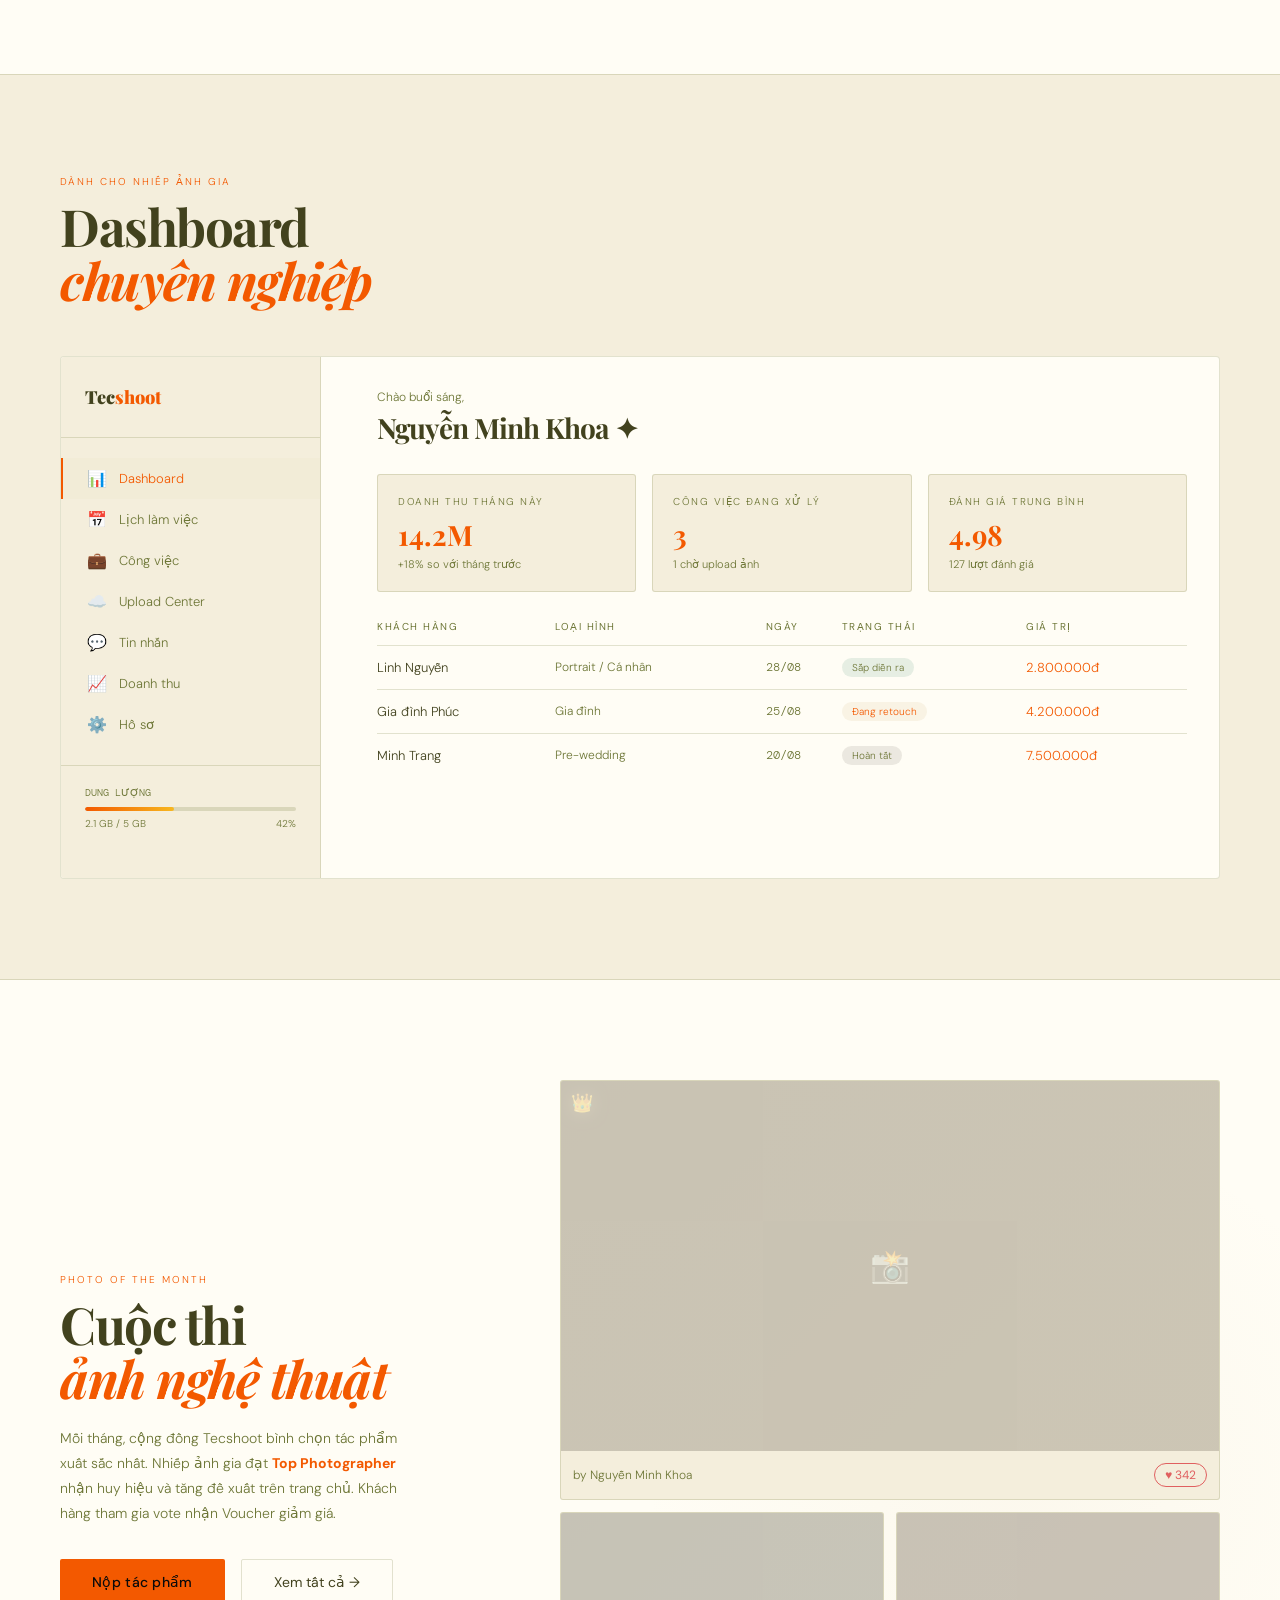
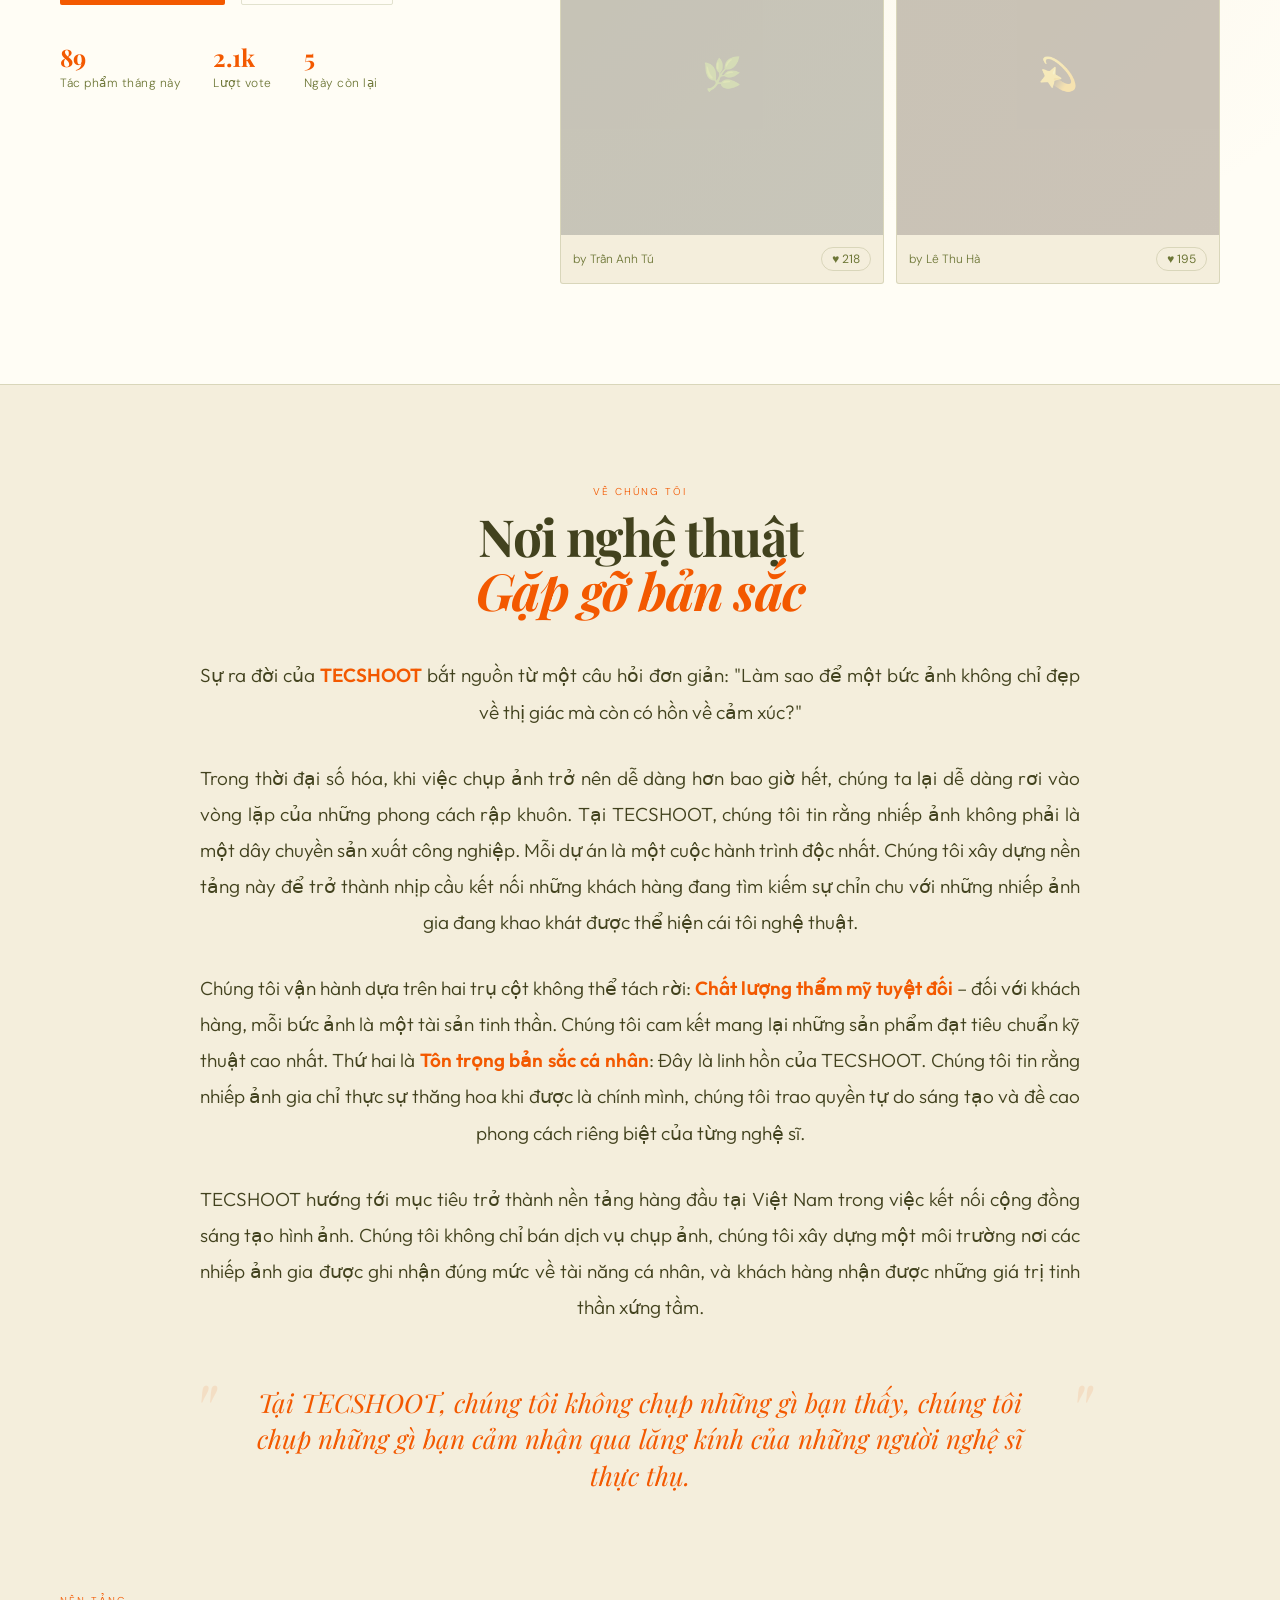
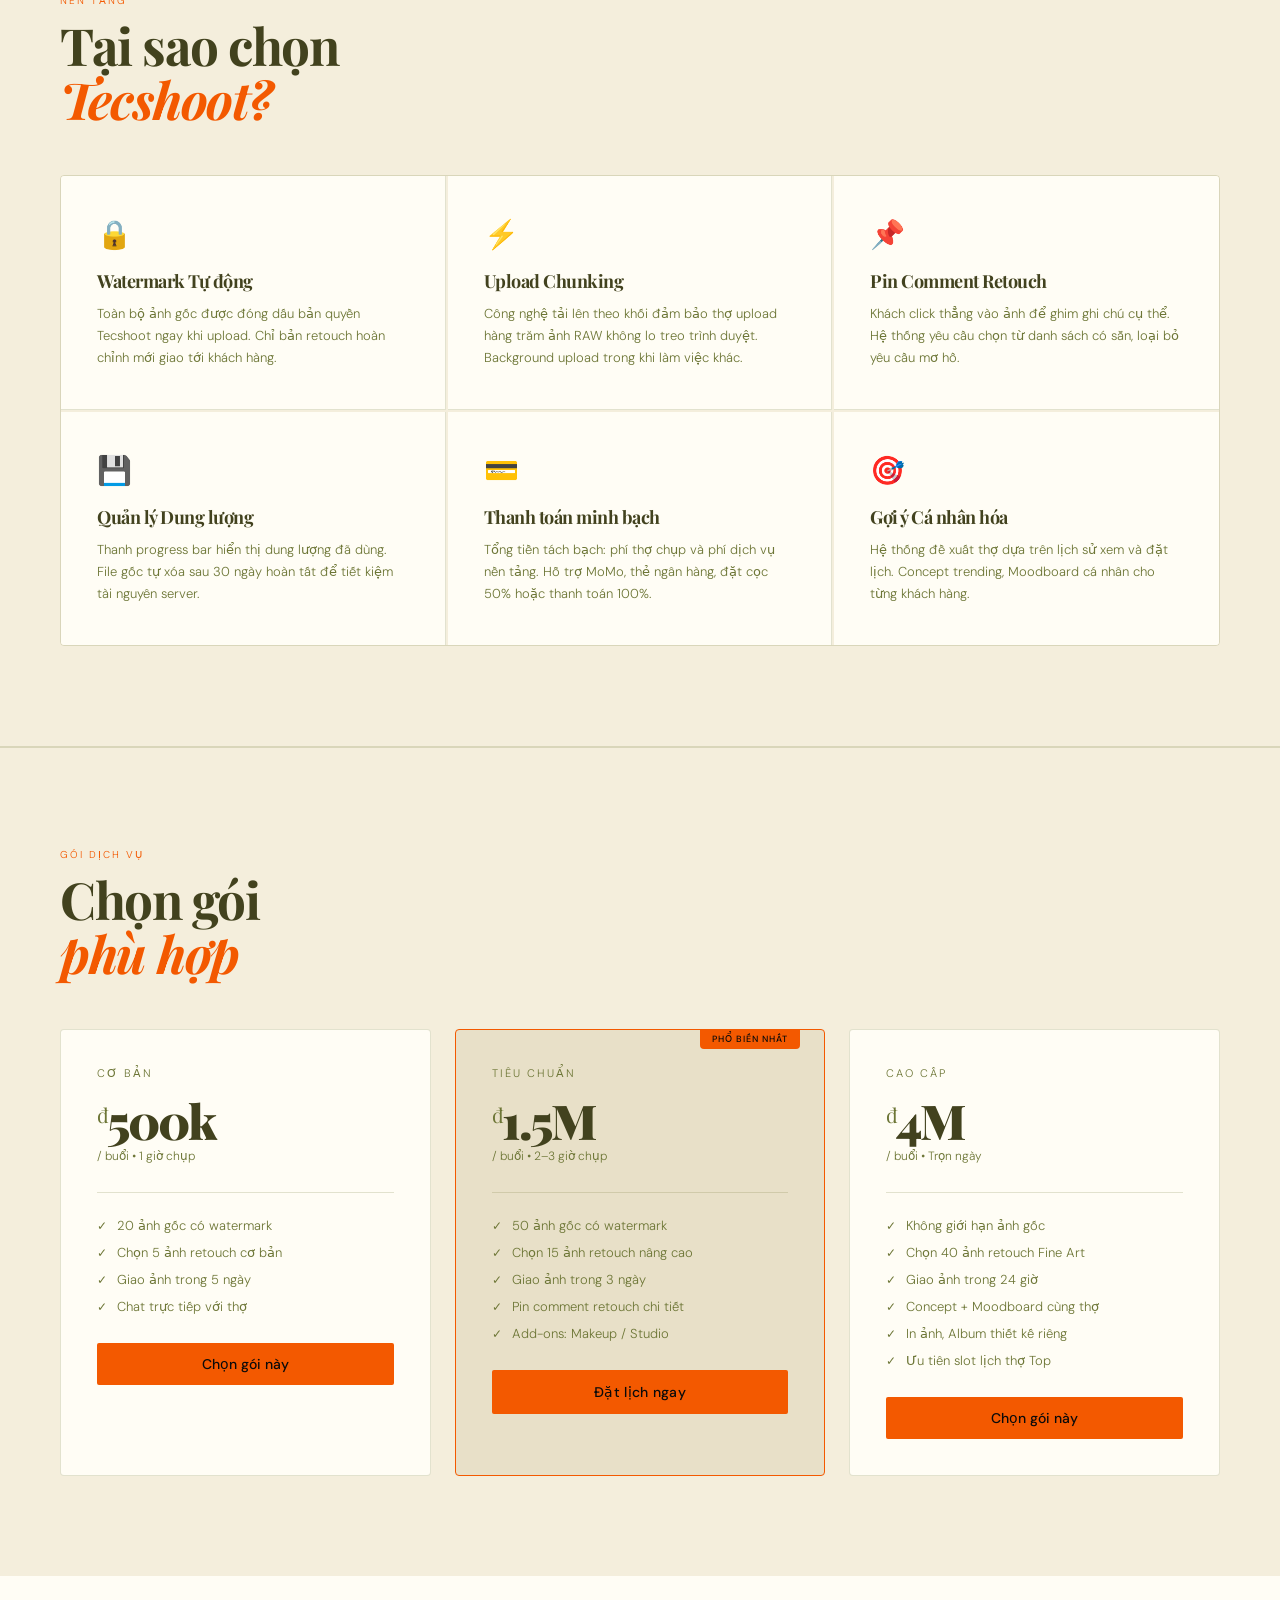
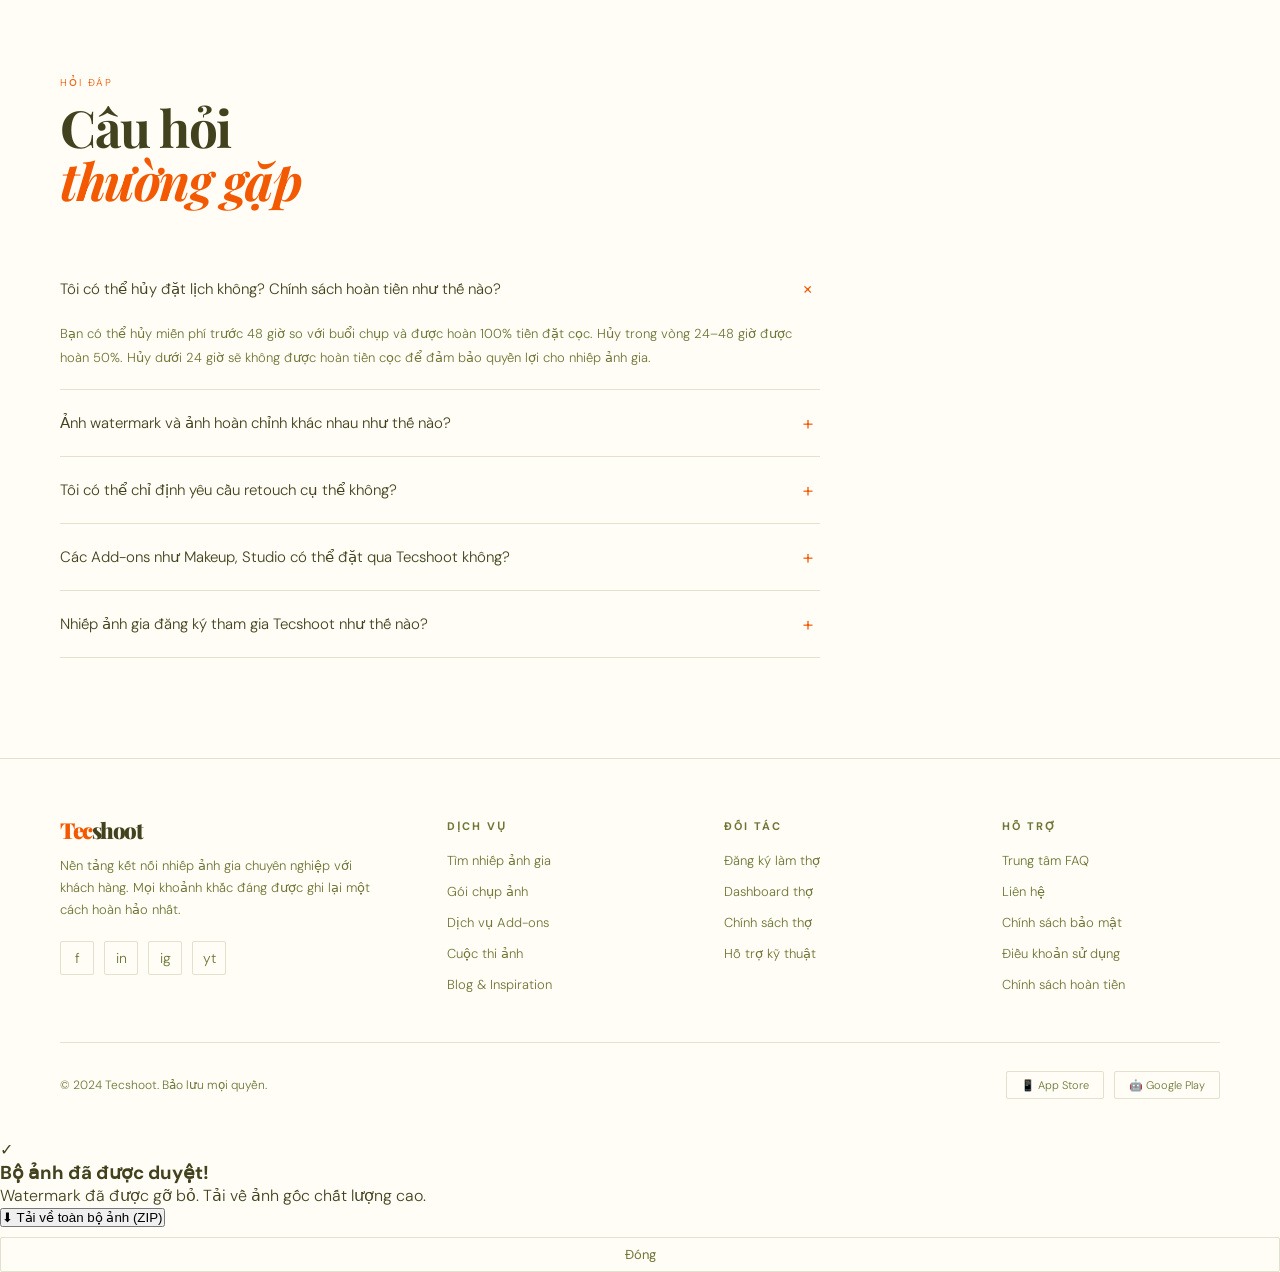
==== commit ba99b3d6: "6/5/2026" ====
--- a/tecshoot-01/index.html
+++ b/tecshoot-01/index.html
@@ -1,4 +1,4 @@
-﻿<!DOCTYPE html>
+<!DOCTYPE html>
 <html lang="vi">
 
 <head>
@@ -9,7 +9,7 @@
   <link
     href="https://fonts.googleapis.com/css2?family=Playfair+Display:ital,wght@0,400;0,700;0,900;1,400&family=DM+Sans:wght@300;400;500&family=Outfit:wght@300;400;600&family=DM+Mono:wght@400;500&display=swap"
     rel="stylesheet">
-  <link rel="stylesheet" href="style.css">
+  <link rel="stylesheet" href="style.css?v=4">
 </head>
 
 <body>
@@ -1631,7 +1631,9 @@
             <div class="s2-action-btns">
               <button class="btn-request-revision" id="btn-rev" onclick="openRevisionModal()">↩ Yêu cầu chỉnh sửa
                 lại</button>
+              <button class="btn-request-revision" id="btn-rev" onclick="openRevisionModal()">↩ Yêu cầu chỉnh sửa lại</button>
               <button class="btn-approve-all" onclick="approveAll()">✓ Duyệt tất cả</button>
+              <button class="btn-primary" id="btn-pay-remaining" onclick="openRemainingPaymentModal()" style="display: none; background: var(--success); box-shadow: 0 4px 15px rgba(46, 213, 115, 0.3);">Thanh toán khoản còn lại</button>
               <button class="btn-download-all" id="btn-dl" onclick="openDownloadModal()">⬇ Tải về tất cả (ZIP)</button>
             </div>
           </div>
@@ -1756,6 +1758,56 @@
     </div>
   </div>
 
+  <!-- Remaining Payment Modal -->
+  <div class="modal-overlay" id="remainingPaymentModal">
+    <div class="modal-box">
+      <div class="modal-title">Thanh toán khoản còn lại</div>
+      <div class="modal-sub">Vui lòng thanh toán khoản còn lại để mở khóa toàn bộ ảnh chất lượng cao và gỡ bỏ Watermark.</div>
+      <div style="padding:14px;background:var(--bg3);border-radius:2px;font-size:13px; margin: 16px 0;">
+        <div style="display:flex;justify-content:space-between;margin-bottom:6px"><span style="color:var(--muted)">Tổng đơn hàng</span><span>1.620.000đ</span></div>
+        <div style="display:flex;justify-content:space-between;margin-bottom:6px"><span style="color:var(--muted)">Đã thanh toán (Cọc)</span><span>810.000đ</span></div>
+        <div style="display:flex;justify-content:space-between;border-top:1px solid var(--border);padding-top:8px;margin-top:8px;font-weight:600;font-size:16px;">
+          <span>Cần thanh toán</span><span style="color:var(--success)">810.000đ</span>
+        </div>
+      </div>
+      <div class="modal-actions">
+        <button class="btn-ghost" onclick="closeModal('remainingPaymentModal')">Để sau</button>
+        <button class="btn-primary" id="btnProcessPayment" onclick="processRemainingPayment()" style="background: var(--success); color: white;">Thanh toán & Mở khóa ảnh →</button>
+      </div>
+    </div>
+  </div>
+
+  <!-- Membership Modal -->
+  <div class="modal-overlay" id="membershipModal">
+    <div class="modal-box" style="background: #0f1c3f; color: white; border: none; overflow: hidden; position: relative;">
+      <!-- Stars decoration -->
+      <div style="position: absolute; top: -20px; right: -20px; font-size: 60px; color: #ffcc33; opacity: 0.8; transform: rotate(15deg);">⭐</div>
+      <div style="position: absolute; bottom: 20px; left: -10px; font-size: 40px; color: #ffcc33; opacity: 0.6; transform: rotate(-15deg);">⭐</div>
+      
+      <button class="modal-close" onclick="closeModal('membershipModal')" style="position: absolute; top: 15px; right: 20px; background: none; border: none; font-size: 24px; cursor: pointer; color: rgba(255,255,255,0.7); z-index: 10;">✕</button>
+      
+      <div style="text-align: center; margin-bottom: 24px; position: relative; z-index: 2; margin-top: 10px;">
+        <div style="font-size: 16px; margin-bottom: 8px;">Thân chào Hiếu Thu Hải,</div>
+        <h2 style="font-size: 22px; font-family: 'DM Sans', sans-serif; font-weight: 700;">Bạn đang là thành viên hạng Bạc!</h2>
+      </div>
+
+      <div class="membership-card silver-card" style="position: relative; z-index: 2; padding: 24px; border-radius: 12px; background: linear-gradient(135deg, #e4e4e4 0%, #a6a6a6 100%); color: #333; box-shadow: 0 10px 25px rgba(0,0,0,0.3); aspect-ratio: 1.6; display: flex; flex-direction: column; justify-content: flex-end; overflow: hidden;">
+        <!-- Card graphic pattern -->
+        <div style="position: absolute; right: -10px; bottom: -30px; font-size: 160px; font-weight: 900; opacity: 0.15; font-family: 'DM Sans', sans-serif; line-height: 1;">S</div>
+        
+        <div style="position: relative; z-index: 2;">
+          <div style="font-size: 12px; margin-bottom: 4px; opacity: 0.7;">Tên đăng nhập</div>
+          <div style="font-size: 18px; font-weight: 700; font-family: 'DM Mono', monospace; letter-spacing: 2px;">HIEUTHUHAI</div>
+        </div>
+      </div>
+      
+      <div style="position: relative; z-index: 2; text-align: center; margin-top: 24px;">
+        <p style="font-size: 13px; color: rgba(255,255,255,0.8); margin-bottom: 16px;">Tích lũy thêm 3 booking để nâng hạng Vàng và nhận Voucher 20%</p>
+        <button class="btn-primary" style="background: linear-gradient(135deg, #ffcc33 0%, #f7b720 100%); color: #000; font-weight: bold; width: 100%; border: none; box-shadow: 0 4px 15px rgba(247, 183, 32, 0.4);" onclick="closeModal('membershipModal')">Xem quyền lợi</button>
+      </div>
+    </div>
+  </div>
+
   <!-- Login Modal -->
   <div class="modal-overlay" id="loginModal">
     <div class="modal-box">
--- a/tecshoot-01/style.css
+++ b/tecshoot-01/style.css
@@ -143,17 +143,17 @@
 
 .nav-links a {
   text-decoration: none;
-  font-size: 13px;
+  font-size: 16px;
   font-weight: 500;
   letter-spacing: 0.5px;
   transition: color 0.2s;
   /* Đổi màu chữ Menu thành cam Persimmon */
-  color: var(--persimmon); 
+  color: var(--army); 
 }
 
 /* Đổi màu chữ khi rê chuột vào để tương tác tốt hơn */
 .nav-links a:hover { 
-  color: var(--army); 
+  color: var(--persimmon); 
 }
 
 .nav-cta {
@@ -594,6 +594,25 @@
     margin-bottom: 4px;
   }
 
+  .member-badge {
+    display: inline-flex;
+    align-items: center;
+    gap: 2px;
+    padding: 2px 8px;
+    border-radius: 12px;
+    font-size: 11px;
+    font-weight: 600;
+    font-family: 'DM Sans', sans-serif;
+    letter-spacing: 0.3px;
+    box-shadow: 0 2px 4px rgba(0,0,0,0.05);
+  }
+
+  .member-badge.silver {
+    background: linear-gradient(135deg, #f0f0f0 0%, #e0e0e0 100%);
+    color: #4a4a4a;
+    border: 1px solid #d4d4d4;
+  }
+
   .featured .card-name { font-size: 26px; }
 
   .card-specialty {
@@ -890,7 +909,7 @@
   .gallery-thumb:hover .heart-btn { opacity: 1; }
   .gallery-thumb.selected .heart-btn { opacity: 1; color: #e06060; }
 
-  .watermark-overlay {
+  .watermark-overlay, .lb-wm {
     position: absolute;
     inset: 0;
     display: flex;
@@ -1724,8 +1743,8 @@
 
 /* TĂNG KÍCH THƯỚC CHỮ THANH NAVBAR */
 #mainNav .nav-links li a {
-    font-size: 14px; /* Hạ kích thước chữ xuống một chút để vừa vặn trên màn hình nhỏ */
-    font-weight: 500;
+    font-size: 16px; 
+    font-weight: 600;
     letter-spacing: 0.5px;
 }
 
@@ -3562,3 +3581,5 @@
 .about-story-container .section-eyebrow {
   text-align: center;
 }
+
+.lb-wm { position: absolute; top: 50%; left: 50%; transform: translate(-50%, -50%) rotate(-45deg); color: rgba(255,255,255,0.4); font-size: 64px; font-weight: 900; pointer-events: none; white-space: nowrap; letter-spacing: 5px; z-index: 5; }
